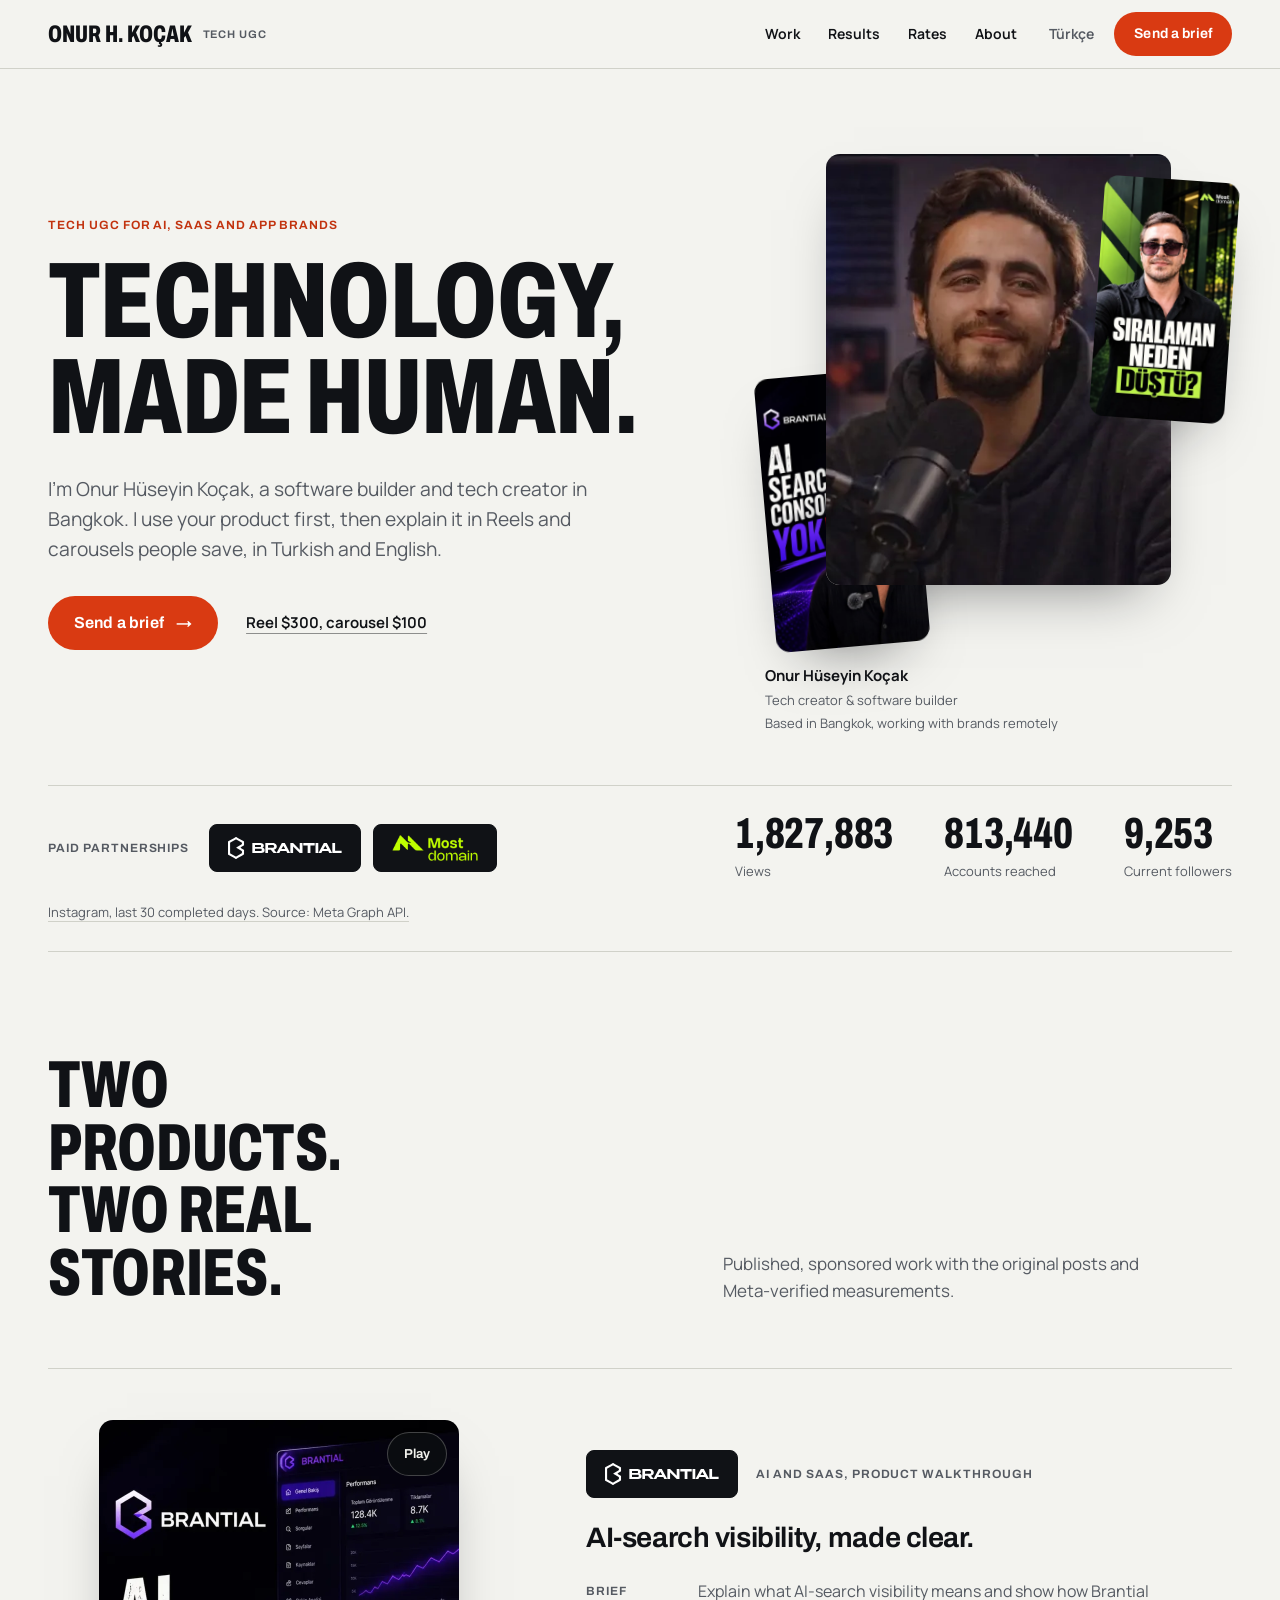
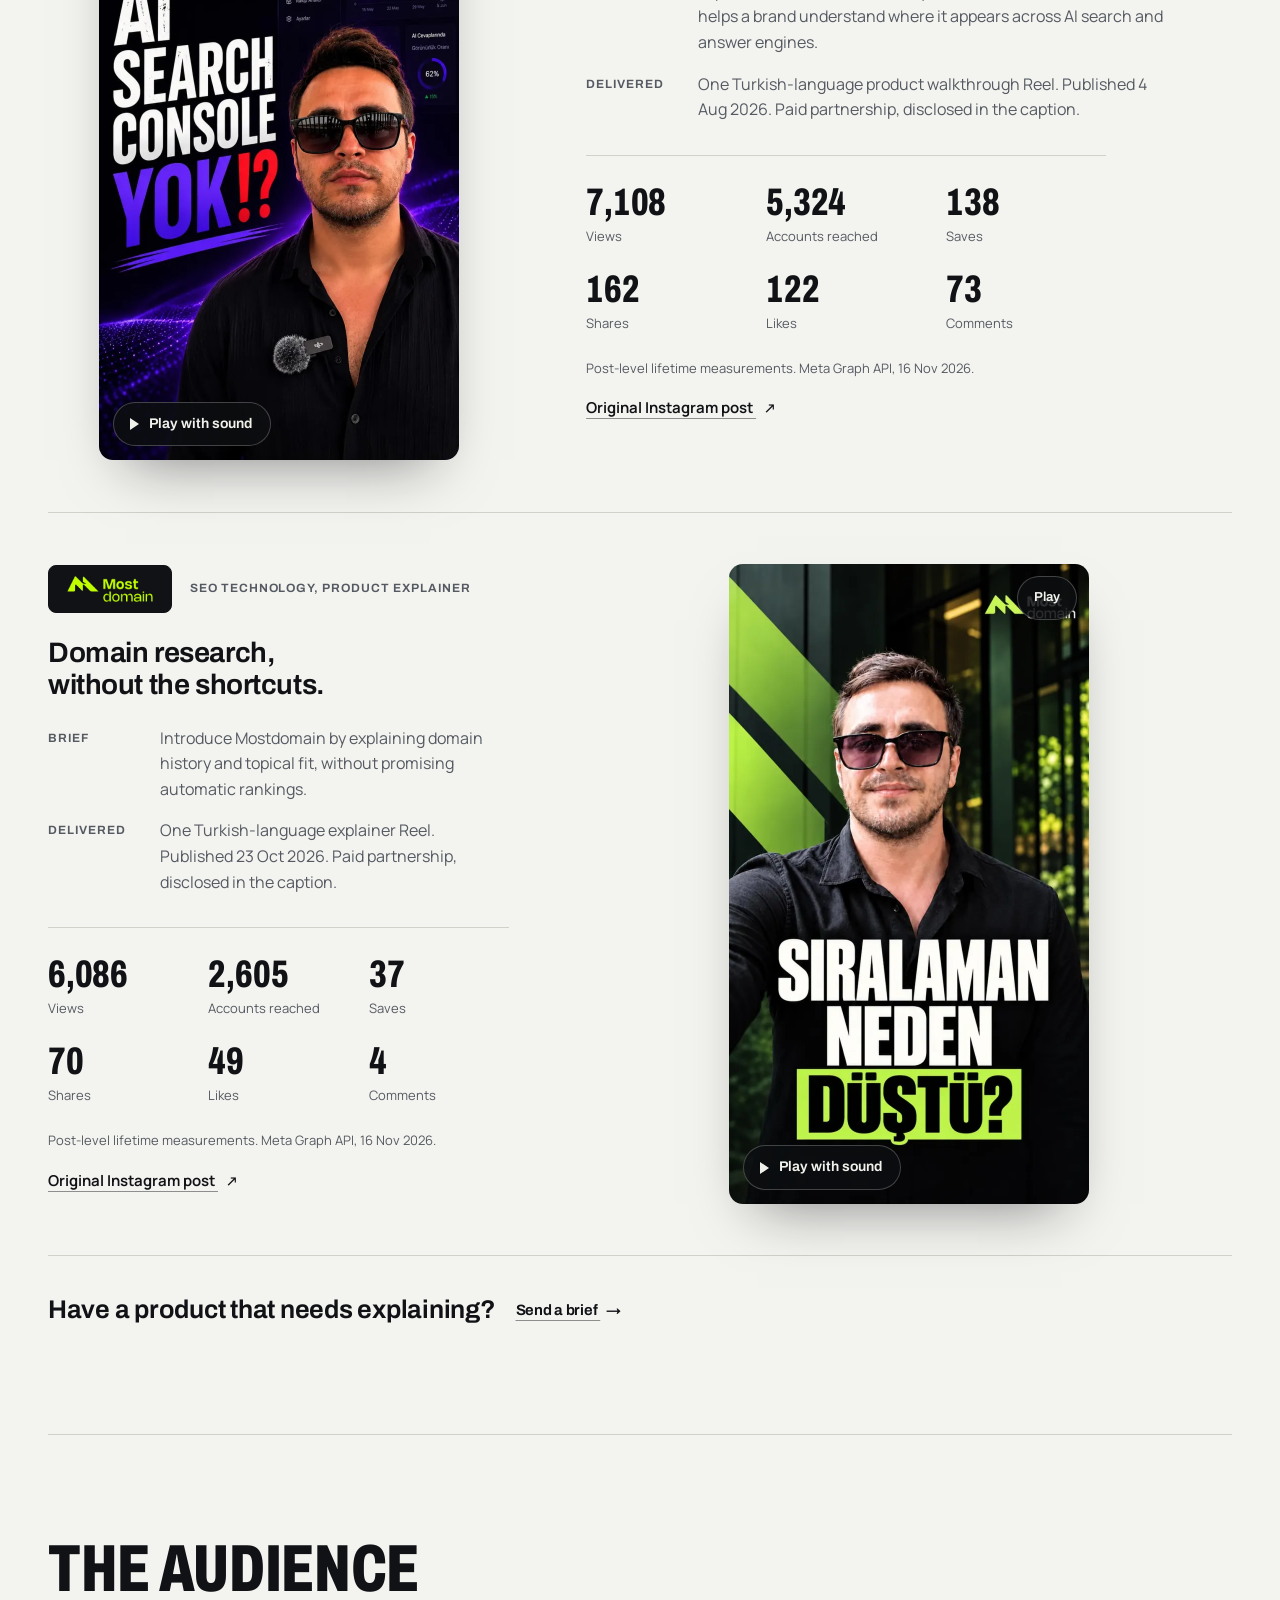
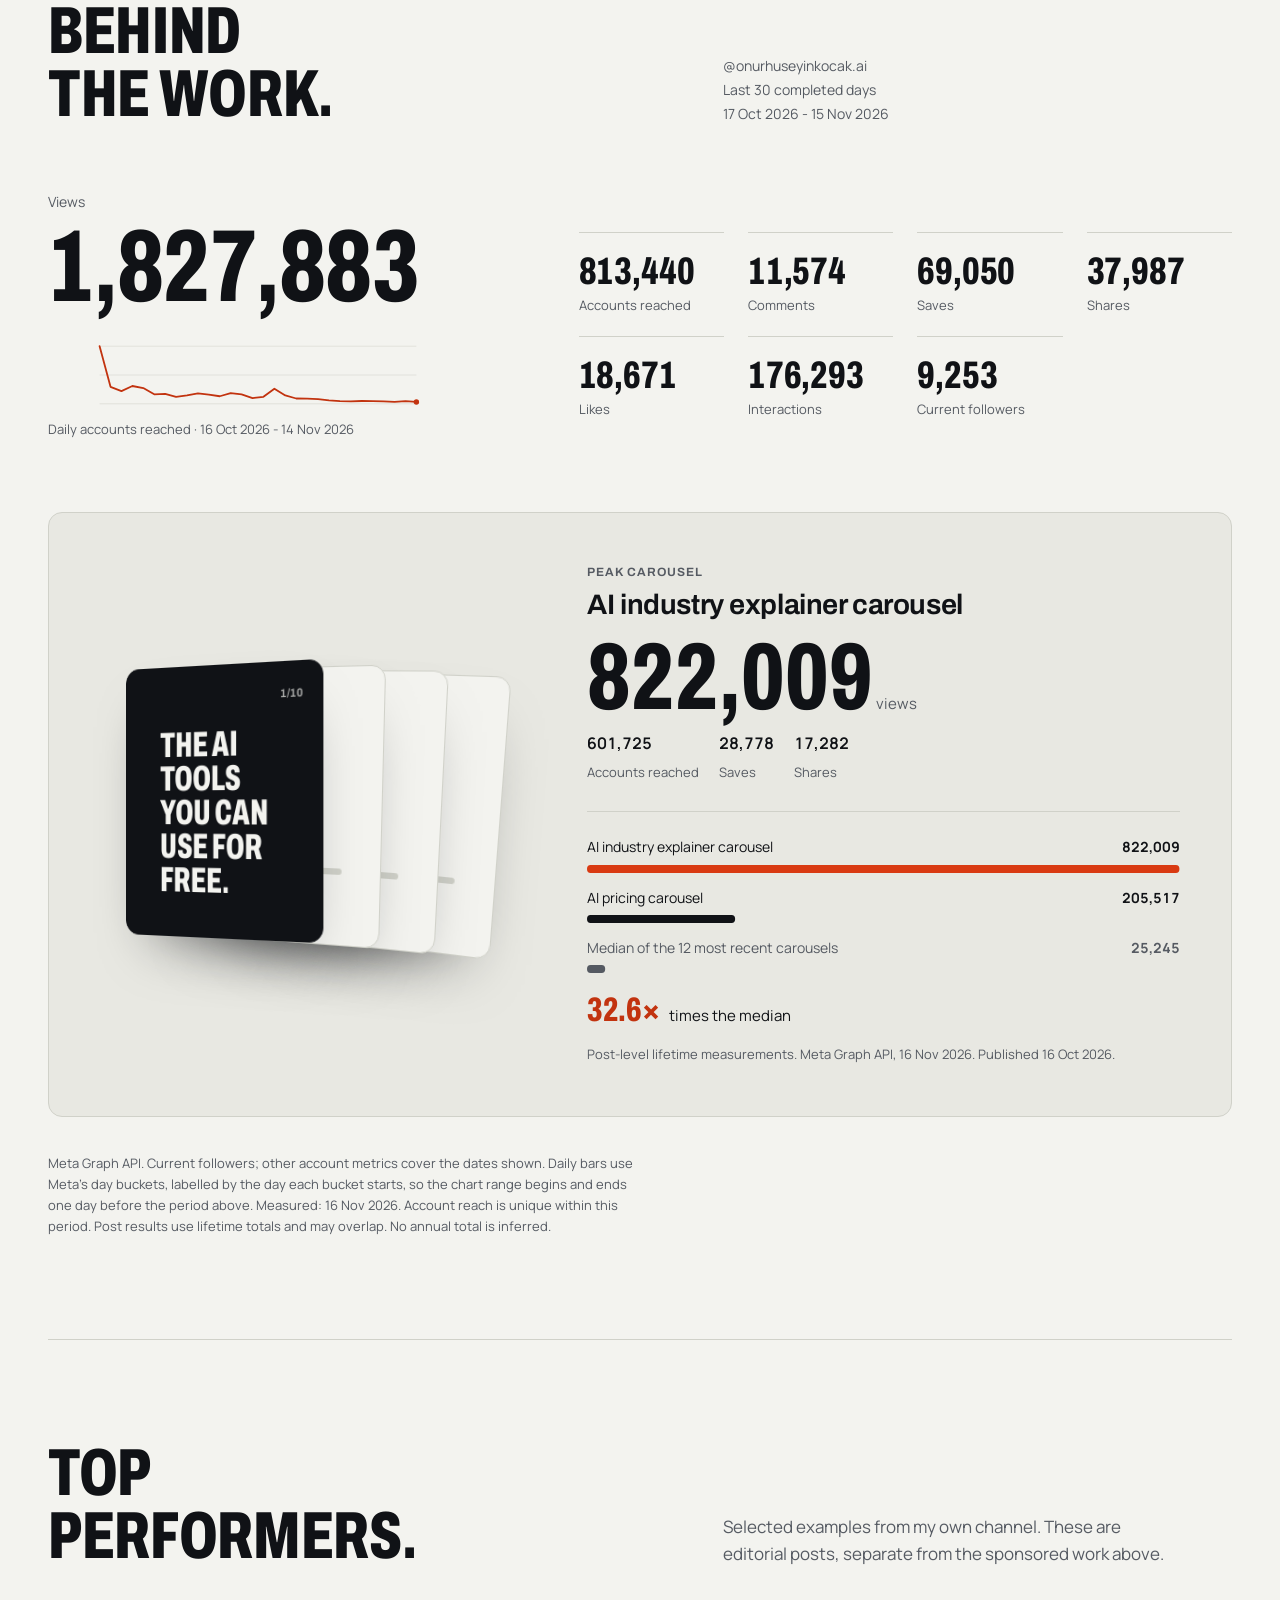
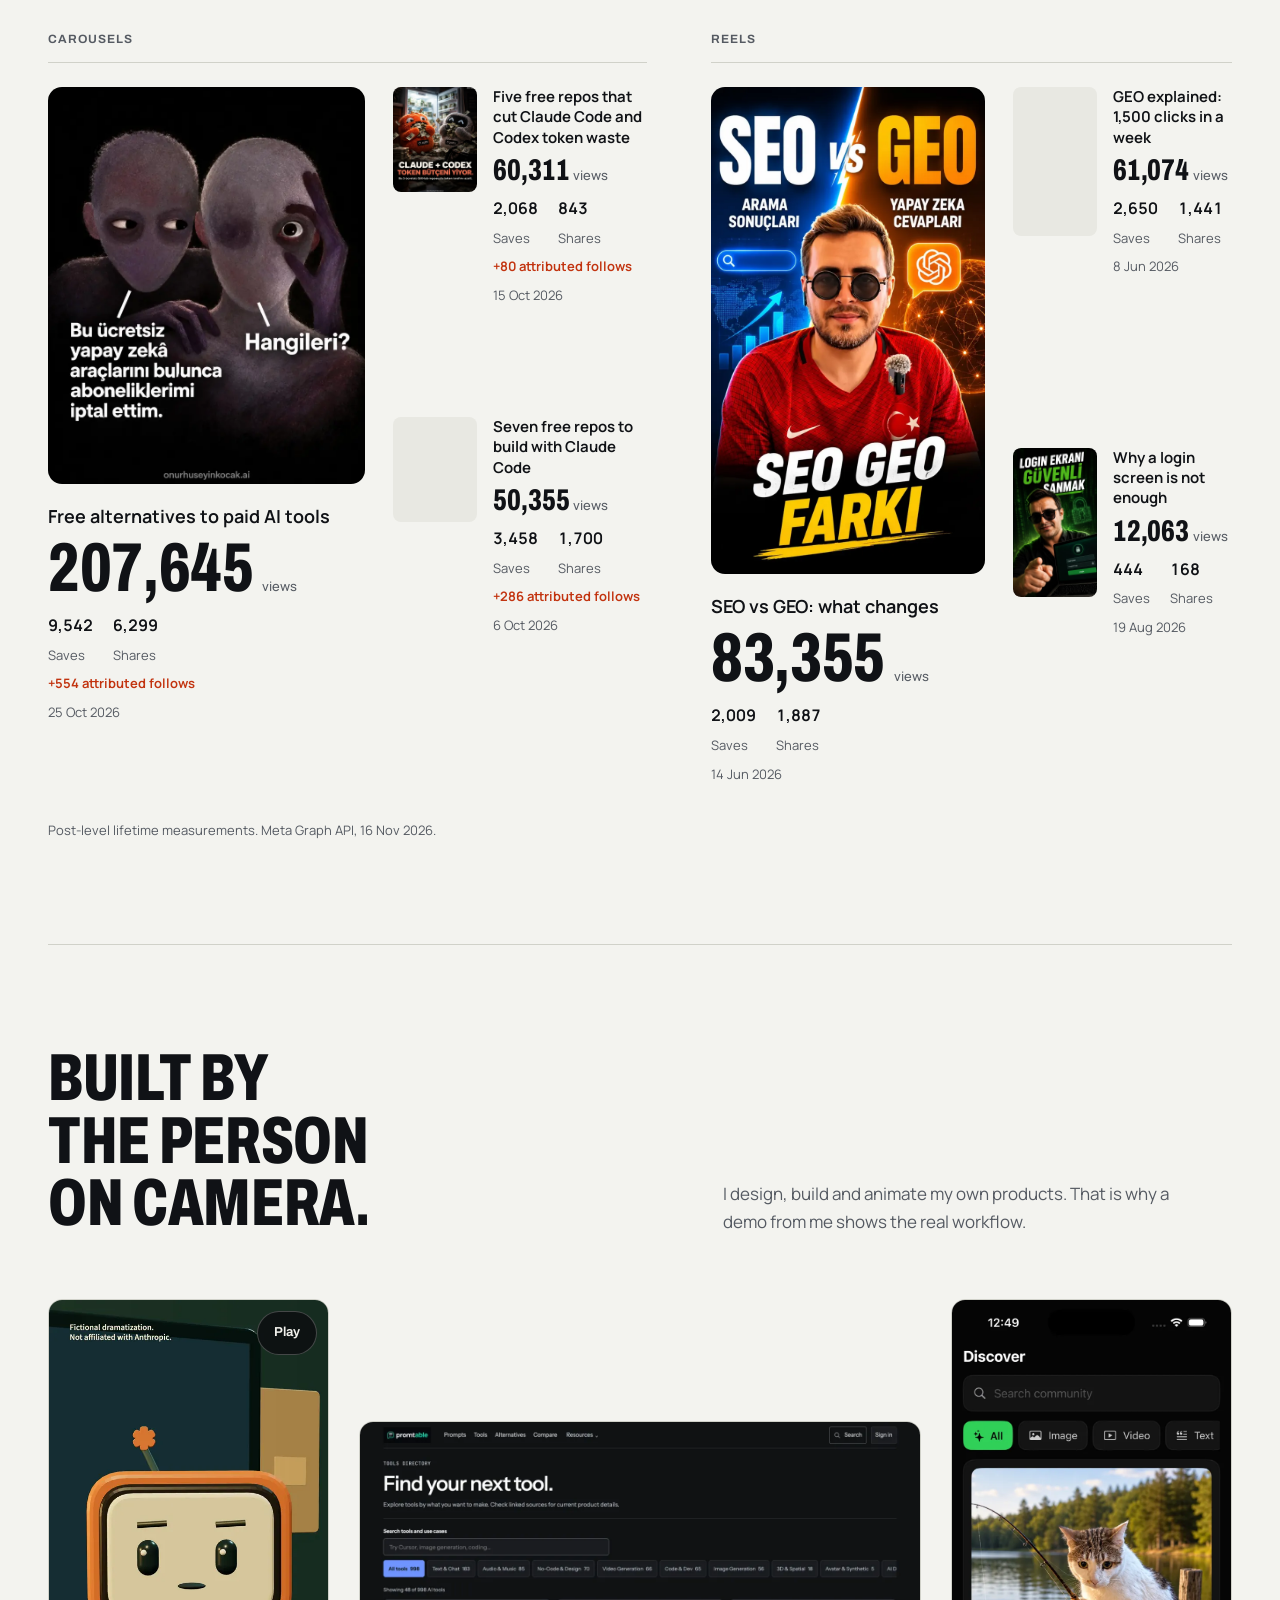
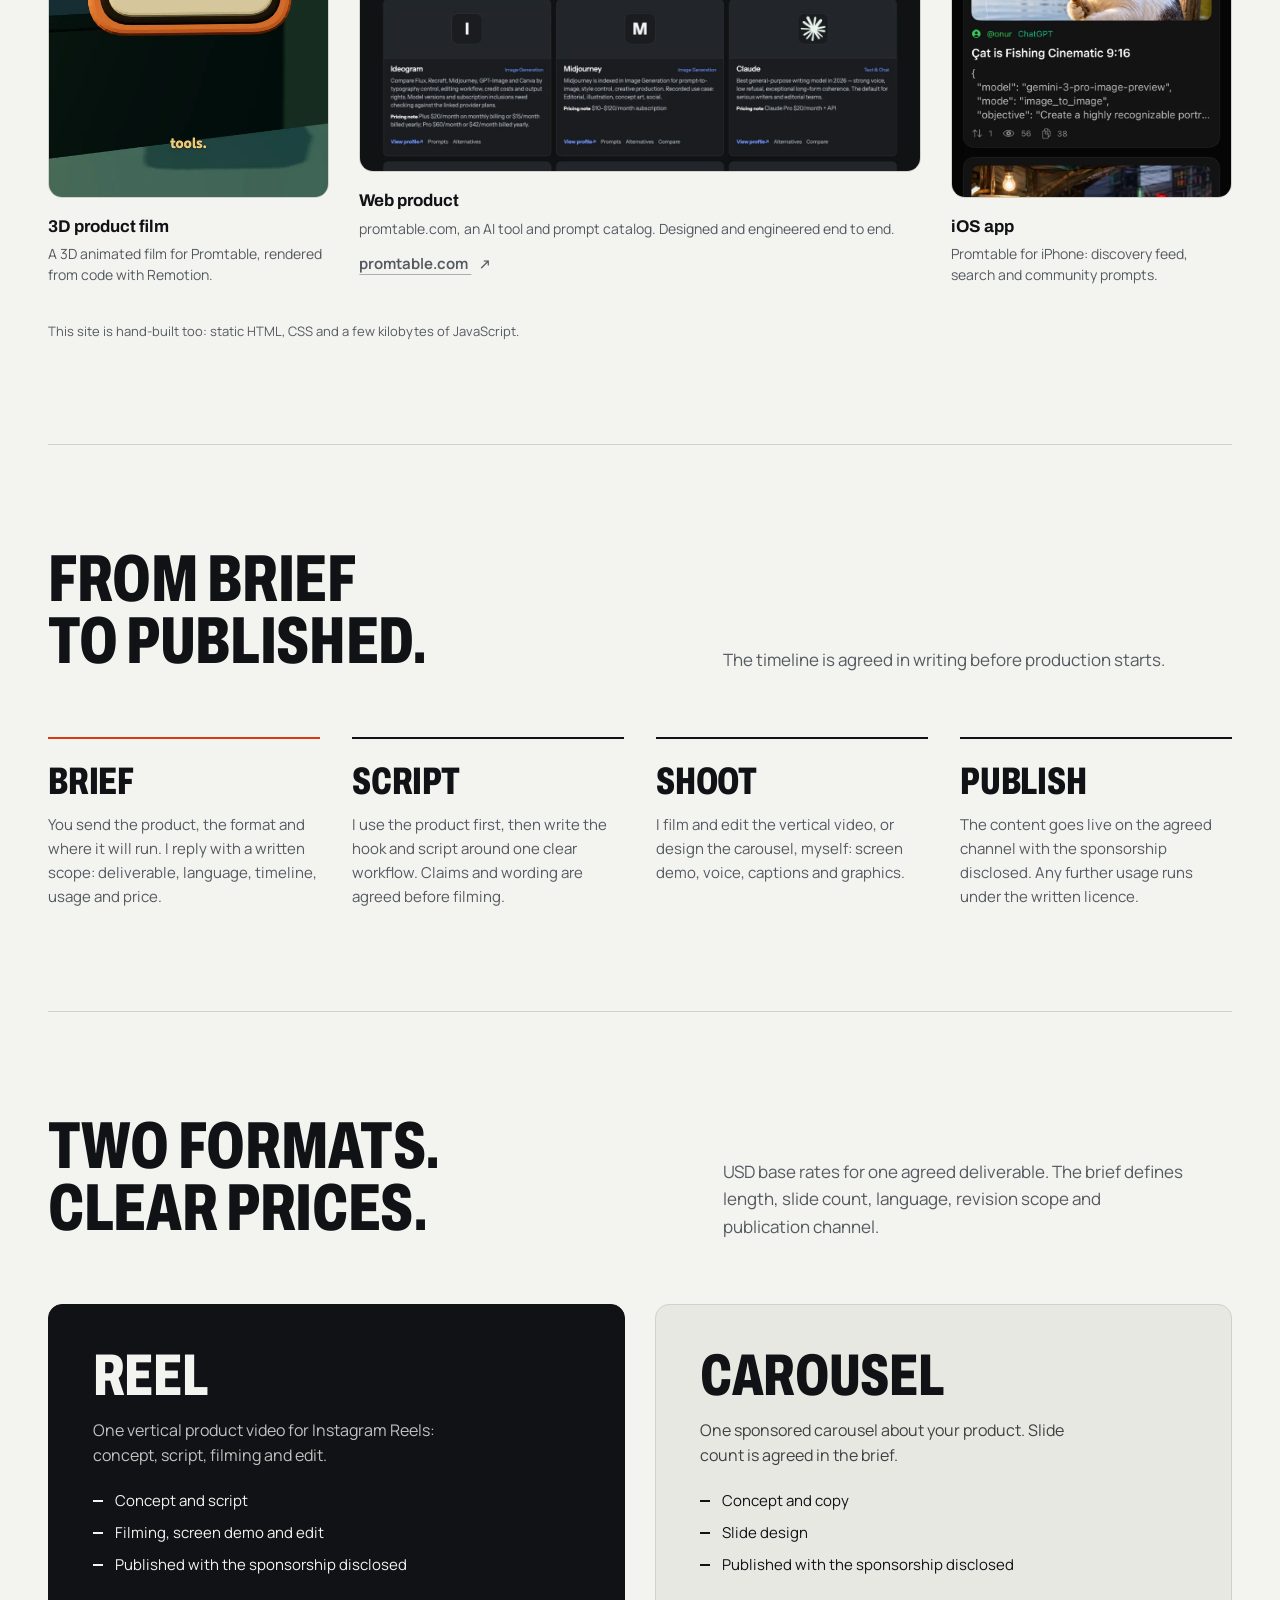
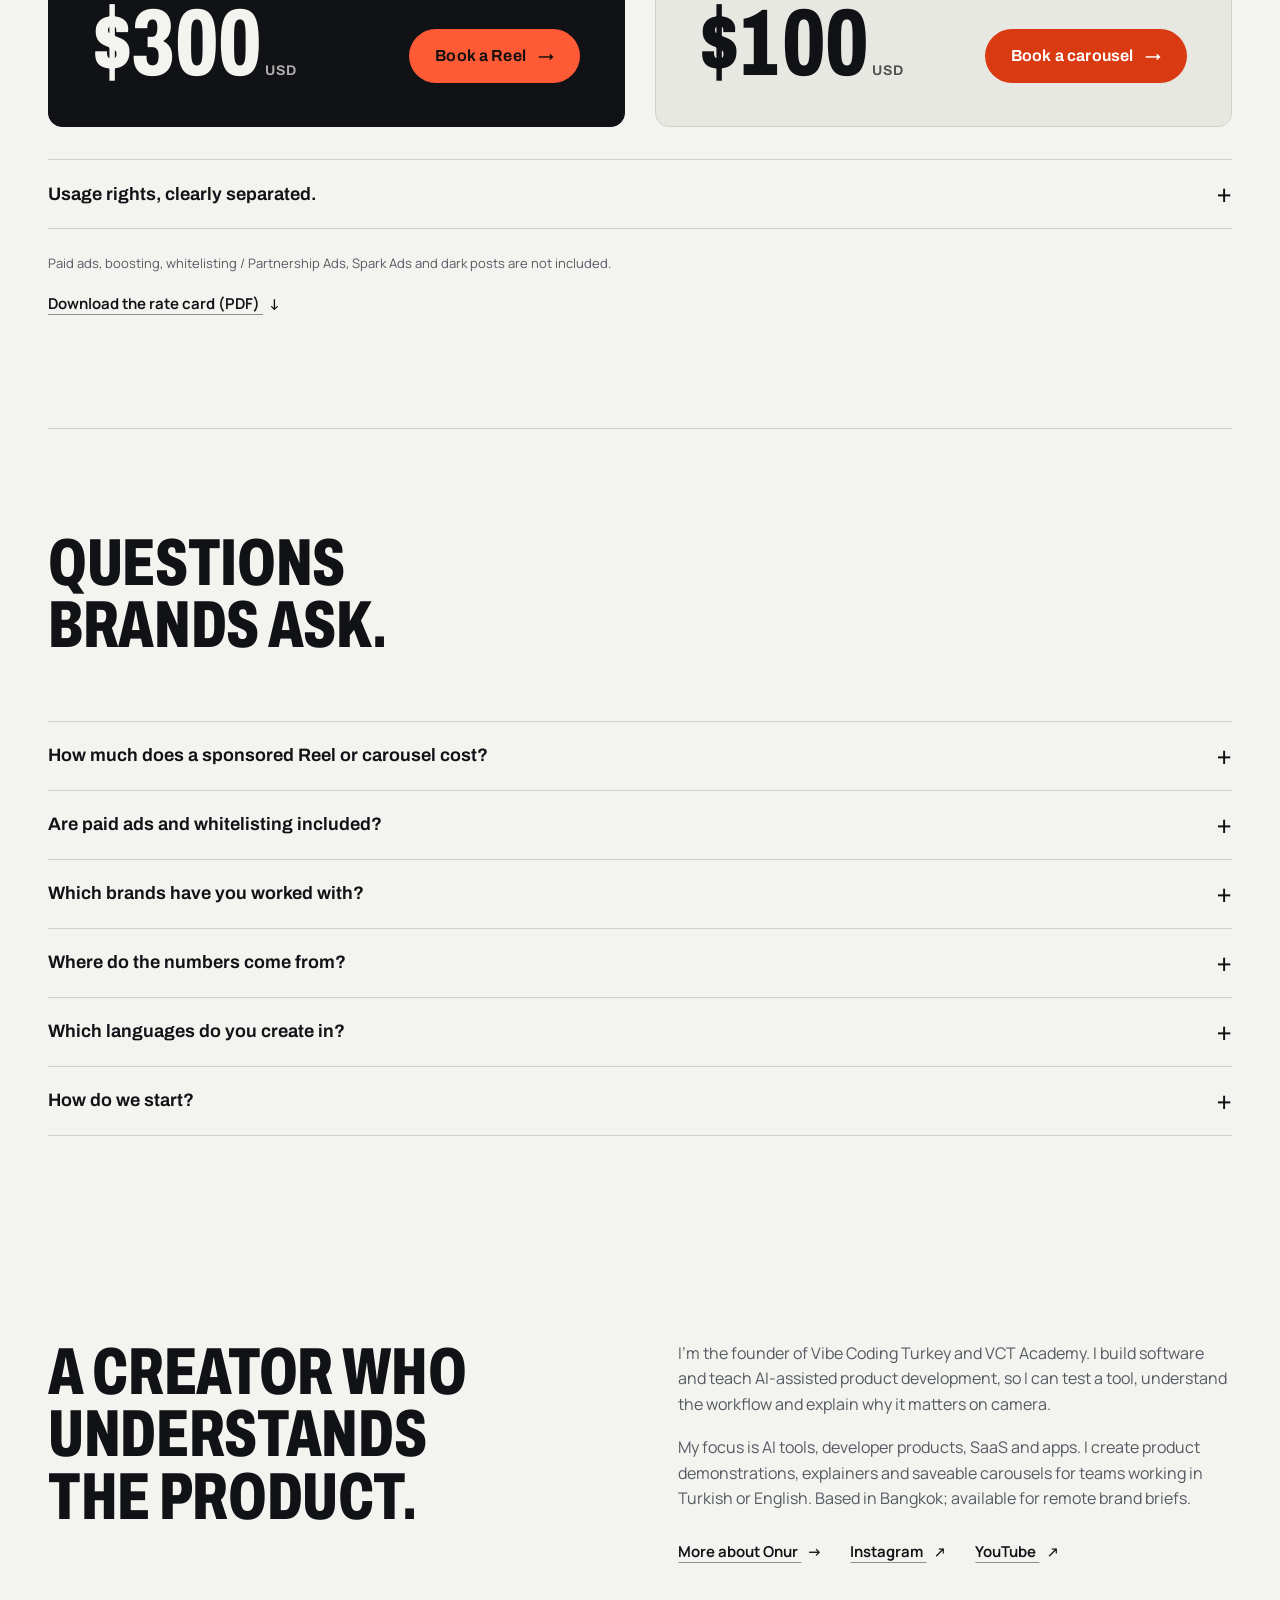
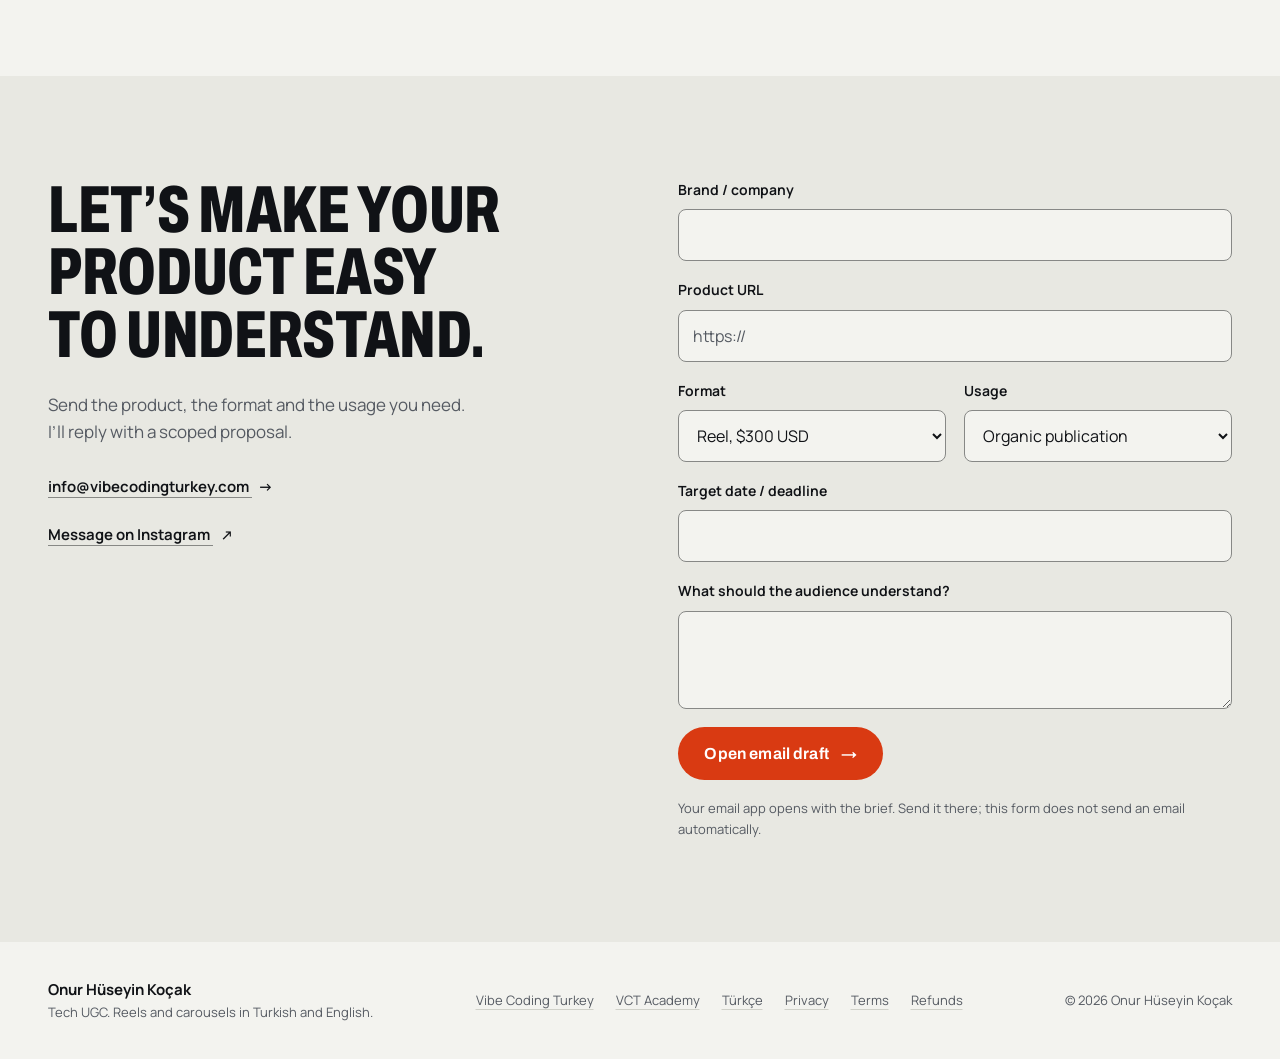
==== index.html @ 35184ce2 "fix: explain one-day offset between account period and daily reach chart Daily series dates come fro" ====
<!doctype html><html lang="en"><head><meta charset="utf-8"><meta name="viewport" content="width=device-width,initial-scale=1"><title>Onur Hüseyin Koçak | Tech UGC Creator for AI, SaaS and Apps</title><meta name="description" content="Tech UGC creator for AI, SaaS and app brands. Real Brantial and Mostdomain work, dated Instagram results, Reels $300 and carousels $100 USD."><meta name="robots" content="index,follow,max-image-preview:large"><meta name="color-scheme" content="light dark"><meta name="theme-color" content="#f3f3ef" media="(prefers-color-scheme: light)"><meta name="theme-color" content="#0c0e11" media="(prefers-color-scheme: dark)"><link rel="canonical" href="https://ugc-onur.vibecodingturkey.com/"><link rel="alternate" hreflang="en" href="https://ugc-onur.vibecodingturkey.com/"><link rel="alternate" hreflang="tr" href="https://ugc-onur.vibecodingturkey.com/tr/"><link rel="alternate" hreflang="x-default" href="https://ugc-onur.vibecodingturkey.com/"><meta property="og:type" content="website"><meta property="og:site_name" content="Onur Hüseyin Koçak"><meta property="og:locale" content="en_US"><meta property="og:title" content="Onur Hüseyin Koçak | Tech UGC Creator for AI, SaaS and Apps"><meta property="og:description" content="Tech UGC creator for AI, SaaS and app brands. Real Brantial and Mostdomain work, dated Instagram results, Reels $300 and carousels $100 USD."><meta property="og:url" content="https://ugc-onur.vibecodingturkey.com/"><meta property="og:image" content="https://ugc-onur.vibecodingturkey.com/assets/img/og-onur.jpg"><meta property="og:image:width" content="1200"><meta property="og:image:height" content="630"><meta property="og:image:alt" content="Onur Hüseyin Koçak, tech creator and software developer, at a recording microphone"><meta name="twitter:card" content="summary_large_image"><meta name="twitter:image" content="https://ugc-onur.vibecodingturkey.com/assets/img/og-onur.jpg"><link rel="icon" href="/assets/favicon.svg"><link rel="preload" href="/assets/fonts/archivo-variable.woff2" as="font" type="font/woff2" crossorigin><link rel="preload" href="/assets/fonts/manrope-variable.woff2" as="font" type="font/woff2" crossorigin><link rel="stylesheet" href="/creator.css"><script type="application/ld+json">{"@context":"https://schema.org","@graph":[{"@type":"Person","@id":"https://vibecodingturkey.com/onur-huseyin-kocak#person","name":"Onur Hüseyin Koçak","alternateName":["Onur Koçak","Onur Huseyin Kocak","onurhuseyinkocak.ai"],"url":"https://ugc-onur.vibecodingturkey.com/onur-huseyin-kocak/","jobTitle":["Tech UGC Creator","Software Developer"],"description":"Onur Hüseyin Koçak, a software builder and tech creator in Bangkok. I use your product first, then explain it in Reels and carousels people save, in Turkish and English.","image":{"@type":"ImageObject","@id":"https://ugc-onur.vibecodingturkey.com/#portrait","contentUrl":"https://ugc-onur.vibecodingturkey.com/assets/img/onur-900.webp","caption":"Onur Hüseyin Koçak, tech creator and software developer, at a recording microphone.","representativeOfPage":true,"license":"https://ugc-onur.vibecodingturkey.com/usage-rights/","acquireLicensePage":"https://ugc-onur.vibecodingturkey.com/#brief","creditText":"Onur Hüseyin Koçak"},"knowsLanguage":["tr","en"],"knowsAbout":["Tech UGC","AI tools","SaaS","Mobile apps","Instagram Reels","Instagram carousels","Vibe coding"],"homeLocation":{"@type":"Place","name":"Bangkok, Thailand"},"sameAs":["https://www.instagram.com/onurhuseyinkocak.ai/","https://www.youtube.com/@onurhuseyinkocak","https://github.com/onurhuseyinkocak","https://www.linkedin.com/in/onurhuseyinkocak","https://www.tiktok.com/@honored.ai"],"worksFor":{"@type":"Organization","name":"Vibe Coding Turkey","url":"https://vibecodingturkey.com"}},{"@type":"WebPage","@id":"https://ugc-onur.vibecodingturkey.com/#page","url":"https://ugc-onur.vibecodingturkey.com/","name":"Onur Hüseyin Koçak | Tech UGC Creator for AI, SaaS and Apps","inLanguage":"en","about":{"@id":"https://vibecodingturkey.com/onur-huseyin-kocak#person"},"primaryImageOfPage":{"@id":"https://ugc-onur.vibecodingturkey.com/#portrait"},"dateModified":"2026-11-16T06:29:40.803Z"},{"@type":"Service","@id":"https://ugc-onur.vibecodingturkey.com/#format-0","name":"Reel","description":"One vertical product video for Instagram Reels: concept, script, filming and edit.","provider":{"@id":"https://vibecodingturkey.com/onur-huseyin-kocak#person"},"offers":{"@type":"Offer","price":"300","priceCurrency":"USD","url":"https://ugc-onur.vibecodingturkey.com/#rates","description":"USD base rates for one agreed deliverable. The brief defines length, slide count, language, revision scope and publication channel. Paid ads, boosting, whitelisting / Partnership Ads, Spark Ads and dark posts are not included."}},{"@type":"Service","@id":"https://ugc-onur.vibecodingturkey.com/#format-1","name":"Carousel","description":"One sponsored carousel about your product. Slide count is agreed in the brief.","provider":{"@id":"https://vibecodingturkey.com/onur-huseyin-kocak#person"},"offers":{"@type":"Offer","price":"100","priceCurrency":"USD","url":"https://ugc-onur.vibecodingturkey.com/#rates","description":"USD base rates for one agreed deliverable. The brief defines length, slide count, language, revision scope and publication channel. Paid ads, boosting, whitelisting / Partnership Ads, Spark Ads and dark posts are not included."}},{"@type":"VideoObject","name":"Brantial: AI-search visibility, made clear.","description":"Explain what AI-search visibility means and show how Brantial helps a brand understand where it appears across AI search and answer engines.","thumbnailUrl":"https://ugc-onur.vibecodingturkey.com/assets/creator/18211971262345987.jpg","contentUrl":"https://ugc-onur.vibecodingturkey.com/assets/creator/18211971262345987.mp4","uploadDate":"2026-08-04T07:01:16.000Z","creator":{"@id":"https://vibecodingturkey.com/onur-huseyin-kocak#person"},"url":"https://www.instagram.com/reel/Dbm-NzGBpAW/","about":{"@type":"Organization","name":"Brantial","url":"https://brantial.ai/","sameAs":["https://www.instagram.com/brantialai/"]}},{"@type":"VideoObject","name":"Mostdomain: Domain research, without the shortcuts.","description":"Introduce Mostdomain by explaining domain history and topical fit, without promising automatic rankings.","thumbnailUrl":"https://ugc-onur.vibecodingturkey.com/assets/creator/17961609438230427.jpg","contentUrl":"https://ugc-onur.vibecodingturkey.com/assets/creator/17961609438230427.mp4","uploadDate":"2026-10-23T10:49:41.000Z","creator":{"@id":"https://vibecodingturkey.com/onur-huseyin-kocak#person"},"url":"https://www.instagram.com/reel/De1X_KdB12-/","about":{"@type":"Organization","name":"Mostdomain","url":"https://www.mostdomain.com/","sameAs":["https://www.instagram.com/mostdomain/"]}},{"@type":"FAQPage","@id":"https://ugc-onur.vibecodingturkey.com/#faq","mainEntity":[{"@type":"Question","name":"How much does a sponsored Reel or carousel cost?","acceptedAnswer":{"@type":"Answer","text":"One Reel is $300 USD and one sponsored carousel is $100 USD. Length, slide count, language, revisions and publication channel are fixed in the written brief."}},{"@type":"Question","name":"Are paid ads and whitelisting included?","acceptedAnswer":{"@type":"Answer","text":"No. Paid ads, boosting, whitelisting / Partnership Ads, Spark Ads and dark posts are not included. They are licensed separately in writing."}},{"@type":"Question","name":"Which brands have you worked with?","acceptedAnswer":{"@type":"Answer","text":"My published paid partnerships are Brantial (AI-search visibility) and Mostdomain (domain research). Both are disclosed in the caption and shown above with their Instagram measurements."}},{"@type":"Question","name":"Where do the numbers come from?","acceptedAnswer":{"@type":"Answer","text":"From the Meta Graph API for the Instagram account @onurhuseyinkocak.ai. Account figures cover the last 30 completed days; post figures are lifetime totals. Every figure carries its measurement date."}},{"@type":"Question","name":"Which languages do you create in?","acceptedAnswer":{"@type":"Answer","text":"Turkish and English. The sponsored Reels published so far are in Turkish."}},{"@type":"Question","name":"How do we start?","acceptedAnswer":{"@type":"Answer","text":"Send the product URL, the format, the usage you need and your target date through the brief form, by email or on Instagram. I reply with a written scope and price before anything is produced."}}]}]}</script><script defer src="/creator.js"></script></head><body><a class="skip" href="#main">Skip to content</a>
<header class="header"><div class="wrap header-in"><a class="wordmark" href="/">Onur H. Koçak<span>Tech UGC</span></a><nav aria-label="Main navigation"><a href="#work">Work</a><a href="#results">Results</a><a href="#rates">Rates</a><a href="#about">About</a></nav><div class="header-actions"><a class="language" href="/tr/" lang="tr" hreflang="tr">Türkçe</a><a class="button small" href="#brief">Send a brief</a></div></div></header>
<main id="main"><section class="hero wrap"><div class="hero-copy"><p class="eyebrow">Tech UGC for AI, SaaS and app brands</p><h1>Technology,<br>made human.</h1><p class="intro">I’m Onur Hüseyin Koçak, a software builder and tech creator in Bangkok. I use your product first, then explain it in Reels and carousels people save, in Turkish and English.</p><div class="hero-actions"><a class="button" href="#brief">Send a brief <span class="arr" aria-hidden="true">→</span></a><a class="text-link" href="#rates">Reel $300, carousel $100</a></div></div>
<figure class="stack" data-tilt><div class="stack-scene"><img class="stack-cover stack-a" src="/assets/creator/18211971262345987-720.webp" alt="Brantial Reel" width="720" height="1280" decoding="async" fetchpriority="low"><img class="stack-portrait" src="/assets/img/onur-900.webp" srcset="/assets/img/onur-900.webp 900w, /assets/img/onur-1170.webp 1170w" sizes="(max-width: 760px) 92vw, 520px" alt="Onur Hüseyin Koçak, Tech creator &amp; software builder" width="900" height="520" fetchpriority="high"><img class="stack-cover stack-b" src="/assets/creator/17961609438230427-720.webp" alt="Mostdomain Reel" width="720" height="1280" decoding="async" fetchpriority="low"></div><figcaption><strong>Onur Hüseyin Koçak</strong><span>Tech creator & software builder</span><span>Based in Bangkok, working with brands remotely</span></figcaption></figure></section>
<section class="proof wrap" aria-label="Paid partnerships"><div class="proof-brands"><p class="label">Paid partnerships</p><a class="plate" href="#case-18211971262345987"><img src="/assets/brands/brantial.svg" alt="Brantial" width="394" height="76" loading="lazy"></a><a class="plate" href="#case-17961609438230427"><img src="/assets/brands/mostdomain.png" alt="Mostdomain" width="512" height="155" loading="lazy"></a></div><dl class="proof-stats"><div><dt>Views</dt><dd data-account="views">1,827,883</dd></div><div><dt>Accounts reached</dt><dd data-account="reach">813,440</dd></div><div><dt>Current followers</dt><dd data-account="followers">9,253</dd></div></dl><p class="proof-note"><a href="#results">Instagram, last 30 completed days. Source: Meta Graph API.</a></p></section>
<section id="work" class="work wrap" aria-labelledby="work-title"><div class="section-top"><h2 id="work-title">Two products.<br>Two real stories.</h2><p class="section-description">Published, sponsored work with the original posts and Meta-verified measurements.</p></div><article class="case" id="case-18211971262345987" aria-labelledby="case-title-18211971262345987"><div class="case-media"><video controls playsinline preload="none" poster="/assets/creator/18211971262345987-720.webp" data-preview="/assets/creator/18211971262345987-preview.mp4" aria-label="Brantial, campaign video" width="540" height="960"><source src="/assets/creator/18211971262345987.mp4" type="video/mp4"><a href="https://www.instagram.com/reel/Dbm-NzGBpAW/">Original Instagram post</a></video><button class="sound" type="button" aria-label="Brantial: Play with sound" hidden>Play with sound</button></div><div class="case-body"><div class="case-head"><span class="plate"><img src="/assets/brands/brantial.svg" alt="Brantial" width="394" height="76" loading="lazy"></span><p class="case-tags">AI and SaaS, product walkthrough</p></div><h3 id="case-title-18211971262345987">AI-search visibility, made clear.</h3><dl class="case-story"><div><dt>Brief</dt><dd>Explain what AI-search visibility means and show how Brantial helps a brand understand where it appears across AI search and answer engines.</dd></div><div><dt>Delivered</dt><dd>One Turkish-language product walkthrough Reel. Published <time datetime="2026-08-04T07:01:16+0000">4 Aug 2026</time>. Paid partnership, disclosed in the caption.</dd></div></dl><dl class="case-metrics"><div><dt>Views</dt><dd><span data-post-id="18211971262345987" data-post-metric="views">7,108</span></dd></div><div><dt>Accounts reached</dt><dd><span data-post-id="18211971262345987" data-post-metric="reach">5,324</span></dd></div><div><dt>Saves</dt><dd><span data-post-id="18211971262345987" data-post-metric="saved">138</span></dd></div><div><dt>Shares</dt><dd><span data-post-id="18211971262345987" data-post-metric="shares">162</span></dd></div><div><dt>Likes</dt><dd><span data-post-id="18211971262345987" data-post-metric="likes">122</span></dd></div><div><dt>Comments</dt><dd><span data-post-id="18211971262345987" data-post-metric="comments">73</span></dd></div></dl><p class="source">Post-level lifetime measurements. Meta Graph API, <time data-post-measured datetime="2026-11-16T06:29:40.803Z">16 Nov 2026</time>.</p><a class="text-link" href="https://www.instagram.com/reel/Dbm-NzGBpAW/" target="_blank" rel="noopener noreferrer">Original Instagram post <span class="arr out" aria-hidden="true">→</span></a></div></article><article class="case" id="case-17961609438230427" aria-labelledby="case-title-17961609438230427"><div class="case-media"><video controls playsinline preload="none" poster="/assets/creator/17961609438230427-720.webp" data-preview="/assets/creator/17961609438230427-preview.mp4" aria-label="Mostdomain, campaign video" width="540" height="960"><source src="/assets/creator/17961609438230427.mp4" type="video/mp4"><a href="https://www.instagram.com/reel/De1X_KdB12-/">Original Instagram post</a></video><button class="sound" type="button" aria-label="Mostdomain: Play with sound" hidden>Play with sound</button></div><div class="case-body"><div class="case-head"><span class="plate"><img src="/assets/brands/mostdomain.png" alt="Mostdomain" width="512" height="155" loading="lazy"></span><p class="case-tags">SEO technology, product explainer</p></div><h3 id="case-title-17961609438230427">Domain research, without the shortcuts.</h3><dl class="case-story"><div><dt>Brief</dt><dd>Introduce Mostdomain by explaining domain history and topical fit, without promising automatic rankings.</dd></div><div><dt>Delivered</dt><dd>One Turkish-language explainer Reel. Published <time datetime="2026-10-23T10:49:41+0000">23 Oct 2026</time>. Paid partnership, disclosed in the caption.</dd></div></dl><dl class="case-metrics"><div><dt>Views</dt><dd><span data-post-id="17961609438230427" data-post-metric="views">6,086</span></dd></div><div><dt>Accounts reached</dt><dd><span data-post-id="17961609438230427" data-post-metric="reach">2,605</span></dd></div><div><dt>Saves</dt><dd><span data-post-id="17961609438230427" data-post-metric="saved">37</span></dd></div><div><dt>Shares</dt><dd><span data-post-id="17961609438230427" data-post-metric="shares">70</span></dd></div><div><dt>Likes</dt><dd><span data-post-id="17961609438230427" data-post-metric="likes">49</span></dd></div><div><dt>Comments</dt><dd><span data-post-id="17961609438230427" data-post-metric="comments">4</span></dd></div></dl><p class="source">Post-level lifetime measurements. Meta Graph API, <time data-post-measured datetime="2026-11-16T06:29:40.803Z">16 Nov 2026</time>.</p><a class="text-link" href="https://www.instagram.com/reel/De1X_KdB12-/" target="_blank" rel="noopener noreferrer">Original Instagram post <span class="arr out" aria-hidden="true">→</span></a></div></article><p class="nudge">Have a product that needs explaining? <a class="text-link" href="#brief">Send a brief <span class="arr" aria-hidden="true">→</span></a></p></section>
<section id="results" class="results wrap" aria-labelledby="results-title"><div class="section-top"><h2 id="results-title">The audience behind the work.</h2><p class="period">@onurhuseyinkocak.ai<br>Last 30 completed days<br><time data-period="startDate" datetime="2026-10-17">17 Oct 2026</time> - <time data-period="endDate" datetime="2026-11-15">15 Nov 2026</time></p></div><div class="metric-layout"><div class="lead-metric"><span>Views</span><strong data-account="views">1,827,883</strong><div class="reach-chart"><svg viewBox="0 0 360 80" role="img" aria-label="Daily accounts reached"><title>Daily accounts reached</title><path d="M4 72H356M4 40H356M4 8H356" class="chart-grid"/><polyline points="4,8 16.137931034482758,53.13334653622212 28.275862068965516,57.85571355012477 40.41379310344828,52.22507228581614 52.55172413793103,54.45963480809601 64.6896551724138,61.43760446785757 76.82758620689656,60.900701073394856 88.96551724137932,64.40223392878362 101.10344827586206,62.6766902998376 113.24137931034483,60.35923476056561 125.37931034482759,61.8170871786747 137.51724137931035,63.61715847427417 149.6551724137931,60.22817760526003 161.79310344827587,61.640654335168534 173.93103448275863,65.63675684239712 186.0689655172414,64.22529409434784 198.20689655172413,55.27715768210084 210.3448275862069,62.7030538281776 222.48275862068965,66.11484928902443 234.6206896551724,66.35110706222521 246.75862068965517,66.80106151225888 258.8965517241379,68.16765556303719 271.0344827586207,69.1322058066305 283.1724137931035,69.40623440408761 295.3103448275862,68.8789638372876 307.44827586206895,69.1225729789678 319.58620689655174,69.34894442904107 331.7241379310345,69.83743018972551 343.86206896551727,69.00266962411375 356,69.95505208539629"/><circle cx="356" cy="69.95505208539629" r="3"/></svg><span data-reach-caption data-label="Daily accounts reached">Daily accounts reached · 16 Oct 2026 - 14 Nov 2026</span></div></div><dl class="metrics"><div><dt>Accounts reached</dt><dd data-account="reach">813,440</dd></div><div><dt>Comments</dt><dd data-account="comments">11,574</dd></div><div><dt>Saves</dt><dd data-account="saves">69,050</dd></div><div><dt>Shares</dt><dd data-account="shares">37,987</dd></div><div><dt>Likes</dt><dd data-account="likes">18,671</dd></div><div><dt>Interactions</dt><dd data-account="total_interactions">176,293</dd></div><div><dt>Current followers</dt><dd data-account="followers">9,253</dd></div></dl></div><div class="peak" role="group" aria-labelledby="peak-title"><div class="deck" aria-hidden="true"><div class="slide d3"><b>03</b><i></i><i></i><i></i></div><div class="slide d2"><b>02</b><i></i><i></i><i></i></div><div class="slide d1"><b>01</b><i></i><i></i><i></i></div><div class="slide slide-front"><span>The AI tools you can use for free.</span><small>1/10</small></div></div><div class="peak-body"><p class="label">Peak carousel</p><h3 id="peak-title">AI industry explainer carousel</h3><p class="peak-views"><b>822,009</b> views</p><dl class="rank-metrics"><div><dt>Accounts reached</dt><dd>601,725</dd></div><div><dt>Saves</dt><dd>28,778</dd></div><div><dt>Shares</dt><dd>17,282</dd></div></dl><ul class="bars"><li class="bar-peak"><span>AI industry explainer carousel</span><b>822,009</b><svg viewBox="0 0 100 6" preserveAspectRatio="none" aria-hidden="true" focusable="false"><rect width="100.00" height="6" rx="0.6" ry="3"/></svg></li><li class="bar-other"><span>AI pricing carousel</span><b>205,517</b><svg viewBox="0 0 100 6" preserveAspectRatio="none" aria-hidden="true" focusable="false"><rect width="25.00" height="6" rx="0.6" ry="3"/></svg></li><li class="bar-median"><span>Median of the 12 most recent carousels</span><b>25,245</b><svg viewBox="0 0 100 6" preserveAspectRatio="none" aria-hidden="true" focusable="false"><rect width="3.07" height="6" rx="0.6" ry="3"/></svg></li></ul><p class="peak-times"><strong>32.6×</strong> times the median</p><p class="source">Post-level lifetime measurements. Meta Graph API, <time datetime="2026-11-16T06:29:40.803Z">16 Nov 2026</time>. Published <time datetime="2026-10-16T16:36:56+0000">16 Oct 2026</time>.</p></div></div><p class="source">Meta Graph API. Current followers; other account metrics cover the dates shown. Daily bars use Meta’s day buckets, labelled by the day each bucket starts, so the chart range begins and ends one day before the period above. Measured: <time data-measured datetime="2026-11-16T06:29:40.803Z">16 Nov 2026</time>. Account reach is unique within this period. Post results use lifetime totals and may overlap. No annual total is inferred.</p></section>
<section id="top" class="top wrap" aria-labelledby="top-title"><div class="section-top"><h2 id="top-title">Top performers.</h2><p class="section-description">Selected examples from my own channel. These are editorial posts, separate from the sponsored work above.</p></div><div class="shelves"><div class="shelf shelf-carousel"><h3>Carousels</h3><ol><li><a class="cover" href="https://www.instagram.com/p/De6u9QLlG5Z/" target="_blank" rel="noopener noreferrer"><img src="/assets/creator/18107535647276122-720.webp" alt="Free alternatives to paid AI tools, Instagram carousel cover" width="720" height="900" loading="lazy" decoding="async"></a><div class="rank"><p class="rank-title">Free alternatives to paid AI tools</p><p class="rank-views"><span data-post-id="18107535647276122" data-post-metric="views">207,645</span> <small>views</small></p><dl class="rank-metrics"><div><dt>Saves</dt><dd><span data-post-id="18107535647276122" data-post-metric="saved">9,542</span></dd></div><div><dt>Shares</dt><dd><span data-post-id="18107535647276122" data-post-metric="shares">6,299</span></dd></div></dl><p class="follows">+<span data-post-id="18107535647276122" data-post-metric="follows">554</span> attributed follows</p><p class="rank-date"><time datetime="2026-10-25T12:42:47+0000">25 Oct 2026</time></p></div></li><li><a class="cover" href="https://www.instagram.com/p/DehcRpWkhTu/" target="_blank" rel="noopener noreferrer"><img src="/assets/creator/17995140194843320-720.webp" alt="Five free repos that cut Claude Code and Codex token waste, Instagram carousel cover" width="720" height="900" loading="lazy" decoding="async"></a><div class="rank"><p class="rank-title">Five free repos that cut Claude Code and Codex token waste</p><p class="rank-views"><span data-post-id="17995140194843320" data-post-metric="views">60,311</span> <small>views</small></p><dl class="rank-metrics"><div><dt>Saves</dt><dd><span data-post-id="17995140194843320" data-post-metric="saved">2,068</span></dd></div><div><dt>Shares</dt><dd><span data-post-id="17995140194843320" data-post-metric="shares">843</span></dd></div></dl><p class="follows">+<span data-post-id="17995140194843320" data-post-metric="follows">80</span> attributed follows</p><p class="rank-date"><time datetime="2026-10-15T16:58:32+0000">15 Oct 2026</time></p></div></li><li><a class="cover" href="https://www.instagram.com/p/DeJj6ERlCot/" target="_blank" rel="noopener noreferrer"><img src="/assets/creator/18135992308643364-720.webp" alt="Seven free repos to build with Claude Code, Instagram carousel cover" width="720" height="900" loading="lazy" decoding="async"></a><div class="rank"><p class="rank-title">Seven free repos to build with Claude Code</p><p class="rank-views"><span data-post-id="18135992308643364" data-post-metric="views">50,355</span> <small>views</small></p><dl class="rank-metrics"><div><dt>Saves</dt><dd><span data-post-id="18135992308643364" data-post-metric="saved">3,458</span></dd></div><div><dt>Shares</dt><dd><span data-post-id="18135992308643364" data-post-metric="shares">1,700</span></dd></div></dl><p class="follows">+<span data-post-id="18135992308643364" data-post-metric="follows">286</span> attributed follows</p><p class="rank-date"><time datetime="2026-10-06T10:23:27+0000">6 Oct 2026</time></p></div></li></ol></div><div class="shelf shelf-reel"><h3>Reels</h3><ol><li><a class="cover" href="https://www.instagram.com/reel/DZku2Dxuh6L/" target="_blank" rel="noopener noreferrer"><img src="/assets/creator/18128790184621531-720.webp" alt="SEO vs GEO: what changes, Instagram Reel cover" width="720" height="1280" loading="lazy" decoding="async"></a><div class="rank"><p class="rank-title">SEO vs GEO: what changes</p><p class="rank-views"><span data-post-id="18128790184621531" data-post-metric="views">83,355</span> <small>views</small></p><dl class="rank-metrics"><div><dt>Saves</dt><dd><span data-post-id="18128790184621531" data-post-metric="saved">2,009</span></dd></div><div><dt>Shares</dt><dd><span data-post-id="18128790184621531" data-post-metric="shares">1,887</span></dd></div></dl><p class="rank-date"><time datetime="2026-06-14T17:03:40+0000">14 Jun 2026</time></p></div></li><li><a class="cover" href="https://www.instagram.com/reel/DZUrR_Iuzrd/" target="_blank" rel="noopener noreferrer"><img src="/assets/creator/18127658746529604-720.webp" alt="GEO explained: 1,500 clicks in a week, Instagram Reel cover" width="720" height="1280" loading="lazy" decoding="async"></a><div class="rank"><p class="rank-title">GEO explained: 1,500 clicks in a week</p><p class="rank-views"><span data-post-id="18127658746529604" data-post-metric="views">61,074</span> <small>views</small></p><dl class="rank-metrics"><div><dt>Saves</dt><dd><span data-post-id="18127658746529604" data-post-metric="saved">2,650</span></dd></div><div><dt>Shares</dt><dd><span data-post-id="18127658746529604" data-post-metric="shares">1,441</span></dd></div></dl><p class="rank-date"><time datetime="2026-06-08T11:32:58+0000">8 Jun 2026</time></p></div></li><li><a class="cover" href="https://www.instagram.com/reel/DcN2LgOB331/" target="_blank" rel="noopener noreferrer"><img src="/assets/creator/17951586627240097-720.webp" alt="Why a login screen is not enough, Instagram Reel cover" width="720" height="1280" loading="lazy" decoding="async"></a><div class="rank"><p class="rank-title">Why a login screen is not enough</p><p class="rank-views"><span data-post-id="17951586627240097" data-post-metric="views">12,063</span> <small>views</small></p><dl class="rank-metrics"><div><dt>Saves</dt><dd><span data-post-id="17951586627240097" data-post-metric="saved">444</span></dd></div><div><dt>Shares</dt><dd><span data-post-id="17951586627240097" data-post-metric="shares">168</span></dd></div></dl><p class="rank-date"><time datetime="2026-08-19T09:25:47+0000">19 Aug 2026</time></p></div></li></ol></div></div><p class="source">Post-level lifetime measurements. Meta Graph API, <time data-post-measured datetime="2026-11-16T06:29:40.803Z">16 Nov 2026</time>.</p></section>
<section id="craft" class="craft wrap" aria-labelledby="craft-title"><div class="section-top"><h2 id="craft-title">Built by the person on camera.</h2><p class="section-description">I design, build and animate my own products. That is why a demo from me shows the real workflow.</p></div><div class="craft-grid"><figure class="craft-film"><video controls muted loop playsinline preload="none" data-autoplay poster="/assets/craft/promtable-3d.webp" aria-label="A 3D animated film for Promtable, rendered from code with Remotion." width="540" height="960"><source src="/assets/craft/promtable-3d.mp4" type="video/mp4"></video><figcaption><strong>3D product film</strong><span>A 3D animated film for Promtable, rendered from code with Remotion.</span></figcaption></figure><figure class="craft-web"><img src="/assets/craft/promtable-web.webp" alt="promtable.com, an AI tool and prompt catalog. Designed and engineered end to end." width="1280" height="800" loading="lazy" decoding="async"><figcaption><strong>Web product</strong><span>promtable.com, an AI tool and prompt catalog. Designed and engineered end to end.</span><a class="text-link" href="https://promtable.com" target="_blank" rel="noopener noreferrer">promtable.com <span class="arr out" aria-hidden="true">→</span></a></figcaption></figure><figure class="craft-app"><img src="/assets/craft/promtable-ios.webp" alt="Promtable for iPhone: discovery feed, search and community prompts." width="720" height="1566" loading="lazy" decoding="async"><figcaption><strong>iOS app</strong><span>Promtable for iPhone: discovery feed, search and community prompts.</span></figcaption></figure></div><p class="source">This site is hand-built too: static HTML, CSS and a few kilobytes of JavaScript.</p></section>
<section id="process" class="process wrap" aria-labelledby="process-title"><div class="section-top"><h2 id="process-title">From brief to published.</h2><p class="section-description">The timeline is agreed in writing before production starts.</p></div><ol class="steps"><li><h3>Brief</h3><p>You send the product, the format and where it will run. I reply with a written scope: deliverable, language, timeline, usage and price.</p></li><li><h3>Script</h3><p>I use the product first, then write the hook and script around one clear workflow. Claims and wording are agreed before filming.</p></li><li><h3>Shoot</h3><p>I film and edit the vertical video, or design the carousel, myself: screen demo, voice, captions and graphics.</p></li><li><h3>Publish</h3><p>The content goes live on the agreed channel with the sponsorship disclosed. Any further usage runs under the written licence.</p></li></ol></section>
<section id="rates" class="rates wrap" aria-labelledby="rates-title"><div class="section-top"><h2 id="rates-title">Two formats.<br>Clear prices.</h2><p class="section-description">USD base rates for one agreed deliverable. The brief defines length, slide count, language, revision scope and publication channel.</p></div><div class="rate-list"><article class="rate"><div class="rate-what"><h3>Reel</h3><p>One vertical product video for Instagram Reels: concept, script, filming and edit.</p><ul><li>Concept and script</li><li>Filming, screen demo and edit</li><li>Published with the sponsorship disclosed</li></ul></div><p class="rate-price"><span>$300</span> <small>USD</small></p><a class="button" href="#brief" data-format="0">Book a Reel <span class="arr" aria-hidden="true">→</span></a></article><article class="rate"><div class="rate-what"><h3>Carousel</h3><p>One sponsored carousel about your product. Slide count is agreed in the brief.</p><ul><li>Concept and copy</li><li>Slide design</li><li>Published with the sponsorship disclosed</li></ul></div><p class="rate-price"><span>$100</span> <small>USD</small></p><a class="button" href="#brief" data-format="1">Book a carousel <span class="arr" aria-hidden="true">→</span></a></article></div><details class="rights"><summary>Usage rights, clearly separated. <span aria-hidden="true">+</span></summary><ul><li>Paid ads, boosting, whitelisting / Partnership Ads, Spark Ads and dark posts are not included.</li><li>Brand-account reposts, website use, raw files, extra edits, exclusivity and extended usage require a separate written quote.</li><li>Ownership is retained. A licence names the asset, platforms, countries, term and permitted edits; no perpetual, transferable or unlimited buyout is included.</li><li>AI training, voice cloning, synthetic likeness and sublicensing are excluded unless separately agreed in writing.</li><li>Scope, timing and payment are agreed before production. Usage starts only under the written agreement and agreed payment terms.</li><li>Sponsored content is disclosed. Views, sales, rankings and conversions are not guaranteed.</li></ul></details><p class="source">Paid ads, boosting, whitelisting / Partnership Ads, Spark Ads and dark posts are not included.</p><a class="text-link" href="/Onur_Huseyin_Kocak_UGC_Rate_Card_2026.pdf" download>Download the rate card (PDF) <span class="arr" aria-hidden="true">↓</span></a></section>
<section id="faq" class="questions wrap" aria-labelledby="faq-title"><div class="section-top"><h2 id="faq-title">Questions brands ask.</h2></div><div class="faq"><details><summary>How much does a sponsored Reel or carousel cost? <span aria-hidden="true">+</span></summary><p>One Reel is $300 USD and one sponsored carousel is $100 USD. Length, slide count, language, revisions and publication channel are fixed in the written brief.</p></details><details><summary>Are paid ads and whitelisting included? <span aria-hidden="true">+</span></summary><p>No. Paid ads, boosting, whitelisting / Partnership Ads, Spark Ads and dark posts are not included. They are licensed separately in writing.</p></details><details><summary>Which brands have you worked with? <span aria-hidden="true">+</span></summary><p>My published paid partnerships are Brantial (AI-search visibility) and Mostdomain (domain research). Both are disclosed in the caption and shown above with their Instagram measurements.</p></details><details><summary>Where do the numbers come from? <span aria-hidden="true">+</span></summary><p>From the Meta Graph API for the Instagram account @onurhuseyinkocak.ai. Account figures cover the last 30 completed days; post figures are lifetime totals. Every figure carries its measurement date.</p></details><details><summary>Which languages do you create in? <span aria-hidden="true">+</span></summary><p>Turkish and English. The sponsored Reels published so far are in Turkish.</p></details><details><summary>How do we start? <span aria-hidden="true">+</span></summary><p>Send the product URL, the format, the usage you need and your target date through the brief form, by email or on Instagram. I reply with a written scope and price before anything is produced.</p></details></div></section>
<section id="about" class="about wrap" aria-labelledby="about-title"><div class="about-grid"><h2 id="about-title">A creator who understands the product.</h2><div><p>I’m the founder of Vibe Coding Turkey and VCT Academy. I build software and teach AI-assisted product development, so I can test a tool, understand the workflow and explain why it matters on camera.</p><p>My focus is AI tools, developer products, SaaS and apps. I create product demonstrations, explainers and saveable carousels for teams working in Turkish or English. Based in Bangkok; available for remote brand briefs.</p><div class="about-links"><a class="text-link" href="/onur-huseyin-kocak/">More about Onur <span class="arr" aria-hidden="true">→</span></a><a class="text-link" href="https://www.instagram.com/onurhuseyinkocak.ai/" target="_blank" rel="noopener noreferrer">Instagram <span class="arr out" aria-hidden="true">→</span></a><a class="text-link" href="https://www.youtube.com/@onurhuseyinkocak" target="_blank" rel="noopener noreferrer">YouTube <span class="arr out" aria-hidden="true">→</span></a></div></div></div></section>
<section id="brief" class="contact" aria-labelledby="brief-title"><div class="wrap contact-grid"><div><h2 id="brief-title">Let’s make your product easy to understand.</h2><p>Send the product, the format and the usage you need. I’ll reply with a scoped proposal.</p><div class="contact-links"><a class="text-link" href="mailto:info@vibecodingturkey.com?subject=Tech%20UGC%20collaboration">info@vibecodingturkey.com <span class="arr" aria-hidden="true">→</span></a><a class="text-link" href="https://ig.me/m/onurhuseyinkocak.ai" target="_blank" rel="noopener noreferrer">Message on Instagram <span class="arr out" aria-hidden="true">→</span></a></div></div><form id="brief-form"><label>Brand / company<input name="brand" autocomplete="organization" required maxlength="120"></label><label>Product URL<input name="product" type="url" inputmode="url" autocomplete="url" required maxlength="2000" placeholder="https://"></label><div class="form-row"><label>Format<select name="format"><option>Reel, $300 USD</option><option>Carousel, $100 USD</option></select></label><label>Usage<select name="usage"><option>Organic publication</option><option>Paid advertising (separate licence)</option><option>Not sure yet</option></select></label></div><label>Target date / deadline<input name="deadline" autocomplete="off" maxlength="160"></label><label>What should the audience understand?<textarea name="notes" rows="3" autocomplete="off" maxlength="1600"></textarea></label><button class="button" type="submit">Open email draft <span class="arr" aria-hidden="true">→</span></button><p id="form-status" class="form-note" role="status">Your email app opens with the brief. Send it there; this form does not send an email automatically.</p><a id="draft-link" class="text-link" hidden>Email me <span class="arr" aria-hidden="true">→</span></a></form></div></section></main>
<footer class="wrap footer"><div><strong>Onur Hüseyin Koçak</strong><p>Tech UGC. Reels and carousels in Turkish and English.</p></div><div class="footer-links"><a href="https://vibecodingturkey.com">Vibe Coding Turkey</a><a href="https://academy.vibecodingturkey.com/kaynaklar">VCT Academy</a><a href="/tr/" lang="tr" hreflang="tr">Türkçe</a><a href="https://vibecodingturkey.com/en/privacy">Privacy</a><a href="https://vibecodingturkey.com/en/terms">Terms</a><a href="https://vibecodingturkey.com/en/refund-policy">Refunds</a></div><span>© 2026 Onur Hüseyin Koçak</span></footer><div class="dock" data-dock><span>Reel $300, carousel $100</span><a class="button small" href="#brief">Send a brief</a></div></body></html>
---- creator.css ----
@font-face{font-family:Archivo;src:url('/assets/fonts/archivo-variable.woff2') format('woff2');font-style:normal;font-weight:100 900;font-stretch:62% 125%;font-display:swap}
@font-face{font-family:Manrope;src:url('/assets/fonts/manrope-variable.woff2') format('woff2');font-style:normal;font-weight:200 800;font-display:swap}
:root{color-scheme:light dark;--bg:#f3f3ef;--surface:#e8e8e2;--ink:#101216;--muted:#555a62;--line:#d0d1c9;--accent:#d93a12;--accent-hover:#b92f0c;--accent-text:#c2330f;--on-accent:#fff;--plate:#101216;--plate-line:#101216;--shadow:0 28px 56px -28px rgb(16 18 22/.5);--r:14px;--r-s:8px;--gutter:clamp(16px,4vw,48px);--section:clamp(64px,8vw,112px);--ease-out:cubic-bezier(.23,1,.32,1);--display:Archivo,'Arial Narrow','Helvetica Neue',Arial,sans-serif;--body:Manrope,'Helvetica Neue',Arial,sans-serif}
@media(prefers-color-scheme:dark){:root{--bg:#0c0e11;--surface:#15181d;--ink:#f1f1ec;--muted:#a3a8b0;--line:#272b32;--accent:#ff5a36;--accent-hover:#ff7352;--accent-text:#ff7a5c;--on-accent:#14100e;--plate:#1a1e24;--plate-line:#2c3139;--shadow:0 28px 56px -28px rgb(0 0 0/.8)}.rate:first-child,.dock{--accent:#d93a12;--accent-hover:#b92f0c;--accent-text:#c2330f;--on-accent:#fff}}
@media(prefers-color-scheme:light){.rate:first-child,.dock{--accent:#ff5a36;--accent-hover:#ff7352;--accent-text:#ff7a5c;--on-accent:#14100e}}

*,*::before,*::after{box-sizing:border-box}
html{scroll-padding-top:88px;-webkit-text-size-adjust:100%}
body{margin:0;background:var(--bg);color:var(--ink);font-family:var(--body);font-size:16px;line-height:1.6;-webkit-font-smoothing:antialiased;text-rendering:optimizeLegibility}
h1,h2,h3,p,figure,dl,dd,ol,ul{margin:0}ol,ul{padding:0;list-style:none}[hidden]{display:none!important}
img,video,svg{display:block;max-width:100%}img,video{height:auto}
a{color:inherit;text-decoration:none}button,input,textarea,select{font:inherit;color:inherit}
button,a,input,select,textarea,summary{-webkit-tap-highlight-color:transparent;touch-action:manipulation}h1,h2,h3{overflow-wrap:break-word}
:focus-visible{outline:2px solid var(--accent-text);outline-offset:3px;border-radius:2px}
::selection{background:var(--accent);color:var(--on-accent)}
.wrap{width:min(100% - var(--gutter)*2,1240px);margin-inline:auto}
.skip{position:absolute;left:16px;top:-100px;z-index:30;padding:12px 16px;background:var(--ink);color:var(--bg);border-radius:var(--r-s)}.skip:focus{top:12px}

h1,h2,.rate h3,.steps h3,.lead-metric>strong,.rate-price span,.rank-views,.case-metrics dd,.metrics dd,.proof-stats dd{font-family:var(--display);font-stretch:68%;font-weight:800;line-height:.94;letter-spacing:-.005em;font-variant-numeric:tabular-nums lining-nums}
h1,h2,.rate h3,.steps h3{text-transform:uppercase;text-wrap:balance}
h1{font-size:clamp(56px,8.4vw,120px);line-height:.9}
html[lang=tr] h1{font-size:clamp(44px,6.6vw,96px)}
h2{font-size:clamp(36px,5.2vw,72px);max-width:14ch}
h3{font-family:var(--display);font-stretch:100%;font-weight:650;font-size:clamp(22px,2.2vw,30px);line-height:1.15;letter-spacing:-.015em;text-wrap:balance}
.eyebrow,.label,.case-story dt,.shelf>h3,.case-tags{font-family:var(--display);font-stretch:100%;font-size:12px;font-weight:650;letter-spacing:.08em;text-transform:uppercase;line-height:1.4;color:var(--muted)}
.eyebrow{color:var(--accent-text);margin-bottom:20px}
.source{font-size:13px;line-height:1.6;color:var(--muted);max-width:74ch}
.arr{display:inline-block;transition:transform .2s var(--ease-out)}.text-link .arr{margin-left:6px}.arr.out{transform:rotate(-45deg)}

.button{display:inline-flex;align-items:center;justify-content:center;gap:12px;min-height:52px;padding:14px 26px;background:var(--accent);color:var(--on-accent);border:0;border-radius:999px;font-family:var(--display);font-size:16px;font-weight:650;letter-spacing:.01em;white-space:nowrap;cursor:pointer;transition:background-color .2s ease,transform .16s var(--ease-out)}
.button:active{transform:scale(.97)}.button.small{min-height:44px;padding:10px 20px;font-size:14px}
.text-link{display:inline-block;padding-block:10px;font-weight:650;font-size:15px;text-decoration:underline;text-decoration-thickness:1px;text-underline-offset:5px;text-decoration-color:color-mix(in srgb,currentColor 45%,transparent);transition:color .2s ease,text-decoration-color .2s ease}
@media(hover:hover) and (pointer:fine){.button:hover{background:var(--accent-hover)}.button:hover .arr,.text-link:hover .arr:not(.out){transform:translateX(4px)}.text-link:hover{color:var(--accent-text);text-decoration-color:currentColor}.text-link:hover .arr.out{transform:rotate(-45deg) translateX(3px)}}

.header{position:sticky;top:0;z-index:20;background:var(--bg);border-bottom:1px solid var(--line)}
.header-in{display:flex;align-items:center;gap:32px;min-height:68px}
.wordmark{display:inline-flex;align-items:center;min-height:44px;flex:none;font-family:var(--display);font-stretch:68%;font-weight:800;font-size:24px;line-height:1;text-transform:uppercase;letter-spacing:.005em}
.wordmark span{margin-left:10px;font-stretch:100%;font-size:11px;font-weight:650;letter-spacing:.08em;color:var(--muted);vertical-align:middle}
.header nav{display:flex;gap:28px;margin-left:auto;font-size:14px;font-weight:650}
.header nav a,.language{display:inline-flex;align-items:center;min-height:44px;transition:color .2s ease}
.header-actions{display:flex;align-items:center;gap:20px}.language{font-size:14px;font-weight:650;color:var(--muted)}
@media(hover:hover) and (pointer:fine){.header nav a:hover,.language:hover{color:var(--accent-text)}}

.hero{display:grid;grid-template-columns:minmax(0,7fr) minmax(0,5fr);gap:clamp(32px,5vw,72px);align-items:center;padding-block:clamp(40px,5vw,72px) clamp(32px,4vw,56px)}
.intro{max-width:46ch;margin-top:28px;font-size:clamp(17px,1.5vw,20px);line-height:1.55;color:var(--muted)}
.hero-actions{display:flex;flex-wrap:wrap;align-items:center;gap:12px 28px;margin-top:32px}
.stack-scene{position:relative;aspect-ratio:10/11;perspective:1400px}
.stack-scene>img{position:absolute;object-fit:cover;border-radius:var(--r);background:var(--surface);box-shadow:var(--shadow);transition:transform .5s var(--ease-out)}
.stack-portrait{left:13%;top:4%;width:74%;height:84%;object-position:46% 50%;transform:rotateX(var(--rx,0deg)) rotateY(var(--ry,0deg))}
.stack-a{left:0;bottom:0;width:33%;aspect-ratio:9/16;transform:translate3d(var(--ax,0),var(--ay,0),0) rotate(-5deg)}
.stack-b{right:0;top:9%;width:29%;aspect-ratio:9/16;transform:translate3d(var(--bx,0),var(--by,0),0) rotate(4deg)}
.stack figcaption{display:flex;flex-wrap:wrap;gap:2px 14px;margin-top:18px;font-size:13px;color:var(--muted)}.stack figcaption strong{flex-basis:100%;font-size:15px;color:var(--ink)}

.proof{display:grid;grid-template-columns:auto 1fr;gap:20px 48px;align-items:center;padding-block:28px;border-block:1px solid var(--line)}
.proof-brands{display:flex;flex-wrap:wrap;align-items:center;gap:12px}.proof-brands .label{margin-right:8px}
.plate{display:inline-flex;align-items:center;justify-content:center;height:48px;padding:0 18px;background:var(--plate);border:1px solid var(--plate-line);border-radius:var(--r-s);transition:transform .2s var(--ease-out)}
.plate img{width:auto;height:22px}.plate img[src$=".svg"]{filter:invert(1)}.plate img[src$=".png"]{height:26px}
@media(hover:hover) and (pointer:fine){a.plate:hover{transform:translateY(-2px)}}
.proof-stats{display:flex;justify-content:flex-end;align-items:start;gap:clamp(24px,4vw,56px)}
.proof-stats>div{display:flex;flex-direction:column-reverse;gap:6px}.proof-stats dt{font-size:13px;color:var(--muted)}.proof-stats dd{font-size:clamp(30px,3.4vw,44px)}
.proof-note{grid-column:1/-1;font-size:13px;color:var(--muted)}.proof-note a{text-decoration:underline;text-decoration-color:var(--line);text-underline-offset:4px}

.work,.results,.top,.craft,.process,.rates,.about,.questions{padding-block:var(--section)}
.results,.craft,.rates{border-block:1px solid var(--line)}
.section-top{display:grid;grid-template-columns:minmax(0,1.2fr) minmax(0,1fr);gap:24px 64px;align-items:end;margin-bottom:clamp(36px,5vw,64px)}
.section-description{max-width:46ch;font-size:17px;line-height:1.6;color:var(--muted)}

.case{display:grid;grid-template-columns:minmax(0,5fr) minmax(0,7fr);gap:clamp(28px,6vw,88px);align-items:center;padding-block:clamp(32px,4vw,56px);border-top:1px solid var(--line)}
.case:nth-of-type(even) .case-media{order:2}
.case-media{position:relative;justify-self:center;width:min(100%,360px);border-radius:var(--r);overflow:hidden;background:var(--surface);box-shadow:var(--shadow)}
.case-media video{width:100%;aspect-ratio:9/16;object-fit:cover;background:#0c0e11;cursor:pointer}.case-media video:focus-visible,.craft-film video:focus-visible{outline-offset:-4px}
.sound{position:absolute;left:14px;bottom:14px;display:inline-flex;align-items:center;gap:10px;min-height:44px;padding:10px 18px 10px 16px;background:rgb(12 14 17/.86);color:#f1f1ec;border:1px solid rgb(241 241 236/.24);border-radius:999px;font-family:var(--display);font-size:14px;font-weight:650;cursor:pointer;transition:transform .16s var(--ease-out),background-color .2s ease}
.pause{position:absolute;top:12px;right:12px;min-height:44px;padding:8px 16px;background:rgb(12 14 17/.86);color:#f1f1ec;border:1px solid rgb(241 241 236/.24);border-radius:999px;font-family:var(--display);font-size:13px;font-weight:650;cursor:pointer}.craft-film{position:relative}
.sound::before{content:"";border-left:9px solid currentColor;border-block:6px solid transparent}.sound:active{transform:scale(.97)}.sound[hidden]{display:none}
@media(hover:hover) and (pointer:fine){.sound:hover{background:var(--accent);color:var(--on-accent)}}
.case-head{display:flex;flex-wrap:wrap;align-items:center;gap:12px 18px;margin-bottom:24px}
.case-story{display:grid;gap:16px;margin-top:24px;max-width:58ch}.case-story>div{display:grid;grid-template-columns:96px 1fr;gap:16px}.case-story dt{padding-top:4px}.case-story dd{color:var(--muted)}
.case-metrics{display:grid;grid-template-columns:repeat(3,minmax(0,1fr));gap:24px 20px;margin-top:32px;padding-top:28px;border-top:1px solid var(--line);max-width:520px}
.case-metrics>div,.metrics>div,.rank-metrics>div{display:flex;flex-direction:column-reverse;gap:6px}
.case-metrics dt,.metrics dt,.rank-metrics dt{font-size:13px;color:var(--muted)}.case-metrics dd{font-size:clamp(30px,3vw,40px)}
.case-body>.source{margin-top:24px}.case-body>.text-link{margin-top:8px}
.nudge{display:flex;flex-wrap:wrap;align-items:center;gap:4px 20px;padding-top:32px;border-top:1px solid var(--line);font-family:var(--display);font-size:clamp(20px,2vw,26px);font-weight:650;letter-spacing:-.01em}

.period{font-size:14px;line-height:1.7;color:var(--muted)}
.metric-layout{display:grid;grid-template-columns:minmax(0,5fr) minmax(0,7fr);gap:clamp(32px,5vw,72px);align-items:end}
.lead-metric>span{font-size:14px;color:var(--muted)}.lead-metric>strong{display:block;margin-top:8px;font-size:clamp(60px,8vw,112px);line-height:.86}
.reach-chart{max-width:420px;margin-top:28px;color:var(--accent-text)}.reach-chart svg{width:100%;height:72px;overflow:visible}.reach-chart polyline{fill:none;stroke:currentColor;stroke-width:2;stroke-linecap:round;stroke-linejoin:round}.reach-chart circle{fill:currentColor}.chart-grid{fill:none;stroke:var(--line);stroke-width:.6}.reach-chart>span{display:block;margin-top:8px;font-size:13px;color:var(--muted)}
.metrics{display:grid;grid-template-columns:repeat(4,minmax(0,1fr));gap:0 24px}.metrics>div{padding-block:20px;border-top:1px solid var(--line)}.metrics dd{font-size:clamp(28px,3vw,42px)}
.results>.source{margin-top:36px}
.peak{display:grid;grid-template-columns:minmax(0,5fr) minmax(0,7fr);gap:clamp(32px,5vw,72px);align-items:center;margin-top:clamp(40px,6vw,72px);padding:clamp(24px,4vw,56px);border:1px solid var(--line);border-radius:var(--r);background:var(--surface)}
.deck{position:relative;aspect-ratio:6/5;perspective:1100px}
.slide{position:absolute;left:6%;top:9%;width:50%;aspect-ratio:4/5;display:grid;align-content:end;gap:8px;padding:9%;border-radius:var(--r);border:1px solid var(--line);background:var(--bg);box-shadow:var(--shadow);transform-origin:left center;transform:translateX(var(--x,0)) rotateY(-22deg) rotate(var(--r2,0deg));transition:transform .5s var(--ease-out)}
.slide.d1{--x:26%;--r2:1.5deg}.slide.d2{--x:52%;--r2:3deg}.slide.d3{--x:78%;--r2:4.5deg}
.slide b{align-self:start;font-family:var(--display);font-stretch:68%;font-weight:800;font-size:clamp(22px,3vw,40px);line-height:1;color:var(--accent-text)}.slide i{display:block;height:6px;border-radius:3px;background:var(--line)}.slide i:nth-of-type(2){width:82%}.slide i:nth-of-type(3){width:56%}
.slide-front{background:var(--ink);color:var(--bg);border-color:var(--ink)}.slide-front span{font-family:var(--display);font-stretch:68%;font-weight:800;font-size:clamp(17px,2.7vw,36px);line-height:.96;text-transform:uppercase;overflow-wrap:anywhere}.slide-front small{position:absolute;top:8%;right:9%;font-family:var(--display);font-size:11px;font-weight:650;letter-spacing:.06em;opacity:.7}
@media(hover:hover) and (pointer:fine){.deck:hover .slide.d1{--x:31%}.deck:hover .slide.d2{--x:62%}.deck:hover .slide.d3{--x:93%}}
.peak-body h3{margin-top:8px}.peak-views{margin-top:16px;font-size:15px;color:var(--muted)}.peak-views b{font-family:var(--display);font-stretch:68%;font-weight:800;font-size:clamp(56px,7.4vw,104px);line-height:.86;color:var(--ink);font-variant-numeric:tabular-nums}
.bars{display:grid;gap:14px;margin-top:28px;padding-top:24px;border-top:1px solid var(--line)}.bars li{display:grid;grid-template-columns:1fr auto;gap:6px 16px;font-size:14px}.bars b{font-variant-numeric:tabular-nums}.bars svg{grid-column:1/-1;width:100%;height:8px}
.bar-peak rect{fill:var(--accent)}.bar-other rect{fill:var(--ink)}.bar-median rect{fill:var(--muted)}.bar-median{color:var(--muted)}
.peak-times{margin-top:20px;font-size:15px}.peak-times strong{margin-right:6px;font-family:var(--display);font-stretch:68%;font-weight:800;font-size:34px;line-height:1;color:var(--accent-text)}.peak-body>.source{margin-top:16px}

.shelves{display:grid;grid-template-columns:minmax(0,1.15fr) minmax(0,1fr);gap:clamp(32px,5vw,72px)}
.shelf>h3{padding-bottom:14px;margin-bottom:24px;border-bottom:1px solid var(--line)}
.shelf ol{display:grid;grid-template-columns:minmax(0,1.25fr) minmax(0,1fr);gap:24px 28px;align-items:start}
.shelf li{display:grid;grid-template-columns:84px minmax(0,1fr);gap:16px;align-items:start}.shelf li:first-child{grid-row:span 2;grid-template-columns:1fr;gap:20px}
.cover{display:block;overflow:hidden;border-radius:var(--r-s);background:var(--surface)}.shelf li:first-child .cover{border-radius:var(--r)}
.cover img{width:100%;object-fit:cover;transition:transform .5s var(--ease-out)}.shelf-carousel .cover img{aspect-ratio:4/5}.shelf-reel .cover img{aspect-ratio:9/16}
@media(hover:hover) and (pointer:fine){.cover:hover img{transform:scale(1.03)}}
.rank-title{font-weight:650;font-size:15px;line-height:1.35}.rank-views{margin-top:8px;font-size:30px}.rank-views small{font-family:var(--body);font-stretch:100%;font-size:13px;font-weight:500;letter-spacing:0;color:var(--muted)}
.shelf li:first-child .rank-title{font-size:18px}.shelf li:first-child .rank-views{font-size:clamp(48px,5.4vw,76px)}
.rank-metrics{display:flex;gap:20px;margin-top:12px}.rank-metrics dd{font-weight:650;font-variant-numeric:tabular-nums}
.follows,.rank-date{margin-top:8px;font-size:13px;color:var(--muted)}.follows{color:var(--accent-text);font-weight:650}
.top>.source,.craft>.source{margin-top:36px}

.craft-grid{display:grid;grid-template-columns:minmax(0,3fr) minmax(0,6fr) minmax(0,3fr);gap:clamp(16px,2.4vw,32px);align-items:end}
.craft-grid figure>img,.craft-grid figure>video{width:100%;border-radius:var(--r);border:1px solid var(--line);background:var(--surface);object-fit:cover}
.craft-film video,.craft-app img{aspect-ratio:9/16;object-position:top}.craft-web img{aspect-ratio:16/10}
.craft-grid figcaption{display:grid;gap:4px;margin-top:16px;font-size:14px;line-height:1.5;color:var(--muted)}.craft-grid figcaption strong{font-family:var(--display);font-size:17px;color:var(--ink)}

.steps{display:grid;grid-template-columns:repeat(4,minmax(0,1fr));gap:32px}
.steps li{padding-top:24px;border-top:2px solid var(--ink)}.steps li:first-child{border-color:var(--accent)}
.steps h3{font-size:clamp(28px,3vw,40px)}.steps p{margin-top:14px;font-size:15px;color:var(--muted)}

.rate-list{display:grid;grid-template-columns:repeat(2,minmax(0,1fr));gap:clamp(16px,2.4vw,32px)}
.rate{display:grid;grid-template-columns:1fr auto;gap:28px 24px;align-items:end;padding:clamp(24px,3.4vw,44px);border:1px solid var(--line);border-radius:var(--r);background:var(--surface)}
.rate:first-child{background:var(--ink);color:var(--bg);border-color:var(--ink)}
.rate-what{grid-column:1/-1}.rate h3{font-size:clamp(40px,4.6vw,64px)}.rate-what>p{margin-top:14px;max-width:38ch;opacity:.78}
.rate ul{display:grid;gap:8px;margin-top:20px;font-size:15px}.rate li{display:flex;gap:12px;align-items:baseline}.rate li::before{content:"";flex:none;width:10px;height:2px;background:currentColor;transform:translateY(-4px)}
.rate-price span{font-size:clamp(64px,7.4vw,104px);line-height:.82}.rate-price small{font-family:var(--display);font-size:14px;font-weight:650;letter-spacing:.08em;opacity:.7}
.rights{margin-top:32px;border-block:1px solid var(--line)}.faq{border-top:1px solid var(--line)}.faq details{border-bottom:1px solid var(--line)}.faq p{max-width:74ch;padding-bottom:28px;color:var(--muted)}.document .faq{margin-top:24px}
.rights summary,.faq summary{display:flex;justify-content:space-between;align-items:center;gap:24px;min-height:68px;cursor:pointer;font-family:var(--display);font-weight:650;font-size:18px;list-style:none}.rights summary::-webkit-details-marker,.faq summary::-webkit-details-marker{display:none}
.rights summary span,.faq summary span{flex:none;font-size:26px;font-weight:400;transition:transform .2s var(--ease-out)}.rights[open] summary span,.faq [open] summary span{transform:rotate(45deg)}
.rights ul{display:grid;gap:12px;max-width:74ch;padding:0 0 28px 18px;list-style:disc;font-size:15px;color:var(--muted)}
.rates>.source{margin-top:24px}.rates>.text-link{margin-top:8px}

.about-grid{display:grid;grid-template-columns:minmax(0,1fr) minmax(0,1fr);gap:clamp(28px,6vw,88px)}
.about-grid p{max-width:58ch;margin-bottom:18px;color:var(--muted)}.about-links,.contact-links{display:flex;flex-wrap:wrap;gap:4px 28px}

.contact{padding-block:var(--section);background:var(--surface)}
.contact-grid{display:grid;grid-template-columns:minmax(0,1fr) minmax(0,1fr);gap:clamp(32px,6vw,88px);align-items:start}
.contact h2{max-width:16ch}.contact-grid>div>p{max-width:42ch;margin-top:24px;font-size:17px;color:var(--muted)}.contact-links{margin-top:20px;flex-direction:column;align-items:flex-start}
.contact form{display:grid;gap:18px}.contact label{display:grid;gap:8px;font-size:14px;font-weight:650}
.contact input,.contact select,.contact textarea{width:100%;min-width:0;min-height:52px;padding:12px 14px;background:var(--bg);border:1px solid color-mix(in srgb,var(--ink) 45%,var(--surface));border-radius:var(--r-s);font-size:16px;font-weight:400;line-height:1.5;transition:border-color .2s ease}
.contact textarea{resize:vertical}.contact input:focus-visible,.contact select:focus-visible,.contact textarea:focus-visible{outline-offset:0;border-color:var(--accent-text)}
.contact input:user-invalid{border-color:var(--accent-text)}.contact ::placeholder{color:var(--muted);opacity:1}
.form-row{display:grid;grid-template-columns:1fr 1fr;gap:18px}.contact form .button{justify-self:start}.form-note{font-size:13px;color:var(--muted)}

.footer{display:flex;flex-wrap:wrap;justify-content:space-between;align-items:center;gap:20px 32px;padding-block:36px;font-size:13px;color:var(--muted)}
.footer strong{font-size:15px;color:var(--ink)}.footer-links{display:flex;flex-wrap:wrap;gap:4px 22px}.footer a{display:inline-flex;align-items:center;min-height:44px;text-decoration:underline;text-decoration-color:var(--line);text-underline-offset:4px}

.dock{display:none}
.document{max-width:860px;padding-block:clamp(40px,6vw,72px)}.document>h1{font-size:clamp(40px,6vw,76px)}.document>h2{max-width:none;margin-top:48px;font-size:clamp(28px,3.4vw,40px)}
.hero-role{margin-top:16px;font-family:var(--display);font-size:19px;font-weight:650}
.document>p:not(.eyebrow,.hero-role){max-width:68ch;margin-top:20px;color:var(--muted)}.document>ul{display:grid;gap:12px;max-width:68ch;margin-top:20px;padding-left:20px;list-style:disc;color:var(--muted)}
.document a:not(.button){color:var(--ink);text-decoration:underline;text-decoration-color:var(--accent-text);text-underline-offset:4px}
.crumbs{display:flex;flex-wrap:wrap;gap:8px;margin-bottom:28px;font-size:13px;color:var(--muted)}.crumbs a{display:inline-flex;align-items:center;min-height:44px}.crumbs{align-items:center}
.proof-cards{display:grid;grid-template-columns:repeat(auto-fit,minmax(min(100%,320px),1fr));gap:24px;margin-top:24px}.proof-card{padding:clamp(20px,3vw,32px);border:1px solid var(--line);border-radius:var(--r);background:var(--surface)}.proof-card h3{margin-top:20px}.proof-card>p{margin-top:12px;font-size:15px;color:var(--muted)}.proof-card .case-metrics{grid-template-columns:repeat(2,minmax(0,1fr));margin-top:20px;padding-top:20px}
.doc-app{max-width:260px}.bio-photo{max-width:600px;margin-block:32px}.bio-photo img{border-radius:var(--r)}.bio-photo figcaption{margin-top:10px;font-size:13px;color:var(--muted)}

html.motion [data-reveal]{opacity:0;transform:translateY(16px);transition:opacity .6s var(--ease-out),transform .6s var(--ease-out);transition-delay:var(--d,0ms)}
html.motion [data-reveal].in{opacity:1;transform:none}

@media(max-width:1000px){.header nav{gap:20px}.section-top{grid-template-columns:1fr;align-items:start}.shelves{grid-template-columns:1fr}.steps{grid-template-columns:repeat(2,minmax(0,1fr));gap:36px 28px}.metric-layout{grid-template-columns:1fr;align-items:start}.rate{grid-template-columns:1fr}.proof{grid-template-columns:1fr}.proof-stats{justify-content:flex-start}}
@media(max-width:760px){html{scroll-padding-top:72px;scroll-padding-bottom:88px}.header-in{min-height:60px;gap:16px}.header nav{display:none}.header-actions{margin-left:auto;gap:14px}.wordmark{font-size:21px}.wordmark span{display:none}
.hero{grid-template-columns:1fr;padding-top:32px}.hero-actions .button{flex:1 1 100%}
.stack-scene{aspect-ratio:4/3}.stack-portrait{left:0;top:0;width:100%;height:88%}.stack-a{left:5%;width:21%;z-index:1}.proof-brands .label{flex-basis:100%}.stack-b{right:5%;top:auto;bottom:3%;width:19%}
.proof-stats{display:grid;grid-template-columns:repeat(3,minmax(0,1fr));gap:16px}.proof-stats dd{font-size:clamp(20px,6.2vw,34px)}
.case{grid-template-columns:1fr}.case:nth-of-type(even) .case-media{order:0}.case-media{width:min(100%,300px);justify-self:start}.case-story>div{grid-template-columns:1fr;gap:4px}
.peak{grid-template-columns:1fr}.deck{max-width:340px}.slide{width:54%;padding:7%}.metrics{grid-template-columns:repeat(2,minmax(0,1fr))}.metrics>div:last-child{grid-column:1/-1}
.shelf ol{grid-template-columns:1fr}.shelf li,.shelf li:first-child{grid-row:auto;grid-template-columns:104px minmax(0,1fr);gap:16px}.shelf li:first-child{grid-template-columns:136px minmax(0,1fr)}.shelf li:first-child .rank-views{font-size:44px}
.craft-grid{grid-template-columns:repeat(2,minmax(0,1fr));align-items:start}.craft-web{grid-column:1/-1;order:-1}
.rate-list,.about-grid,.contact-grid,.form-row{grid-template-columns:1fr}
.footer{flex-direction:column;align-items:flex-start;padding-bottom:104px}
.dock{position:fixed;z-index:25;left:12px;right:12px;bottom:calc(12px + env(safe-area-inset-bottom));display:flex;align-items:center;justify-content:space-between;gap:12px;padding:8px 8px 8px 20px;background:var(--ink);color:var(--bg);border-radius:999px;box-shadow:var(--shadow);font-family:var(--display);font-size:14px;font-weight:650;transform:translateY(160%);visibility:hidden;transition:transform .35s var(--ease-out),visibility 0s .35s}
.dock.on{transform:none;visibility:visible;transition:transform .35s var(--ease-out)}}
@media(max-width:480px){.steps{grid-template-columns:1fr}.header-actions .button{display:none}.case-metrics{gap:20px 12px}}
@media(prefers-reduced-motion:no-preference){html{scroll-behavior:smooth}}
@media(prefers-reduced-motion:reduce){*,*::before,*::after{transition-duration:.01ms!important;animation-duration:.01ms!important}.button:active,.sound:active{transform:none}.cover:hover img,a.plate:hover{transform:none}}
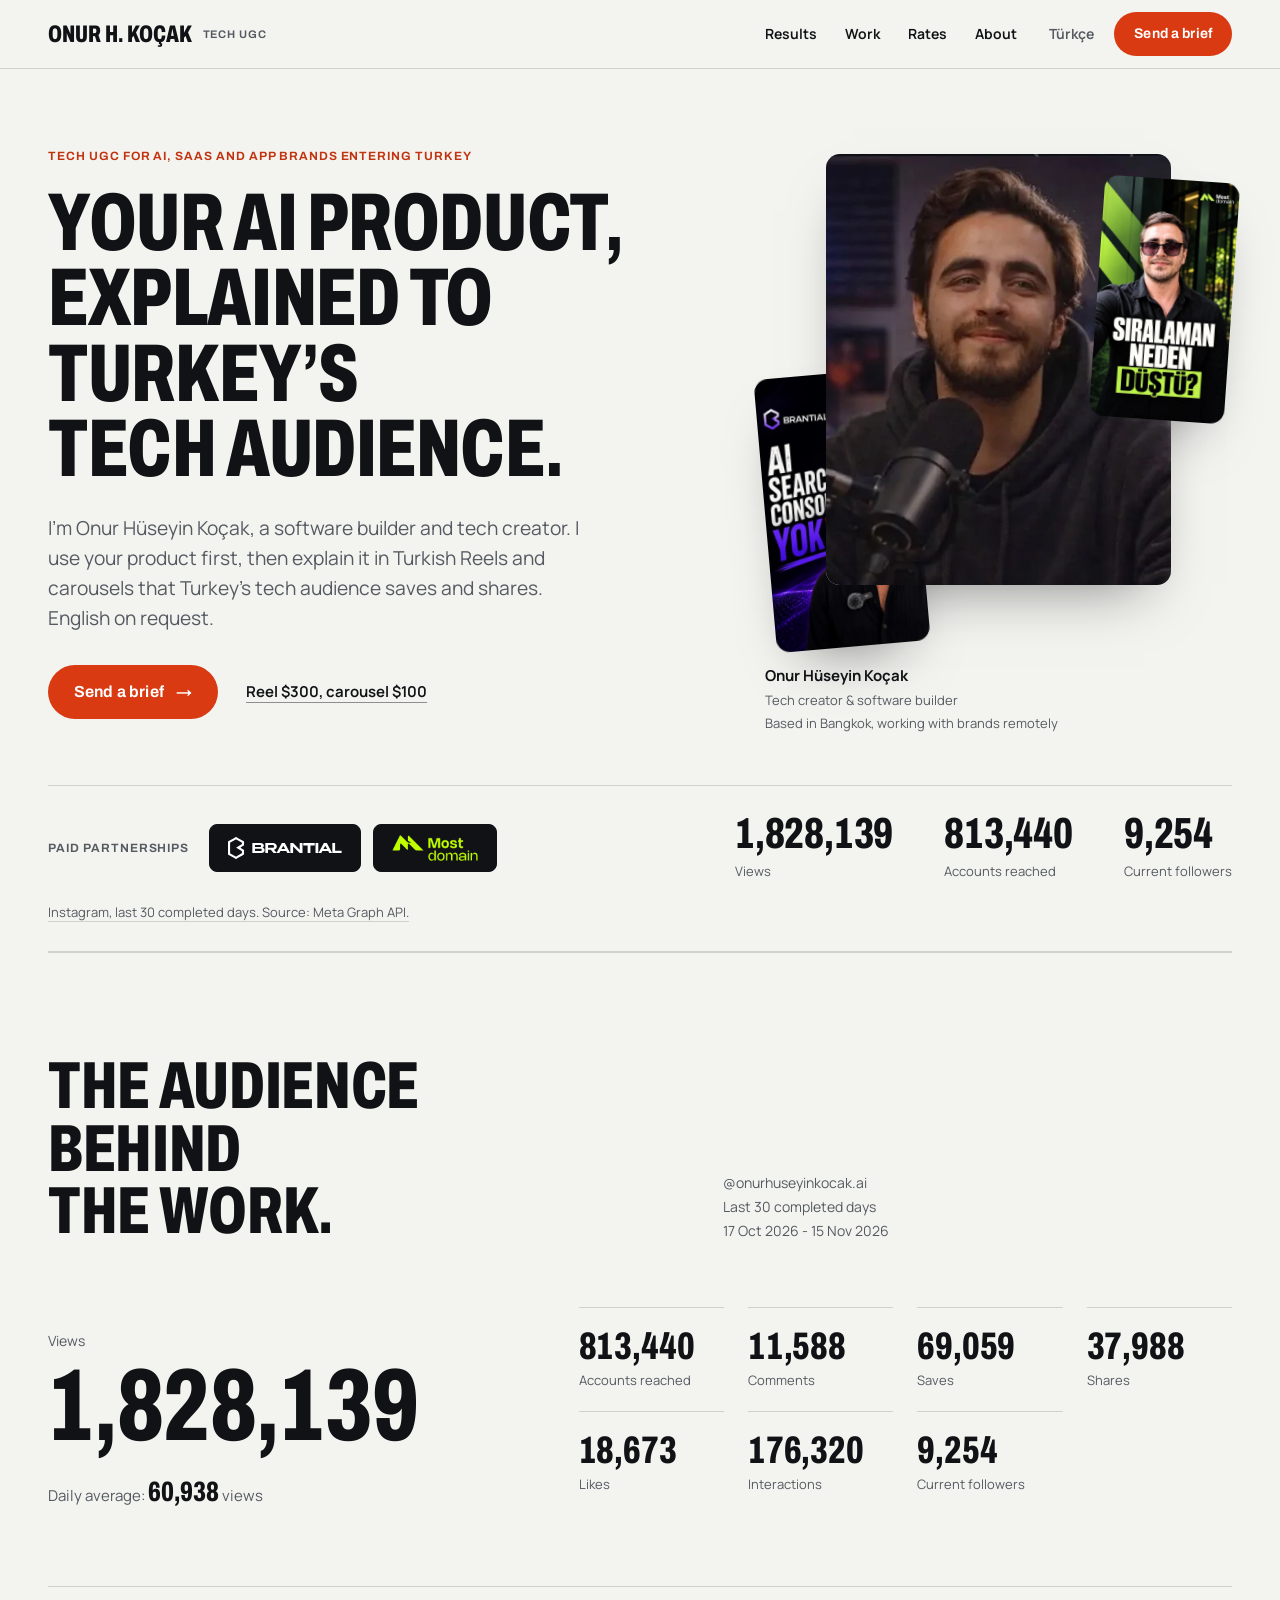
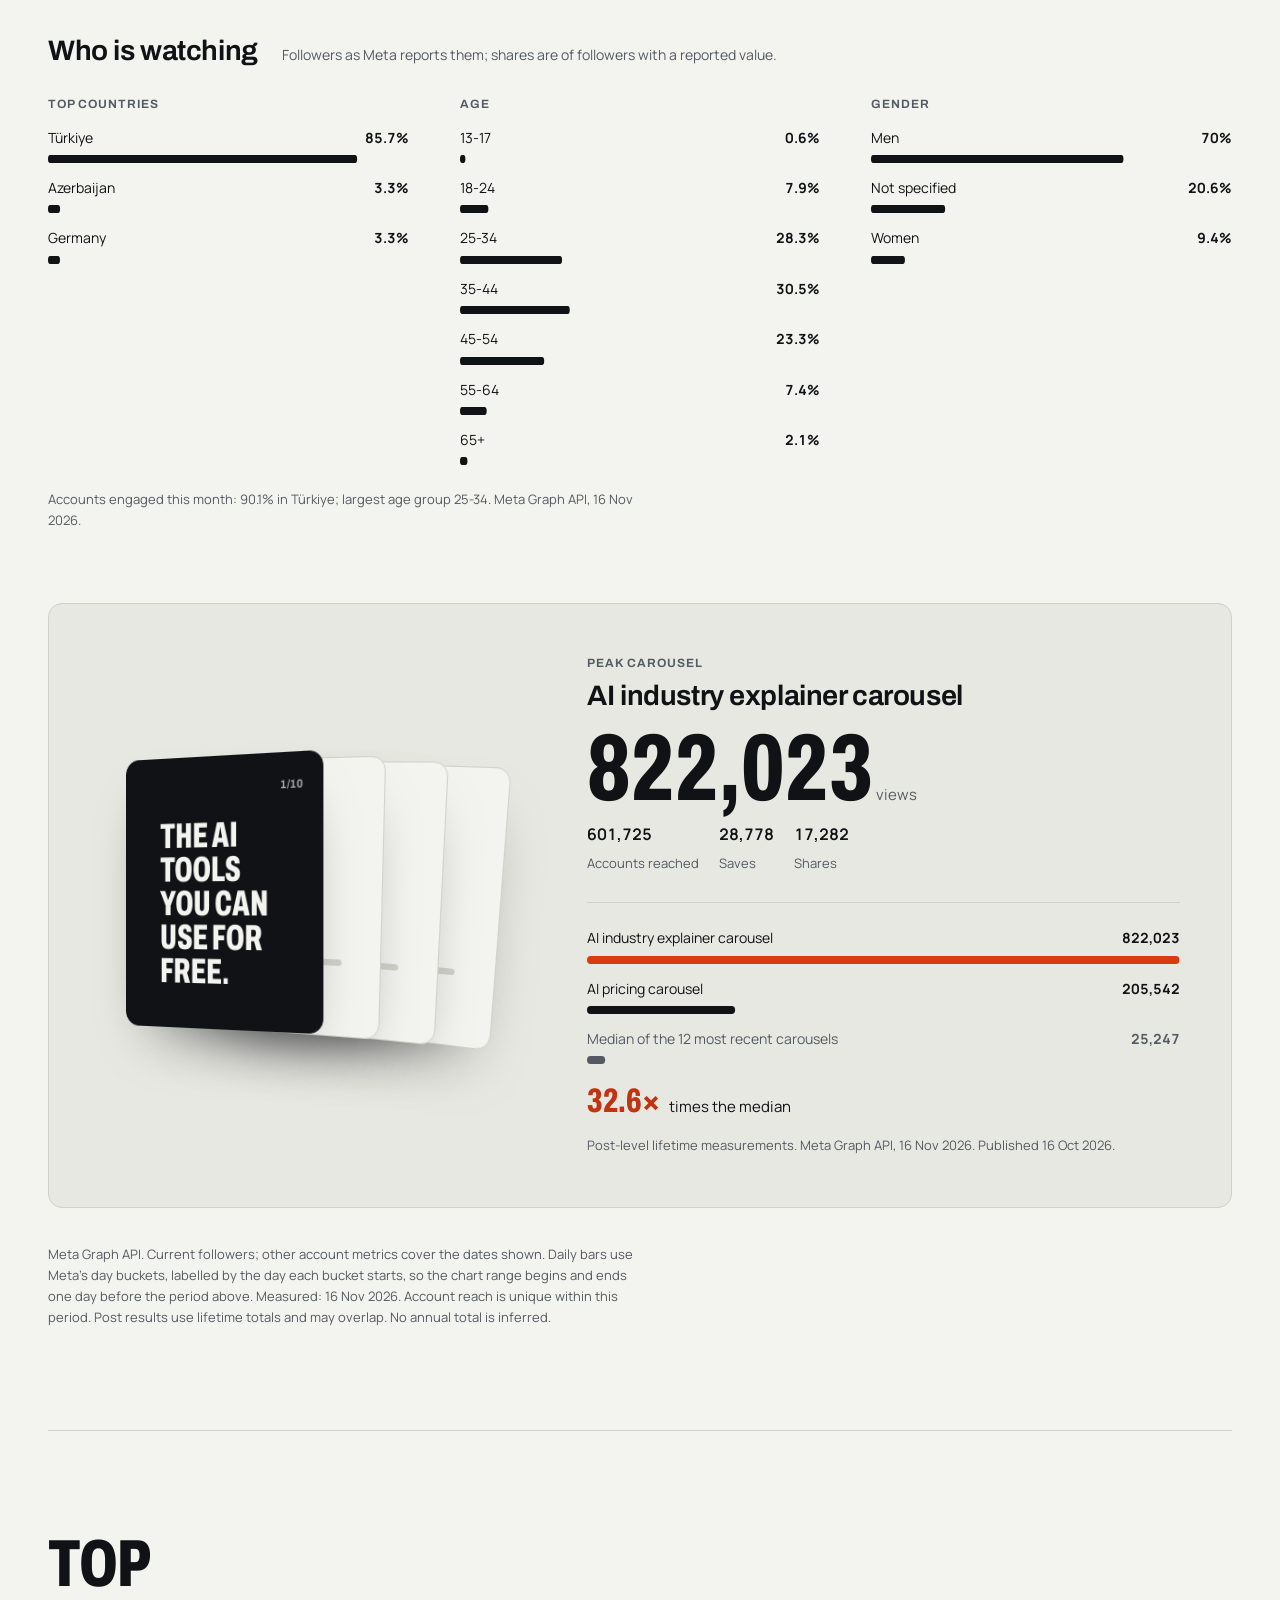
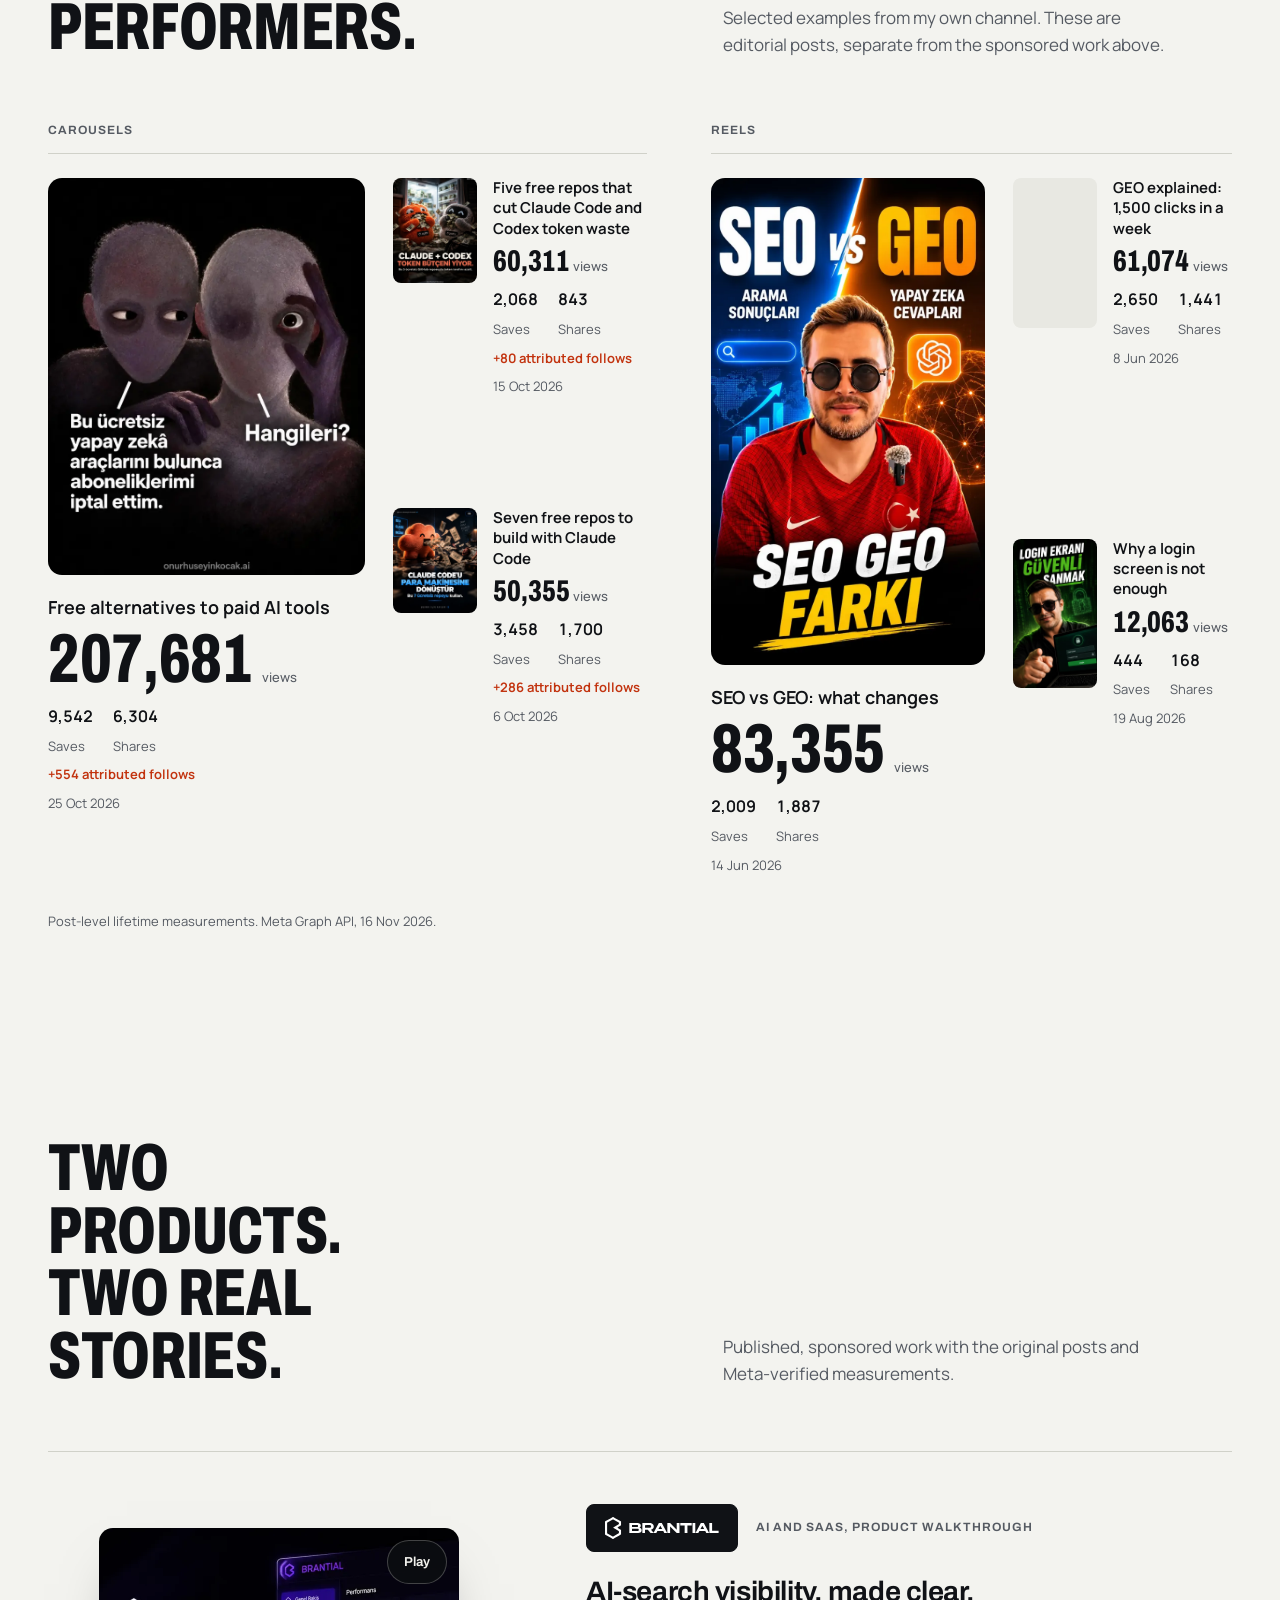
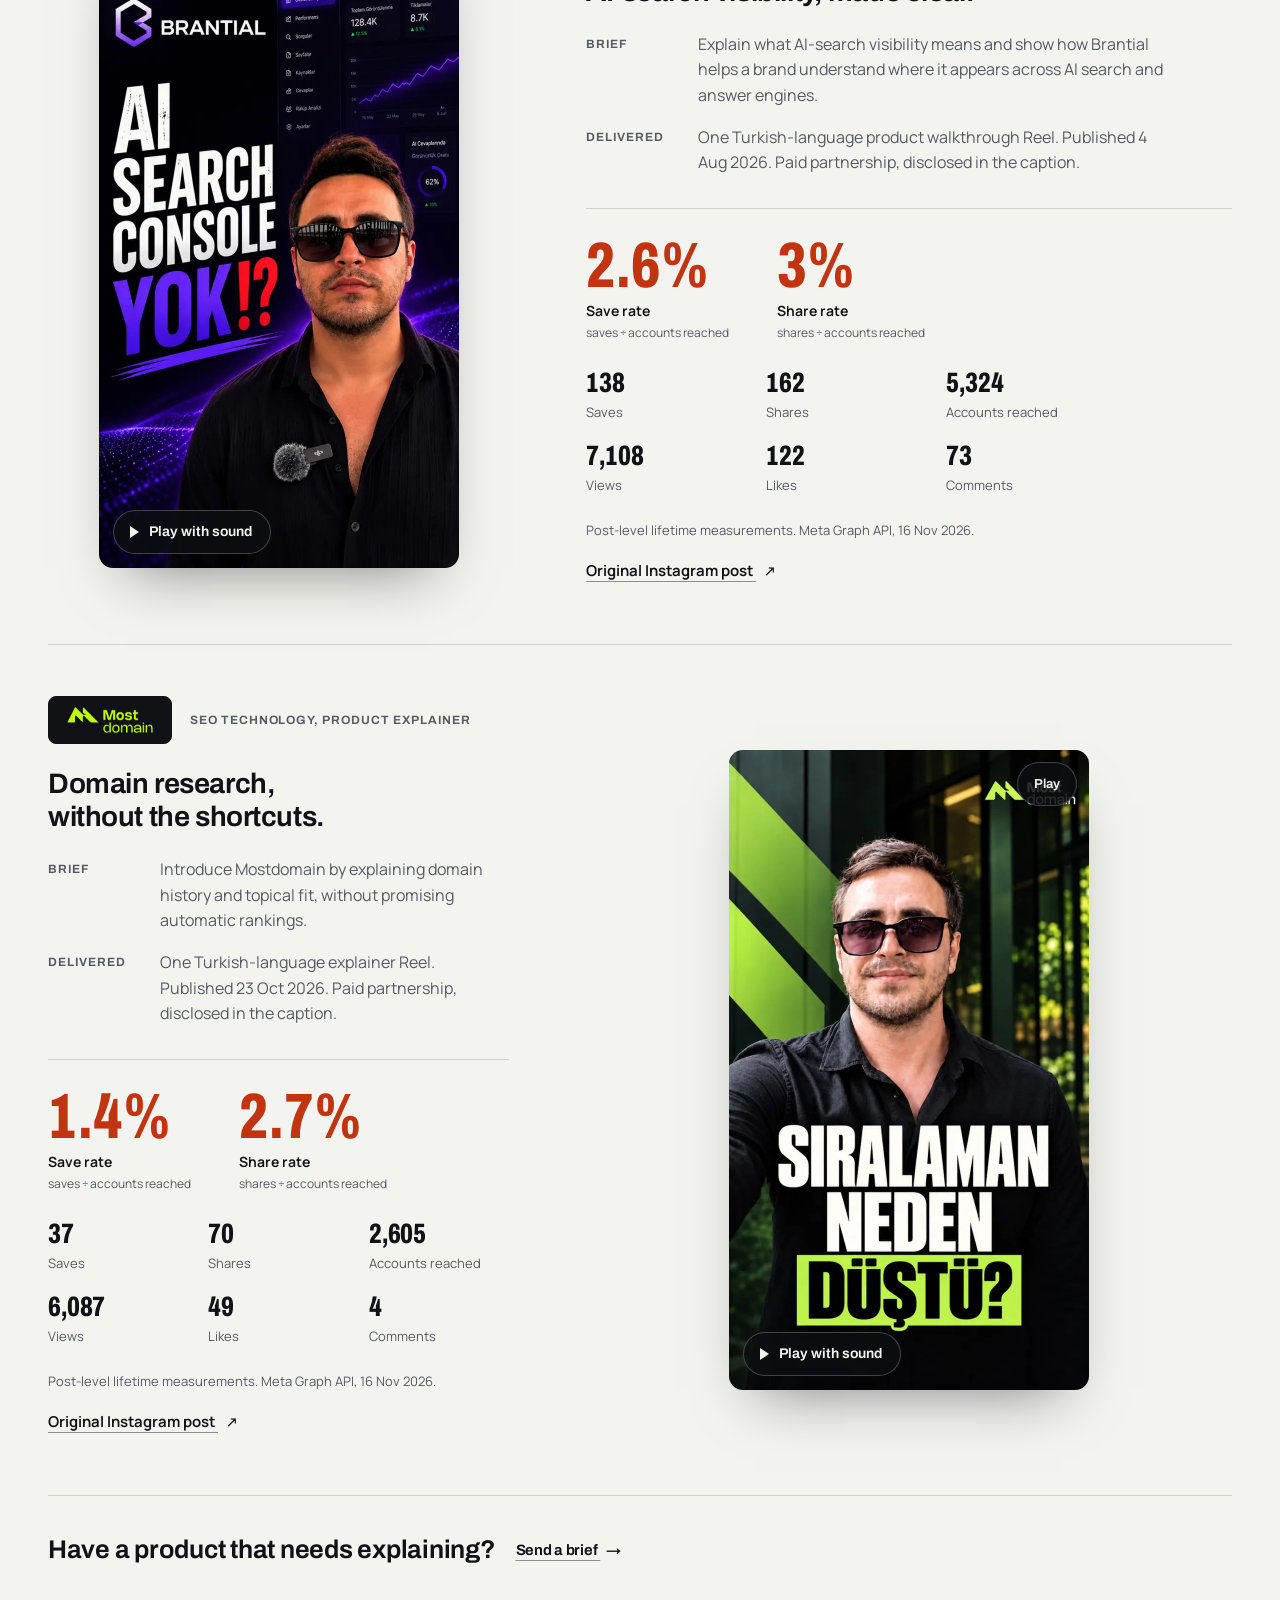
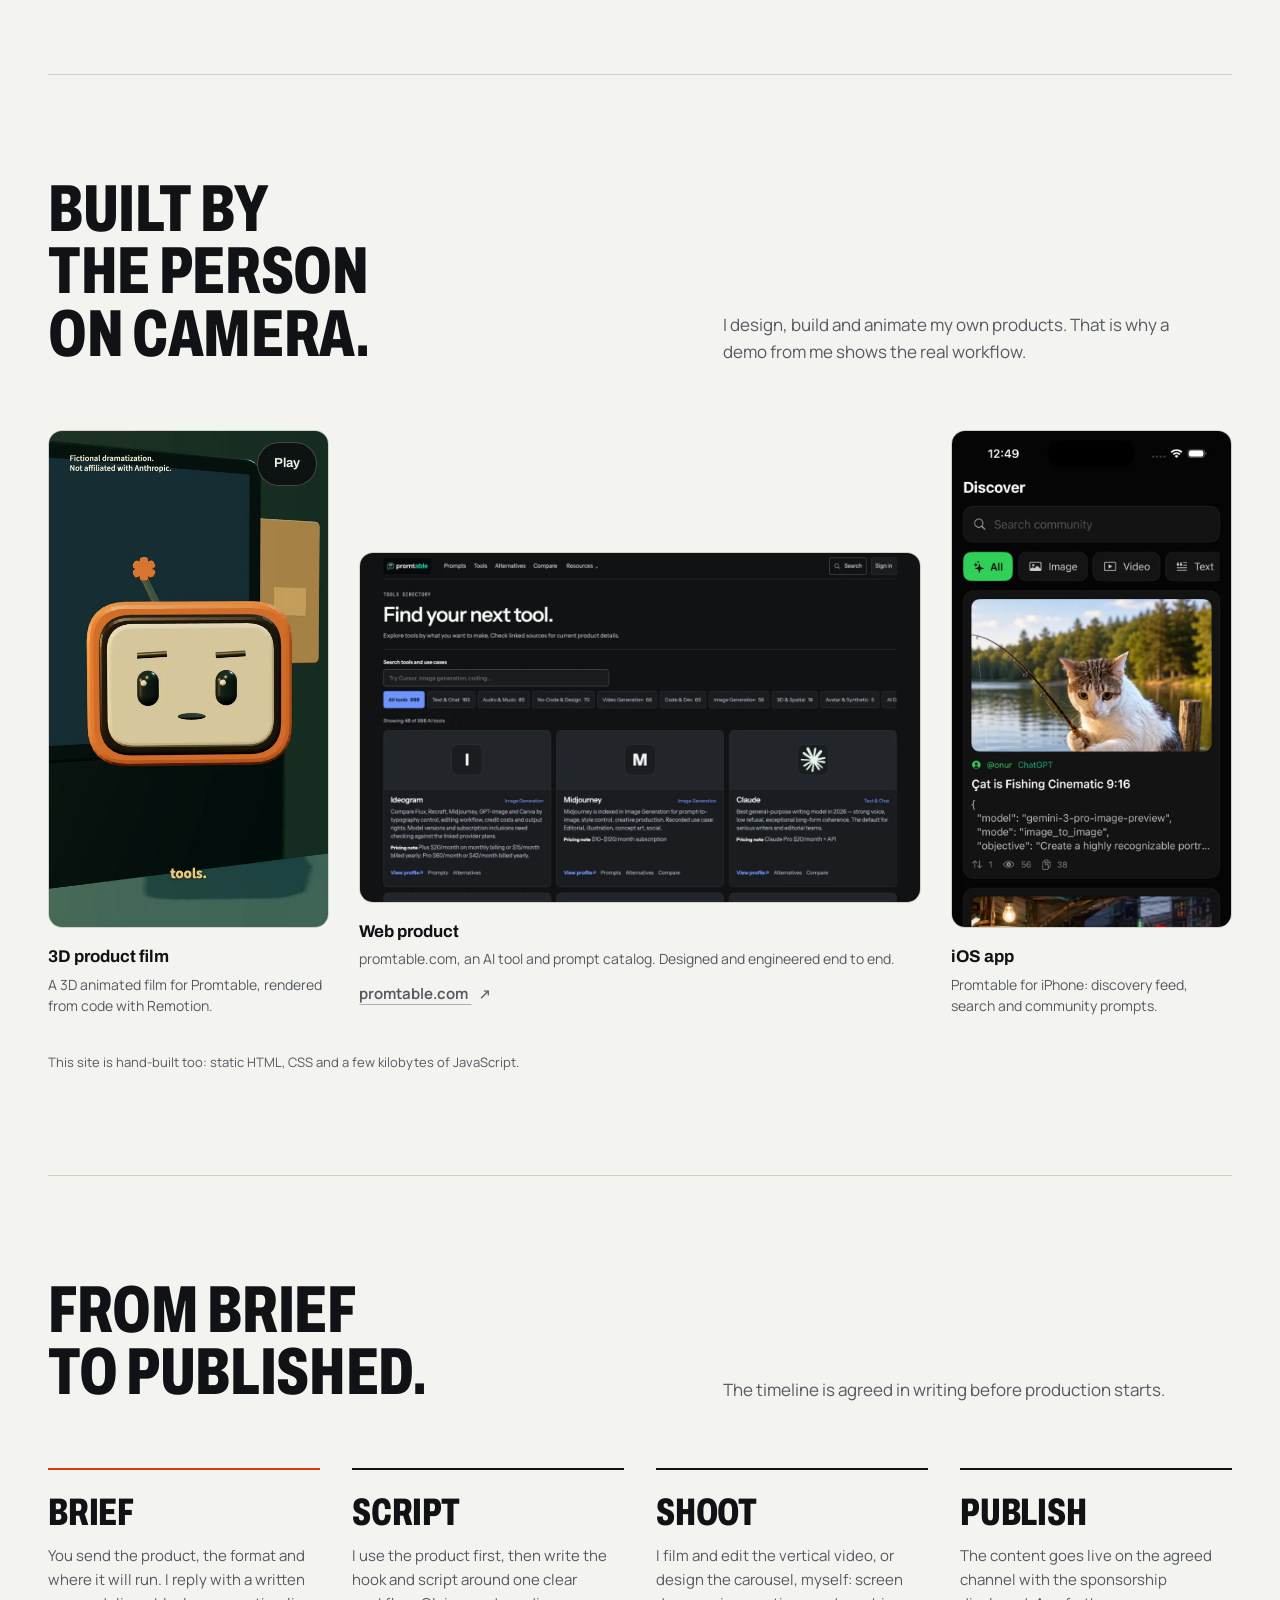
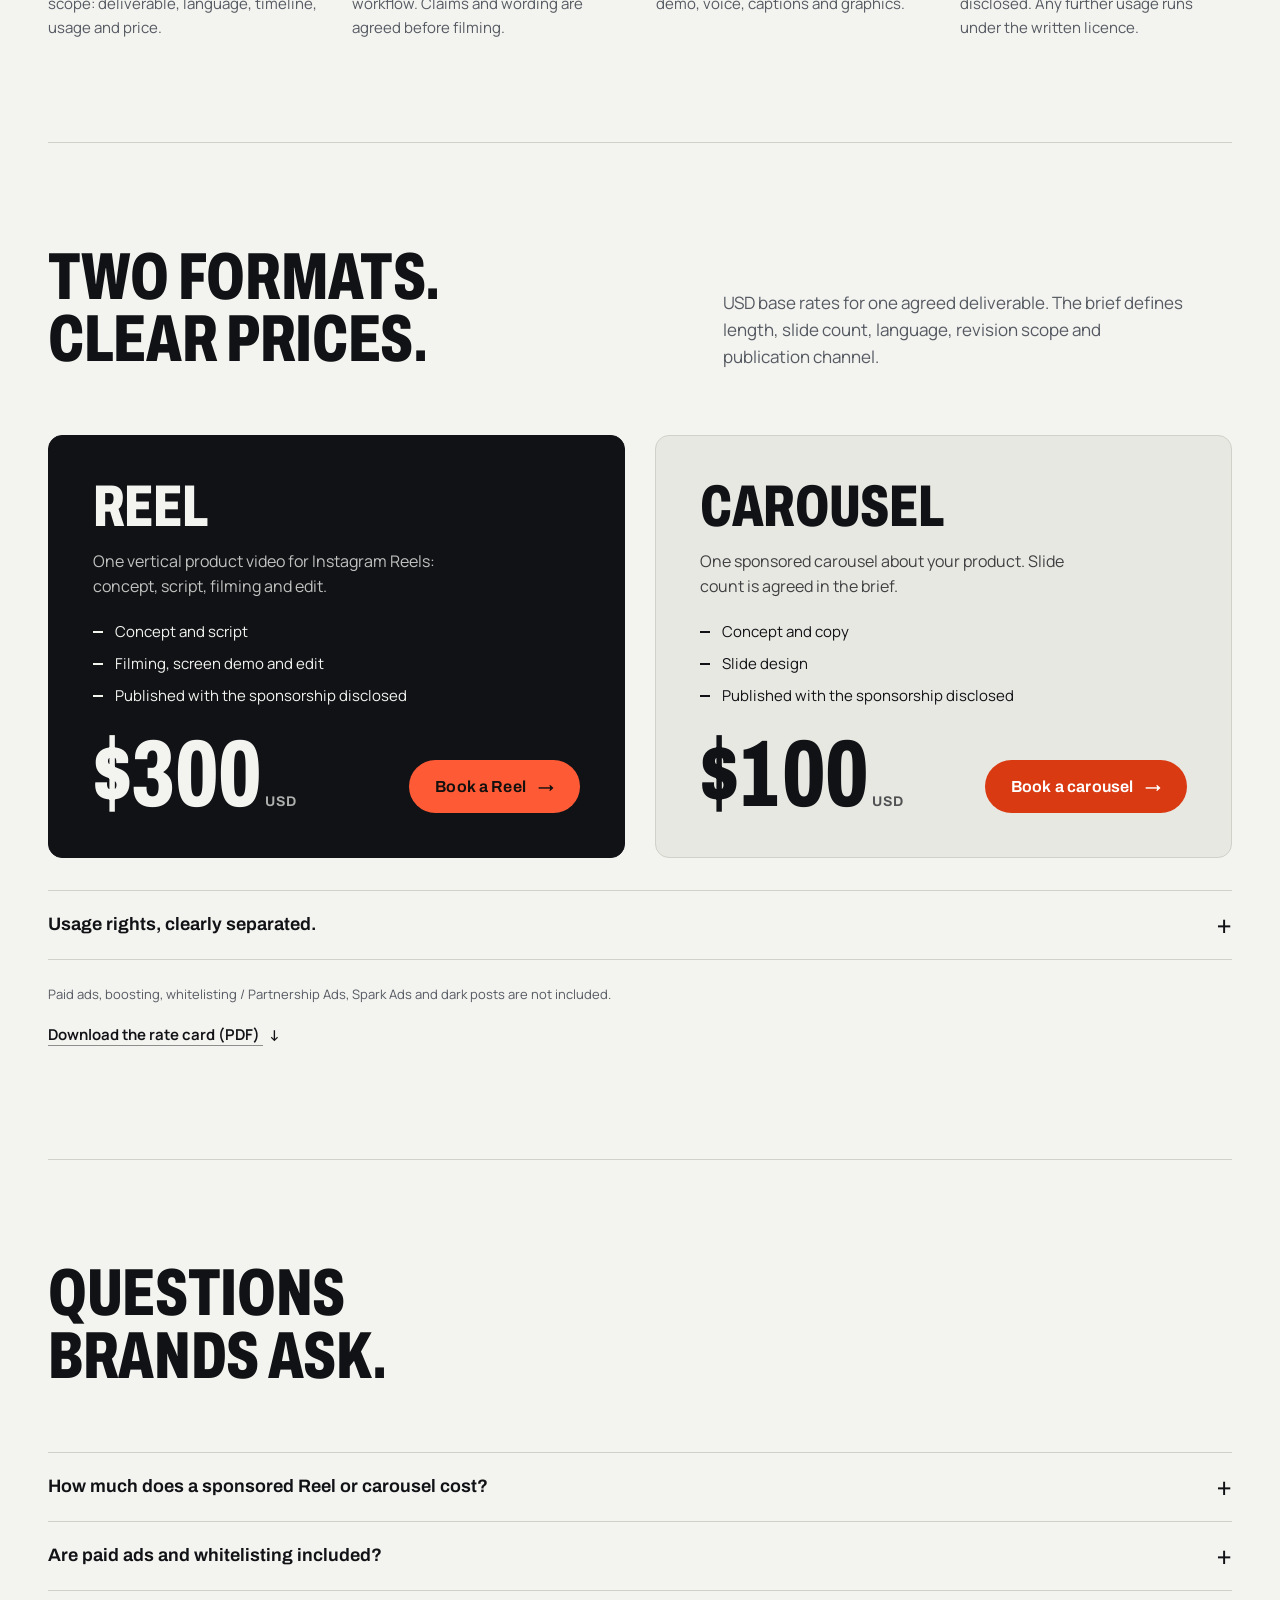
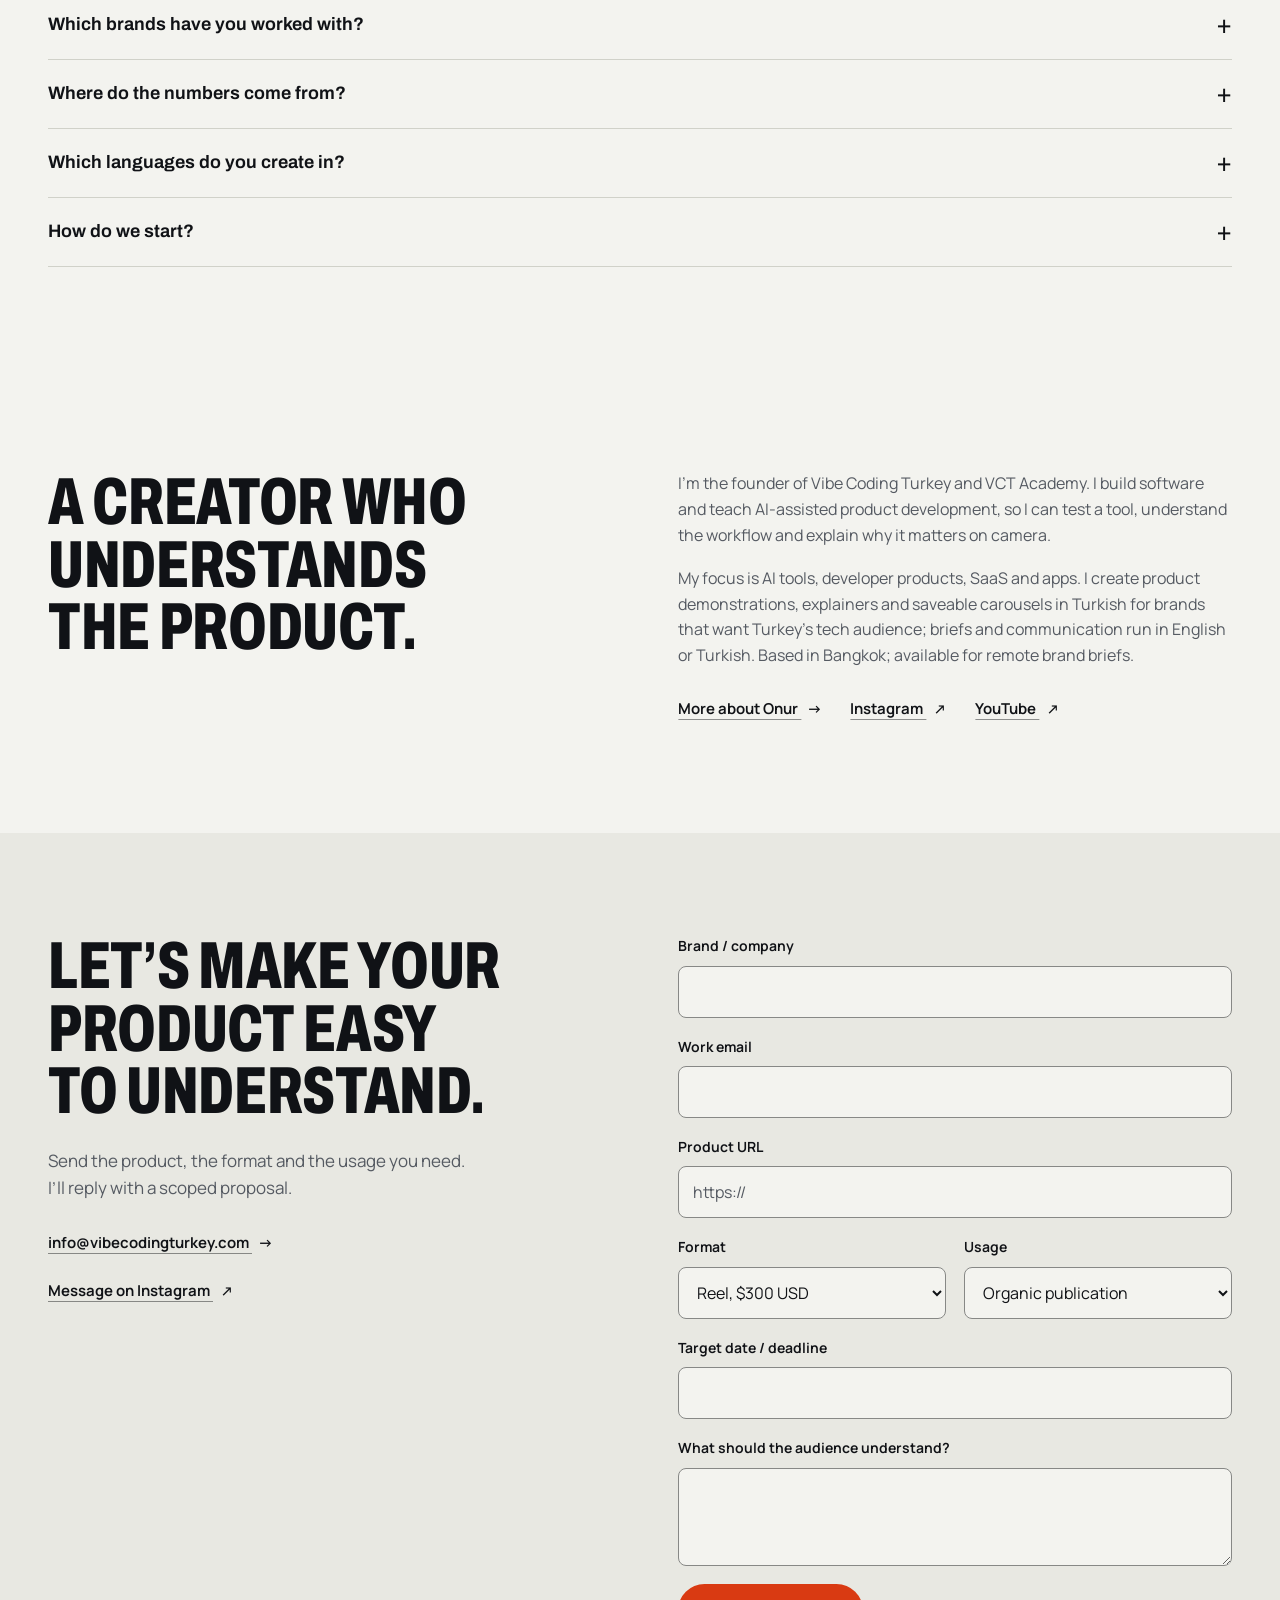
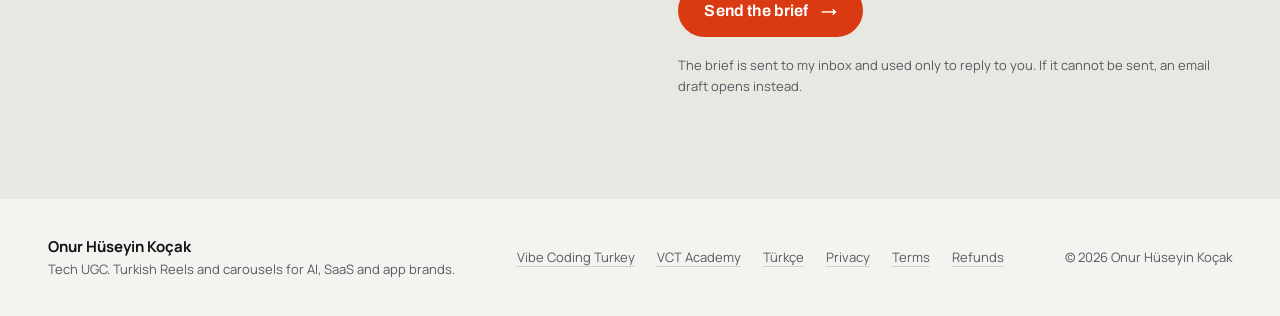
==== commit 60105892: "feat: sell to the Turkish market, show the audience, and send briefs to the lead endpoint - Hero and" ====
--- a/index.html
+++ b/index.html
@@ -1,15 +1,15 @@
-<!doctype html><html lang="en"><head><meta charset="utf-8"><meta name="viewport" content="width=device-width,initial-scale=1"><title>Onur Hüseyin Koçak | Tech UGC Creator for AI, SaaS and Apps</title><meta name="description" content="Tech UGC creator for AI, SaaS and app brands. Real Brantial and Mostdomain work, dated Instagram results, Reels $300 and carousels $100 USD."><meta name="robots" content="index,follow,max-image-preview:large"><meta name="color-scheme" content="light dark"><meta name="theme-color" content="#f3f3ef" media="(prefers-color-scheme: light)"><meta name="theme-color" content="#0c0e11" media="(prefers-color-scheme: dark)"><link rel="canonical" href="https://ugc-onur.vibecodingturkey.com/"><link rel="alternate" hreflang="en" href="https://ugc-onur.vibecodingturkey.com/"><link rel="alternate" hreflang="tr" href="https://ugc-onur.vibecodingturkey.com/tr/"><link rel="alternate" hreflang="x-default" href="https://ugc-onur.vibecodingturkey.com/"><meta property="og:type" content="website"><meta property="og:site_name" content="Onur Hüseyin Koçak"><meta property="og:locale" content="en_US"><meta property="og:title" content="Onur Hüseyin Koçak | Tech UGC Creator for AI, SaaS and Apps"><meta property="og:description" content="Tech UGC creator for AI, SaaS and app brands. Real Brantial and Mostdomain work, dated Instagram results, Reels $300 and carousels $100 USD."><meta property="og:url" content="https://ugc-onur.vibecodingturkey.com/"><meta property="og:image" content="https://ugc-onur.vibecodingturkey.com/assets/img/og-onur.jpg"><meta property="og:image:width" content="1200"><meta property="og:image:height" content="630"><meta property="og:image:alt" content="Onur Hüseyin Koçak, tech creator and software developer, at a recording microphone"><meta name="twitter:card" content="summary_large_image"><meta name="twitter:image" content="https://ugc-onur.vibecodingturkey.com/assets/img/og-onur.jpg"><link rel="icon" href="/assets/favicon.svg"><link rel="preload" href="/assets/fonts/archivo-variable.woff2" as="font" type="font/woff2" crossorigin><link rel="preload" href="/assets/fonts/manrope-variable.woff2" as="font" type="font/woff2" crossorigin><link rel="stylesheet" href="/creator.css"><script type="application/ld+json">{"@context":"https://schema.org","@graph":[{"@type":"Person","@id":"https://vibecodingturkey.com/onur-huseyin-kocak#person","name":"Onur Hüseyin Koçak","alternateName":["Onur Koçak","Onur Huseyin Kocak","onurhuseyinkocak.ai"],"url":"https://ugc-onur.vibecodingturkey.com/onur-huseyin-kocak/","jobTitle":["Tech UGC Creator","Software Developer"],"description":"Onur Hüseyin Koçak, a software builder and tech creator in Bangkok. I use your product first, then explain it in Reels and carousels people save, in Turkish and English.","image":{"@type":"ImageObject","@id":"https://ugc-onur.vibecodingturkey.com/#portrait","contentUrl":"https://ugc-onur.vibecodingturkey.com/assets/img/onur-900.webp","caption":"Onur Hüseyin Koçak, tech creator and software developer, at a recording microphone.","representativeOfPage":true,"license":"https://ugc-onur.vibecodingturkey.com/usage-rights/","acquireLicensePage":"https://ugc-onur.vibecodingturkey.com/#brief","creditText":"Onur Hüseyin Koçak"},"knowsLanguage":["tr","en"],"knowsAbout":["Tech UGC","AI tools","SaaS","Mobile apps","Instagram Reels","Instagram carousels","Vibe coding"],"homeLocation":{"@type":"Place","name":"Bangkok, Thailand"},"sameAs":["https://www.instagram.com/onurhuseyinkocak.ai/","https://www.youtube.com/@onurhuseyinkocak","https://github.com/onurhuseyinkocak","https://www.linkedin.com/in/onurhuseyinkocak","https://www.tiktok.com/@honored.ai"],"worksFor":{"@type":"Organization","name":"Vibe Coding Turkey","url":"https://vibecodingturkey.com"}},{"@type":"WebPage","@id":"https://ugc-onur.vibecodingturkey.com/#page","url":"https://ugc-onur.vibecodingturkey.com/","name":"Onur Hüseyin Koçak | Tech UGC Creator for AI, SaaS and Apps","inLanguage":"en","about":{"@id":"https://vibecodingturkey.com/onur-huseyin-kocak#person"},"primaryImageOfPage":{"@id":"https://ugc-onur.vibecodingturkey.com/#portrait"},"dateModified":"2026-11-16T06:29:40.803Z"},{"@type":"Service","@id":"https://ugc-onur.vibecodingturkey.com/#format-0","name":"Reel","description":"One vertical product video for Instagram Reels: concept, script, filming and edit.","provider":{"@id":"https://vibecodingturkey.com/onur-huseyin-kocak#person"},"offers":{"@type":"Offer","price":"300","priceCurrency":"USD","url":"https://ugc-onur.vibecodingturkey.com/#rates","description":"USD base rates for one agreed deliverable. The brief defines length, slide count, language, revision scope and publication channel. Paid ads, boosting, whitelisting / Partnership Ads, Spark Ads and dark posts are not included."}},{"@type":"Service","@id":"https://ugc-onur.vibecodingturkey.com/#format-1","name":"Carousel","description":"One sponsored carousel about your product. Slide count is agreed in the brief.","provider":{"@id":"https://vibecodingturkey.com/onur-huseyin-kocak#person"},"offers":{"@type":"Offer","price":"100","priceCurrency":"USD","url":"https://ugc-onur.vibecodingturkey.com/#rates","description":"USD base rates for one agreed deliverable. The brief defines length, slide count, language, revision scope and publication channel. Paid ads, boosting, whitelisting / Partnership Ads, Spark Ads and dark posts are not included."}},{"@type":"VideoObject","name":"Brantial: AI-search visibility, made clear.","description":"Explain what AI-search visibility means and show how Brantial helps a brand understand where it appears across AI search and answer engines.","thumbnailUrl":"https://ugc-onur.vibecodingturkey.com/assets/creator/18211971262345987.jpg","contentUrl":"https://ugc-onur.vibecodingturkey.com/assets/creator/18211971262345987.mp4","uploadDate":"2026-08-04T07:01:16.000Z","creator":{"@id":"https://vibecodingturkey.com/onur-huseyin-kocak#person"},"url":"https://www.instagram.com/reel/Dbm-NzGBpAW/","about":{"@type":"Organization","name":"Brantial","url":"https://brantial.ai/","sameAs":["https://www.instagram.com/brantialai/"]}},{"@type":"VideoObject","name":"Mostdomain: Domain research, without the shortcuts.","description":"Introduce Mostdomain by explaining domain history and topical fit, without promising automatic rankings.","thumbnailUrl":"https://ugc-onur.vibecodingturkey.com/assets/creator/17961609438230427.jpg","contentUrl":"https://ugc-onur.vibecodingturkey.com/assets/creator/17961609438230427.mp4","uploadDate":"2026-10-23T10:49:41.000Z","creator":{"@id":"https://vibecodingturkey.com/onur-huseyin-kocak#person"},"url":"https://www.instagram.com/reel/De1X_KdB12-/","about":{"@type":"Organization","name":"Mostdomain","url":"https://www.mostdomain.com/","sameAs":["https://www.instagram.com/mostdomain/"]}},{"@type":"FAQPage","@id":"https://ugc-onur.vibecodingturkey.com/#faq","mainEntity":[{"@type":"Question","name":"How much does a sponsored Reel or carousel cost?","acceptedAnswer":{"@type":"Answer","text":"One Reel is $300 USD and one sponsored carousel is $100 USD. Length, slide count, language, revisions and publication channel are fixed in the written brief."}},{"@type":"Question","name":"Are paid ads and whitelisting included?","acceptedAnswer":{"@type":"Answer","text":"No. Paid ads, boosting, whitelisting / Partnership Ads, Spark Ads and dark posts are not included. They are licensed separately in writing."}},{"@type":"Question","name":"Which brands have you worked with?","acceptedAnswer":{"@type":"Answer","text":"My published paid partnerships are Brantial (AI-search visibility) and Mostdomain (domain research). Both are disclosed in the caption and shown above with their Instagram measurements."}},{"@type":"Question","name":"Where do the numbers come from?","acceptedAnswer":{"@type":"Answer","text":"From the Meta Graph API for the Instagram account @onurhuseyinkocak.ai. Account figures cover the last 30 completed days; post figures are lifetime totals. Every figure carries its measurement date."}},{"@type":"Question","name":"Which languages do you create in?","acceptedAnswer":{"@type":"Answer","text":"Turkish and English. The sponsored Reels published so far are in Turkish."}},{"@type":"Question","name":"How do we start?","acceptedAnswer":{"@type":"Answer","text":"Send the product URL, the format, the usage you need and your target date through the brief form, by email or on Instagram. I reply with a written scope and price before anything is produced."}}]}]}</script><script defer src="/creator.js"></script></head><body><a class="skip" href="#main">Skip to content</a>
-<header class="header"><div class="wrap header-in"><a class="wordmark" href="/">Onur H. Koçak<span>Tech UGC</span></a><nav aria-label="Main navigation"><a href="#work">Work</a><a href="#results">Results</a><a href="#rates">Rates</a><a href="#about">About</a></nav><div class="header-actions"><a class="language" href="/tr/" lang="tr" hreflang="tr">Türkçe</a><a class="button small" href="#brief">Send a brief</a></div></div></header>
-<main id="main"><section class="hero wrap"><div class="hero-copy"><p class="eyebrow">Tech UGC for AI, SaaS and app brands</p><h1>Technology,<br>made human.</h1><p class="intro">I’m Onur Hüseyin Koçak, a software builder and tech creator in Bangkok. I use your product first, then explain it in Reels and carousels people save, in Turkish and English.</p><div class="hero-actions"><a class="button" href="#brief">Send a brief <span class="arr" aria-hidden="true">→</span></a><a class="text-link" href="#rates">Reel $300, carousel $100</a></div></div>
+<!doctype html><html lang="en"><head><meta charset="utf-8"><meta name="viewport" content="width=device-width,initial-scale=1"><title>Onur Hüseyin Koçak | Tech UGC for AI and SaaS Brands Entering Turkey</title><meta name="description" content="Turkish-language tech UGC for AI, SaaS and app brands: reach Turkey’s tech audience. Brantial and Mostdomain work, dated Instagram data, Reels $300, carousels $100."><meta name="robots" content="index,follow,max-image-preview:large"><meta name="color-scheme" content="light dark"><meta name="theme-color" content="#f3f3ef" media="(prefers-color-scheme: light)"><meta name="theme-color" content="#0c0e11" media="(prefers-color-scheme: dark)"><link rel="canonical" href="https://ugc-onur.vibecodingturkey.com/"><link rel="alternate" hreflang="en" href="https://ugc-onur.vibecodingturkey.com/"><link rel="alternate" hreflang="tr" href="https://ugc-onur.vibecodingturkey.com/tr/"><link rel="alternate" hreflang="x-default" href="https://ugc-onur.vibecodingturkey.com/"><meta property="og:type" content="website"><meta property="og:site_name" content="Onur Hüseyin Koçak"><meta property="og:locale" content="en_US"><meta property="og:title" content="Onur Hüseyin Koçak | Tech UGC for AI and SaaS Brands Entering Turkey"><meta property="og:description" content="Turkish-language tech UGC for AI, SaaS and app brands: reach Turkey’s tech audience. Brantial and Mostdomain work, dated Instagram data, Reels $300, carousels $100."><meta property="og:url" content="https://ugc-onur.vibecodingturkey.com/"><meta property="og:image" content="https://ugc-onur.vibecodingturkey.com/assets/img/og-onur.jpg"><meta property="og:image:width" content="1200"><meta property="og:image:height" content="630"><meta property="og:image:alt" content="Onur Hüseyin Koçak, tech creator and software developer, at a recording microphone"><meta name="twitter:card" content="summary_large_image"><meta name="twitter:image" content="https://ugc-onur.vibecodingturkey.com/assets/img/og-onur.jpg"><link rel="icon" href="/assets/favicon.svg"><link rel="preload" href="/assets/fonts/archivo-variable.woff2" as="font" type="font/woff2" crossorigin><link rel="preload" href="/assets/fonts/manrope-variable.woff2" as="font" type="font/woff2" crossorigin><link rel="stylesheet" href="/creator.css"><script type="application/ld+json">{"@context":"https://schema.org","@graph":[{"@type":"Person","@id":"https://vibecodingturkey.com/onur-huseyin-kocak#person","name":"Onur Hüseyin Koçak","alternateName":["Onur Koçak","Onur Huseyin Kocak","onurhuseyinkocak.ai"],"url":"https://ugc-onur.vibecodingturkey.com/onur-huseyin-kocak/","jobTitle":["Tech UGC Creator","Software Developer"],"description":"Onur Hüseyin Koçak, a software builder and tech creator. I use your product first, then explain it in Turkish Reels and carousels that Turkey’s tech audience saves and shares. English on request.","image":{"@type":"ImageObject","@id":"https://ugc-onur.vibecodingturkey.com/#portrait","contentUrl":"https://ugc-onur.vibecodingturkey.com/assets/img/onur-900.webp","caption":"Onur Hüseyin Koçak, tech creator and software developer, at a recording microphone.","representativeOfPage":true,"license":"https://ugc-onur.vibecodingturkey.com/usage-rights/","acquireLicensePage":"https://ugc-onur.vibecodingturkey.com/#brief","creditText":"Onur Hüseyin Koçak"},"knowsLanguage":["tr","en"],"knowsAbout":["Tech UGC","AI tools","SaaS","Mobile apps","Instagram Reels","Instagram carousels","Vibe coding"],"homeLocation":{"@type":"Place","name":"Bangkok, Thailand"},"sameAs":["https://www.instagram.com/onurhuseyinkocak.ai/","https://www.youtube.com/@onurhuseyinkocak","https://github.com/onurhuseyinkocak","https://www.linkedin.com/in/onurhuseyinkocak","https://www.tiktok.com/@honored.ai"],"worksFor":{"@type":"Organization","name":"Vibe Coding Turkey","url":"https://vibecodingturkey.com"}},{"@type":"WebPage","@id":"https://ugc-onur.vibecodingturkey.com/#page","url":"https://ugc-onur.vibecodingturkey.com/","name":"Onur Hüseyin Koçak | Tech UGC for AI and SaaS Brands Entering Turkey","inLanguage":"en","about":{"@id":"https://vibecodingturkey.com/onur-huseyin-kocak#person"},"primaryImageOfPage":{"@id":"https://ugc-onur.vibecodingturkey.com/#portrait"},"dateModified":"2026-11-16T06:55:10.315Z"},{"@type":"Service","@id":"https://ugc-onur.vibecodingturkey.com/#format-0","name":"Reel","description":"One vertical product video for Instagram Reels: concept, script, filming and edit.","provider":{"@id":"https://vibecodingturkey.com/onur-huseyin-kocak#person"},"offers":{"@type":"Offer","price":"300","priceCurrency":"USD","url":"https://ugc-onur.vibecodingturkey.com/#rates","description":"USD base rates for one agreed deliverable. The brief defines length, slide count, language, revision scope and publication channel. Paid ads, boosting, whitelisting / Partnership Ads, Spark Ads and dark posts are not included."}},{"@type":"Service","@id":"https://ugc-onur.vibecodingturkey.com/#format-1","name":"Carousel","description":"One sponsored carousel about your product. Slide count is agreed in the brief.","provider":{"@id":"https://vibecodingturkey.com/onur-huseyin-kocak#person"},"offers":{"@type":"Offer","price":"100","priceCurrency":"USD","url":"https://ugc-onur.vibecodingturkey.com/#rates","description":"USD base rates for one agreed deliverable. The brief defines length, slide count, language, revision scope and publication channel. Paid ads, boosting, whitelisting / Partnership Ads, Spark Ads and dark posts are not included."}},{"@type":"VideoObject","name":"Brantial: AI-search visibility, made clear.","description":"Explain what AI-search visibility means and show how Brantial helps a brand understand where it appears across AI search and answer engines.","thumbnailUrl":"https://ugc-onur.vibecodingturkey.com/assets/creator/18211971262345987.jpg","contentUrl":"https://ugc-onur.vibecodingturkey.com/assets/creator/18211971262345987.mp4","uploadDate":"2026-08-04T07:01:16.000Z","creator":{"@id":"https://vibecodingturkey.com/onur-huseyin-kocak#person"},"url":"https://www.instagram.com/reel/Dbm-NzGBpAW/","about":{"@type":"Organization","name":"Brantial","url":"https://brantial.ai/","sameAs":["https://www.instagram.com/brantialai/"]}},{"@type":"VideoObject","name":"Mostdomain: Domain research, without the shortcuts.","description":"Introduce Mostdomain by explaining domain history and topical fit, without promising automatic rankings.","thumbnailUrl":"https://ugc-onur.vibecodingturkey.com/assets/creator/17961609438230427.jpg","contentUrl":"https://ugc-onur.vibecodingturkey.com/assets/creator/17961609438230427.mp4","uploadDate":"2026-10-23T10:49:41.000Z","creator":{"@id":"https://vibecodingturkey.com/onur-huseyin-kocak#person"},"url":"https://www.instagram.com/reel/De1X_KdB12-/","about":{"@type":"Organization","name":"Mostdomain","url":"https://www.mostdomain.com/","sameAs":["https://www.instagram.com/mostdomain/"]}},{"@type":"FAQPage","@id":"https://ugc-onur.vibecodingturkey.com/#faq","mainEntity":[{"@type":"Question","name":"How much does a sponsored Reel or carousel cost?","acceptedAnswer":{"@type":"Answer","text":"One Reel is $300 USD and one sponsored carousel is $100 USD. Length, slide count, language, revisions and publication channel are fixed in the written brief."}},{"@type":"Question","name":"Are paid ads and whitelisting included?","acceptedAnswer":{"@type":"Answer","text":"No. Paid ads, boosting, whitelisting / Partnership Ads, Spark Ads and dark posts are not included. They are licensed separately in writing."}},{"@type":"Question","name":"Which brands have you worked with?","acceptedAnswer":{"@type":"Answer","text":"My published paid partnerships are Brantial (AI-search visibility) and Mostdomain (domain research). Both are disclosed in the caption and shown above with their Instagram measurements."}},{"@type":"Question","name":"Where do the numbers come from?","acceptedAnswer":{"@type":"Answer","text":"From the Meta Graph API for the Instagram account @onurhuseyinkocak.ai. Account figures cover the last 30 completed days; post figures are lifetime totals. Every figure carries its measurement date."}},{"@type":"Question","name":"Which languages do you create in?","acceptedAnswer":{"@type":"Answer","text":"Turkish is the main language: the account and both published sponsored Reels are in Turkish, for an audience that is mostly in Turkey. English content is available on request; no English example is published yet."}},{"@type":"Question","name":"How do we start?","acceptedAnswer":{"@type":"Answer","text":"Send the product URL, the format, the usage you need and your target date through the brief form, by email or on Instagram. I reply with a written scope and price before anything is produced."}}]}]}</script><script defer src="/creator.js"></script></head><body><a class="skip" href="#main">Skip to content</a>
+<header class="header"><div class="wrap header-in"><a class="wordmark" href="/">Onur H. Koçak<span>Tech UGC</span></a><nav aria-label="Main navigation"><a href="#results">Results</a><a href="#work">Work</a><a href="#rates">Rates</a><a href="#about">About</a></nav><div class="header-actions"><a class="language" href="/tr/" lang="tr" hreflang="tr">Türkçe</a><a class="button small" href="#brief">Send a brief</a></div></div></header>
+<main id="main"><section class="hero wrap"><div class="hero-copy"><p class="eyebrow">Tech UGC for AI, SaaS and app brands entering Turkey</p><h1>Your AI product,<br>explained to Turkey’s<br>tech audience.</h1><p class="intro">I’m Onur Hüseyin Koçak, a software builder and tech creator. I use your product first, then explain it in Turkish Reels and carousels that Turkey’s tech audience saves and shares. English on request.</p><div class="hero-actions"><a class="button" href="#brief">Send a brief <span class="arr" aria-hidden="true">→</span></a><a class="text-link" href="#rates">Reel $300, carousel $100</a></div></div>
 <figure class="stack" data-tilt><div class="stack-scene"><img class="stack-cover stack-a" src="/assets/creator/18211971262345987-720.webp" alt="Brantial Reel" width="720" height="1280" decoding="async" fetchpriority="low"><img class="stack-portrait" src="/assets/img/onur-900.webp" srcset="/assets/img/onur-900.webp 900w, /assets/img/onur-1170.webp 1170w" sizes="(max-width: 760px) 92vw, 520px" alt="Onur Hüseyin Koçak, Tech creator &amp; software builder" width="900" height="520" fetchpriority="high"><img class="stack-cover stack-b" src="/assets/creator/17961609438230427-720.webp" alt="Mostdomain Reel" width="720" height="1280" decoding="async" fetchpriority="low"></div><figcaption><strong>Onur Hüseyin Koçak</strong><span>Tech creator & software builder</span><span>Based in Bangkok, working with brands remotely</span></figcaption></figure></section>
-<section class="proof wrap" aria-label="Paid partnerships"><div class="proof-brands"><p class="label">Paid partnerships</p><a class="plate" href="#case-18211971262345987"><img src="/assets/brands/brantial.svg" alt="Brantial" width="394" height="76" loading="lazy"></a><a class="plate" href="#case-17961609438230427"><img src="/assets/brands/mostdomain.png" alt="Mostdomain" width="512" height="155" loading="lazy"></a></div><dl class="proof-stats"><div><dt>Views</dt><dd data-account="views">1,827,883</dd></div><div><dt>Accounts reached</dt><dd data-account="reach">813,440</dd></div><div><dt>Current followers</dt><dd data-account="followers">9,253</dd></div></dl><p class="proof-note"><a href="#results">Instagram, last 30 completed days. Source: Meta Graph API.</a></p></section>
-<section id="work" class="work wrap" aria-labelledby="work-title"><div class="section-top"><h2 id="work-title">Two products.<br>Two real stories.</h2><p class="section-description">Published, sponsored work with the original posts and Meta-verified measurements.</p></div><article class="case" id="case-18211971262345987" aria-labelledby="case-title-18211971262345987"><div class="case-media"><video controls playsinline preload="none" poster="/assets/creator/18211971262345987-720.webp" data-preview="/assets/creator/18211971262345987-preview.mp4" aria-label="Brantial, campaign video" width="540" height="960"><source src="/assets/creator/18211971262345987.mp4" type="video/mp4"><a href="https://www.instagram.com/reel/Dbm-NzGBpAW/">Original Instagram post</a></video><button class="sound" type="button" aria-label="Brantial: Play with sound" hidden>Play with sound</button></div><div class="case-body"><div class="case-head"><span class="plate"><img src="/assets/brands/brantial.svg" alt="Brantial" width="394" height="76" loading="lazy"></span><p class="case-tags">AI and SaaS, product walkthrough</p></div><h3 id="case-title-18211971262345987">AI-search visibility, made clear.</h3><dl class="case-story"><div><dt>Brief</dt><dd>Explain what AI-search visibility means and show how Brantial helps a brand understand where it appears across AI search and answer engines.</dd></div><div><dt>Delivered</dt><dd>One Turkish-language product walkthrough Reel. Published <time datetime="2026-08-04T07:01:16+0000">4 Aug 2026</time>. Paid partnership, disclosed in the caption.</dd></div></dl><dl class="case-metrics"><div><dt>Views</dt><dd><span data-post-id="18211971262345987" data-post-metric="views">7,108</span></dd></div><div><dt>Accounts reached</dt><dd><span data-post-id="18211971262345987" data-post-metric="reach">5,324</span></dd></div><div><dt>Saves</dt><dd><span data-post-id="18211971262345987" data-post-metric="saved">138</span></dd></div><div><dt>Shares</dt><dd><span data-post-id="18211971262345987" data-post-metric="shares">162</span></dd></div><div><dt>Likes</dt><dd><span data-post-id="18211971262345987" data-post-metric="likes">122</span></dd></div><div><dt>Comments</dt><dd><span data-post-id="18211971262345987" data-post-metric="comments">73</span></dd></div></dl><p class="source">Post-level lifetime measurements. Meta Graph API, <time data-post-measured datetime="2026-11-16T06:29:40.803Z">16 Nov 2026</time>.</p><a class="text-link" href="https://www.instagram.com/reel/Dbm-NzGBpAW/" target="_blank" rel="noopener noreferrer">Original Instagram post <span class="arr out" aria-hidden="true">→</span></a></div></article><article class="case" id="case-17961609438230427" aria-labelledby="case-title-17961609438230427"><div class="case-media"><video controls playsinline preload="none" poster="/assets/creator/17961609438230427-720.webp" data-preview="/assets/creator/17961609438230427-preview.mp4" aria-label="Mostdomain, campaign video" width="540" height="960"><source src="/assets/creator/17961609438230427.mp4" type="video/mp4"><a href="https://www.instagram.com/reel/De1X_KdB12-/">Original Instagram post</a></video><button class="sound" type="button" aria-label="Mostdomain: Play with sound" hidden>Play with sound</button></div><div class="case-body"><div class="case-head"><span class="plate"><img src="/assets/brands/mostdomain.png" alt="Mostdomain" width="512" height="155" loading="lazy"></span><p class="case-tags">SEO technology, product explainer</p></div><h3 id="case-title-17961609438230427">Domain research, without the shortcuts.</h3><dl class="case-story"><div><dt>Brief</dt><dd>Introduce Mostdomain by explaining domain history and topical fit, without promising automatic rankings.</dd></div><div><dt>Delivered</dt><dd>One Turkish-language explainer Reel. Published <time datetime="2026-10-23T10:49:41+0000">23 Oct 2026</time>. Paid partnership, disclosed in the caption.</dd></div></dl><dl class="case-metrics"><div><dt>Views</dt><dd><span data-post-id="17961609438230427" data-post-metric="views">6,086</span></dd></div><div><dt>Accounts reached</dt><dd><span data-post-id="17961609438230427" data-post-metric="reach">2,605</span></dd></div><div><dt>Saves</dt><dd><span data-post-id="17961609438230427" data-post-metric="saved">37</span></dd></div><div><dt>Shares</dt><dd><span data-post-id="17961609438230427" data-post-metric="shares">70</span></dd></div><div><dt>Likes</dt><dd><span data-post-id="17961609438230427" data-post-metric="likes">49</span></dd></div><div><dt>Comments</dt><dd><span data-post-id="17961609438230427" data-post-metric="comments">4</span></dd></div></dl><p class="source">Post-level lifetime measurements. Meta Graph API, <time data-post-measured datetime="2026-11-16T06:29:40.803Z">16 Nov 2026</time>.</p><a class="text-link" href="https://www.instagram.com/reel/De1X_KdB12-/" target="_blank" rel="noopener noreferrer">Original Instagram post <span class="arr out" aria-hidden="true">→</span></a></div></article><p class="nudge">Have a product that needs explaining? <a class="text-link" href="#brief">Send a brief <span class="arr" aria-hidden="true">→</span></a></p></section>
-<section id="results" class="results wrap" aria-labelledby="results-title"><div class="section-top"><h2 id="results-title">The audience behind the work.</h2><p class="period">@onurhuseyinkocak.ai<br>Last 30 completed days<br><time data-period="startDate" datetime="2026-10-17">17 Oct 2026</time> - <time data-period="endDate" datetime="2026-11-15">15 Nov 2026</time></p></div><div class="metric-layout"><div class="lead-metric"><span>Views</span><strong data-account="views">1,827,883</strong><div class="reach-chart"><svg viewBox="0 0 360 80" role="img" aria-label="Daily accounts reached"><title>Daily accounts reached</title><path d="M4 72H356M4 40H356M4 8H356" class="chart-grid"/><polyline points="4,8 16.137931034482758,53.13334653622212 28.275862068965516,57.85571355012477 40.41379310344828,52.22507228581614 52.55172413793103,54.45963480809601 64.6896551724138,61.43760446785757 76.82758620689656,60.900701073394856 88.96551724137932,64.40223392878362 101.10344827586206,62.6766902998376 113.24137931034483,60.35923476056561 125.37931034482759,61.8170871786747 137.51724137931035,63.61715847427417 149.6551724137931,60.22817760526003 161.79310344827587,61.640654335168534 173.93103448275863,65.63675684239712 186.0689655172414,64.22529409434784 198.20689655172413,55.27715768210084 210.3448275862069,62.7030538281776 222.48275862068965,66.11484928902443 234.6206896551724,66.35110706222521 246.75862068965517,66.80106151225888 258.8965517241379,68.16765556303719 271.0344827586207,69.1322058066305 283.1724137931035,69.40623440408761 295.3103448275862,68.8789638372876 307.44827586206895,69.1225729789678 319.58620689655174,69.34894442904107 331.7241379310345,69.83743018972551 343.86206896551727,69.00266962411375 356,69.95505208539629"/><circle cx="356" cy="69.95505208539629" r="3"/></svg><span data-reach-caption data-label="Daily accounts reached">Daily accounts reached · 16 Oct 2026 - 14 Nov 2026</span></div></div><dl class="metrics"><div><dt>Accounts reached</dt><dd data-account="reach">813,440</dd></div><div><dt>Comments</dt><dd data-account="comments">11,574</dd></div><div><dt>Saves</dt><dd data-account="saves">69,050</dd></div><div><dt>Shares</dt><dd data-account="shares">37,987</dd></div><div><dt>Likes</dt><dd data-account="likes">18,671</dd></div><div><dt>Interactions</dt><dd data-account="total_interactions">176,293</dd></div><div><dt>Current followers</dt><dd data-account="followers">9,253</dd></div></dl></div><div class="peak" role="group" aria-labelledby="peak-title"><div class="deck" aria-hidden="true"><div class="slide d3"><b>03</b><i></i><i></i><i></i></div><div class="slide d2"><b>02</b><i></i><i></i><i></i></div><div class="slide d1"><b>01</b><i></i><i></i><i></i></div><div class="slide slide-front"><span>The AI tools you can use for free.</span><small>1/10</small></div></div><div class="peak-body"><p class="label">Peak carousel</p><h3 id="peak-title">AI industry explainer carousel</h3><p class="peak-views"><b>822,009</b> views</p><dl class="rank-metrics"><div><dt>Accounts reached</dt><dd>601,725</dd></div><div><dt>Saves</dt><dd>28,778</dd></div><div><dt>Shares</dt><dd>17,282</dd></div></dl><ul class="bars"><li class="bar-peak"><span>AI industry explainer carousel</span><b>822,009</b><svg viewBox="0 0 100 6" preserveAspectRatio="none" aria-hidden="true" focusable="false"><rect width="100.00" height="6" rx="0.6" ry="3"/></svg></li><li class="bar-other"><span>AI pricing carousel</span><b>205,517</b><svg viewBox="0 0 100 6" preserveAspectRatio="none" aria-hidden="true" focusable="false"><rect width="25.00" height="6" rx="0.6" ry="3"/></svg></li><li class="bar-median"><span>Median of the 12 most recent carousels</span><b>25,245</b><svg viewBox="0 0 100 6" preserveAspectRatio="none" aria-hidden="true" focusable="false"><rect width="3.07" height="6" rx="0.6" ry="3"/></svg></li></ul><p class="peak-times"><strong>32.6×</strong> times the median</p><p class="source">Post-level lifetime measurements. Meta Graph API, <time datetime="2026-11-16T06:29:40.803Z">16 Nov 2026</time>. Published <time datetime="2026-10-16T16:36:56+0000">16 Oct 2026</time>.</p></div></div><p class="source">Meta Graph API. Current followers; other account metrics cover the dates shown. Daily bars use Meta’s day buckets, labelled by the day each bucket starts, so the chart range begins and ends one day before the period above. Measured: <time data-measured datetime="2026-11-16T06:29:40.803Z">16 Nov 2026</time>. Account reach is unique within this period. Post results use lifetime totals and may overlap. No annual total is inferred.</p></section>
-<section id="top" class="top wrap" aria-labelledby="top-title"><div class="section-top"><h2 id="top-title">Top performers.</h2><p class="section-description">Selected examples from my own channel. These are editorial posts, separate from the sponsored work above.</p></div><div class="shelves"><div class="shelf shelf-carousel"><h3>Carousels</h3><ol><li><a class="cover" href="https://www.instagram.com/p/De6u9QLlG5Z/" target="_blank" rel="noopener noreferrer"><img src="/assets/creator/18107535647276122-720.webp" alt="Free alternatives to paid AI tools, Instagram carousel cover" width="720" height="900" loading="lazy" decoding="async"></a><div class="rank"><p class="rank-title">Free alternatives to paid AI tools</p><p class="rank-views"><span data-post-id="18107535647276122" data-post-metric="views">207,645</span> <small>views</small></p><dl class="rank-metrics"><div><dt>Saves</dt><dd><span data-post-id="18107535647276122" data-post-metric="saved">9,542</span></dd></div><div><dt>Shares</dt><dd><span data-post-id="18107535647276122" data-post-metric="shares">6,299</span></dd></div></dl><p class="follows">+<span data-post-id="18107535647276122" data-post-metric="follows">554</span> attributed follows</p><p class="rank-date"><time datetime="2026-10-25T12:42:47+0000">25 Oct 2026</time></p></div></li><li><a class="cover" href="https://www.instagram.com/p/DehcRpWkhTu/" target="_blank" rel="noopener noreferrer"><img src="/assets/creator/17995140194843320-720.webp" alt="Five free repos that cut Claude Code and Codex token waste, Instagram carousel cover" width="720" height="900" loading="lazy" decoding="async"></a><div class="rank"><p class="rank-title">Five free repos that cut Claude Code and Codex token waste</p><p class="rank-views"><span data-post-id="17995140194843320" data-post-metric="views">60,311</span> <small>views</small></p><dl class="rank-metrics"><div><dt>Saves</dt><dd><span data-post-id="17995140194843320" data-post-metric="saved">2,068</span></dd></div><div><dt>Shares</dt><dd><span data-post-id="17995140194843320" data-post-metric="shares">843</span></dd></div></dl><p class="follows">+<span data-post-id="17995140194843320" data-post-metric="follows">80</span> attributed follows</p><p class="rank-date"><time datetime="2026-10-15T16:58:32+0000">15 Oct 2026</time></p></div></li><li><a class="cover" href="https://www.instagram.com/p/DeJj6ERlCot/" target="_blank" rel="noopener noreferrer"><img src="/assets/creator/18135992308643364-720.webp" alt="Seven free repos to build with Claude Code, Instagram carousel cover" width="720" height="900" loading="lazy" decoding="async"></a><div class="rank"><p class="rank-title">Seven free repos to build with Claude Code</p><p class="rank-views"><span data-post-id="18135992308643364" data-post-metric="views">50,355</span> <small>views</small></p><dl class="rank-metrics"><div><dt>Saves</dt><dd><span data-post-id="18135992308643364" data-post-metric="saved">3,458</span></dd></div><div><dt>Shares</dt><dd><span data-post-id="18135992308643364" data-post-metric="shares">1,700</span></dd></div></dl><p class="follows">+<span data-post-id="18135992308643364" data-post-metric="follows">286</span> attributed follows</p><p class="rank-date"><time datetime="2026-10-06T10:23:27+0000">6 Oct 2026</time></p></div></li></ol></div><div class="shelf shelf-reel"><h3>Reels</h3><ol><li><a class="cover" href="https://www.instagram.com/reel/DZku2Dxuh6L/" target="_blank" rel="noopener noreferrer"><img src="/assets/creator/18128790184621531-720.webp" alt="SEO vs GEO: what changes, Instagram Reel cover" width="720" height="1280" loading="lazy" decoding="async"></a><div class="rank"><p class="rank-title">SEO vs GEO: what changes</p><p class="rank-views"><span data-post-id="18128790184621531" data-post-metric="views">83,355</span> <small>views</small></p><dl class="rank-metrics"><div><dt>Saves</dt><dd><span data-post-id="18128790184621531" data-post-metric="saved">2,009</span></dd></div><div><dt>Shares</dt><dd><span data-post-id="18128790184621531" data-post-metric="shares">1,887</span></dd></div></dl><p class="rank-date"><time datetime="2026-06-14T17:03:40+0000">14 Jun 2026</time></p></div></li><li><a class="cover" href="https://www.instagram.com/reel/DZUrR_Iuzrd/" target="_blank" rel="noopener noreferrer"><img src="/assets/creator/18127658746529604-720.webp" alt="GEO explained: 1,500 clicks in a week, Instagram Reel cover" width="720" height="1280" loading="lazy" decoding="async"></a><div class="rank"><p class="rank-title">GEO explained: 1,500 clicks in a week</p><p class="rank-views"><span data-post-id="18127658746529604" data-post-metric="views">61,074</span> <small>views</small></p><dl class="rank-metrics"><div><dt>Saves</dt><dd><span data-post-id="18127658746529604" data-post-metric="saved">2,650</span></dd></div><div><dt>Shares</dt><dd><span data-post-id="18127658746529604" data-post-metric="shares">1,441</span></dd></div></dl><p class="rank-date"><time datetime="2026-06-08T11:32:58+0000">8 Jun 2026</time></p></div></li><li><a class="cover" href="https://www.instagram.com/reel/DcN2LgOB331/" target="_blank" rel="noopener noreferrer"><img src="/assets/creator/17951586627240097-720.webp" alt="Why a login screen is not enough, Instagram Reel cover" width="720" height="1280" loading="lazy" decoding="async"></a><div class="rank"><p class="rank-title">Why a login screen is not enough</p><p class="rank-views"><span data-post-id="17951586627240097" data-post-metric="views">12,063</span> <small>views</small></p><dl class="rank-metrics"><div><dt>Saves</dt><dd><span data-post-id="17951586627240097" data-post-metric="saved">444</span></dd></div><div><dt>Shares</dt><dd><span data-post-id="17951586627240097" data-post-metric="shares">168</span></dd></div></dl><p class="rank-date"><time datetime="2026-08-19T09:25:47+0000">19 Aug 2026</time></p></div></li></ol></div></div><p class="source">Post-level lifetime measurements. Meta Graph API, <time data-post-measured datetime="2026-11-16T06:29:40.803Z">16 Nov 2026</time>.</p></section>
+<section class="proof wrap" aria-label="Paid partnerships"><div class="proof-brands"><p class="label">Paid partnerships</p><a class="plate" href="#case-18211971262345987"><img src="/assets/brands/brantial.svg" alt="Brantial" width="394" height="76" loading="lazy"></a><a class="plate" href="#case-17961609438230427"><img src="/assets/brands/mostdomain.png" alt="Mostdomain" width="512" height="155" loading="lazy"></a></div><dl class="proof-stats"><div><dt>Views</dt><dd data-account="views">1,828,139</dd></div><div><dt>Accounts reached</dt><dd data-account="reach">813,440</dd></div><div><dt>Current followers</dt><dd data-account="followers">9,254</dd></div></dl><p class="proof-note"><a href="#results">Instagram, last 30 completed days. Source: Meta Graph API.</a></p></section>
+<section id="results" class="results wrap" aria-labelledby="results-title"><div class="section-top"><h2 id="results-title">The audience behind the work.</h2><p class="period">@onurhuseyinkocak.ai<br>Last 30 completed days<br><time data-period="startDate" datetime="2026-10-17">17 Oct 2026</time> - <time data-period="endDate" datetime="2026-11-15">15 Nov 2026</time></p></div><div class="metric-layout"><div class="lead-metric"><span>Views</span><strong data-account="views">1,828,139</strong><p class="lead-note">Daily average: <b>60,938</b> views</p></div><dl class="metrics"><div><dt>Accounts reached</dt><dd data-account="reach">813,440</dd></div><div><dt>Comments</dt><dd data-account="comments">11,588</dd></div><div><dt>Saves</dt><dd data-account="saves">69,059</dd></div><div><dt>Shares</dt><dd data-account="shares">37,988</dd></div><div><dt>Likes</dt><dd data-account="likes">18,673</dd></div><div><dt>Interactions</dt><dd data-account="total_interactions">176,320</dd></div><div><dt>Current followers</dt><dd data-account="followers">9,254</dd></div></dl></div><div class="audience" role="group" aria-labelledby="audience-title"><div class="audience-head"><h3 id="audience-title">Who is watching</h3><p>Followers as Meta reports them; shares are of followers with a reported value.</p></div><div class="audience-grid"><div><p class="label">Top countries</p><ul class="bars"><li class="bar-other"><span>Türkiye</span><b>85.7%</b><svg viewBox="0 0 100 6" preserveAspectRatio="none" aria-hidden="true" focusable="false"><rect width="85.75" height="6" rx="0.6" ry="3"/></svg></li><li class="bar-other"><span>Azerbaijan</span><b>3.3%</b><svg viewBox="0 0 100 6" preserveAspectRatio="none" aria-hidden="true" focusable="false"><rect width="3.35" height="6" rx="0.6" ry="3"/></svg></li><li class="bar-other"><span>Germany</span><b>3.3%</b><svg viewBox="0 0 100 6" preserveAspectRatio="none" aria-hidden="true" focusable="false"><rect width="3.33" height="6" rx="0.6" ry="3"/></svg></li></ul></div><div><p class="label">Age</p><ul class="bars"><li class="bar-other"><span>13-17</span><b>0.6%</b><svg viewBox="0 0 100 6" preserveAspectRatio="none" aria-hidden="true" focusable="false"><rect width="1.50" height="6" rx="0.6" ry="3"/></svg></li><li class="bar-other"><span>18-24</span><b>7.9%</b><svg viewBox="0 0 100 6" preserveAspectRatio="none" aria-hidden="true" focusable="false"><rect width="7.87" height="6" rx="0.6" ry="3"/></svg></li><li class="bar-other"><span>25-34</span><b>28.3%</b><svg viewBox="0 0 100 6" preserveAspectRatio="none" aria-hidden="true" focusable="false"><rect width="28.31" height="6" rx="0.6" ry="3"/></svg></li><li class="bar-other"><span>35-44</span><b>30.5%</b><svg viewBox="0 0 100 6" preserveAspectRatio="none" aria-hidden="true" focusable="false"><rect width="30.45" height="6" rx="0.6" ry="3"/></svg></li><li class="bar-other"><span>45-54</span><b>23.3%</b><svg viewBox="0 0 100 6" preserveAspectRatio="none" aria-hidden="true" focusable="false"><rect width="23.35" height="6" rx="0.6" ry="3"/></svg></li><li class="bar-other"><span>55-64</span><b>7.4%</b><svg viewBox="0 0 100 6" preserveAspectRatio="none" aria-hidden="true" focusable="false"><rect width="7.40" height="6" rx="0.6" ry="3"/></svg></li><li class="bar-other"><span>65+</span><b>2.1%</b><svg viewBox="0 0 100 6" preserveAspectRatio="none" aria-hidden="true" focusable="false"><rect width="2.07" height="6" rx="0.6" ry="3"/></svg></li></ul></div><div><p class="label">Gender</p><ul class="bars"><li class="bar-other"><span>Men</span><b>70%</b><svg viewBox="0 0 100 6" preserveAspectRatio="none" aria-hidden="true" focusable="false"><rect width="70.03" height="6" rx="0.6" ry="3"/></svg></li><li class="bar-other"><span>Not specified</span><b>20.6%</b><svg viewBox="0 0 100 6" preserveAspectRatio="none" aria-hidden="true" focusable="false"><rect width="20.57" height="6" rx="0.6" ry="3"/></svg></li><li class="bar-other"><span>Women</span><b>9.4%</b><svg viewBox="0 0 100 6" preserveAspectRatio="none" aria-hidden="true" focusable="false"><rect width="9.41" height="6" rx="0.6" ry="3"/></svg></li></ul></div></div><p class="source">Accounts engaged this month: 90.1% in Türkiye; largest age group 25-34. Meta Graph API, <time datetime="2026-11-16T06:55:10.315Z">16 Nov 2026</time>.</p></div><div class="peak" role="group" aria-labelledby="peak-title"><div class="deck" aria-hidden="true"><div class="slide d3"><b>03</b><i></i><i></i><i></i></div><div class="slide d2"><b>02</b><i></i><i></i><i></i></div><div class="slide d1"><b>01</b><i></i><i></i><i></i></div><div class="slide slide-front"><span>The AI tools you can use for free.</span><small>1/10</small></div></div><div class="peak-body"><p class="label">Peak carousel</p><h3 id="peak-title">AI industry explainer carousel</h3><p class="peak-views"><b>822,023</b> views</p><dl class="rank-metrics"><div><dt>Accounts reached</dt><dd>601,725</dd></div><div><dt>Saves</dt><dd>28,778</dd></div><div><dt>Shares</dt><dd>17,282</dd></div></dl><ul class="bars"><li class="bar-peak"><span>AI industry explainer carousel</span><b>822,023</b><svg viewBox="0 0 100 6" preserveAspectRatio="none" aria-hidden="true" focusable="false"><rect width="100.00" height="6" rx="0.6" ry="3"/></svg></li><li class="bar-other"><span>AI pricing carousel</span><b>205,542</b><svg viewBox="0 0 100 6" preserveAspectRatio="none" aria-hidden="true" focusable="false"><rect width="25.00" height="6" rx="0.6" ry="3"/></svg></li><li class="bar-median"><span>Median of the 12 most recent carousels</span><b>25,247</b><svg viewBox="0 0 100 6" preserveAspectRatio="none" aria-hidden="true" focusable="false"><rect width="3.07" height="6" rx="0.6" ry="3"/></svg></li></ul><p class="peak-times"><strong>32.6×</strong> times the median</p><p class="source">Post-level lifetime measurements. Meta Graph API, <time datetime="2026-11-16T06:55:10.315Z">16 Nov 2026</time>. Published <time datetime="2026-10-16T16:36:56+0000">16 Oct 2026</time>.</p></div></div><p class="source">Meta Graph API. Current followers; other account metrics cover the dates shown. Daily bars use Meta’s day buckets, labelled by the day each bucket starts, so the chart range begins and ends one day before the period above. Measured: <time data-measured datetime="2026-11-16T06:55:10.315Z">16 Nov 2026</time>. Account reach is unique within this period. Post results use lifetime totals and may overlap. No annual total is inferred.</p></section>
+<section id="top" class="top wrap" aria-labelledby="top-title"><div class="section-top"><h2 id="top-title">Top performers.</h2><p class="section-description">Selected examples from my own channel. These are editorial posts, separate from the sponsored work above.</p></div><div class="shelves"><div class="shelf shelf-carousel"><h3>Carousels</h3><ol><li><a class="cover" href="https://www.instagram.com/p/De6u9QLlG5Z/" target="_blank" rel="noopener noreferrer"><img src="/assets/creator/18107535647276122-720.webp" alt="Free alternatives to paid AI tools, Instagram carousel cover" width="720" height="900" loading="lazy" decoding="async"></a><div class="rank"><p class="rank-title">Free alternatives to paid AI tools</p><p class="rank-views"><span data-post-id="18107535647276122" data-post-metric="views">207,681</span> <small>views</small></p><dl class="rank-metrics"><div><dt>Saves</dt><dd><span data-post-id="18107535647276122" data-post-metric="saved">9,542</span></dd></div><div><dt>Shares</dt><dd><span data-post-id="18107535647276122" data-post-metric="shares">6,304</span></dd></div></dl><p class="follows">+<span data-post-id="18107535647276122" data-post-metric="follows">554</span> attributed follows</p><p class="rank-date"><time datetime="2026-10-25T12:42:47+0000">25 Oct 2026</time></p></div></li><li><a class="cover" href="https://www.instagram.com/p/DehcRpWkhTu/" target="_blank" rel="noopener noreferrer"><img src="/assets/creator/17995140194843320-720.webp" alt="Five free repos that cut Claude Code and Codex token waste, Instagram carousel cover" width="720" height="900" loading="lazy" decoding="async"></a><div class="rank"><p class="rank-title">Five free repos that cut Claude Code and Codex token waste</p><p class="rank-views"><span data-post-id="17995140194843320" data-post-metric="views">60,311</span> <small>views</small></p><dl class="rank-metrics"><div><dt>Saves</dt><dd><span data-post-id="17995140194843320" data-post-metric="saved">2,068</span></dd></div><div><dt>Shares</dt><dd><span data-post-id="17995140194843320" data-post-metric="shares">843</span></dd></div></dl><p class="follows">+<span data-post-id="17995140194843320" data-post-metric="follows">80</span> attributed follows</p><p class="rank-date"><time datetime="2026-10-15T16:58:32+0000">15 Oct 2026</time></p></div></li><li><a class="cover" href="https://www.instagram.com/p/DeJj6ERlCot/" target="_blank" rel="noopener noreferrer"><img src="/assets/creator/18135992308643364-720.webp" alt="Seven free repos to build with Claude Code, Instagram carousel cover" width="720" height="900" loading="lazy" decoding="async"></a><div class="rank"><p class="rank-title">Seven free repos to build with Claude Code</p><p class="rank-views"><span data-post-id="18135992308643364" data-post-metric="views">50,355</span> <small>views</small></p><dl class="rank-metrics"><div><dt>Saves</dt><dd><span data-post-id="18135992308643364" data-post-metric="saved">3,458</span></dd></div><div><dt>Shares</dt><dd><span data-post-id="18135992308643364" data-post-metric="shares">1,700</span></dd></div></dl><p class="follows">+<span data-post-id="18135992308643364" data-post-metric="follows">286</span> attributed follows</p><p class="rank-date"><time datetime="2026-10-06T10:23:27+0000">6 Oct 2026</time></p></div></li></ol></div><div class="shelf shelf-reel"><h3>Reels</h3><ol><li><a class="cover" href="https://www.instagram.com/reel/DZku2Dxuh6L/" target="_blank" rel="noopener noreferrer"><img src="/assets/creator/18128790184621531-720.webp" alt="SEO vs GEO: what changes, Instagram Reel cover" width="720" height="1280" loading="lazy" decoding="async"></a><div class="rank"><p class="rank-title">SEO vs GEO: what changes</p><p class="rank-views"><span data-post-id="18128790184621531" data-post-metric="views">83,355</span> <small>views</small></p><dl class="rank-metrics"><div><dt>Saves</dt><dd><span data-post-id="18128790184621531" data-post-metric="saved">2,009</span></dd></div><div><dt>Shares</dt><dd><span data-post-id="18128790184621531" data-post-metric="shares">1,887</span></dd></div></dl><p class="rank-date"><time datetime="2026-06-14T17:03:40+0000">14 Jun 2026</time></p></div></li><li><a class="cover" href="https://www.instagram.com/reel/DZUrR_Iuzrd/" target="_blank" rel="noopener noreferrer"><img src="/assets/creator/18127658746529604-720.webp" alt="GEO explained: 1,500 clicks in a week, Instagram Reel cover" width="720" height="1280" loading="lazy" decoding="async"></a><div class="rank"><p class="rank-title">GEO explained: 1,500 clicks in a week</p><p class="rank-views"><span data-post-id="18127658746529604" data-post-metric="views">61,074</span> <small>views</small></p><dl class="rank-metrics"><div><dt>Saves</dt><dd><span data-post-id="18127658746529604" data-post-metric="saved">2,650</span></dd></div><div><dt>Shares</dt><dd><span data-post-id="18127658746529604" data-post-metric="shares">1,441</span></dd></div></dl><p class="rank-date"><time datetime="2026-06-08T11:32:58+0000">8 Jun 2026</time></p></div></li><li><a class="cover" href="https://www.instagram.com/reel/DcN2LgOB331/" target="_blank" rel="noopener noreferrer"><img src="/assets/creator/17951586627240097-720.webp" alt="Why a login screen is not enough, Instagram Reel cover" width="720" height="1280" loading="lazy" decoding="async"></a><div class="rank"><p class="rank-title">Why a login screen is not enough</p><p class="rank-views"><span data-post-id="17951586627240097" data-post-metric="views">12,063</span> <small>views</small></p><dl class="rank-metrics"><div><dt>Saves</dt><dd><span data-post-id="17951586627240097" data-post-metric="saved">444</span></dd></div><div><dt>Shares</dt><dd><span data-post-id="17951586627240097" data-post-metric="shares">168</span></dd></div></dl><p class="rank-date"><time datetime="2026-08-19T09:25:47+0000">19 Aug 2026</time></p></div></li></ol></div></div><p class="source">Post-level lifetime measurements. Meta Graph API, <time data-post-measured datetime="2026-11-16T06:55:10.315Z">16 Nov 2026</time>.</p></section>
+<section id="work" class="work wrap" aria-labelledby="work-title"><div class="section-top"><h2 id="work-title">Two products.<br>Two real stories.</h2><p class="section-description">Published, sponsored work with the original posts and Meta-verified measurements.</p></div><article class="case" id="case-18211971262345987" aria-labelledby="case-title-18211971262345987"><div class="case-media"><video controls playsinline preload="none" poster="/assets/creator/18211971262345987-720.webp" data-preview="/assets/creator/18211971262345987-preview.mp4" aria-label="Brantial, campaign video" width="540" height="960"><source src="/assets/creator/18211971262345987.mp4" type="video/mp4"><a href="https://www.instagram.com/reel/Dbm-NzGBpAW/">Original Instagram post</a></video><button class="sound" type="button" aria-label="Brantial: Play with sound" hidden>Play with sound</button></div><div class="case-body"><div class="case-head"><span class="plate"><img src="/assets/brands/brantial.svg" alt="Brantial" width="394" height="76" loading="lazy"></span><p class="case-tags">AI and SaaS, product walkthrough</p></div><h3 id="case-title-18211971262345987">AI-search visibility, made clear.</h3><dl class="case-story"><div><dt>Brief</dt><dd>Explain what AI-search visibility means and show how Brantial helps a brand understand where it appears across AI search and answer engines.</dd></div><div><dt>Delivered</dt><dd>One Turkish-language product walkthrough Reel. Published <time datetime="2026-08-04T07:01:16+0000">4 Aug 2026</time>. Paid partnership, disclosed in the caption.</dd></div></dl><dl class="case-rates"><div><dt>Save rate <small>saves ÷ accounts reached</small></dt><dd>2.6%</dd></div><div><dt>Share rate <small>shares ÷ accounts reached</small></dt><dd>3%</dd></div></dl><dl class="case-metrics"><div><dt>Saves</dt><dd><span data-post-id="18211971262345987" data-post-metric="saved">138</span></dd></div><div><dt>Shares</dt><dd><span data-post-id="18211971262345987" data-post-metric="shares">162</span></dd></div><div><dt>Accounts reached</dt><dd><span data-post-id="18211971262345987" data-post-metric="reach">5,324</span></dd></div><div><dt>Views</dt><dd><span data-post-id="18211971262345987" data-post-metric="views">7,108</span></dd></div><div><dt>Likes</dt><dd><span data-post-id="18211971262345987" data-post-metric="likes">122</span></dd></div><div><dt>Comments</dt><dd><span data-post-id="18211971262345987" data-post-metric="comments">73</span></dd></div></dl><p class="source">Post-level lifetime measurements. Meta Graph API, <time data-post-measured datetime="2026-11-16T06:55:10.315Z">16 Nov 2026</time>.</p><a class="text-link" href="https://www.instagram.com/reel/Dbm-NzGBpAW/" target="_blank" rel="noopener noreferrer">Original Instagram post <span class="arr out" aria-hidden="true">→</span></a></div></article><article class="case" id="case-17961609438230427" aria-labelledby="case-title-17961609438230427"><div class="case-media"><video controls playsinline preload="none" poster="/assets/creator/17961609438230427-720.webp" data-preview="/assets/creator/17961609438230427-preview.mp4" aria-label="Mostdomain, campaign video" width="540" height="960"><source src="/assets/creator/17961609438230427.mp4" type="video/mp4"><a href="https://www.instagram.com/reel/De1X_KdB12-/">Original Instagram post</a></video><button class="sound" type="button" aria-label="Mostdomain: Play with sound" hidden>Play with sound</button></div><div class="case-body"><div class="case-head"><span class="plate"><img src="/assets/brands/mostdomain.png" alt="Mostdomain" width="512" height="155" loading="lazy"></span><p class="case-tags">SEO technology, product explainer</p></div><h3 id="case-title-17961609438230427">Domain research, without the shortcuts.</h3><dl class="case-story"><div><dt>Brief</dt><dd>Introduce Mostdomain by explaining domain history and topical fit, without promising automatic rankings.</dd></div><div><dt>Delivered</dt><dd>One Turkish-language explainer Reel. Published <time datetime="2026-10-23T10:49:41+0000">23 Oct 2026</time>. Paid partnership, disclosed in the caption.</dd></div></dl><dl class="case-rates"><div><dt>Save rate <small>saves ÷ accounts reached</small></dt><dd>1.4%</dd></div><div><dt>Share rate <small>shares ÷ accounts reached</small></dt><dd>2.7%</dd></div></dl><dl class="case-metrics"><div><dt>Saves</dt><dd><span data-post-id="17961609438230427" data-post-metric="saved">37</span></dd></div><div><dt>Shares</dt><dd><span data-post-id="17961609438230427" data-post-metric="shares">70</span></dd></div><div><dt>Accounts reached</dt><dd><span data-post-id="17961609438230427" data-post-metric="reach">2,605</span></dd></div><div><dt>Views</dt><dd><span data-post-id="17961609438230427" data-post-metric="views">6,087</span></dd></div><div><dt>Likes</dt><dd><span data-post-id="17961609438230427" data-post-metric="likes">49</span></dd></div><div><dt>Comments</dt><dd><span data-post-id="17961609438230427" data-post-metric="comments">4</span></dd></div></dl><p class="source">Post-level lifetime measurements. Meta Graph API, <time data-post-measured datetime="2026-11-16T06:55:10.315Z">16 Nov 2026</time>.</p><a class="text-link" href="https://www.instagram.com/reel/De1X_KdB12-/" target="_blank" rel="noopener noreferrer">Original Instagram post <span class="arr out" aria-hidden="true">→</span></a></div></article><p class="nudge">Have a product that needs explaining? <a class="text-link" href="#brief">Send a brief <span class="arr" aria-hidden="true">→</span></a></p></section>
 <section id="craft" class="craft wrap" aria-labelledby="craft-title"><div class="section-top"><h2 id="craft-title">Built by the person on camera.</h2><p class="section-description">I design, build and animate my own products. That is why a demo from me shows the real workflow.</p></div><div class="craft-grid"><figure class="craft-film"><video controls muted loop playsinline preload="none" data-autoplay poster="/assets/craft/promtable-3d.webp" aria-label="A 3D animated film for Promtable, rendered from code with Remotion." width="540" height="960"><source src="/assets/craft/promtable-3d.mp4" type="video/mp4"></video><figcaption><strong>3D product film</strong><span>A 3D animated film for Promtable, rendered from code with Remotion.</span></figcaption></figure><figure class="craft-web"><img src="/assets/craft/promtable-web.webp" alt="promtable.com, an AI tool and prompt catalog. Designed and engineered end to end." width="1280" height="800" loading="lazy" decoding="async"><figcaption><strong>Web product</strong><span>promtable.com, an AI tool and prompt catalog. Designed and engineered end to end.</span><a class="text-link" href="https://promtable.com" target="_blank" rel="noopener noreferrer">promtable.com <span class="arr out" aria-hidden="true">→</span></a></figcaption></figure><figure class="craft-app"><img src="/assets/craft/promtable-ios.webp" alt="Promtable for iPhone: discovery feed, search and community prompts." width="720" height="1566" loading="lazy" decoding="async"><figcaption><strong>iOS app</strong><span>Promtable for iPhone: discovery feed, search and community prompts.</span></figcaption></figure></div><p class="source">This site is hand-built too: static HTML, CSS and a few kilobytes of JavaScript.</p></section>
 <section id="process" class="process wrap" aria-labelledby="process-title"><div class="section-top"><h2 id="process-title">From brief to published.</h2><p class="section-description">The timeline is agreed in writing before production starts.</p></div><ol class="steps"><li><h3>Brief</h3><p>You send the product, the format and where it will run. I reply with a written scope: deliverable, language, timeline, usage and price.</p></li><li><h3>Script</h3><p>I use the product first, then write the hook and script around one clear workflow. Claims and wording are agreed before filming.</p></li><li><h3>Shoot</h3><p>I film and edit the vertical video, or design the carousel, myself: screen demo, voice, captions and graphics.</p></li><li><h3>Publish</h3><p>The content goes live on the agreed channel with the sponsorship disclosed. Any further usage runs under the written licence.</p></li></ol></section>
 <section id="rates" class="rates wrap" aria-labelledby="rates-title"><div class="section-top"><h2 id="rates-title">Two formats.<br>Clear prices.</h2><p class="section-description">USD base rates for one agreed deliverable. The brief defines length, slide count, language, revision scope and publication channel.</p></div><div class="rate-list"><article class="rate"><div class="rate-what"><h3>Reel</h3><p>One vertical product video for Instagram Reels: concept, script, filming and edit.</p><ul><li>Concept and script</li><li>Filming, screen demo and edit</li><li>Published with the sponsorship disclosed</li></ul></div><p class="rate-price"><span>$300</span> <small>USD</small></p><a class="button" href="#brief" data-format="0">Book a Reel <span class="arr" aria-hidden="true">→</span></a></article><article class="rate"><div class="rate-what"><h3>Carousel</h3><p>One sponsored carousel about your product. Slide count is agreed in the brief.</p><ul><li>Concept and copy</li><li>Slide design</li><li>Published with the sponsorship disclosed</li></ul></div><p class="rate-price"><span>$100</span> <small>USD</small></p><a class="button" href="#brief" data-format="1">Book a carousel <span class="arr" aria-hidden="true">→</span></a></article></div><details class="rights"><summary>Usage rights, clearly separated. <span aria-hidden="true">+</span></summary><ul><li>Paid ads, boosting, whitelisting / Partnership Ads, Spark Ads and dark posts are not included.</li><li>Brand-account reposts, website use, raw files, extra edits, exclusivity and extended usage require a separate written quote.</li><li>Ownership is retained. A licence names the asset, platforms, countries, term and permitted edits; no perpetual, transferable or unlimited buyout is included.</li><li>AI training, voice cloning, synthetic likeness and sublicensing are excluded unless separately agreed in writing.</li><li>Scope, timing and payment are agreed before production. Usage starts only under the written agreement and agreed payment terms.</li><li>Sponsored content is disclosed. Views, sales, rankings and conversions are not guaranteed.</li></ul></details><p class="source">Paid ads, boosting, whitelisting / Partnership Ads, Spark Ads and dark posts are not included.</p><a class="text-link" href="/Onur_Huseyin_Kocak_UGC_Rate_Card_2026.pdf" download>Download the rate card (PDF) <span class="arr" aria-hidden="true">↓</span></a></section>
-<section id="faq" class="questions wrap" aria-labelledby="faq-title"><div class="section-top"><h2 id="faq-title">Questions brands ask.</h2></div><div class="faq"><details><summary>How much does a sponsored Reel or carousel cost? <span aria-hidden="true">+</span></summary><p>One Reel is $300 USD and one sponsored carousel is $100 USD. Length, slide count, language, revisions and publication channel are fixed in the written brief.</p></details><details><summary>Are paid ads and whitelisting included? <span aria-hidden="true">+</span></summary><p>No. Paid ads, boosting, whitelisting / Partnership Ads, Spark Ads and dark posts are not included. They are licensed separately in writing.</p></details><details><summary>Which brands have you worked with? <span aria-hidden="true">+</span></summary><p>My published paid partnerships are Brantial (AI-search visibility) and Mostdomain (domain research). Both are disclosed in the caption and shown above with their Instagram measurements.</p></details><details><summary>Where do the numbers come from? <span aria-hidden="true">+</span></summary><p>From the Meta Graph API for the Instagram account @onurhuseyinkocak.ai. Account figures cover the last 30 completed days; post figures are lifetime totals. Every figure carries its measurement date.</p></details><details><summary>Which languages do you create in? <span aria-hidden="true">+</span></summary><p>Turkish and English. The sponsored Reels published so far are in Turkish.</p></details><details><summary>How do we start? <span aria-hidden="true">+</span></summary><p>Send the product URL, the format, the usage you need and your target date through the brief form, by email or on Instagram. I reply with a written scope and price before anything is produced.</p></details></div></section>
-<section id="about" class="about wrap" aria-labelledby="about-title"><div class="about-grid"><h2 id="about-title">A creator who understands the product.</h2><div><p>I’m the founder of Vibe Coding Turkey and VCT Academy. I build software and teach AI-assisted product development, so I can test a tool, understand the workflow and explain why it matters on camera.</p><p>My focus is AI tools, developer products, SaaS and apps. I create product demonstrations, explainers and saveable carousels for teams working in Turkish or English. Based in Bangkok; available for remote brand briefs.</p><div class="about-links"><a class="text-link" href="/onur-huseyin-kocak/">More about Onur <span class="arr" aria-hidden="true">→</span></a><a class="text-link" href="https://www.instagram.com/onurhuseyinkocak.ai/" target="_blank" rel="noopener noreferrer">Instagram <span class="arr out" aria-hidden="true">→</span></a><a class="text-link" href="https://www.youtube.com/@onurhuseyinkocak" target="_blank" rel="noopener noreferrer">YouTube <span class="arr out" aria-hidden="true">→</span></a></div></div></div></section>
-<section id="brief" class="contact" aria-labelledby="brief-title"><div class="wrap contact-grid"><div><h2 id="brief-title">Let’s make your product easy to understand.</h2><p>Send the product, the format and the usage you need. I’ll reply with a scoped proposal.</p><div class="contact-links"><a class="text-link" href="mailto:info@vibecodingturkey.com?subject=Tech%20UGC%20collaboration">info@vibecodingturkey.com <span class="arr" aria-hidden="true">→</span></a><a class="text-link" href="https://ig.me/m/onurhuseyinkocak.ai" target="_blank" rel="noopener noreferrer">Message on Instagram <span class="arr out" aria-hidden="true">→</span></a></div></div><form id="brief-form"><label>Brand / company<input name="brand" autocomplete="organization" required maxlength="120"></label><label>Product URL<input name="product" type="url" inputmode="url" autocomplete="url" required maxlength="2000" placeholder="https://"></label><div class="form-row"><label>Format<select name="format"><option>Reel, $300 USD</option><option>Carousel, $100 USD</option></select></label><label>Usage<select name="usage"><option>Organic publication</option><option>Paid advertising (separate licence)</option><option>Not sure yet</option></select></label></div><label>Target date / deadline<input name="deadline" autocomplete="off" maxlength="160"></label><label>What should the audience understand?<textarea name="notes" rows="3" autocomplete="off" maxlength="1600"></textarea></label><button class="button" type="submit">Open email draft <span class="arr" aria-hidden="true">→</span></button><p id="form-status" class="form-note" role="status">Your email app opens with the brief. Send it there; this form does not send an email automatically.</p><a id="draft-link" class="text-link" hidden>Email me <span class="arr" aria-hidden="true">→</span></a></form></div></section></main>
-<footer class="wrap footer"><div><strong>Onur Hüseyin Koçak</strong><p>Tech UGC. Reels and carousels in Turkish and English.</p></div><div class="footer-links"><a href="https://vibecodingturkey.com">Vibe Coding Turkey</a><a href="https://academy.vibecodingturkey.com/kaynaklar">VCT Academy</a><a href="/tr/" lang="tr" hreflang="tr">Türkçe</a><a href="https://vibecodingturkey.com/en/privacy">Privacy</a><a href="https://vibecodingturkey.com/en/terms">Terms</a><a href="https://vibecodingturkey.com/en/refund-policy">Refunds</a></div><span>© 2026 Onur Hüseyin Koçak</span></footer><div class="dock" data-dock><span>Reel $300, carousel $100</span><a class="button small" href="#brief">Send a brief</a></div></body></html>+<section id="faq" class="questions wrap" aria-labelledby="faq-title"><div class="section-top"><h2 id="faq-title">Questions brands ask.</h2></div><div class="faq"><details><summary>How much does a sponsored Reel or carousel cost? <span aria-hidden="true">+</span></summary><p>One Reel is $300 USD and one sponsored carousel is $100 USD. Length, slide count, language, revisions and publication channel are fixed in the written brief.</p></details><details><summary>Are paid ads and whitelisting included? <span aria-hidden="true">+</span></summary><p>No. Paid ads, boosting, whitelisting / Partnership Ads, Spark Ads and dark posts are not included. They are licensed separately in writing.</p></details><details><summary>Which brands have you worked with? <span aria-hidden="true">+</span></summary><p>My published paid partnerships are Brantial (AI-search visibility) and Mostdomain (domain research). Both are disclosed in the caption and shown above with their Instagram measurements.</p></details><details><summary>Where do the numbers come from? <span aria-hidden="true">+</span></summary><p>From the Meta Graph API for the Instagram account @onurhuseyinkocak.ai. Account figures cover the last 30 completed days; post figures are lifetime totals. Every figure carries its measurement date.</p></details><details><summary>Which languages do you create in? <span aria-hidden="true">+</span></summary><p>Turkish is the main language: the account and both published sponsored Reels are in Turkish, for an audience that is mostly in Turkey. English content is available on request; no English example is published yet.</p></details><details><summary>How do we start? <span aria-hidden="true">+</span></summary><p>Send the product URL, the format, the usage you need and your target date through the brief form, by email or on Instagram. I reply with a written scope and price before anything is produced.</p></details></div></section>
+<section id="about" class="about wrap" aria-labelledby="about-title"><div class="about-grid"><h2 id="about-title">A creator who understands the product.</h2><div><p>I’m the founder of Vibe Coding Turkey and VCT Academy. I build software and teach AI-assisted product development, so I can test a tool, understand the workflow and explain why it matters on camera.</p><p>My focus is AI tools, developer products, SaaS and apps. I create product demonstrations, explainers and saveable carousels in Turkish for brands that want Turkey’s tech audience; briefs and communication run in English or Turkish. Based in Bangkok; available for remote brand briefs.</p><div class="about-links"><a class="text-link" href="/onur-huseyin-kocak/">More about Onur <span class="arr" aria-hidden="true">→</span></a><a class="text-link" href="https://www.instagram.com/onurhuseyinkocak.ai/" target="_blank" rel="noopener noreferrer">Instagram <span class="arr out" aria-hidden="true">→</span></a><a class="text-link" href="https://www.youtube.com/@onurhuseyinkocak" target="_blank" rel="noopener noreferrer">YouTube <span class="arr out" aria-hidden="true">→</span></a></div></div></div></section>
+<section id="brief" class="contact" aria-labelledby="brief-title"><div class="wrap contact-grid"><div><h2 id="brief-title">Let’s make your product easy to understand.</h2><p>Send the product, the format and the usage you need. I’ll reply with a scoped proposal.</p><div class="contact-links"><a class="text-link" href="mailto:info@vibecodingturkey.com?subject=Tech%20UGC%20collaboration">info@vibecodingturkey.com <span class="arr" aria-hidden="true">→</span></a><a class="text-link" href="https://ig.me/m/onurhuseyinkocak.ai" target="_blank" rel="noopener noreferrer">Message on Instagram <span class="arr out" aria-hidden="true">→</span></a></div></div><form id="brief-form" data-sending="Sending your brief…" data-sent="Brief received. I will reply by email with a scoped proposal." data-fail="The brief could not be sent from this page. An email draft with your answers is ready below."><label>Brand / company<input name="brand" autocomplete="organization" required maxlength="120"></label><label>Work email<input name="email" type="email" inputmode="email" autocomplete="email" required maxlength="200"></label><label class="hp" aria-hidden="true">Website<input name="website" tabindex="-1" autocomplete="off"></label><label>Product URL<input name="product" type="url" inputmode="url" autocomplete="url" required maxlength="2000" placeholder="https://"></label><div class="form-row"><label>Format<select name="format"><option>Reel, $300 USD</option><option>Carousel, $100 USD</option></select></label><label>Usage<select name="usage"><option>Organic publication</option><option>Paid advertising (separate licence)</option><option>Not sure yet</option></select></label></div><label>Target date / deadline<input name="deadline" autocomplete="off" maxlength="160"></label><label>What should the audience understand?<textarea name="notes" rows="3" autocomplete="off" maxlength="1600"></textarea></label><button class="button" type="submit">Send the brief <span class="arr" aria-hidden="true">→</span></button><p id="form-status" class="form-note" role="status">The brief is sent to my inbox and used only to reply to you. If it cannot be sent, an email draft opens instead.</p><a id="draft-link" class="text-link" hidden>Email me <span class="arr" aria-hidden="true">→</span></a></form></div></section></main>
+<footer class="wrap footer"><div><strong>Onur Hüseyin Koçak</strong><p>Tech UGC. Turkish Reels and carousels for AI, SaaS and app brands.</p></div><div class="footer-links"><a href="https://vibecodingturkey.com">Vibe Coding Turkey</a><a href="https://academy.vibecodingturkey.com/kaynaklar">VCT Academy</a><a href="/tr/" lang="tr" hreflang="tr">Türkçe</a><a href="https://vibecodingturkey.com/en/privacy">Privacy</a><a href="https://vibecodingturkey.com/en/terms">Terms</a><a href="https://vibecodingturkey.com/en/refund-policy">Refunds</a></div><span>© 2026 Onur Hüseyin Koçak</span></footer><div class="dock" data-dock><span>Reel $300, carousel $100</span><a class="button small" href="#brief">Send a brief</a></div></body></html>
--- a/creator.css
+++ b/creator.css
@@ -18,8 +18,7 @@
 
 h1,h2,.rate h3,.steps h3,.lead-metric>strong,.rate-price span,.rank-views,.case-metrics dd,.metrics dd,.proof-stats dd{font-family:var(--display);font-stretch:68%;font-weight:800;line-height:.94;letter-spacing:-.005em;font-variant-numeric:tabular-nums lining-nums}
 h1,h2,.rate h3,.steps h3{text-transform:uppercase;text-wrap:balance}
-h1{font-size:clamp(56px,8.4vw,120px);line-height:.9}
-html[lang=tr] h1{font-size:clamp(44px,6.6vw,96px)}
+h1{font-size:clamp(40px,6.4vw,92px);line-height:.92}
 h2{font-size:clamp(36px,5.2vw,72px);max-width:14ch}
 h3{font-family:var(--display);font-stretch:100%;font-weight:650;font-size:clamp(22px,2.2vw,30px);line-height:1.15;letter-spacing:-.015em;text-wrap:balance}
 .eyebrow,.label,.case-story dt,.shelf>h3,.case-tags{font-family:var(--display);font-stretch:100%;font-size:12px;font-weight:650;letter-spacing:.08em;text-transform:uppercase;line-height:1.4;color:var(--muted)}
@@ -75,9 +74,9 @@
 @media(hover:hover) and (pointer:fine){.sound:hover{background:var(--accent);color:var(--on-accent)}}
 .case-head{display:flex;flex-wrap:wrap;align-items:center;gap:12px 18px;margin-bottom:24px}
 .case-story{display:grid;gap:16px;margin-top:24px;max-width:58ch}.case-story>div{display:grid;grid-template-columns:96px 1fr;gap:16px}.case-story dt{padding-top:4px}.case-story dd{color:var(--muted)}
-.case-metrics{display:grid;grid-template-columns:repeat(3,minmax(0,1fr));gap:24px 20px;margin-top:32px;padding-top:28px;border-top:1px solid var(--line);max-width:520px}
+.case-metrics{display:grid;grid-template-columns:repeat(3,minmax(0,1fr));gap:20px;margin-top:28px;max-width:520px}
 .case-metrics>div,.metrics>div,.rank-metrics>div{display:flex;flex-direction:column-reverse;gap:6px}
-.case-metrics dt,.metrics dt,.rank-metrics dt{font-size:13px;color:var(--muted)}.case-metrics dd{font-size:clamp(30px,3vw,40px)}
+.case-metrics dt,.metrics dt,.rank-metrics dt{font-size:13px;color:var(--muted)}.case-metrics dd{font-size:clamp(22px,2.2vw,28px)}
 .case-body>.source{margin-top:24px}.case-body>.text-link{margin-top:8px}
 .nudge{display:flex;flex-wrap:wrap;align-items:center;gap:4px 20px;padding-top:32px;border-top:1px solid var(--line);font-family:var(--display);font-size:clamp(20px,2vw,26px);font-weight:650;letter-spacing:-.01em}
 
@@ -87,6 +86,11 @@
 .reach-chart{max-width:420px;margin-top:28px;color:var(--accent-text)}.reach-chart svg{width:100%;height:72px;overflow:visible}.reach-chart polyline{fill:none;stroke:currentColor;stroke-width:2;stroke-linecap:round;stroke-linejoin:round}.reach-chart circle{fill:currentColor}.chart-grid{fill:none;stroke:var(--line);stroke-width:.6}.reach-chart>span{display:block;margin-top:8px;font-size:13px;color:var(--muted)}
 .metrics{display:grid;grid-template-columns:repeat(4,minmax(0,1fr));gap:0 24px}.metrics>div{padding-block:20px;border-top:1px solid var(--line)}.metrics dd{font-size:clamp(28px,3vw,42px)}
 .results>.source{margin-top:36px}
+.lead-note{margin-top:20px;font-size:15px;color:var(--muted)}.lead-note b{font-family:var(--display);font-stretch:68%;font-weight:800;font-size:28px;color:var(--ink);font-variant-numeric:tabular-nums}
+.audience{margin-top:clamp(40px,6vw,72px);padding-top:clamp(28px,4vw,48px);border-top:1px solid var(--line)}.audience-head{display:flex;flex-wrap:wrap;align-items:baseline;gap:8px 24px}.audience-head p{font-size:14px;color:var(--muted)}
+.audience-grid{display:grid;grid-template-columns:repeat(3,minmax(0,1fr));gap:clamp(24px,4vw,56px);margin-top:28px}.audience .bars{margin-top:14px;padding-top:0;border-top:0}.audience>.source{margin-top:24px}
+.case-rates{display:flex;flex-wrap:wrap;gap:20px 48px;margin-top:32px;padding-top:28px;border-top:1px solid var(--line)}.case-rates>div{display:flex;flex-direction:column-reverse;gap:6px}.case-rates dt{font-size:14px;font-weight:650}.case-rates dt small{display:block;font-size:12px;font-weight:400;color:var(--muted)}.case-rates dd{font-family:var(--display);font-stretch:68%;font-weight:800;font-size:clamp(44px,5vw,64px);line-height:.9;color:var(--accent-text);font-variant-numeric:tabular-nums}
+.hp{position:absolute;left:-9999px;width:1px;height:1px;overflow:hidden}
 .peak{display:grid;grid-template-columns:minmax(0,5fr) minmax(0,7fr);gap:clamp(32px,5vw,72px);align-items:center;margin-top:clamp(40px,6vw,72px);padding:clamp(24px,4vw,56px);border:1px solid var(--line);border-radius:var(--r);background:var(--surface)}
 .deck{position:relative;aspect-ratio:6/5;perspective:1100px}
 .slide{position:absolute;left:6%;top:9%;width:50%;aspect-ratio:4/5;display:grid;align-content:end;gap:8px;padding:9%;border-radius:var(--r);border:1px solid var(--line);background:var(--bg);box-shadow:var(--shadow);transform-origin:left center;transform:translateX(var(--x,0)) rotateY(-22deg) rotate(var(--r2,0deg));transition:transform .5s var(--ease-out)}
@@ -166,7 +170,7 @@
 .stack-scene{aspect-ratio:4/3}.stack-portrait{left:0;top:0;width:100%;height:88%}.stack-a{left:5%;width:21%;z-index:1}.proof-brands .label{flex-basis:100%}.stack-b{right:5%;top:auto;bottom:3%;width:19%}
 .proof-stats{display:grid;grid-template-columns:repeat(3,minmax(0,1fr));gap:16px}.proof-stats dd{font-size:clamp(20px,6.2vw,34px)}
 .case{grid-template-columns:1fr}.case:nth-of-type(even) .case-media{order:0}.case-media{width:min(100%,300px);justify-self:start}.case-story>div{grid-template-columns:1fr;gap:4px}
-.peak{grid-template-columns:1fr}.deck{max-width:340px}.slide{width:54%;padding:7%}.metrics{grid-template-columns:repeat(2,minmax(0,1fr))}.metrics>div:last-child{grid-column:1/-1}
+.audience-grid{grid-template-columns:1fr}.peak{grid-template-columns:1fr}.deck{max-width:340px}.slide{width:54%;padding:7%}.metrics{grid-template-columns:repeat(2,minmax(0,1fr))}.metrics>div:last-child{grid-column:1/-1}
 .shelf ol{grid-template-columns:1fr}.shelf li,.shelf li:first-child{grid-row:auto;grid-template-columns:104px minmax(0,1fr);gap:16px}.shelf li:first-child{grid-template-columns:136px minmax(0,1fr)}.shelf li:first-child .rank-views{font-size:44px}
 .craft-grid{grid-template-columns:repeat(2,minmax(0,1fr));align-items:start}.craft-web{grid-column:1/-1;order:-1}
 .rate-list,.about-grid,.contact-grid,.form-row{grid-template-columns:1fr}
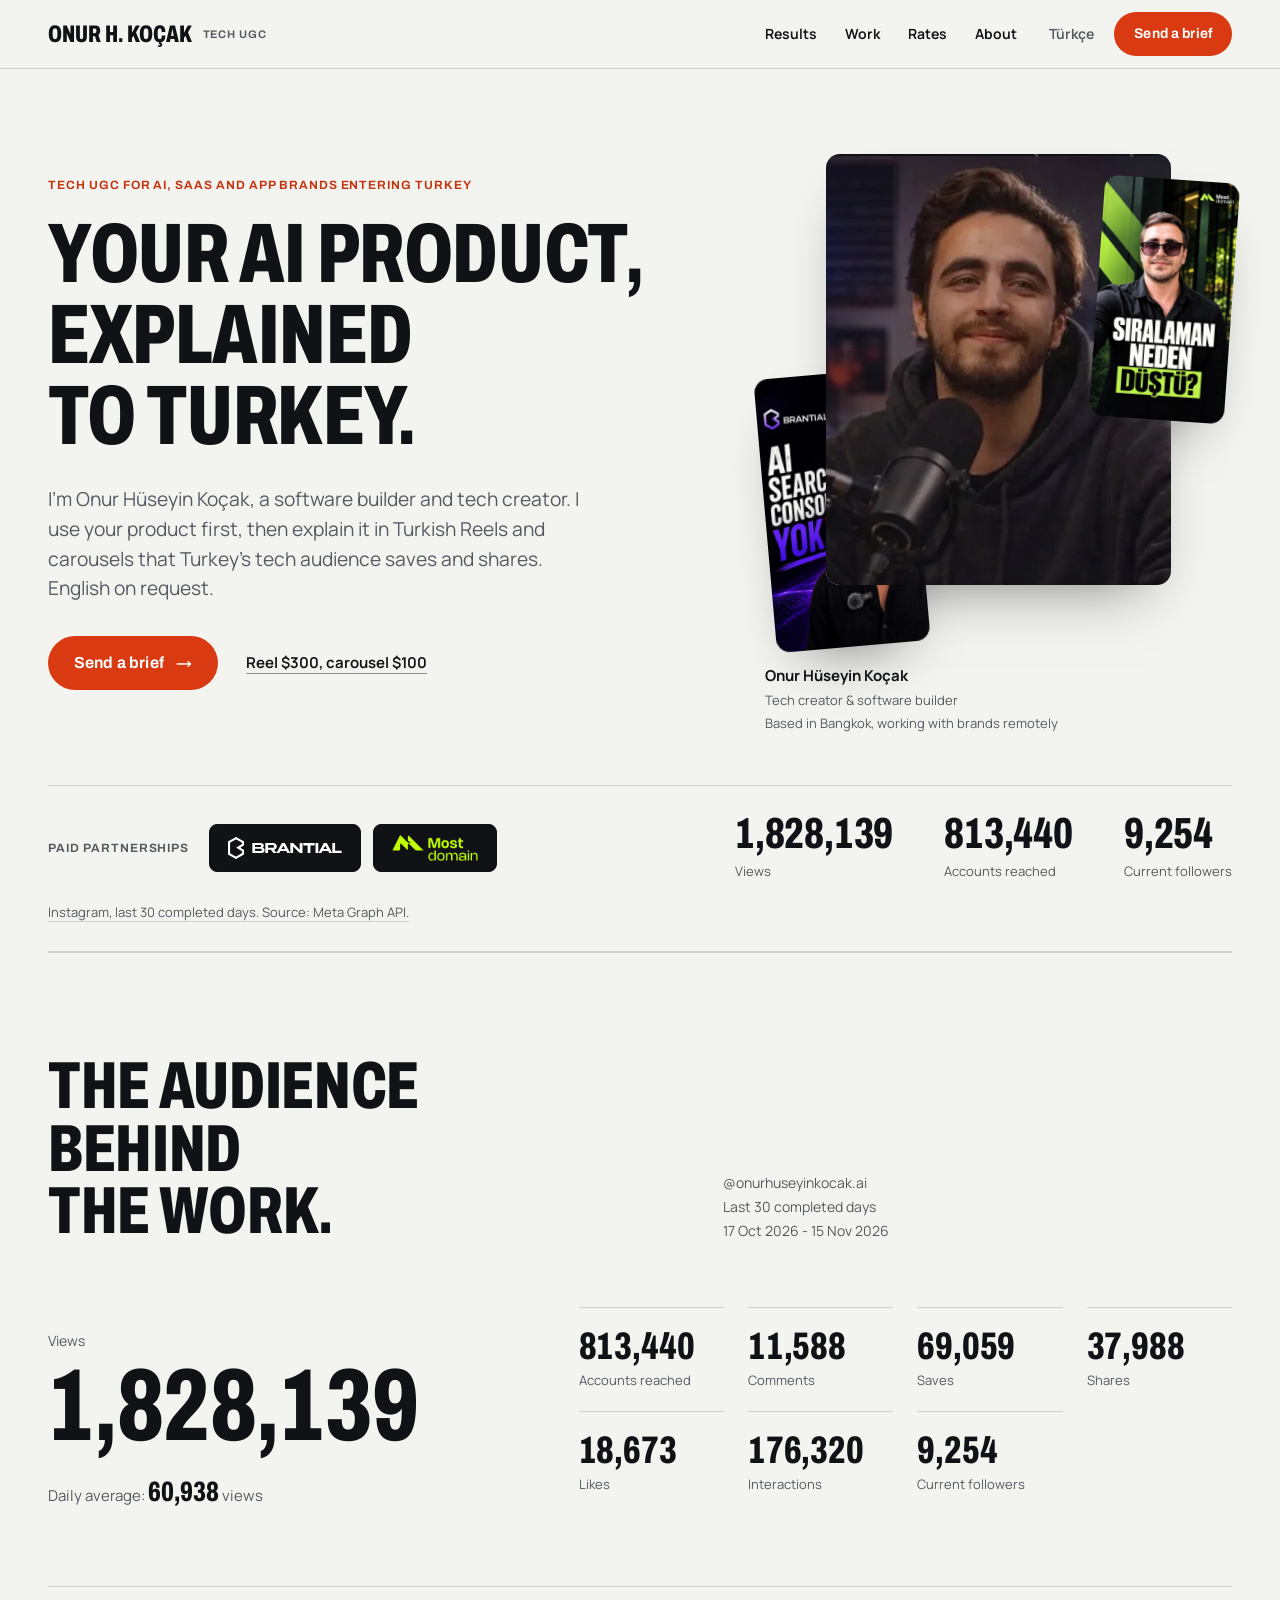
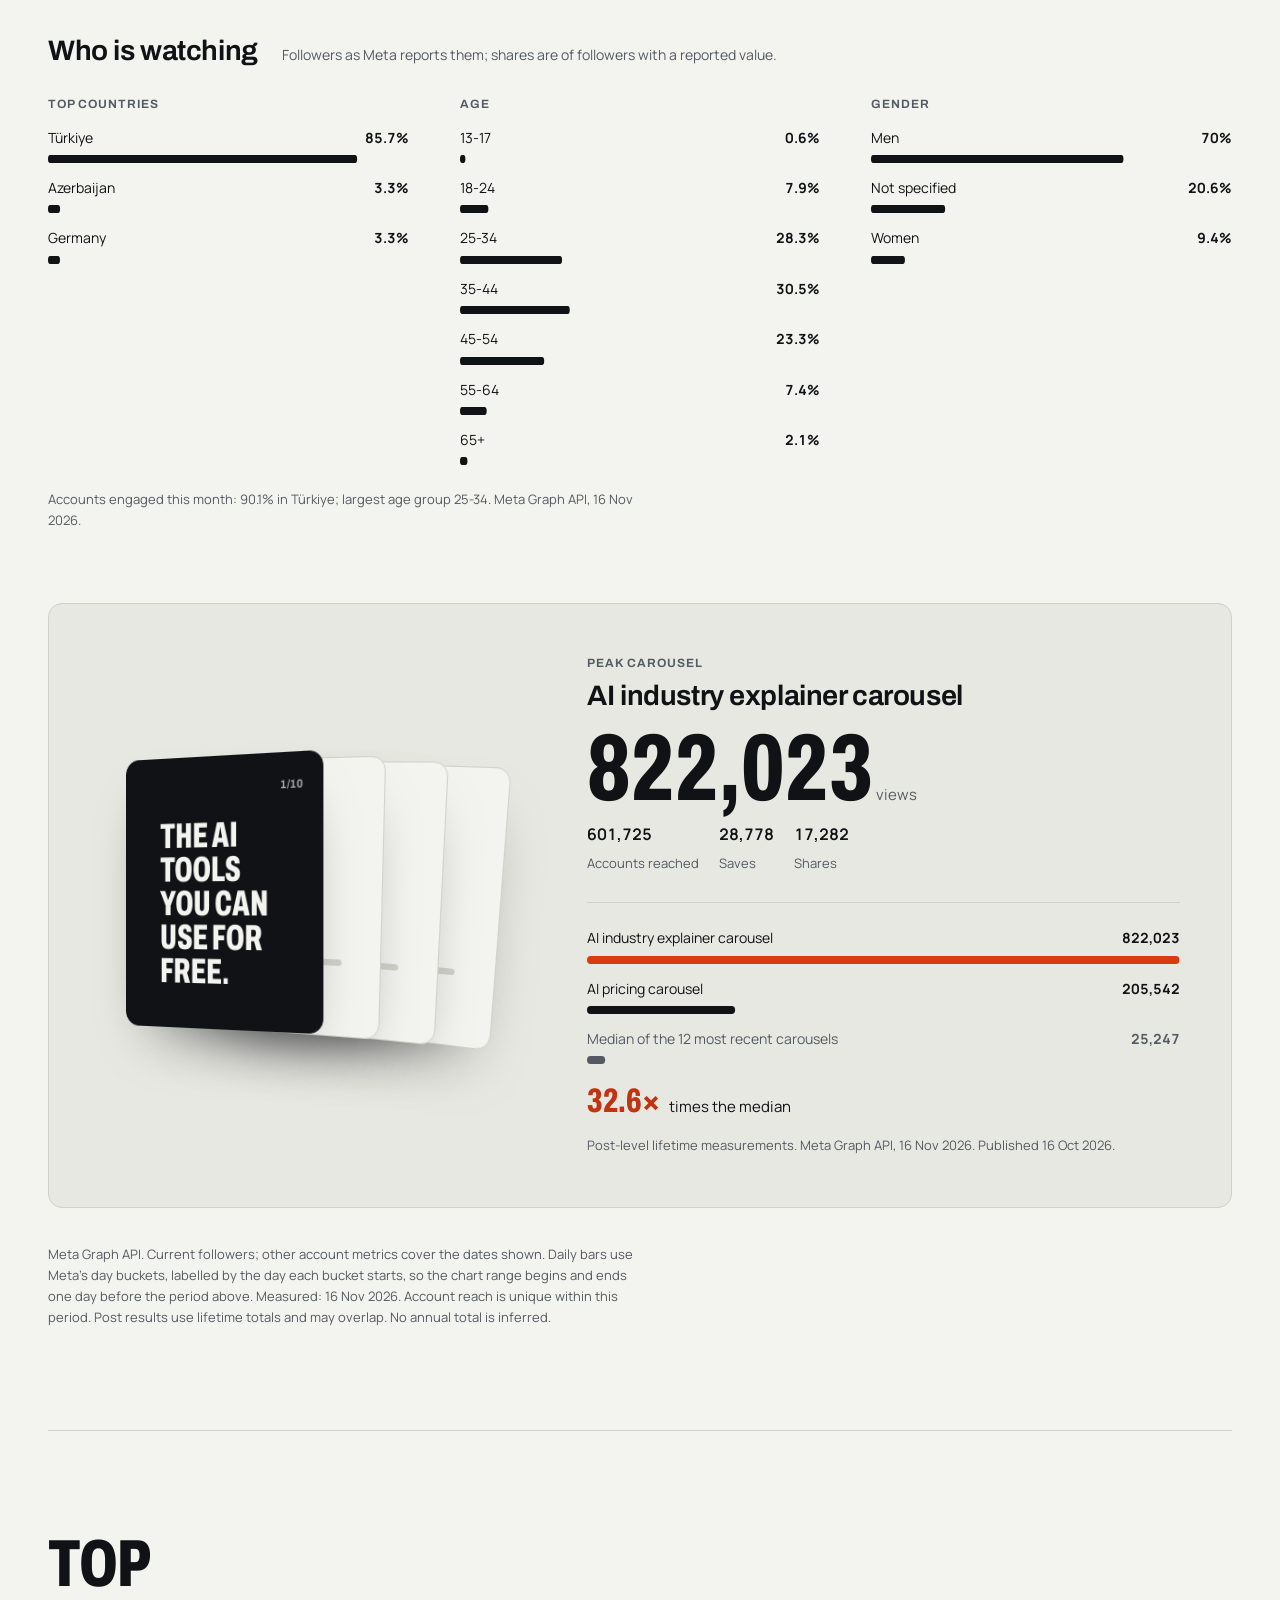
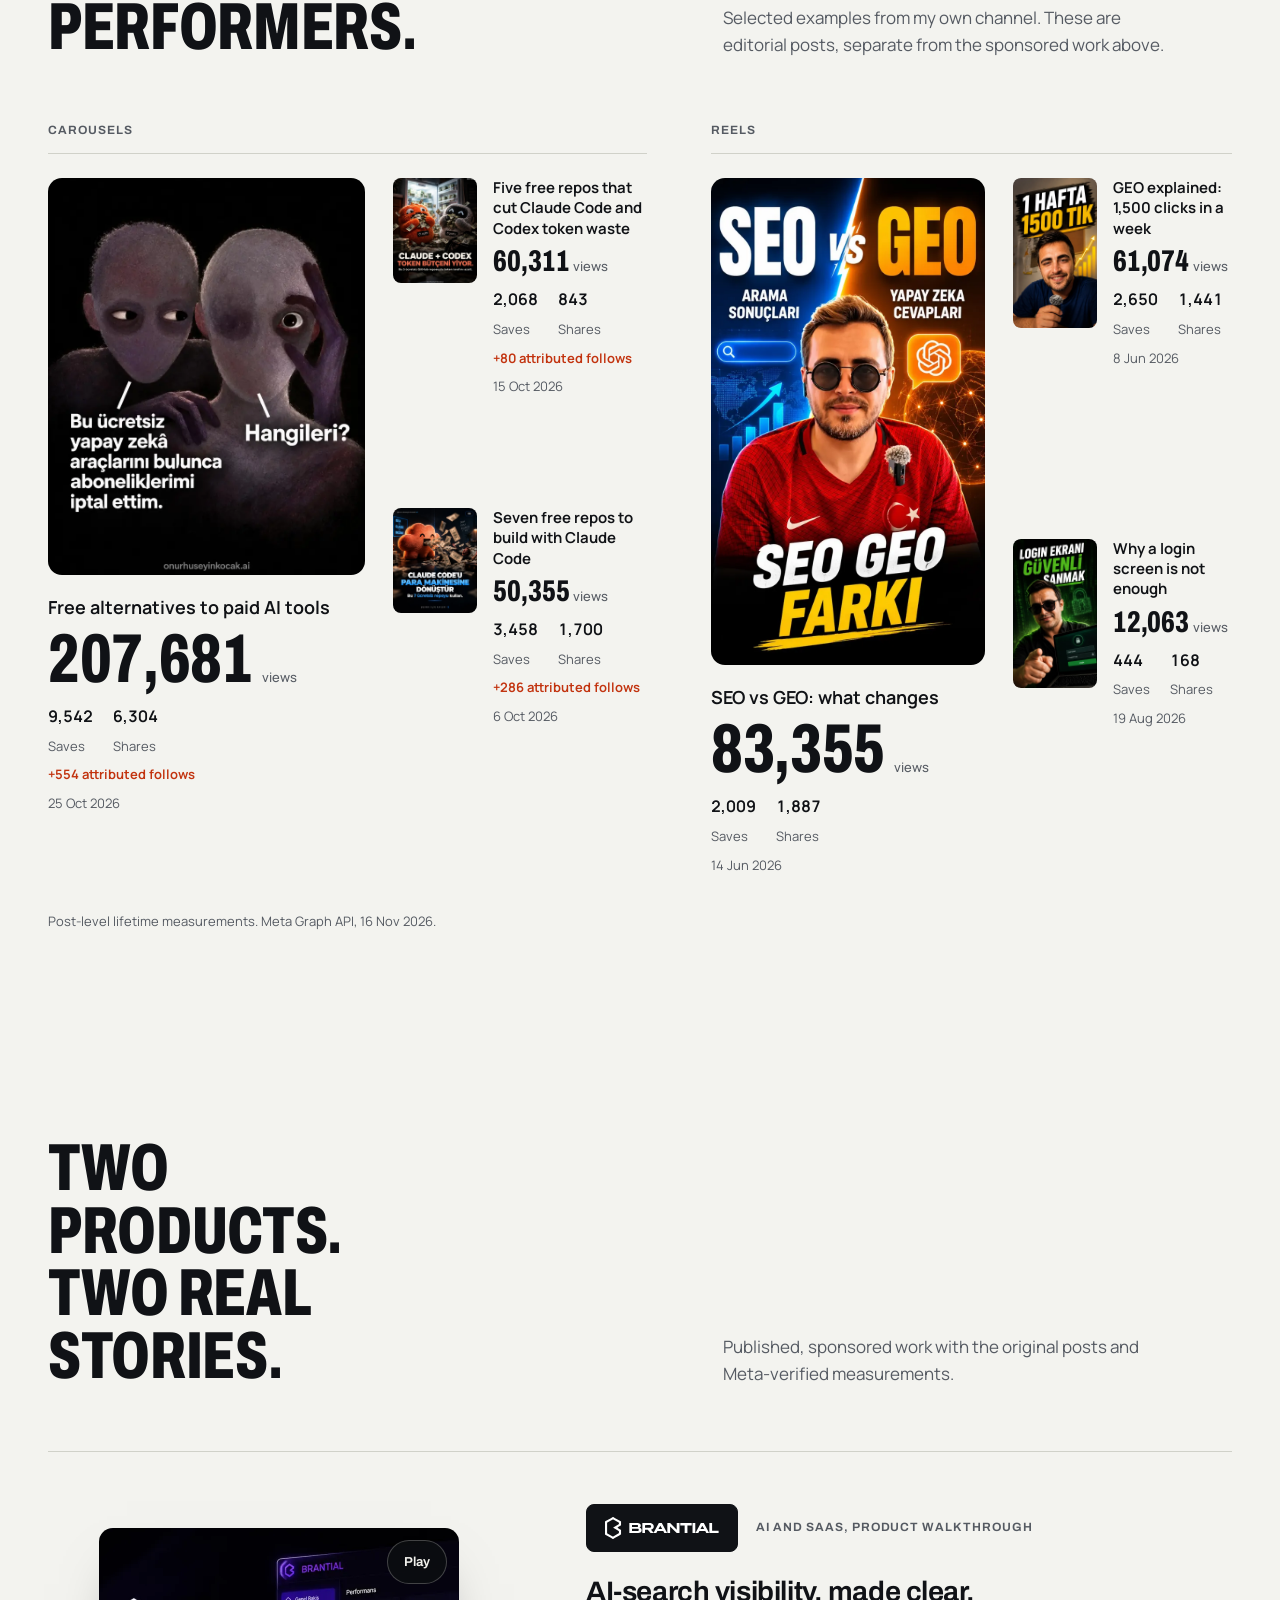
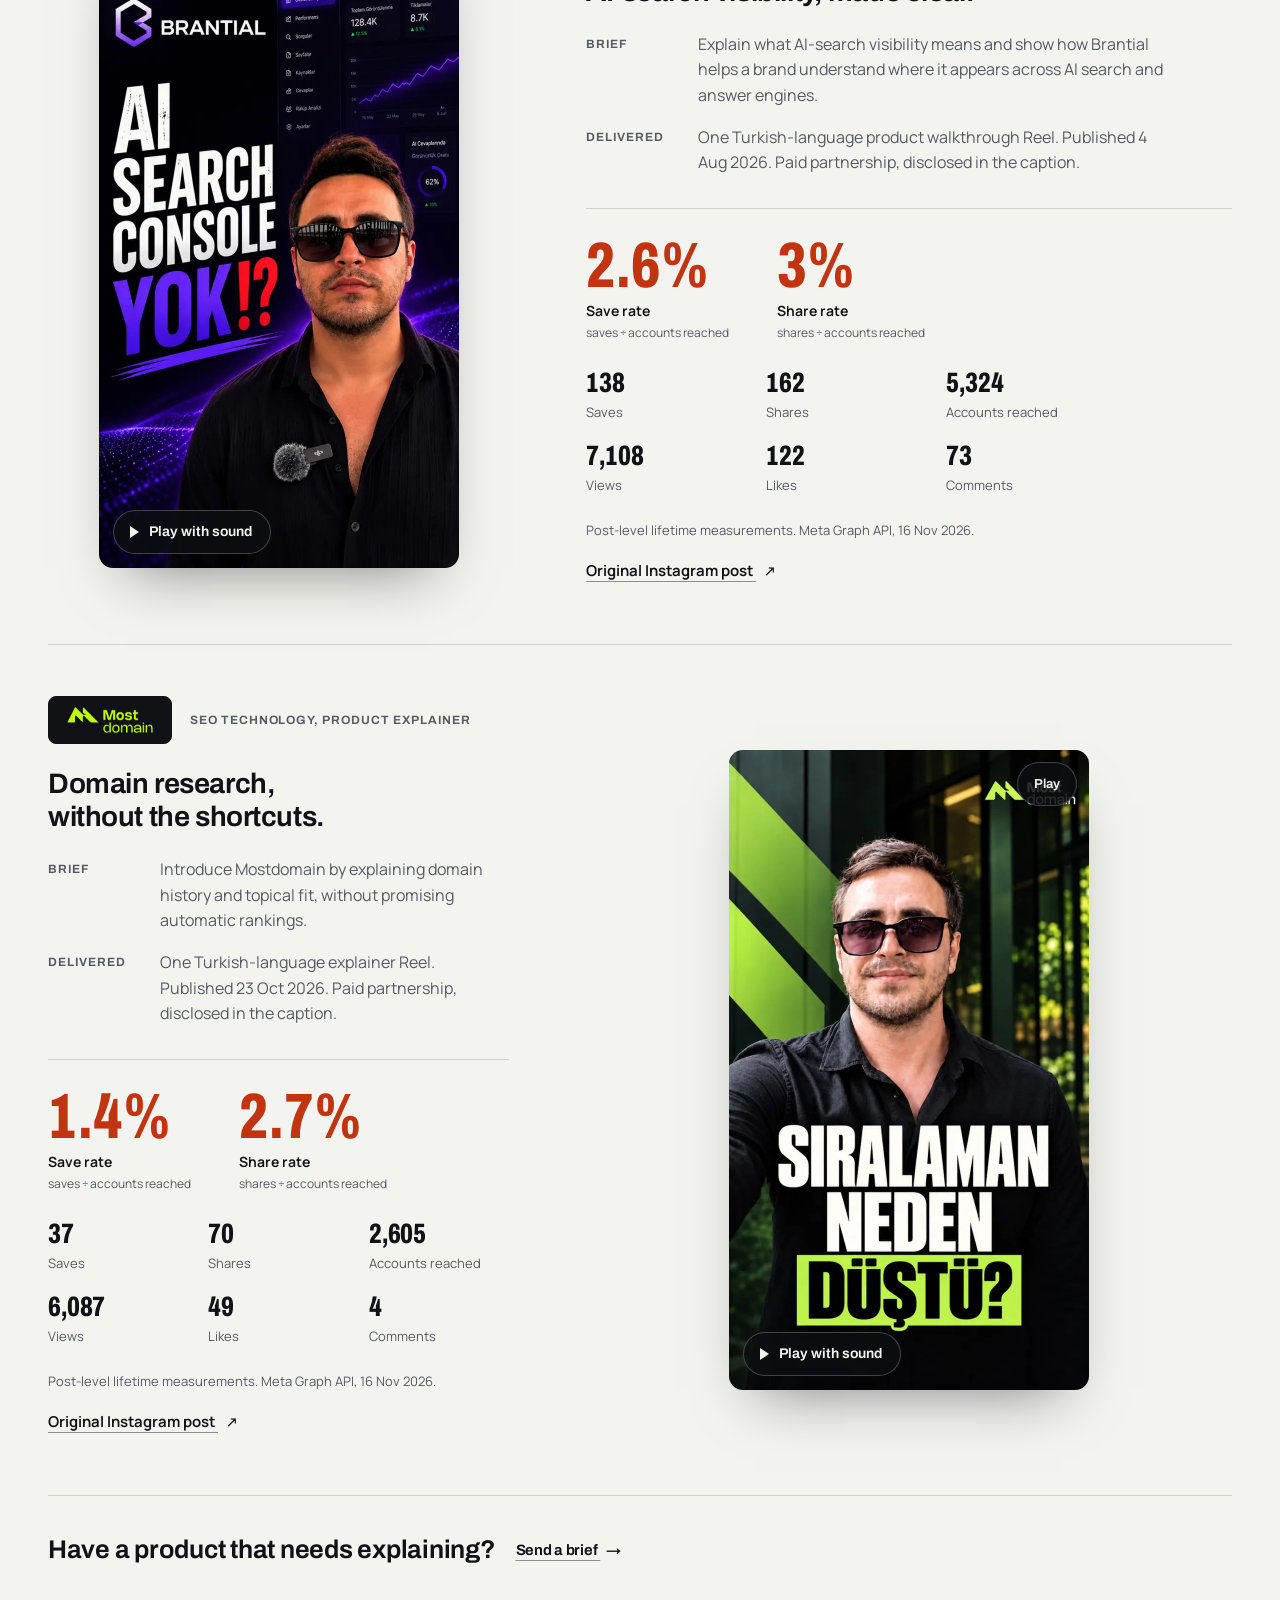
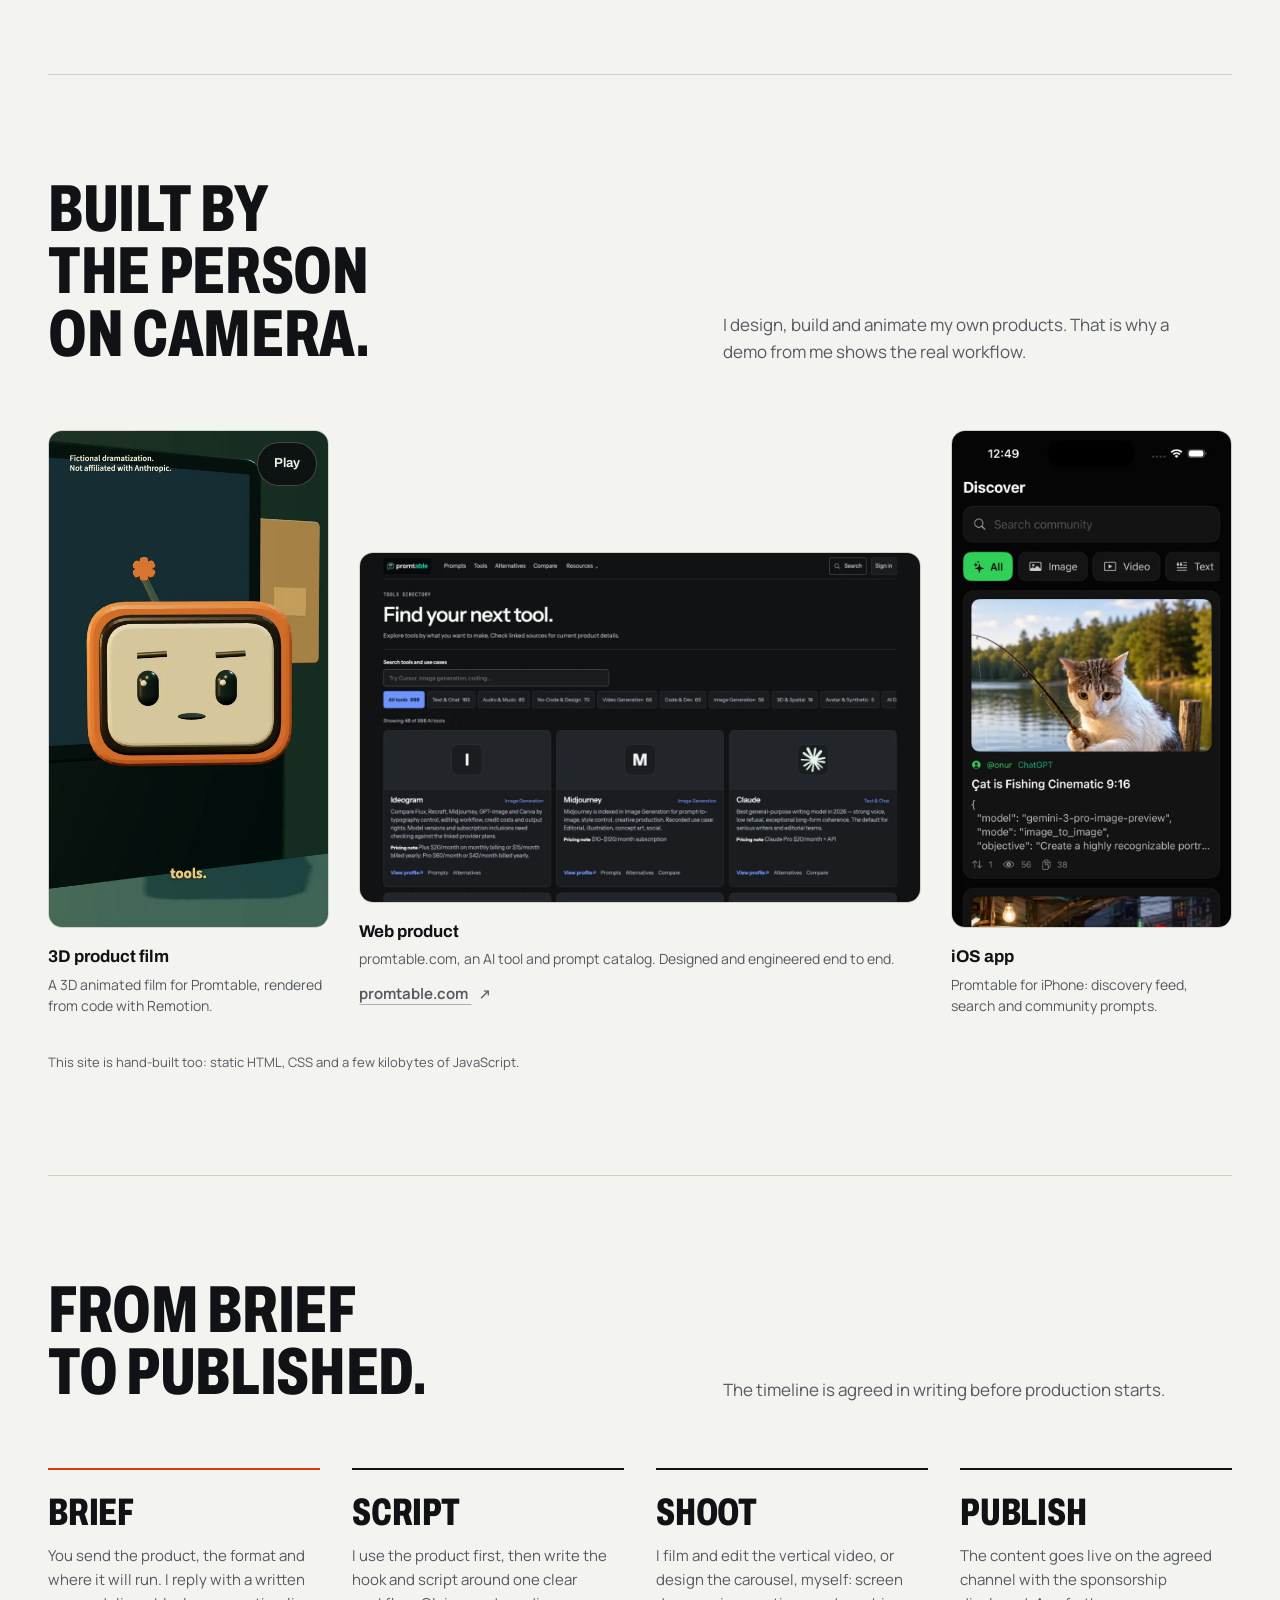
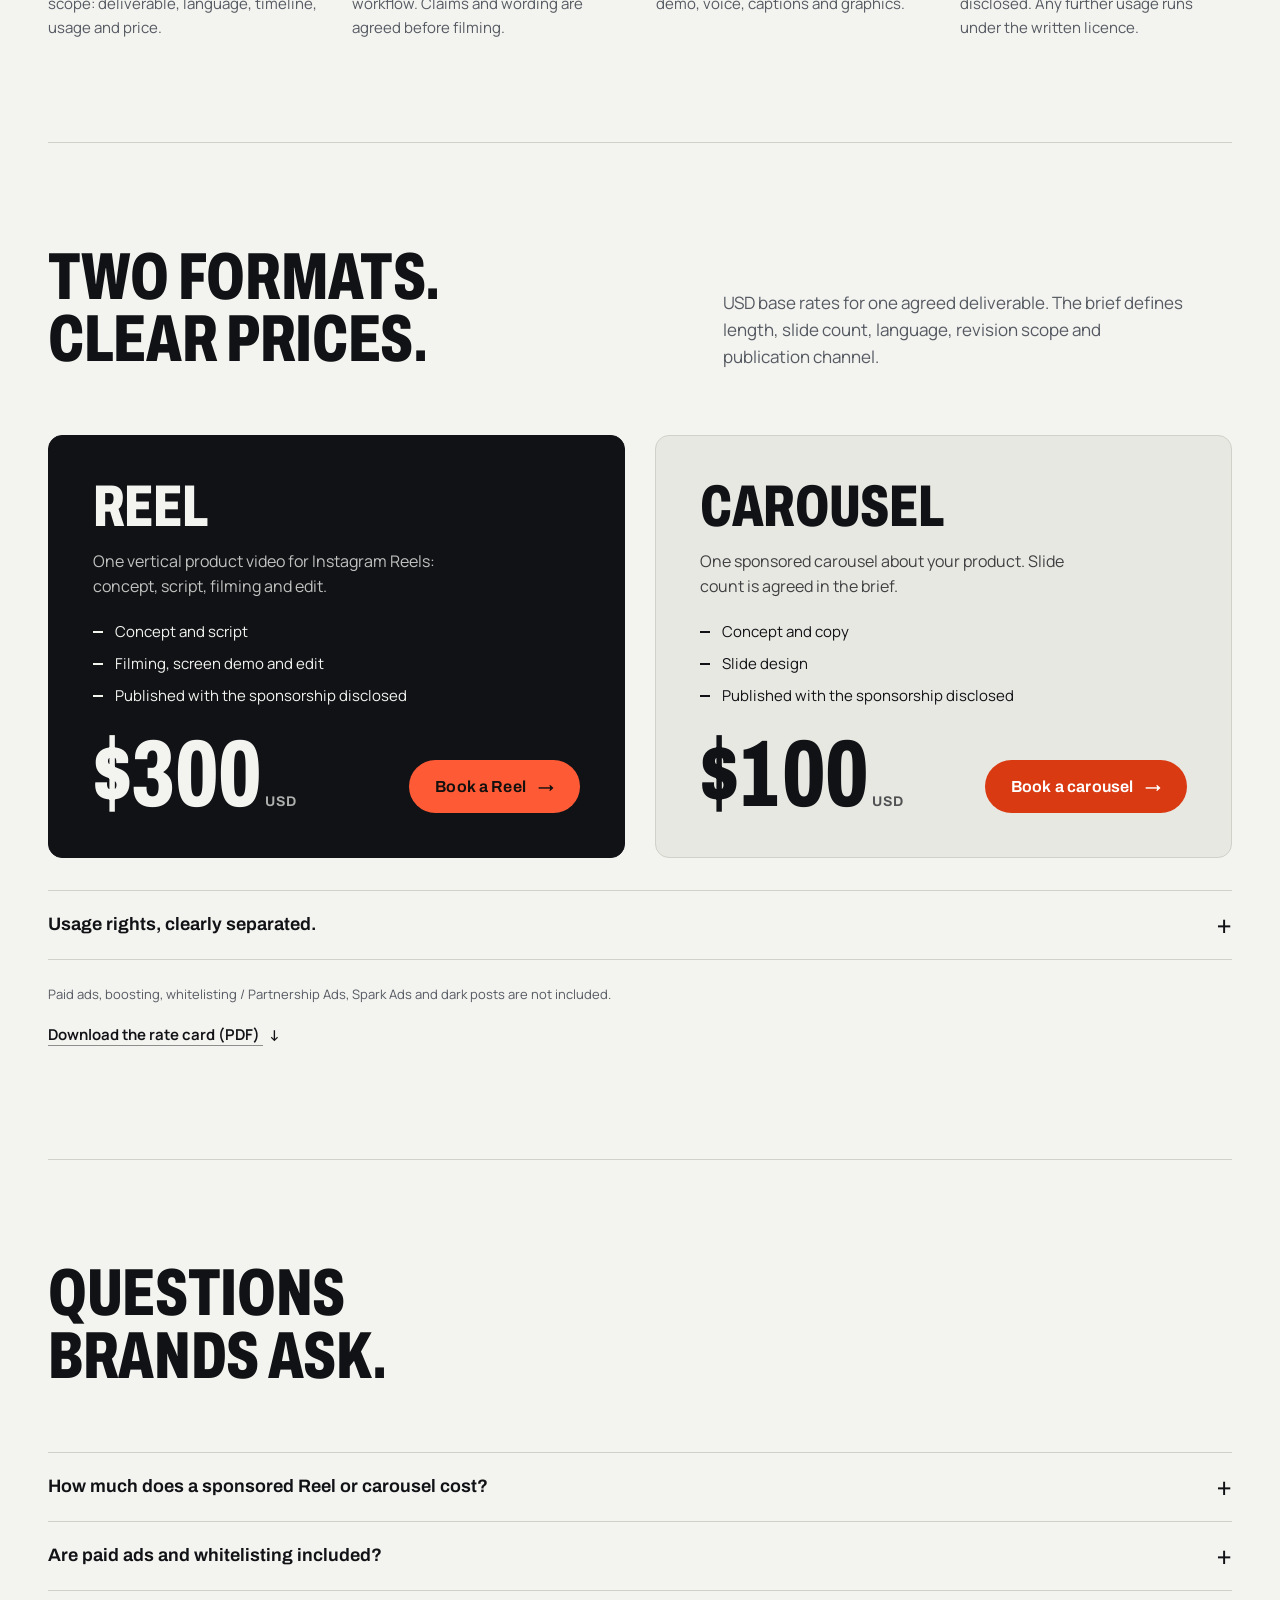
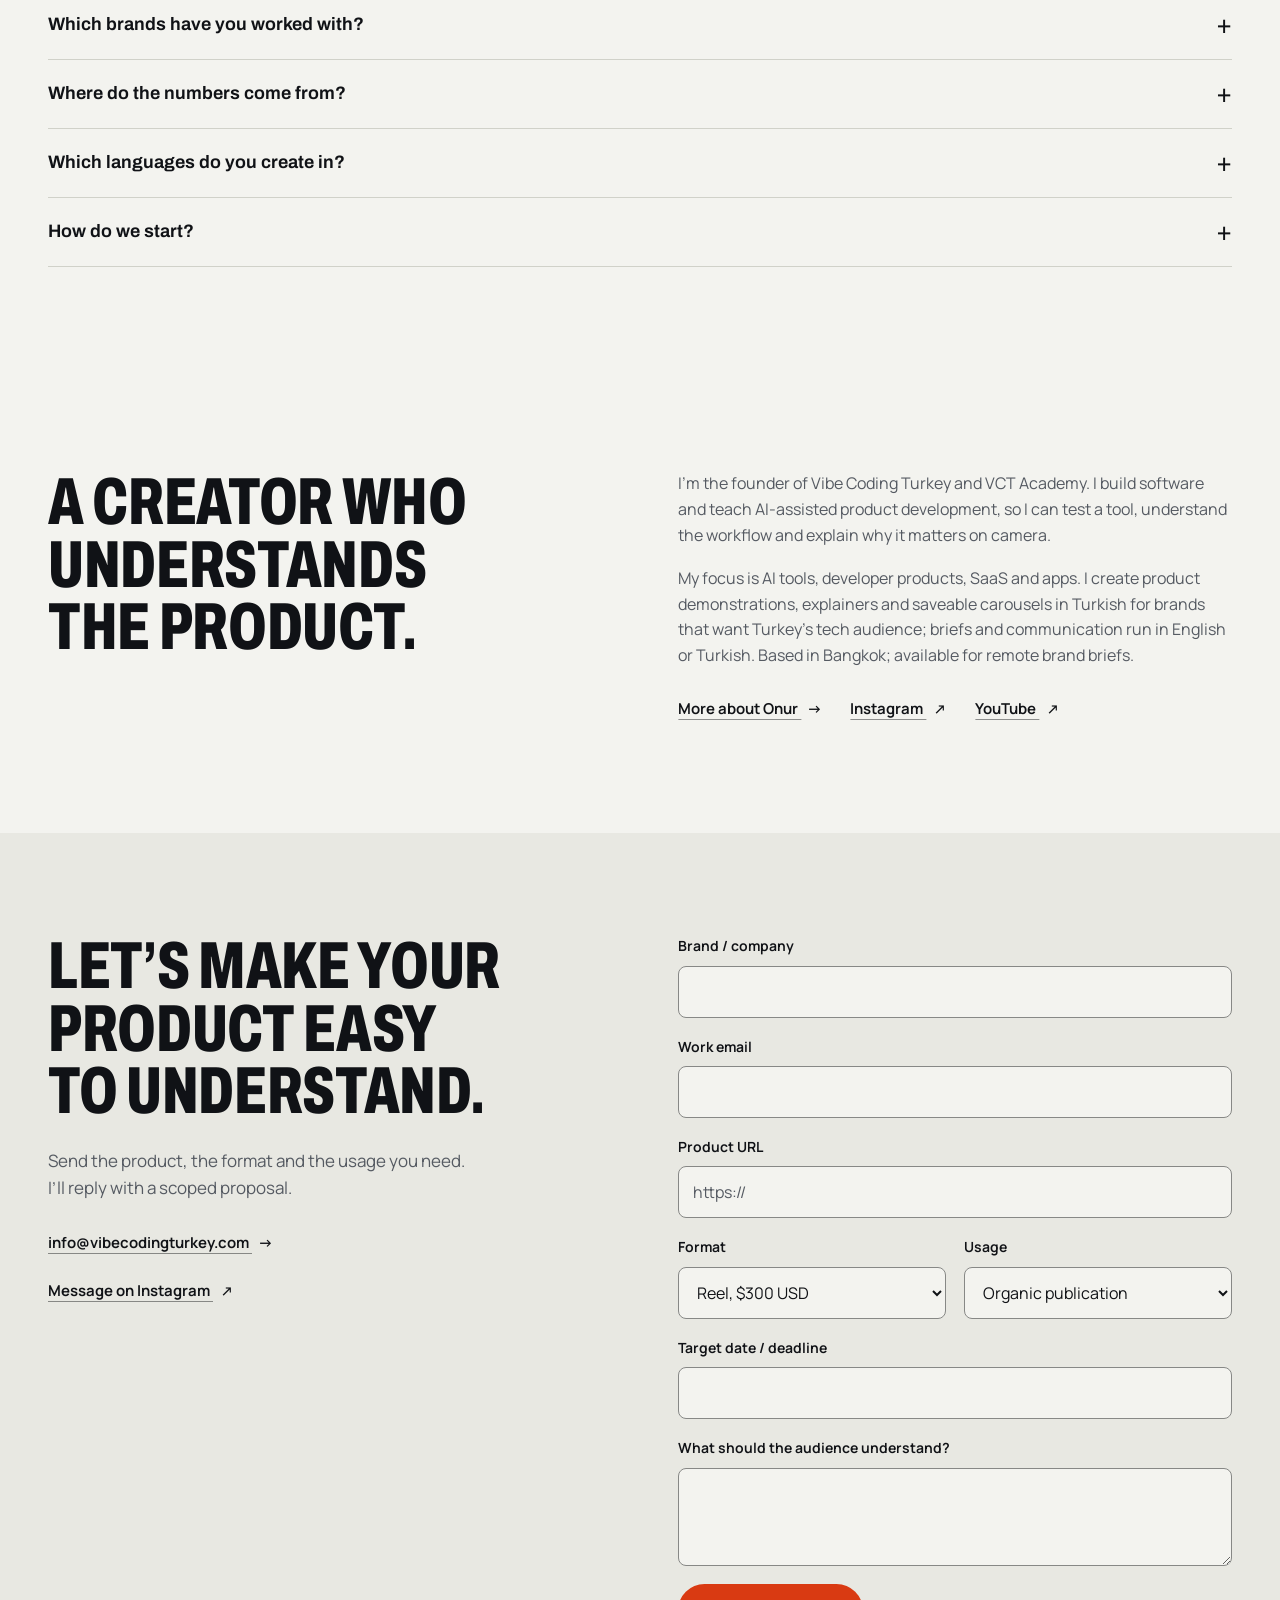
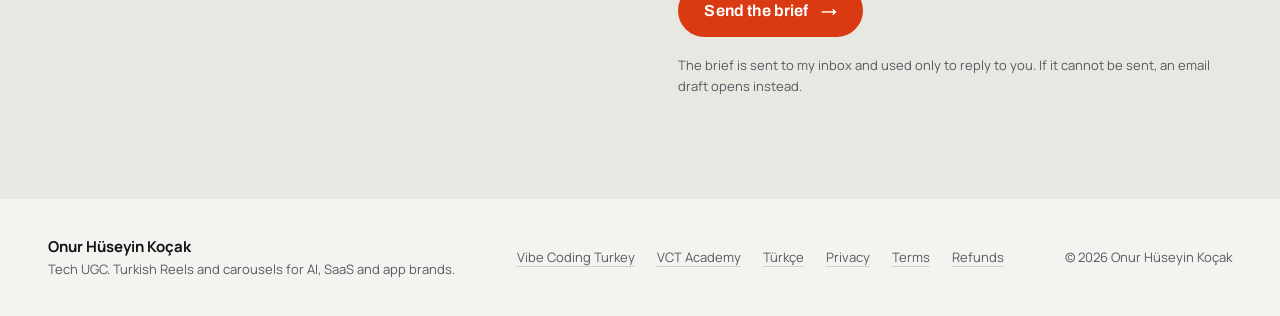
==== commit ed1a67a3: "fix: shorter hero headline and reliable focus after choosing a format Co-Authored-By: Claude Fable 5" ====
--- a/index.html
+++ b/index.html
@@ -1,6 +1,6 @@
 <!doctype html><html lang="en"><head><meta charset="utf-8"><meta name="viewport" content="width=device-width,initial-scale=1"><title>Onur Hüseyin Koçak | Tech UGC for AI and SaaS Brands Entering Turkey</title><meta name="description" content="Turkish-language tech UGC for AI, SaaS and app brands: reach Turkey’s tech audience. Brantial and Mostdomain work, dated Instagram data, Reels $300, carousels $100."><meta name="robots" content="index,follow,max-image-preview:large"><meta name="color-scheme" content="light dark"><meta name="theme-color" content="#f3f3ef" media="(prefers-color-scheme: light)"><meta name="theme-color" content="#0c0e11" media="(prefers-color-scheme: dark)"><link rel="canonical" href="https://ugc-onur.vibecodingturkey.com/"><link rel="alternate" hreflang="en" href="https://ugc-onur.vibecodingturkey.com/"><link rel="alternate" hreflang="tr" href="https://ugc-onur.vibecodingturkey.com/tr/"><link rel="alternate" hreflang="x-default" href="https://ugc-onur.vibecodingturkey.com/"><meta property="og:type" content="website"><meta property="og:site_name" content="Onur Hüseyin Koçak"><meta property="og:locale" content="en_US"><meta property="og:title" content="Onur Hüseyin Koçak | Tech UGC for AI and SaaS Brands Entering Turkey"><meta property="og:description" content="Turkish-language tech UGC for AI, SaaS and app brands: reach Turkey’s tech audience. Brantial and Mostdomain work, dated Instagram data, Reels $300, carousels $100."><meta property="og:url" content="https://ugc-onur.vibecodingturkey.com/"><meta property="og:image" content="https://ugc-onur.vibecodingturkey.com/assets/img/og-onur.jpg"><meta property="og:image:width" content="1200"><meta property="og:image:height" content="630"><meta property="og:image:alt" content="Onur Hüseyin Koçak, tech creator and software developer, at a recording microphone"><meta name="twitter:card" content="summary_large_image"><meta name="twitter:image" content="https://ugc-onur.vibecodingturkey.com/assets/img/og-onur.jpg"><link rel="icon" href="/assets/favicon.svg"><link rel="preload" href="/assets/fonts/archivo-variable.woff2" as="font" type="font/woff2" crossorigin><link rel="preload" href="/assets/fonts/manrope-variable.woff2" as="font" type="font/woff2" crossorigin><link rel="stylesheet" href="/creator.css"><script type="application/ld+json">{"@context":"https://schema.org","@graph":[{"@type":"Person","@id":"https://vibecodingturkey.com/onur-huseyin-kocak#person","name":"Onur Hüseyin Koçak","alternateName":["Onur Koçak","Onur Huseyin Kocak","onurhuseyinkocak.ai"],"url":"https://ugc-onur.vibecodingturkey.com/onur-huseyin-kocak/","jobTitle":["Tech UGC Creator","Software Developer"],"description":"Onur Hüseyin Koçak, a software builder and tech creator. I use your product first, then explain it in Turkish Reels and carousels that Turkey’s tech audience saves and shares. English on request.","image":{"@type":"ImageObject","@id":"https://ugc-onur.vibecodingturkey.com/#portrait","contentUrl":"https://ugc-onur.vibecodingturkey.com/assets/img/onur-900.webp","caption":"Onur Hüseyin Koçak, tech creator and software developer, at a recording microphone.","representativeOfPage":true,"license":"https://ugc-onur.vibecodingturkey.com/usage-rights/","acquireLicensePage":"https://ugc-onur.vibecodingturkey.com/#brief","creditText":"Onur Hüseyin Koçak"},"knowsLanguage":["tr","en"],"knowsAbout":["Tech UGC","AI tools","SaaS","Mobile apps","Instagram Reels","Instagram carousels","Vibe coding"],"homeLocation":{"@type":"Place","name":"Bangkok, Thailand"},"sameAs":["https://www.instagram.com/onurhuseyinkocak.ai/","https://www.youtube.com/@onurhuseyinkocak","https://github.com/onurhuseyinkocak","https://www.linkedin.com/in/onurhuseyinkocak","https://www.tiktok.com/@honored.ai"],"worksFor":{"@type":"Organization","name":"Vibe Coding Turkey","url":"https://vibecodingturkey.com"}},{"@type":"WebPage","@id":"https://ugc-onur.vibecodingturkey.com/#page","url":"https://ugc-onur.vibecodingturkey.com/","name":"Onur Hüseyin Koçak | Tech UGC for AI and SaaS Brands Entering Turkey","inLanguage":"en","about":{"@id":"https://vibecodingturkey.com/onur-huseyin-kocak#person"},"primaryImageOfPage":{"@id":"https://ugc-onur.vibecodingturkey.com/#portrait"},"dateModified":"2026-11-16T06:55:10.315Z"},{"@type":"Service","@id":"https://ugc-onur.vibecodingturkey.com/#format-0","name":"Reel","description":"One vertical product video for Instagram Reels: concept, script, filming and edit.","provider":{"@id":"https://vibecodingturkey.com/onur-huseyin-kocak#person"},"offers":{"@type":"Offer","price":"300","priceCurrency":"USD","url":"https://ugc-onur.vibecodingturkey.com/#rates","description":"USD base rates for one agreed deliverable. The brief defines length, slide count, language, revision scope and publication channel. Paid ads, boosting, whitelisting / Partnership Ads, Spark Ads and dark posts are not included."}},{"@type":"Service","@id":"https://ugc-onur.vibecodingturkey.com/#format-1","name":"Carousel","description":"One sponsored carousel about your product. Slide count is agreed in the brief.","provider":{"@id":"https://vibecodingturkey.com/onur-huseyin-kocak#person"},"offers":{"@type":"Offer","price":"100","priceCurrency":"USD","url":"https://ugc-onur.vibecodingturkey.com/#rates","description":"USD base rates for one agreed deliverable. The brief defines length, slide count, language, revision scope and publication channel. Paid ads, boosting, whitelisting / Partnership Ads, Spark Ads and dark posts are not included."}},{"@type":"VideoObject","name":"Brantial: AI-search visibility, made clear.","description":"Explain what AI-search visibility means and show how Brantial helps a brand understand where it appears across AI search and answer engines.","thumbnailUrl":"https://ugc-onur.vibecodingturkey.com/assets/creator/18211971262345987.jpg","contentUrl":"https://ugc-onur.vibecodingturkey.com/assets/creator/18211971262345987.mp4","uploadDate":"2026-08-04T07:01:16.000Z","creator":{"@id":"https://vibecodingturkey.com/onur-huseyin-kocak#person"},"url":"https://www.instagram.com/reel/Dbm-NzGBpAW/","about":{"@type":"Organization","name":"Brantial","url":"https://brantial.ai/","sameAs":["https://www.instagram.com/brantialai/"]}},{"@type":"VideoObject","name":"Mostdomain: Domain research, without the shortcuts.","description":"Introduce Mostdomain by explaining domain history and topical fit, without promising automatic rankings.","thumbnailUrl":"https://ugc-onur.vibecodingturkey.com/assets/creator/17961609438230427.jpg","contentUrl":"https://ugc-onur.vibecodingturkey.com/assets/creator/17961609438230427.mp4","uploadDate":"2026-10-23T10:49:41.000Z","creator":{"@id":"https://vibecodingturkey.com/onur-huseyin-kocak#person"},"url":"https://www.instagram.com/reel/De1X_KdB12-/","about":{"@type":"Organization","name":"Mostdomain","url":"https://www.mostdomain.com/","sameAs":["https://www.instagram.com/mostdomain/"]}},{"@type":"FAQPage","@id":"https://ugc-onur.vibecodingturkey.com/#faq","mainEntity":[{"@type":"Question","name":"How much does a sponsored Reel or carousel cost?","acceptedAnswer":{"@type":"Answer","text":"One Reel is $300 USD and one sponsored carousel is $100 USD. Length, slide count, language, revisions and publication channel are fixed in the written brief."}},{"@type":"Question","name":"Are paid ads and whitelisting included?","acceptedAnswer":{"@type":"Answer","text":"No. Paid ads, boosting, whitelisting / Partnership Ads, Spark Ads and dark posts are not included. They are licensed separately in writing."}},{"@type":"Question","name":"Which brands have you worked with?","acceptedAnswer":{"@type":"Answer","text":"My published paid partnerships are Brantial (AI-search visibility) and Mostdomain (domain research). Both are disclosed in the caption and shown above with their Instagram measurements."}},{"@type":"Question","name":"Where do the numbers come from?","acceptedAnswer":{"@type":"Answer","text":"From the Meta Graph API for the Instagram account @onurhuseyinkocak.ai. Account figures cover the last 30 completed days; post figures are lifetime totals. Every figure carries its measurement date."}},{"@type":"Question","name":"Which languages do you create in?","acceptedAnswer":{"@type":"Answer","text":"Turkish is the main language: the account and both published sponsored Reels are in Turkish, for an audience that is mostly in Turkey. English content is available on request; no English example is published yet."}},{"@type":"Question","name":"How do we start?","acceptedAnswer":{"@type":"Answer","text":"Send the product URL, the format, the usage you need and your target date through the brief form, by email or on Instagram. I reply with a written scope and price before anything is produced."}}]}]}</script><script defer src="/creator.js"></script></head><body><a class="skip" href="#main">Skip to content</a>
 <header class="header"><div class="wrap header-in"><a class="wordmark" href="/">Onur H. Koçak<span>Tech UGC</span></a><nav aria-label="Main navigation"><a href="#results">Results</a><a href="#work">Work</a><a href="#rates">Rates</a><a href="#about">About</a></nav><div class="header-actions"><a class="language" href="/tr/" lang="tr" hreflang="tr">Türkçe</a><a class="button small" href="#brief">Send a brief</a></div></div></header>
-<main id="main"><section class="hero wrap"><div class="hero-copy"><p class="eyebrow">Tech UGC for AI, SaaS and app brands entering Turkey</p><h1>Your AI product,<br>explained to Turkey’s<br>tech audience.</h1><p class="intro">I’m Onur Hüseyin Koçak, a software builder and tech creator. I use your product first, then explain it in Turkish Reels and carousels that Turkey’s tech audience saves and shares. English on request.</p><div class="hero-actions"><a class="button" href="#brief">Send a brief <span class="arr" aria-hidden="true">→</span></a><a class="text-link" href="#rates">Reel $300, carousel $100</a></div></div>
+<main id="main"><section class="hero wrap"><div class="hero-copy"><p class="eyebrow">Tech UGC for AI, SaaS and app brands entering Turkey</p><h1>Your AI product,<br>explained<br>to Turkey.</h1><p class="intro">I’m Onur Hüseyin Koçak, a software builder and tech creator. I use your product first, then explain it in Turkish Reels and carousels that Turkey’s tech audience saves and shares. English on request.</p><div class="hero-actions"><a class="button" href="#brief">Send a brief <span class="arr" aria-hidden="true">→</span></a><a class="text-link" href="#rates">Reel $300, carousel $100</a></div></div>
 <figure class="stack" data-tilt><div class="stack-scene"><img class="stack-cover stack-a" src="/assets/creator/18211971262345987-720.webp" alt="Brantial Reel" width="720" height="1280" decoding="async" fetchpriority="low"><img class="stack-portrait" src="/assets/img/onur-900.webp" srcset="/assets/img/onur-900.webp 900w, /assets/img/onur-1170.webp 1170w" sizes="(max-width: 760px) 92vw, 520px" alt="Onur Hüseyin Koçak, Tech creator &amp; software builder" width="900" height="520" fetchpriority="high"><img class="stack-cover stack-b" src="/assets/creator/17961609438230427-720.webp" alt="Mostdomain Reel" width="720" height="1280" decoding="async" fetchpriority="low"></div><figcaption><strong>Onur Hüseyin Koçak</strong><span>Tech creator & software builder</span><span>Based in Bangkok, working with brands remotely</span></figcaption></figure></section>
 <section class="proof wrap" aria-label="Paid partnerships"><div class="proof-brands"><p class="label">Paid partnerships</p><a class="plate" href="#case-18211971262345987"><img src="/assets/brands/brantial.svg" alt="Brantial" width="394" height="76" loading="lazy"></a><a class="plate" href="#case-17961609438230427"><img src="/assets/brands/mostdomain.png" alt="Mostdomain" width="512" height="155" loading="lazy"></a></div><dl class="proof-stats"><div><dt>Views</dt><dd data-account="views">1,828,139</dd></div><div><dt>Accounts reached</dt><dd data-account="reach">813,440</dd></div><div><dt>Current followers</dt><dd data-account="followers">9,254</dd></div></dl><p class="proof-note"><a href="#results">Instagram, last 30 completed days. Source: Meta Graph API.</a></p></section>
 <section id="results" class="results wrap" aria-labelledby="results-title"><div class="section-top"><h2 id="results-title">The audience behind the work.</h2><p class="period">@onurhuseyinkocak.ai<br>Last 30 completed days<br><time data-period="startDate" datetime="2026-10-17">17 Oct 2026</time> - <time data-period="endDate" datetime="2026-11-15">15 Nov 2026</time></p></div><div class="metric-layout"><div class="lead-metric"><span>Views</span><strong data-account="views">1,828,139</strong><p class="lead-note">Daily average: <b>60,938</b> views</p></div><dl class="metrics"><div><dt>Accounts reached</dt><dd data-account="reach">813,440</dd></div><div><dt>Comments</dt><dd data-account="comments">11,588</dd></div><div><dt>Saves</dt><dd data-account="saves">69,059</dd></div><div><dt>Shares</dt><dd data-account="shares">37,988</dd></div><div><dt>Likes</dt><dd data-account="likes">18,673</dd></div><div><dt>Interactions</dt><dd data-account="total_interactions">176,320</dd></div><div><dt>Current followers</dt><dd data-account="followers">9,254</dd></div></dl></div><div class="audience" role="group" aria-labelledby="audience-title"><div class="audience-head"><h3 id="audience-title">Who is watching</h3><p>Followers as Meta reports them; shares are of followers with a reported value.</p></div><div class="audience-grid"><div><p class="label">Top countries</p><ul class="bars"><li class="bar-other"><span>Türkiye</span><b>85.7%</b><svg viewBox="0 0 100 6" preserveAspectRatio="none" aria-hidden="true" focusable="false"><rect width="85.75" height="6" rx="0.6" ry="3"/></svg></li><li class="bar-other"><span>Azerbaijan</span><b>3.3%</b><svg viewBox="0 0 100 6" preserveAspectRatio="none" aria-hidden="true" focusable="false"><rect width="3.35" height="6" rx="0.6" ry="3"/></svg></li><li class="bar-other"><span>Germany</span><b>3.3%</b><svg viewBox="0 0 100 6" preserveAspectRatio="none" aria-hidden="true" focusable="false"><rect width="3.33" height="6" rx="0.6" ry="3"/></svg></li></ul></div><div><p class="label">Age</p><ul class="bars"><li class="bar-other"><span>13-17</span><b>0.6%</b><svg viewBox="0 0 100 6" preserveAspectRatio="none" aria-hidden="true" focusable="false"><rect width="1.50" height="6" rx="0.6" ry="3"/></svg></li><li class="bar-other"><span>18-24</span><b>7.9%</b><svg viewBox="0 0 100 6" preserveAspectRatio="none" aria-hidden="true" focusable="false"><rect width="7.87" height="6" rx="0.6" ry="3"/></svg></li><li class="bar-other"><span>25-34</span><b>28.3%</b><svg viewBox="0 0 100 6" preserveAspectRatio="none" aria-hidden="true" focusable="false"><rect width="28.31" height="6" rx="0.6" ry="3"/></svg></li><li class="bar-other"><span>35-44</span><b>30.5%</b><svg viewBox="0 0 100 6" preserveAspectRatio="none" aria-hidden="true" focusable="false"><rect width="30.45" height="6" rx="0.6" ry="3"/></svg></li><li class="bar-other"><span>45-54</span><b>23.3%</b><svg viewBox="0 0 100 6" preserveAspectRatio="none" aria-hidden="true" focusable="false"><rect width="23.35" height="6" rx="0.6" ry="3"/></svg></li><li class="bar-other"><span>55-64</span><b>7.4%</b><svg viewBox="0 0 100 6" preserveAspectRatio="none" aria-hidden="true" focusable="false"><rect width="7.40" height="6" rx="0.6" ry="3"/></svg></li><li class="bar-other"><span>65+</span><b>2.1%</b><svg viewBox="0 0 100 6" preserveAspectRatio="none" aria-hidden="true" focusable="false"><rect width="2.07" height="6" rx="0.6" ry="3"/></svg></li></ul></div><div><p class="label">Gender</p><ul class="bars"><li class="bar-other"><span>Men</span><b>70%</b><svg viewBox="0 0 100 6" preserveAspectRatio="none" aria-hidden="true" focusable="false"><rect width="70.03" height="6" rx="0.6" ry="3"/></svg></li><li class="bar-other"><span>Not specified</span><b>20.6%</b><svg viewBox="0 0 100 6" preserveAspectRatio="none" aria-hidden="true" focusable="false"><rect width="20.57" height="6" rx="0.6" ry="3"/></svg></li><li class="bar-other"><span>Women</span><b>9.4%</b><svg viewBox="0 0 100 6" preserveAspectRatio="none" aria-hidden="true" focusable="false"><rect width="9.41" height="6" rx="0.6" ry="3"/></svg></li></ul></div></div><p class="source">Accounts engaged this month: 90.1% in Türkiye; largest age group 25-34. Meta Graph API, <time datetime="2026-11-16T06:55:10.315Z">16 Nov 2026</time>.</p></div><div class="peak" role="group" aria-labelledby="peak-title"><div class="deck" aria-hidden="true"><div class="slide d3"><b>03</b><i></i><i></i><i></i></div><div class="slide d2"><b>02</b><i></i><i></i><i></i></div><div class="slide d1"><b>01</b><i></i><i></i><i></i></div><div class="slide slide-front"><span>The AI tools you can use for free.</span><small>1/10</small></div></div><div class="peak-body"><p class="label">Peak carousel</p><h3 id="peak-title">AI industry explainer carousel</h3><p class="peak-views"><b>822,023</b> views</p><dl class="rank-metrics"><div><dt>Accounts reached</dt><dd>601,725</dd></div><div><dt>Saves</dt><dd>28,778</dd></div><div><dt>Shares</dt><dd>17,282</dd></div></dl><ul class="bars"><li class="bar-peak"><span>AI industry explainer carousel</span><b>822,023</b><svg viewBox="0 0 100 6" preserveAspectRatio="none" aria-hidden="true" focusable="false"><rect width="100.00" height="6" rx="0.6" ry="3"/></svg></li><li class="bar-other"><span>AI pricing carousel</span><b>205,542</b><svg viewBox="0 0 100 6" preserveAspectRatio="none" aria-hidden="true" focusable="false"><rect width="25.00" height="6" rx="0.6" ry="3"/></svg></li><li class="bar-median"><span>Median of the 12 most recent carousels</span><b>25,247</b><svg viewBox="0 0 100 6" preserveAspectRatio="none" aria-hidden="true" focusable="false"><rect width="3.07" height="6" rx="0.6" ry="3"/></svg></li></ul><p class="peak-times"><strong>32.6×</strong> times the median</p><p class="source">Post-level lifetime measurements. Meta Graph API, <time datetime="2026-11-16T06:55:10.315Z">16 Nov 2026</time>. Published <time datetime="2026-10-16T16:36:56+0000">16 Oct 2026</time>.</p></div></div><p class="source">Meta Graph API. Current followers; other account metrics cover the dates shown. Daily bars use Meta’s day buckets, labelled by the day each bucket starts, so the chart range begins and ends one day before the period above. Measured: <time data-measured datetime="2026-11-16T06:55:10.315Z">16 Nov 2026</time>. Account reach is unique within this period. Post results use lifetime totals and may overlap. No annual total is inferred.</p></section>
--- a/creator.css
+++ b/creator.css
@@ -18,7 +18,7 @@
 
 h1,h2,.rate h3,.steps h3,.lead-metric>strong,.rate-price span,.rank-views,.case-metrics dd,.metrics dd,.proof-stats dd{font-family:var(--display);font-stretch:68%;font-weight:800;line-height:.94;letter-spacing:-.005em;font-variant-numeric:tabular-nums lining-nums}
 h1,h2,.rate h3,.steps h3{text-transform:uppercase;text-wrap:balance}
-h1{font-size:clamp(40px,6.4vw,92px);line-height:.92}
+h1{font-size:clamp(46px,6.6vw,96px);line-height:.96}
 h2{font-size:clamp(36px,5.2vw,72px);max-width:14ch}
 h3{font-family:var(--display);font-stretch:100%;font-weight:650;font-size:clamp(22px,2.2vw,30px);line-height:1.15;letter-spacing:-.015em;text-wrap:balance}
 .eyebrow,.label,.case-story dt,.shelf>h3,.case-tags{font-family:var(--display);font-stretch:100%;font-size:12px;font-weight:650;letter-spacing:.08em;text-transform:uppercase;line-height:1.4;color:var(--muted)}
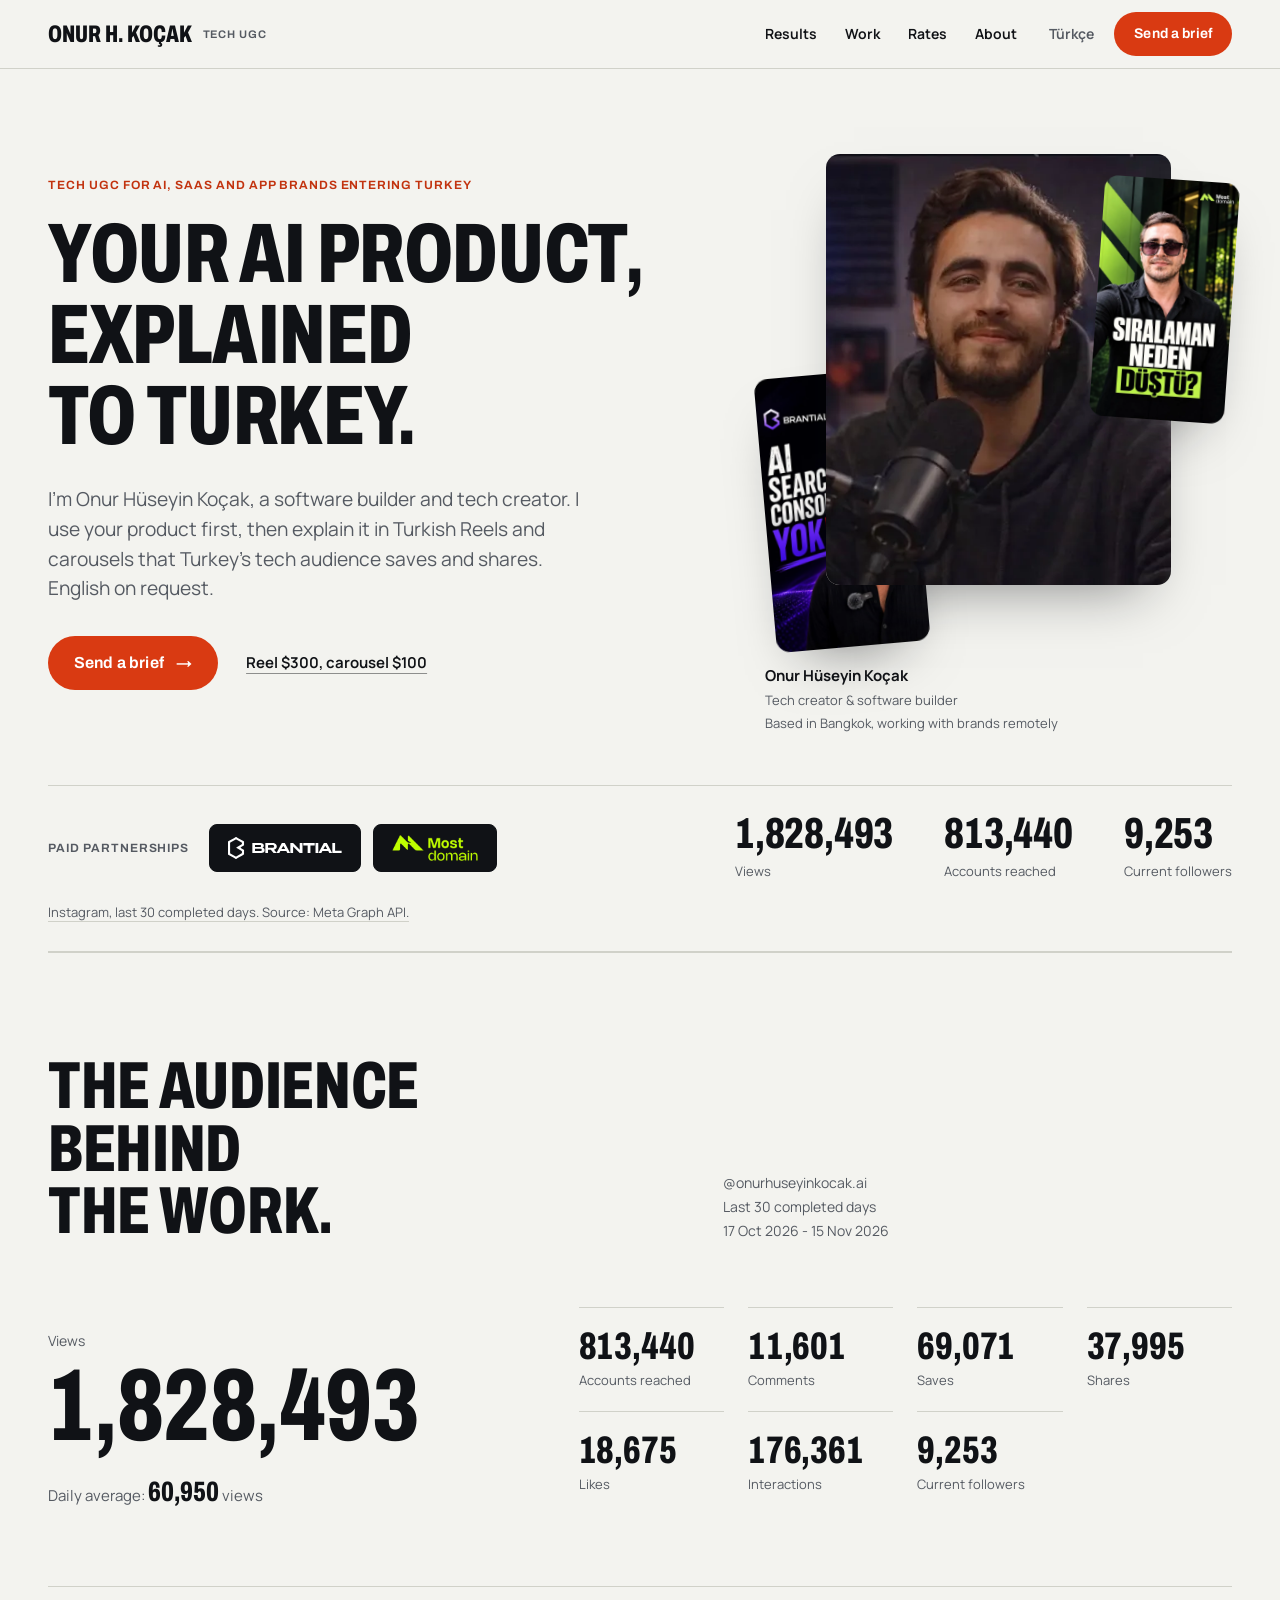
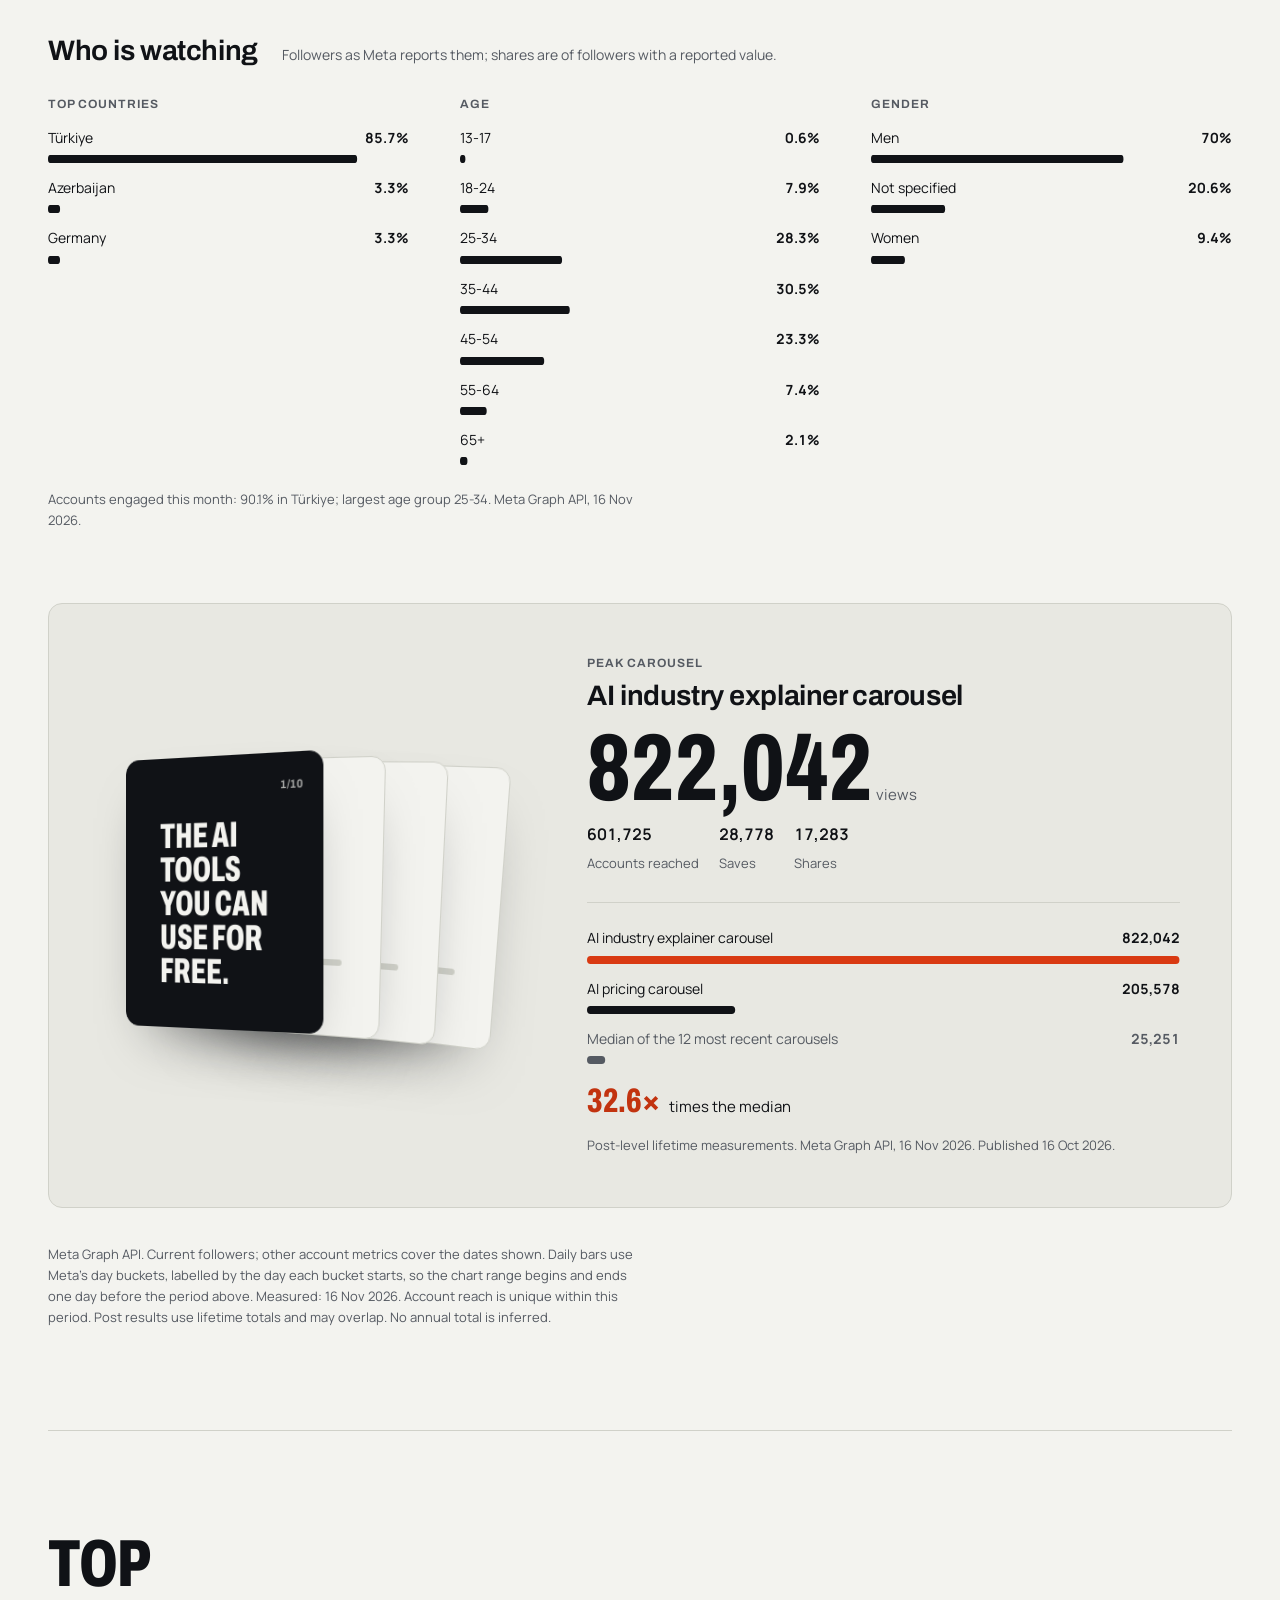
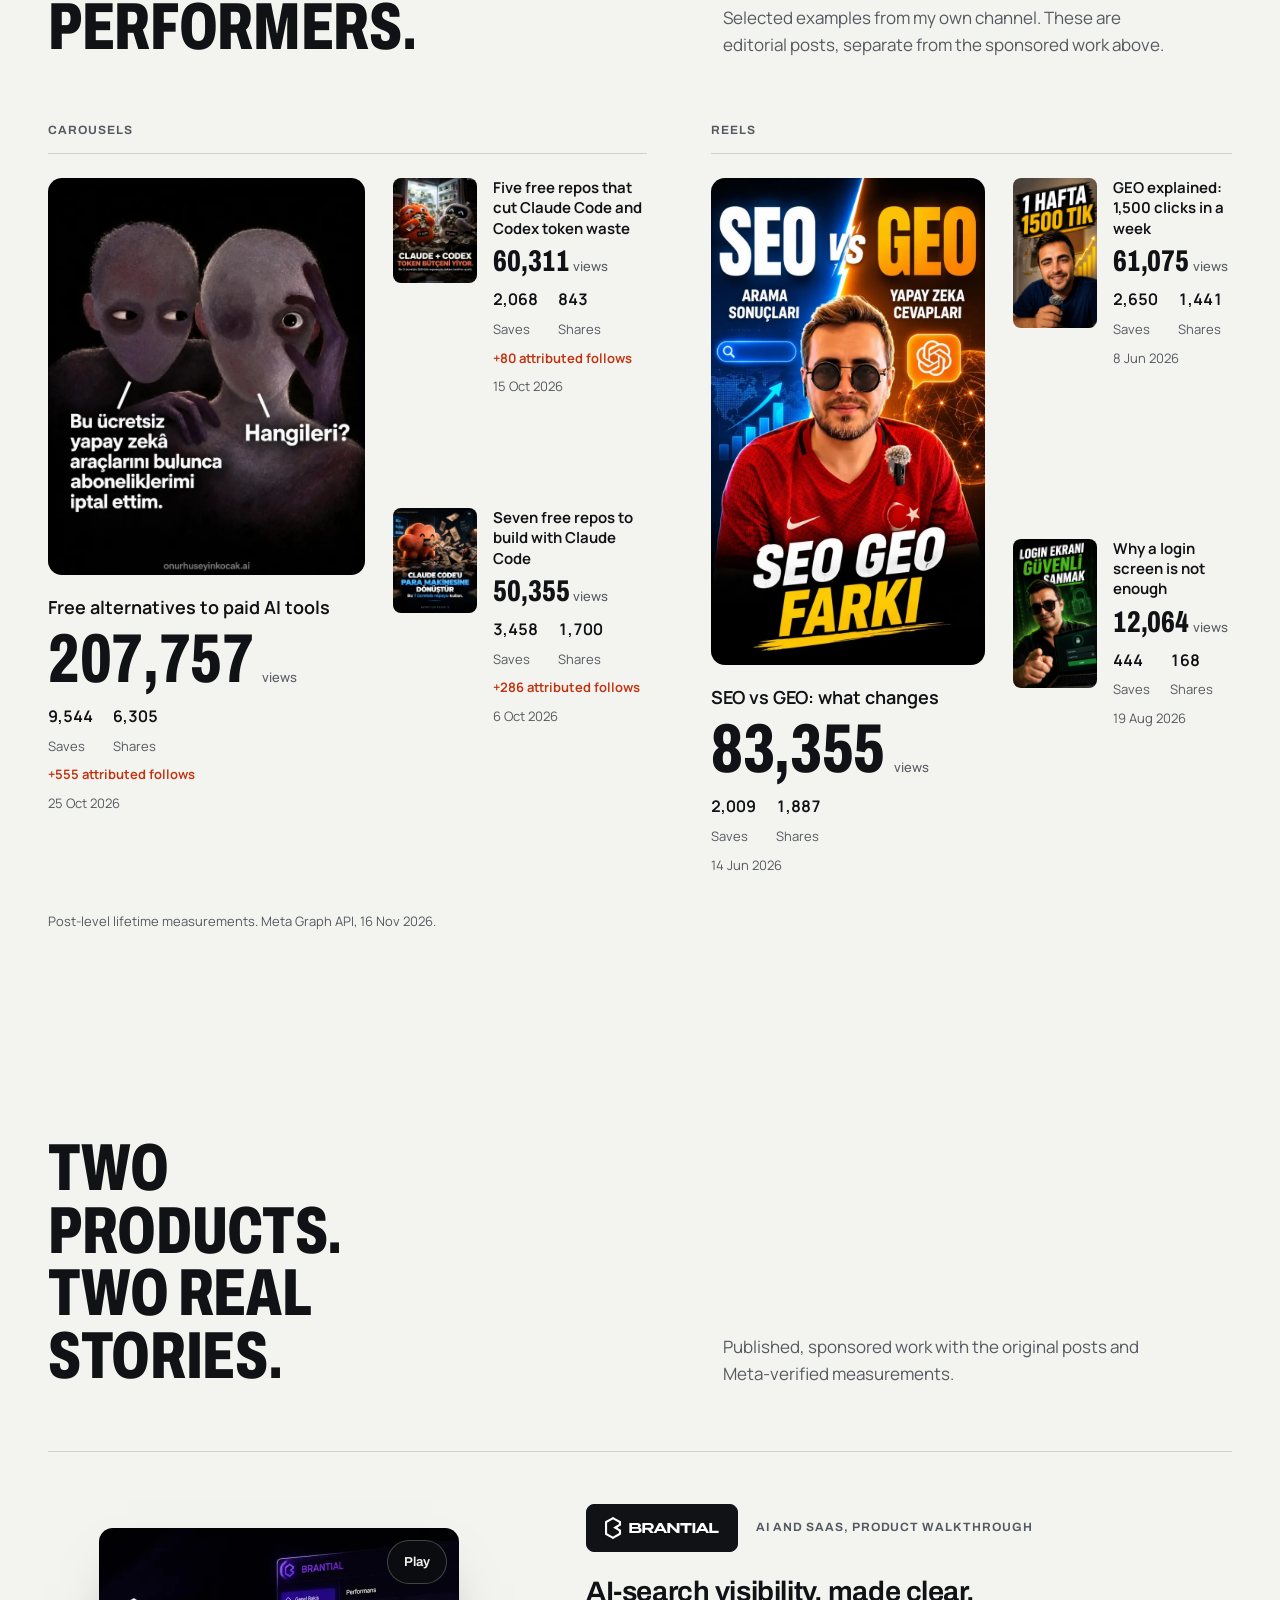
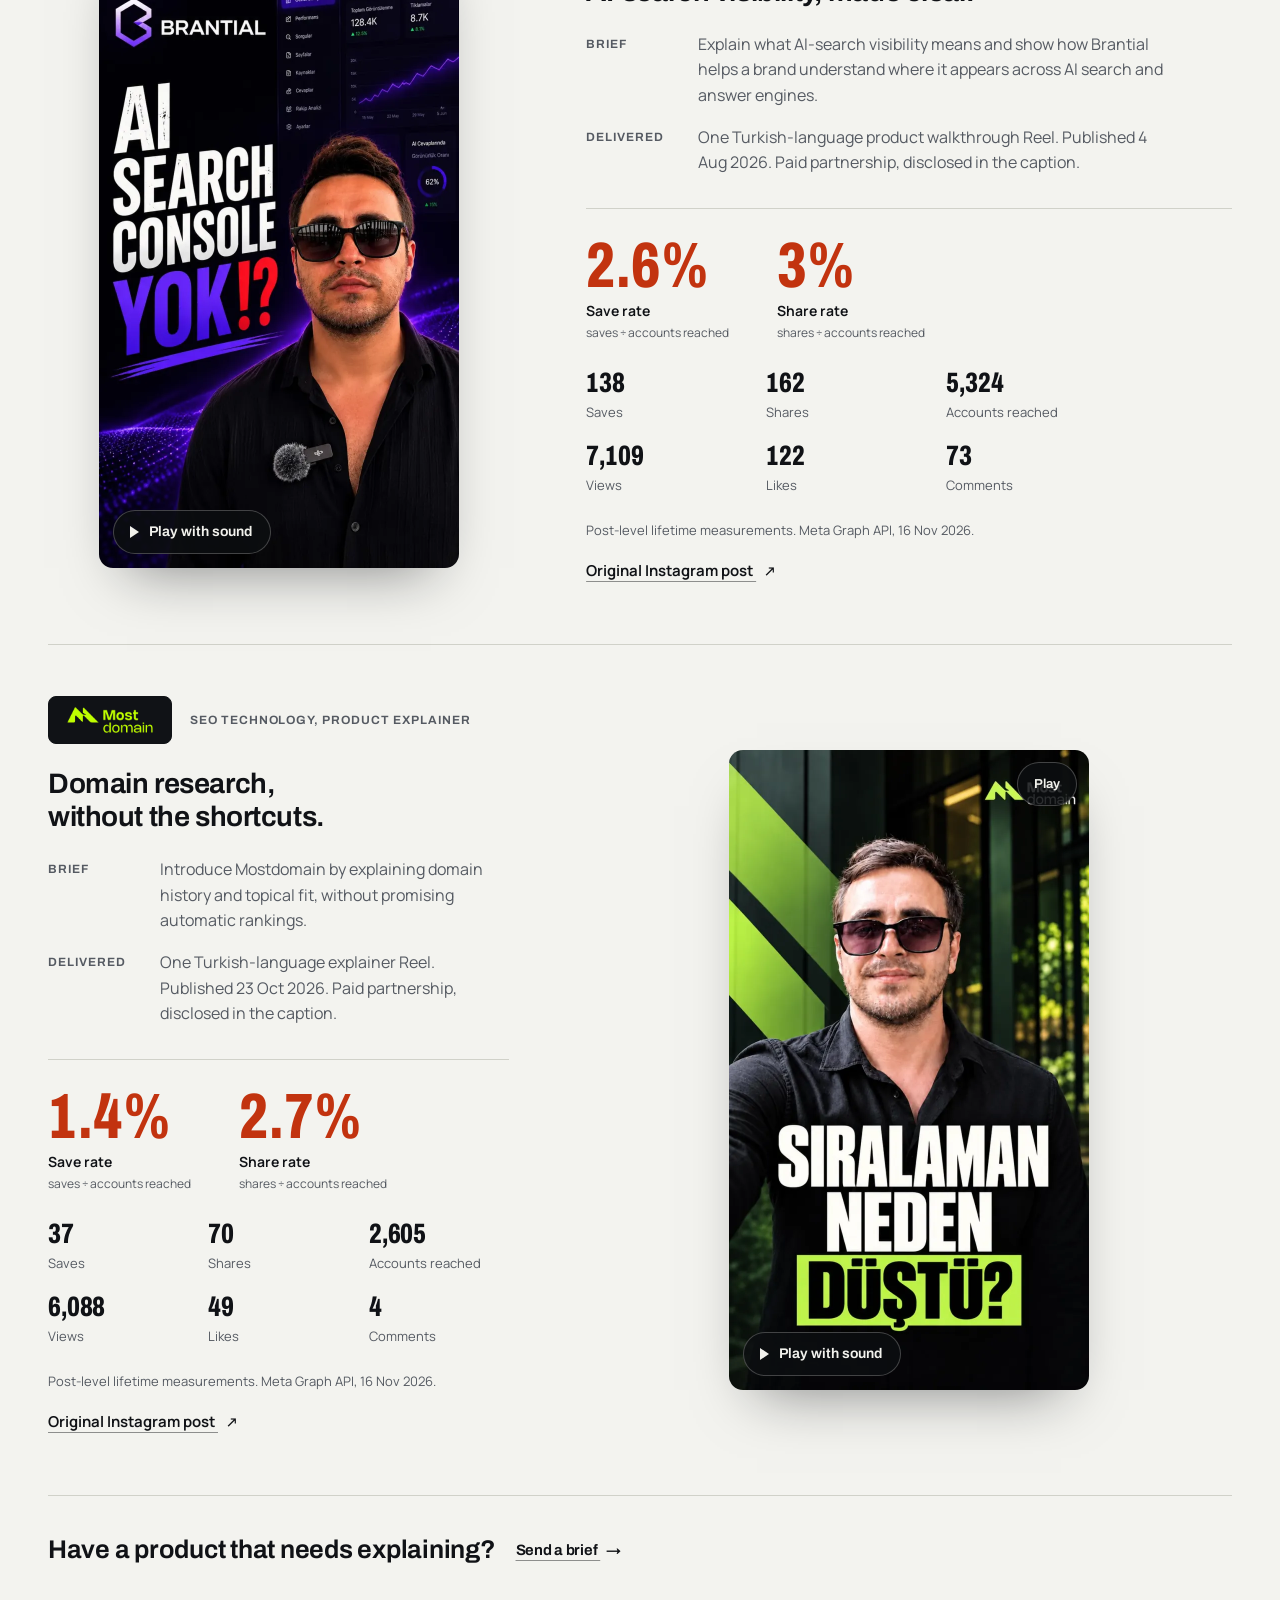
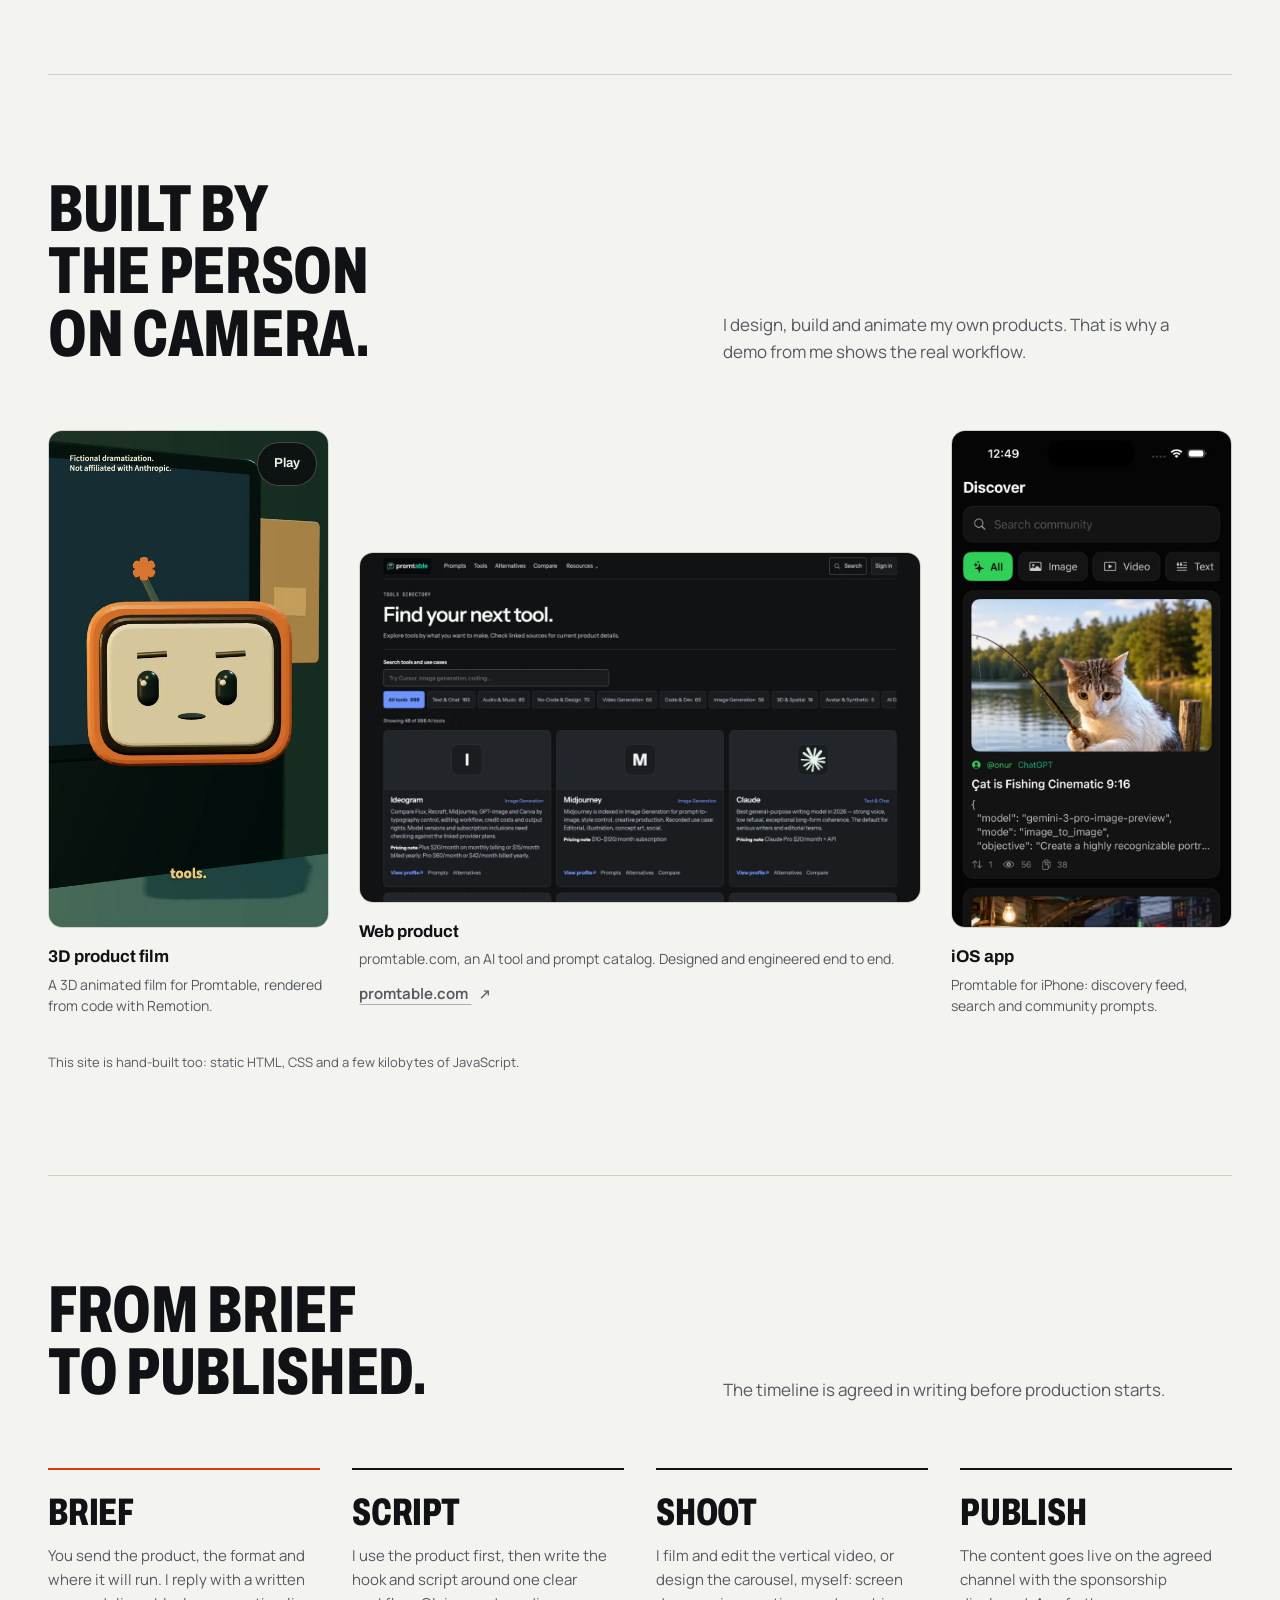
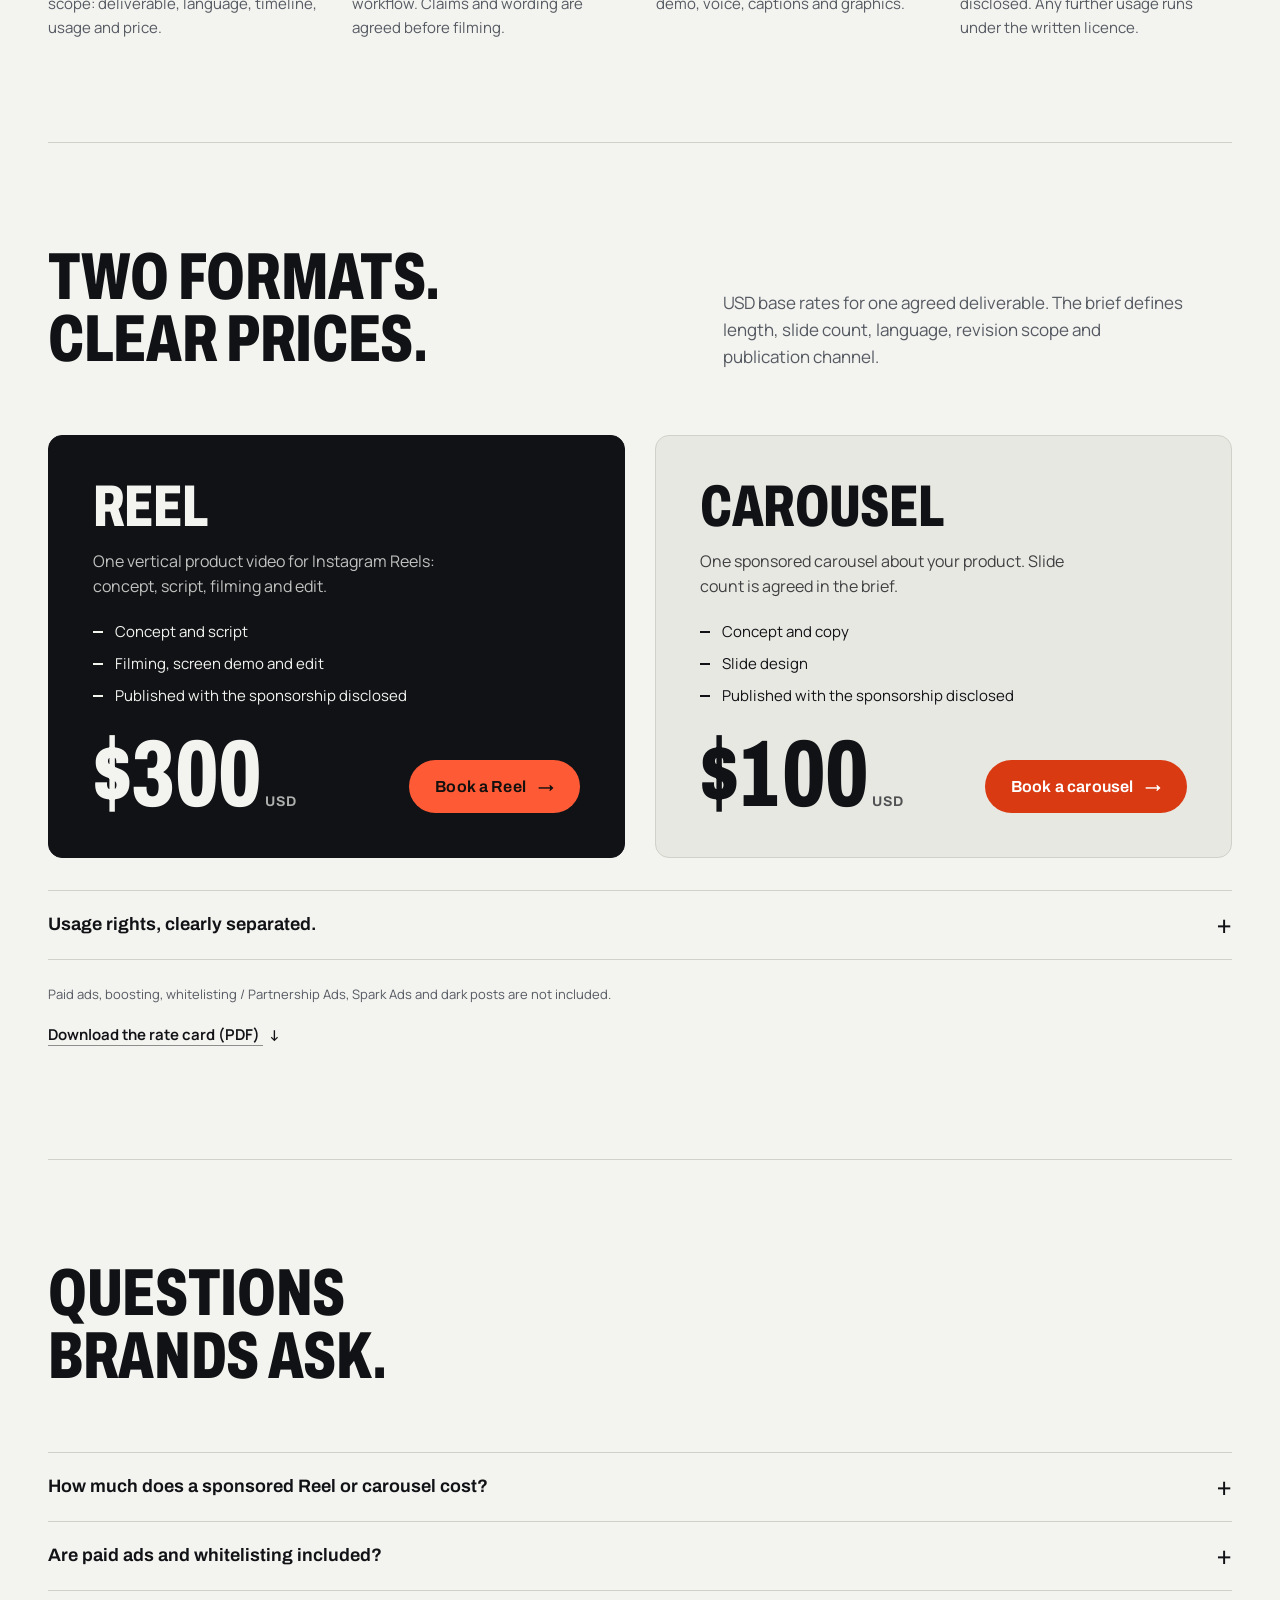
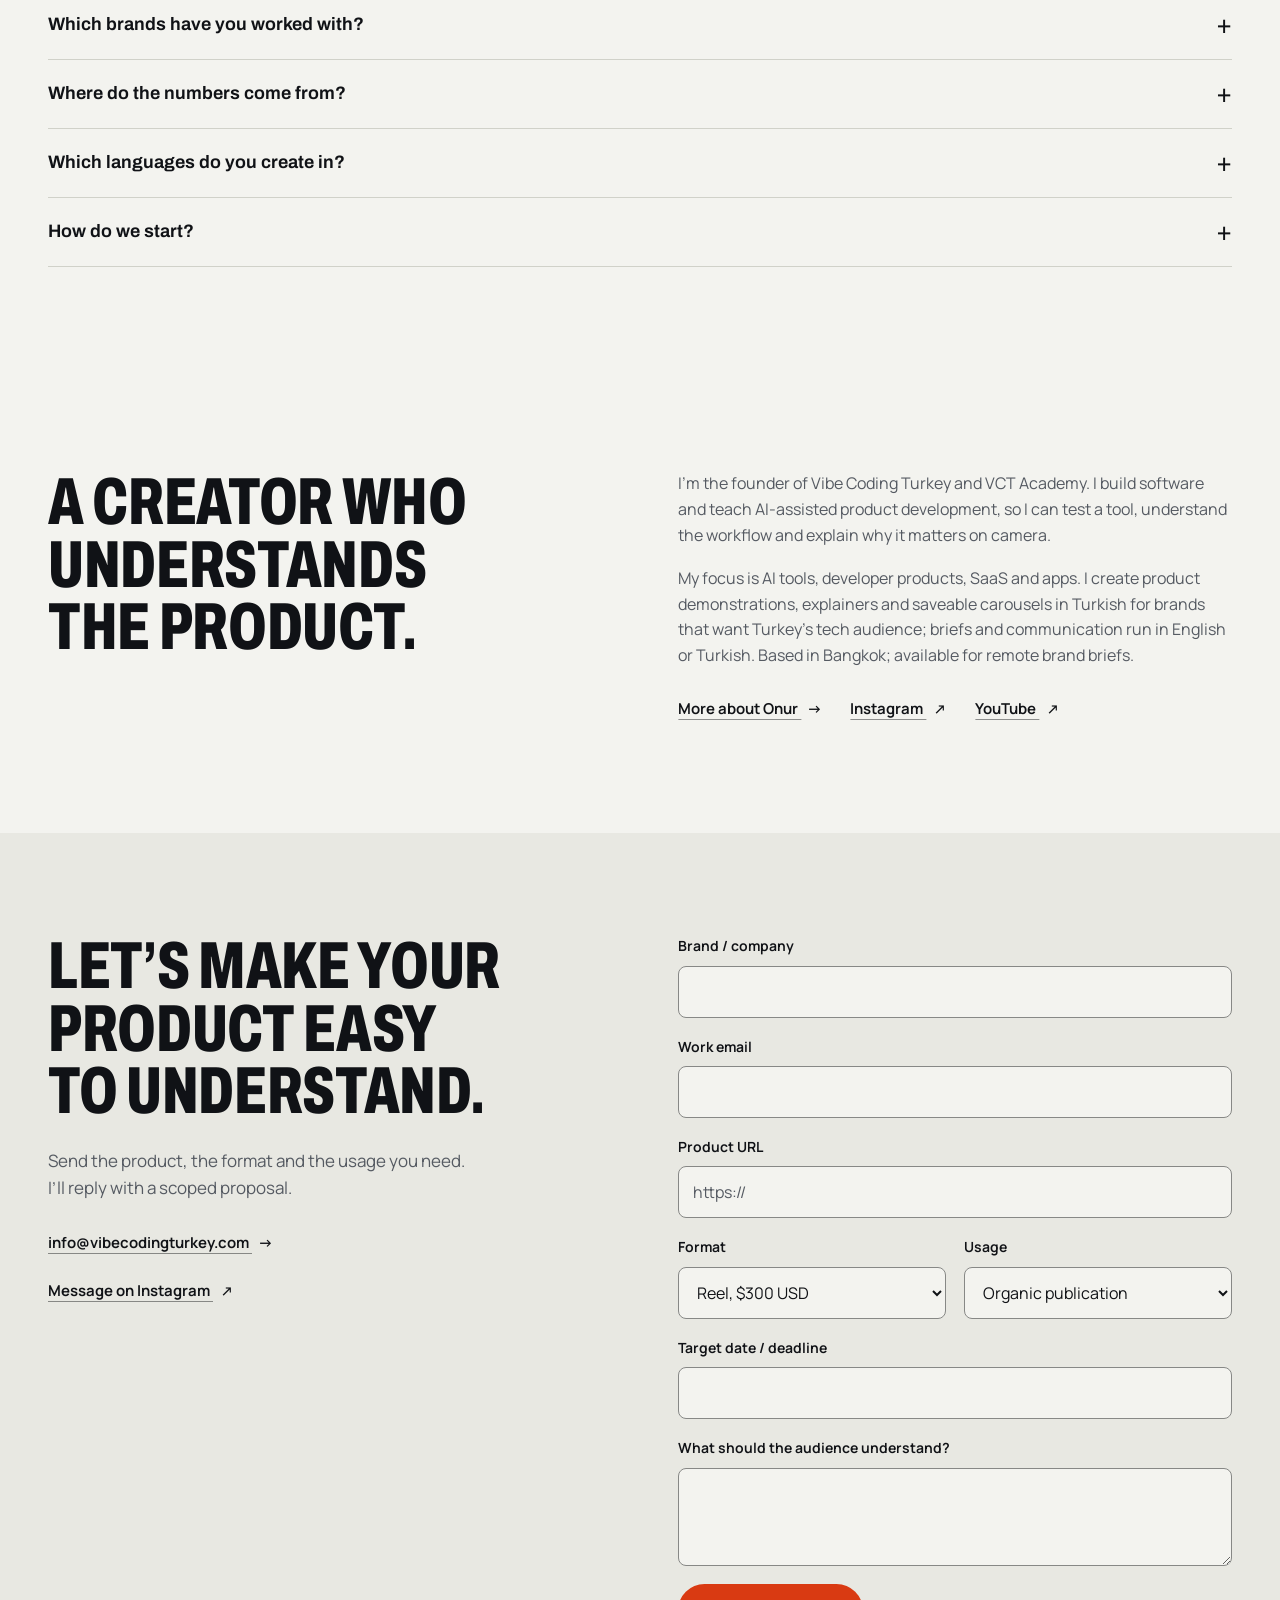
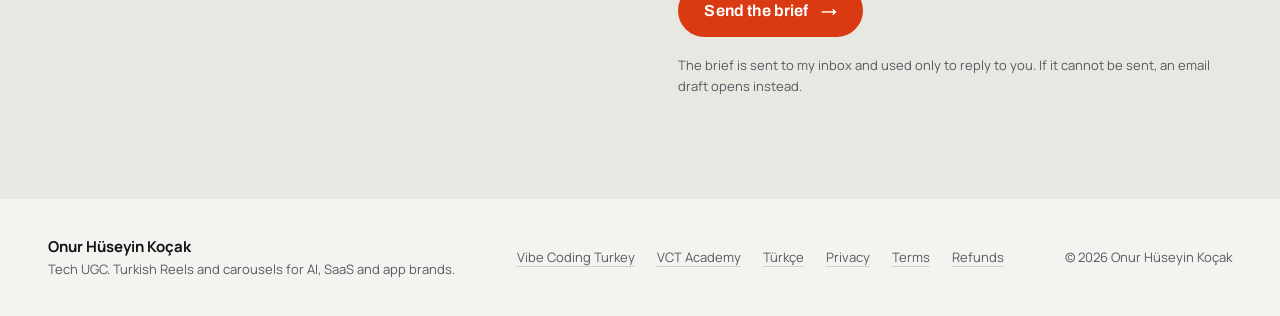
==== commit 75a8e8ec: "chore: refresh verified creator measurements" ====
--- a/index.html
+++ b/index.html
@@ -1,11 +1,11 @@
-<!doctype html><html lang="en"><head><meta charset="utf-8"><meta name="viewport" content="width=device-width,initial-scale=1"><title>Onur Hüseyin Koçak | Tech UGC for AI and SaaS Brands Entering Turkey</title><meta name="description" content="Turkish-language tech UGC for AI, SaaS and app brands: reach Turkey’s tech audience. Brantial and Mostdomain work, dated Instagram data, Reels $300, carousels $100."><meta name="robots" content="index,follow,max-image-preview:large"><meta name="color-scheme" content="light dark"><meta name="theme-color" content="#f3f3ef" media="(prefers-color-scheme: light)"><meta name="theme-color" content="#0c0e11" media="(prefers-color-scheme: dark)"><link rel="canonical" href="https://ugc-onur.vibecodingturkey.com/"><link rel="alternate" hreflang="en" href="https://ugc-onur.vibecodingturkey.com/"><link rel="alternate" hreflang="tr" href="https://ugc-onur.vibecodingturkey.com/tr/"><link rel="alternate" hreflang="x-default" href="https://ugc-onur.vibecodingturkey.com/"><meta property="og:type" content="website"><meta property="og:site_name" content="Onur Hüseyin Koçak"><meta property="og:locale" content="en_US"><meta property="og:title" content="Onur Hüseyin Koçak | Tech UGC for AI and SaaS Brands Entering Turkey"><meta property="og:description" content="Turkish-language tech UGC for AI, SaaS and app brands: reach Turkey’s tech audience. Brantial and Mostdomain work, dated Instagram data, Reels $300, carousels $100."><meta property="og:url" content="https://ugc-onur.vibecodingturkey.com/"><meta property="og:image" content="https://ugc-onur.vibecodingturkey.com/assets/img/og-onur.jpg"><meta property="og:image:width" content="1200"><meta property="og:image:height" content="630"><meta property="og:image:alt" content="Onur Hüseyin Koçak, tech creator and software developer, at a recording microphone"><meta name="twitter:card" content="summary_large_image"><meta name="twitter:image" content="https://ugc-onur.vibecodingturkey.com/assets/img/og-onur.jpg"><link rel="icon" href="/assets/favicon.svg"><link rel="preload" href="/assets/fonts/archivo-variable.woff2" as="font" type="font/woff2" crossorigin><link rel="preload" href="/assets/fonts/manrope-variable.woff2" as="font" type="font/woff2" crossorigin><link rel="stylesheet" href="/creator.css"><script type="application/ld+json">{"@context":"https://schema.org","@graph":[{"@type":"Person","@id":"https://vibecodingturkey.com/onur-huseyin-kocak#person","name":"Onur Hüseyin Koçak","alternateName":["Onur Koçak","Onur Huseyin Kocak","onurhuseyinkocak.ai"],"url":"https://ugc-onur.vibecodingturkey.com/onur-huseyin-kocak/","jobTitle":["Tech UGC Creator","Software Developer"],"description":"Onur Hüseyin Koçak, a software builder and tech creator. I use your product first, then explain it in Turkish Reels and carousels that Turkey’s tech audience saves and shares. English on request.","image":{"@type":"ImageObject","@id":"https://ugc-onur.vibecodingturkey.com/#portrait","contentUrl":"https://ugc-onur.vibecodingturkey.com/assets/img/onur-900.webp","caption":"Onur Hüseyin Koçak, tech creator and software developer, at a recording microphone.","representativeOfPage":true,"license":"https://ugc-onur.vibecodingturkey.com/usage-rights/","acquireLicensePage":"https://ugc-onur.vibecodingturkey.com/#brief","creditText":"Onur Hüseyin Koçak"},"knowsLanguage":["tr","en"],"knowsAbout":["Tech UGC","AI tools","SaaS","Mobile apps","Instagram Reels","Instagram carousels","Vibe coding"],"homeLocation":{"@type":"Place","name":"Bangkok, Thailand"},"sameAs":["https://www.instagram.com/onurhuseyinkocak.ai/","https://www.youtube.com/@onurhuseyinkocak","https://github.com/onurhuseyinkocak","https://www.linkedin.com/in/onurhuseyinkocak","https://www.tiktok.com/@honored.ai"],"worksFor":{"@type":"Organization","name":"Vibe Coding Turkey","url":"https://vibecodingturkey.com"}},{"@type":"WebPage","@id":"https://ugc-onur.vibecodingturkey.com/#page","url":"https://ugc-onur.vibecodingturkey.com/","name":"Onur Hüseyin Koçak | Tech UGC for AI and SaaS Brands Entering Turkey","inLanguage":"en","about":{"@id":"https://vibecodingturkey.com/onur-huseyin-kocak#person"},"primaryImageOfPage":{"@id":"https://ugc-onur.vibecodingturkey.com/#portrait"},"dateModified":"2026-11-16T06:55:10.315Z"},{"@type":"Service","@id":"https://ugc-onur.vibecodingturkey.com/#format-0","name":"Reel","description":"One vertical product video for Instagram Reels: concept, script, filming and edit.","provider":{"@id":"https://vibecodingturkey.com/onur-huseyin-kocak#person"},"offers":{"@type":"Offer","price":"300","priceCurrency":"USD","url":"https://ugc-onur.vibecodingturkey.com/#rates","description":"USD base rates for one agreed deliverable. The brief defines length, slide count, language, revision scope and publication channel. Paid ads, boosting, whitelisting / Partnership Ads, Spark Ads and dark posts are not included."}},{"@type":"Service","@id":"https://ugc-onur.vibecodingturkey.com/#format-1","name":"Carousel","description":"One sponsored carousel about your product. Slide count is agreed in the brief.","provider":{"@id":"https://vibecodingturkey.com/onur-huseyin-kocak#person"},"offers":{"@type":"Offer","price":"100","priceCurrency":"USD","url":"https://ugc-onur.vibecodingturkey.com/#rates","description":"USD base rates for one agreed deliverable. The brief defines length, slide count, language, revision scope and publication channel. Paid ads, boosting, whitelisting / Partnership Ads, Spark Ads and dark posts are not included."}},{"@type":"VideoObject","name":"Brantial: AI-search visibility, made clear.","description":"Explain what AI-search visibility means and show how Brantial helps a brand understand where it appears across AI search and answer engines.","thumbnailUrl":"https://ugc-onur.vibecodingturkey.com/assets/creator/18211971262345987.jpg","contentUrl":"https://ugc-onur.vibecodingturkey.com/assets/creator/18211971262345987.mp4","uploadDate":"2026-08-04T07:01:16.000Z","creator":{"@id":"https://vibecodingturkey.com/onur-huseyin-kocak#person"},"url":"https://www.instagram.com/reel/Dbm-NzGBpAW/","about":{"@type":"Organization","name":"Brantial","url":"https://brantial.ai/","sameAs":["https://www.instagram.com/brantialai/"]}},{"@type":"VideoObject","name":"Mostdomain: Domain research, without the shortcuts.","description":"Introduce Mostdomain by explaining domain history and topical fit, without promising automatic rankings.","thumbnailUrl":"https://ugc-onur.vibecodingturkey.com/assets/creator/17961609438230427.jpg","contentUrl":"https://ugc-onur.vibecodingturkey.com/assets/creator/17961609438230427.mp4","uploadDate":"2026-10-23T10:49:41.000Z","creator":{"@id":"https://vibecodingturkey.com/onur-huseyin-kocak#person"},"url":"https://www.instagram.com/reel/De1X_KdB12-/","about":{"@type":"Organization","name":"Mostdomain","url":"https://www.mostdomain.com/","sameAs":["https://www.instagram.com/mostdomain/"]}},{"@type":"FAQPage","@id":"https://ugc-onur.vibecodingturkey.com/#faq","mainEntity":[{"@type":"Question","name":"How much does a sponsored Reel or carousel cost?","acceptedAnswer":{"@type":"Answer","text":"One Reel is $300 USD and one sponsored carousel is $100 USD. Length, slide count, language, revisions and publication channel are fixed in the written brief."}},{"@type":"Question","name":"Are paid ads and whitelisting included?","acceptedAnswer":{"@type":"Answer","text":"No. Paid ads, boosting, whitelisting / Partnership Ads, Spark Ads and dark posts are not included. They are licensed separately in writing."}},{"@type":"Question","name":"Which brands have you worked with?","acceptedAnswer":{"@type":"Answer","text":"My published paid partnerships are Brantial (AI-search visibility) and Mostdomain (domain research). Both are disclosed in the caption and shown above with their Instagram measurements."}},{"@type":"Question","name":"Where do the numbers come from?","acceptedAnswer":{"@type":"Answer","text":"From the Meta Graph API for the Instagram account @onurhuseyinkocak.ai. Account figures cover the last 30 completed days; post figures are lifetime totals. Every figure carries its measurement date."}},{"@type":"Question","name":"Which languages do you create in?","acceptedAnswer":{"@type":"Answer","text":"Turkish is the main language: the account and both published sponsored Reels are in Turkish, for an audience that is mostly in Turkey. English content is available on request; no English example is published yet."}},{"@type":"Question","name":"How do we start?","acceptedAnswer":{"@type":"Answer","text":"Send the product URL, the format, the usage you need and your target date through the brief form, by email or on Instagram. I reply with a written scope and price before anything is produced."}}]}]}</script><script defer src="/creator.js"></script></head><body><a class="skip" href="#main">Skip to content</a>
+<!doctype html><html lang="en"><head><meta charset="utf-8"><meta name="viewport" content="width=device-width,initial-scale=1"><title>Onur Hüseyin Koçak | Tech UGC for AI and SaaS Brands Entering Turkey</title><meta name="description" content="Turkish-language tech UGC for AI, SaaS and app brands: reach Turkey’s tech audience. Brantial and Mostdomain work, dated Instagram data, Reels $300, carousels $100."><meta name="robots" content="index,follow,max-image-preview:large"><meta name="color-scheme" content="light dark"><meta name="theme-color" content="#f3f3ef" media="(prefers-color-scheme: light)"><meta name="theme-color" content="#0c0e11" media="(prefers-color-scheme: dark)"><link rel="canonical" href="https://ugc-onur.vibecodingturkey.com/"><link rel="alternate" hreflang="en" href="https://ugc-onur.vibecodingturkey.com/"><link rel="alternate" hreflang="tr" href="https://ugc-onur.vibecodingturkey.com/tr/"><link rel="alternate" hreflang="x-default" href="https://ugc-onur.vibecodingturkey.com/"><meta property="og:type" content="website"><meta property="og:site_name" content="Onur Hüseyin Koçak"><meta property="og:locale" content="en_US"><meta property="og:title" content="Onur Hüseyin Koçak | Tech UGC for AI and SaaS Brands Entering Turkey"><meta property="og:description" content="Turkish-language tech UGC for AI, SaaS and app brands: reach Turkey’s tech audience. Brantial and Mostdomain work, dated Instagram data, Reels $300, carousels $100."><meta property="og:url" content="https://ugc-onur.vibecodingturkey.com/"><meta property="og:image" content="https://ugc-onur.vibecodingturkey.com/assets/img/og-onur.jpg"><meta property="og:image:width" content="1200"><meta property="og:image:height" content="630"><meta property="og:image:alt" content="Onur Hüseyin Koçak, tech creator and software developer, at a recording microphone"><meta name="twitter:card" content="summary_large_image"><meta name="twitter:image" content="https://ugc-onur.vibecodingturkey.com/assets/img/og-onur.jpg"><link rel="icon" href="/assets/favicon.svg"><link rel="preload" href="/assets/fonts/archivo-variable.woff2" as="font" type="font/woff2" crossorigin><link rel="preload" href="/assets/fonts/manrope-variable.woff2" as="font" type="font/woff2" crossorigin><link rel="stylesheet" href="/creator.css"><script type="application/ld+json">{"@context":"https://schema.org","@graph":[{"@type":"Person","@id":"https://vibecodingturkey.com/onur-huseyin-kocak#person","name":"Onur Hüseyin Koçak","alternateName":["Onur Koçak","Onur Huseyin Kocak","onurhuseyinkocak.ai"],"url":"https://ugc-onur.vibecodingturkey.com/onur-huseyin-kocak/","jobTitle":["Tech UGC Creator","Software Developer"],"description":"Onur Hüseyin Koçak, a software builder and tech creator. I use your product first, then explain it in Turkish Reels and carousels that Turkey’s tech audience saves and shares. English on request.","image":{"@type":"ImageObject","@id":"https://ugc-onur.vibecodingturkey.com/#portrait","contentUrl":"https://ugc-onur.vibecodingturkey.com/assets/img/onur-900.webp","caption":"Onur Hüseyin Koçak, tech creator and software developer, at a recording microphone.","representativeOfPage":true,"license":"https://ugc-onur.vibecodingturkey.com/usage-rights/","acquireLicensePage":"https://ugc-onur.vibecodingturkey.com/#brief","creditText":"Onur Hüseyin Koçak"},"knowsLanguage":["tr","en"],"knowsAbout":["Tech UGC","AI tools","SaaS","Mobile apps","Instagram Reels","Instagram carousels","Vibe coding"],"homeLocation":{"@type":"Place","name":"Bangkok, Thailand"},"sameAs":["https://www.instagram.com/onurhuseyinkocak.ai/","https://www.youtube.com/@onurhuseyinkocak","https://github.com/onurhuseyinkocak","https://www.linkedin.com/in/onurhuseyinkocak","https://www.tiktok.com/@honored.ai"],"worksFor":{"@type":"Organization","name":"Vibe Coding Turkey","url":"https://vibecodingturkey.com"}},{"@type":"WebPage","@id":"https://ugc-onur.vibecodingturkey.com/#page","url":"https://ugc-onur.vibecodingturkey.com/","name":"Onur Hüseyin Koçak | Tech UGC for AI and SaaS Brands Entering Turkey","inLanguage":"en","about":{"@id":"https://vibecodingturkey.com/onur-huseyin-kocak#person"},"primaryImageOfPage":{"@id":"https://ugc-onur.vibecodingturkey.com/#portrait"},"dateModified":"2026-11-16T07:38:47.548Z"},{"@type":"Service","@id":"https://ugc-onur.vibecodingturkey.com/#format-0","name":"Reel","description":"One vertical product video for Instagram Reels: concept, script, filming and edit.","provider":{"@id":"https://vibecodingturkey.com/onur-huseyin-kocak#person"},"offers":{"@type":"Offer","price":"300","priceCurrency":"USD","url":"https://ugc-onur.vibecodingturkey.com/#rates","description":"USD base rates for one agreed deliverable. The brief defines length, slide count, language, revision scope and publication channel. Paid ads, boosting, whitelisting / Partnership Ads, Spark Ads and dark posts are not included."}},{"@type":"Service","@id":"https://ugc-onur.vibecodingturkey.com/#format-1","name":"Carousel","description":"One sponsored carousel about your product. Slide count is agreed in the brief.","provider":{"@id":"https://vibecodingturkey.com/onur-huseyin-kocak#person"},"offers":{"@type":"Offer","price":"100","priceCurrency":"USD","url":"https://ugc-onur.vibecodingturkey.com/#rates","description":"USD base rates for one agreed deliverable. The brief defines length, slide count, language, revision scope and publication channel. Paid ads, boosting, whitelisting / Partnership Ads, Spark Ads and dark posts are not included."}},{"@type":"VideoObject","name":"Brantial: AI-search visibility, made clear.","description":"Explain what AI-search visibility means and show how Brantial helps a brand understand where it appears across AI search and answer engines.","thumbnailUrl":"https://ugc-onur.vibecodingturkey.com/assets/creator/18211971262345987.jpg","contentUrl":"https://ugc-onur.vibecodingturkey.com/assets/creator/18211971262345987.mp4","uploadDate":"2026-08-04T07:01:16.000Z","creator":{"@id":"https://vibecodingturkey.com/onur-huseyin-kocak#person"},"url":"https://www.instagram.com/reel/Dbm-NzGBpAW/","about":{"@type":"Organization","name":"Brantial","url":"https://brantial.ai/","sameAs":["https://www.instagram.com/brantialai/"]}},{"@type":"VideoObject","name":"Mostdomain: Domain research, without the shortcuts.","description":"Introduce Mostdomain by explaining domain history and topical fit, without promising automatic rankings.","thumbnailUrl":"https://ugc-onur.vibecodingturkey.com/assets/creator/17961609438230427.jpg","contentUrl":"https://ugc-onur.vibecodingturkey.com/assets/creator/17961609438230427.mp4","uploadDate":"2026-10-23T10:49:41.000Z","creator":{"@id":"https://vibecodingturkey.com/onur-huseyin-kocak#person"},"url":"https://www.instagram.com/reel/De1X_KdB12-/","about":{"@type":"Organization","name":"Mostdomain","url":"https://www.mostdomain.com/","sameAs":["https://www.instagram.com/mostdomain/"]}},{"@type":"FAQPage","@id":"https://ugc-onur.vibecodingturkey.com/#faq","mainEntity":[{"@type":"Question","name":"How much does a sponsored Reel or carousel cost?","acceptedAnswer":{"@type":"Answer","text":"One Reel is $300 USD and one sponsored carousel is $100 USD. Length, slide count, language, revisions and publication channel are fixed in the written brief."}},{"@type":"Question","name":"Are paid ads and whitelisting included?","acceptedAnswer":{"@type":"Answer","text":"No. Paid ads, boosting, whitelisting / Partnership Ads, Spark Ads and dark posts are not included. They are licensed separately in writing."}},{"@type":"Question","name":"Which brands have you worked with?","acceptedAnswer":{"@type":"Answer","text":"My published paid partnerships are Brantial (AI-search visibility) and Mostdomain (domain research). Both are disclosed in the caption and shown above with their Instagram measurements."}},{"@type":"Question","name":"Where do the numbers come from?","acceptedAnswer":{"@type":"Answer","text":"From the Meta Graph API for the Instagram account @onurhuseyinkocak.ai. Account figures cover the last 30 completed days; post figures are lifetime totals. Every figure carries its measurement date."}},{"@type":"Question","name":"Which languages do you create in?","acceptedAnswer":{"@type":"Answer","text":"Turkish is the main language: the account and both published sponsored Reels are in Turkish, for an audience that is mostly in Turkey. English content is available on request; no English example is published yet."}},{"@type":"Question","name":"How do we start?","acceptedAnswer":{"@type":"Answer","text":"Send the product URL, the format, the usage you need and your target date through the brief form, by email or on Instagram. I reply with a written scope and price before anything is produced."}}]}]}</script><script defer src="/creator.js"></script></head><body><a class="skip" href="#main">Skip to content</a>
 <header class="header"><div class="wrap header-in"><a class="wordmark" href="/">Onur H. Koçak<span>Tech UGC</span></a><nav aria-label="Main navigation"><a href="#results">Results</a><a href="#work">Work</a><a href="#rates">Rates</a><a href="#about">About</a></nav><div class="header-actions"><a class="language" href="/tr/" lang="tr" hreflang="tr">Türkçe</a><a class="button small" href="#brief">Send a brief</a></div></div></header>
 <main id="main"><section class="hero wrap"><div class="hero-copy"><p class="eyebrow">Tech UGC for AI, SaaS and app brands entering Turkey</p><h1>Your AI product,<br>explained<br>to Turkey.</h1><p class="intro">I’m Onur Hüseyin Koçak, a software builder and tech creator. I use your product first, then explain it in Turkish Reels and carousels that Turkey’s tech audience saves and shares. English on request.</p><div class="hero-actions"><a class="button" href="#brief">Send a brief <span class="arr" aria-hidden="true">→</span></a><a class="text-link" href="#rates">Reel $300, carousel $100</a></div></div>
 <figure class="stack" data-tilt><div class="stack-scene"><img class="stack-cover stack-a" src="/assets/creator/18211971262345987-720.webp" alt="Brantial Reel" width="720" height="1280" decoding="async" fetchpriority="low"><img class="stack-portrait" src="/assets/img/onur-900.webp" srcset="/assets/img/onur-900.webp 900w, /assets/img/onur-1170.webp 1170w" sizes="(max-width: 760px) 92vw, 520px" alt="Onur Hüseyin Koçak, Tech creator &amp; software builder" width="900" height="520" fetchpriority="high"><img class="stack-cover stack-b" src="/assets/creator/17961609438230427-720.webp" alt="Mostdomain Reel" width="720" height="1280" decoding="async" fetchpriority="low"></div><figcaption><strong>Onur Hüseyin Koçak</strong><span>Tech creator & software builder</span><span>Based in Bangkok, working with brands remotely</span></figcaption></figure></section>
-<section class="proof wrap" aria-label="Paid partnerships"><div class="proof-brands"><p class="label">Paid partnerships</p><a class="plate" href="#case-18211971262345987"><img src="/assets/brands/brantial.svg" alt="Brantial" width="394" height="76" loading="lazy"></a><a class="plate" href="#case-17961609438230427"><img src="/assets/brands/mostdomain.png" alt="Mostdomain" width="512" height="155" loading="lazy"></a></div><dl class="proof-stats"><div><dt>Views</dt><dd data-account="views">1,828,139</dd></div><div><dt>Accounts reached</dt><dd data-account="reach">813,440</dd></div><div><dt>Current followers</dt><dd data-account="followers">9,254</dd></div></dl><p class="proof-note"><a href="#results">Instagram, last 30 completed days. Source: Meta Graph API.</a></p></section>
-<section id="results" class="results wrap" aria-labelledby="results-title"><div class="section-top"><h2 id="results-title">The audience behind the work.</h2><p class="period">@onurhuseyinkocak.ai<br>Last 30 completed days<br><time data-period="startDate" datetime="2026-10-17">17 Oct 2026</time> - <time data-period="endDate" datetime="2026-11-15">15 Nov 2026</time></p></div><div class="metric-layout"><div class="lead-metric"><span>Views</span><strong data-account="views">1,828,139</strong><p class="lead-note">Daily average: <b>60,938</b> views</p></div><dl class="metrics"><div><dt>Accounts reached</dt><dd data-account="reach">813,440</dd></div><div><dt>Comments</dt><dd data-account="comments">11,588</dd></div><div><dt>Saves</dt><dd data-account="saves">69,059</dd></div><div><dt>Shares</dt><dd data-account="shares">37,988</dd></div><div><dt>Likes</dt><dd data-account="likes">18,673</dd></div><div><dt>Interactions</dt><dd data-account="total_interactions">176,320</dd></div><div><dt>Current followers</dt><dd data-account="followers">9,254</dd></div></dl></div><div class="audience" role="group" aria-labelledby="audience-title"><div class="audience-head"><h3 id="audience-title">Who is watching</h3><p>Followers as Meta reports them; shares are of followers with a reported value.</p></div><div class="audience-grid"><div><p class="label">Top countries</p><ul class="bars"><li class="bar-other"><span>Türkiye</span><b>85.7%</b><svg viewBox="0 0 100 6" preserveAspectRatio="none" aria-hidden="true" focusable="false"><rect width="85.75" height="6" rx="0.6" ry="3"/></svg></li><li class="bar-other"><span>Azerbaijan</span><b>3.3%</b><svg viewBox="0 0 100 6" preserveAspectRatio="none" aria-hidden="true" focusable="false"><rect width="3.35" height="6" rx="0.6" ry="3"/></svg></li><li class="bar-other"><span>Germany</span><b>3.3%</b><svg viewBox="0 0 100 6" preserveAspectRatio="none" aria-hidden="true" focusable="false"><rect width="3.33" height="6" rx="0.6" ry="3"/></svg></li></ul></div><div><p class="label">Age</p><ul class="bars"><li class="bar-other"><span>13-17</span><b>0.6%</b><svg viewBox="0 0 100 6" preserveAspectRatio="none" aria-hidden="true" focusable="false"><rect width="1.50" height="6" rx="0.6" ry="3"/></svg></li><li class="bar-other"><span>18-24</span><b>7.9%</b><svg viewBox="0 0 100 6" preserveAspectRatio="none" aria-hidden="true" focusable="false"><rect width="7.87" height="6" rx="0.6" ry="3"/></svg></li><li class="bar-other"><span>25-34</span><b>28.3%</b><svg viewBox="0 0 100 6" preserveAspectRatio="none" aria-hidden="true" focusable="false"><rect width="28.31" height="6" rx="0.6" ry="3"/></svg></li><li class="bar-other"><span>35-44</span><b>30.5%</b><svg viewBox="0 0 100 6" preserveAspectRatio="none" aria-hidden="true" focusable="false"><rect width="30.45" height="6" rx="0.6" ry="3"/></svg></li><li class="bar-other"><span>45-54</span><b>23.3%</b><svg viewBox="0 0 100 6" preserveAspectRatio="none" aria-hidden="true" focusable="false"><rect width="23.35" height="6" rx="0.6" ry="3"/></svg></li><li class="bar-other"><span>55-64</span><b>7.4%</b><svg viewBox="0 0 100 6" preserveAspectRatio="none" aria-hidden="true" focusable="false"><rect width="7.40" height="6" rx="0.6" ry="3"/></svg></li><li class="bar-other"><span>65+</span><b>2.1%</b><svg viewBox="0 0 100 6" preserveAspectRatio="none" aria-hidden="true" focusable="false"><rect width="2.07" height="6" rx="0.6" ry="3"/></svg></li></ul></div><div><p class="label">Gender</p><ul class="bars"><li class="bar-other"><span>Men</span><b>70%</b><svg viewBox="0 0 100 6" preserveAspectRatio="none" aria-hidden="true" focusable="false"><rect width="70.03" height="6" rx="0.6" ry="3"/></svg></li><li class="bar-other"><span>Not specified</span><b>20.6%</b><svg viewBox="0 0 100 6" preserveAspectRatio="none" aria-hidden="true" focusable="false"><rect width="20.57" height="6" rx="0.6" ry="3"/></svg></li><li class="bar-other"><span>Women</span><b>9.4%</b><svg viewBox="0 0 100 6" preserveAspectRatio="none" aria-hidden="true" focusable="false"><rect width="9.41" height="6" rx="0.6" ry="3"/></svg></li></ul></div></div><p class="source">Accounts engaged this month: 90.1% in Türkiye; largest age group 25-34. Meta Graph API, <time datetime="2026-11-16T06:55:10.315Z">16 Nov 2026</time>.</p></div><div class="peak" role="group" aria-labelledby="peak-title"><div class="deck" aria-hidden="true"><div class="slide d3"><b>03</b><i></i><i></i><i></i></div><div class="slide d2"><b>02</b><i></i><i></i><i></i></div><div class="slide d1"><b>01</b><i></i><i></i><i></i></div><div class="slide slide-front"><span>The AI tools you can use for free.</span><small>1/10</small></div></div><div class="peak-body"><p class="label">Peak carousel</p><h3 id="peak-title">AI industry explainer carousel</h3><p class="peak-views"><b>822,023</b> views</p><dl class="rank-metrics"><div><dt>Accounts reached</dt><dd>601,725</dd></div><div><dt>Saves</dt><dd>28,778</dd></div><div><dt>Shares</dt><dd>17,282</dd></div></dl><ul class="bars"><li class="bar-peak"><span>AI industry explainer carousel</span><b>822,023</b><svg viewBox="0 0 100 6" preserveAspectRatio="none" aria-hidden="true" focusable="false"><rect width="100.00" height="6" rx="0.6" ry="3"/></svg></li><li class="bar-other"><span>AI pricing carousel</span><b>205,542</b><svg viewBox="0 0 100 6" preserveAspectRatio="none" aria-hidden="true" focusable="false"><rect width="25.00" height="6" rx="0.6" ry="3"/></svg></li><li class="bar-median"><span>Median of the 12 most recent carousels</span><b>25,247</b><svg viewBox="0 0 100 6" preserveAspectRatio="none" aria-hidden="true" focusable="false"><rect width="3.07" height="6" rx="0.6" ry="3"/></svg></li></ul><p class="peak-times"><strong>32.6×</strong> times the median</p><p class="source">Post-level lifetime measurements. Meta Graph API, <time datetime="2026-11-16T06:55:10.315Z">16 Nov 2026</time>. Published <time datetime="2026-10-16T16:36:56+0000">16 Oct 2026</time>.</p></div></div><p class="source">Meta Graph API. Current followers; other account metrics cover the dates shown. Daily bars use Meta’s day buckets, labelled by the day each bucket starts, so the chart range begins and ends one day before the period above. Measured: <time data-measured datetime="2026-11-16T06:55:10.315Z">16 Nov 2026</time>. Account reach is unique within this period. Post results use lifetime totals and may overlap. No annual total is inferred.</p></section>
-<section id="top" class="top wrap" aria-labelledby="top-title"><div class="section-top"><h2 id="top-title">Top performers.</h2><p class="section-description">Selected examples from my own channel. These are editorial posts, separate from the sponsored work above.</p></div><div class="shelves"><div class="shelf shelf-carousel"><h3>Carousels</h3><ol><li><a class="cover" href="https://www.instagram.com/p/De6u9QLlG5Z/" target="_blank" rel="noopener noreferrer"><img src="/assets/creator/18107535647276122-720.webp" alt="Free alternatives to paid AI tools, Instagram carousel cover" width="720" height="900" loading="lazy" decoding="async"></a><div class="rank"><p class="rank-title">Free alternatives to paid AI tools</p><p class="rank-views"><span data-post-id="18107535647276122" data-post-metric="views">207,681</span> <small>views</small></p><dl class="rank-metrics"><div><dt>Saves</dt><dd><span data-post-id="18107535647276122" data-post-metric="saved">9,542</span></dd></div><div><dt>Shares</dt><dd><span data-post-id="18107535647276122" data-post-metric="shares">6,304</span></dd></div></dl><p class="follows">+<span data-post-id="18107535647276122" data-post-metric="follows">554</span> attributed follows</p><p class="rank-date"><time datetime="2026-10-25T12:42:47+0000">25 Oct 2026</time></p></div></li><li><a class="cover" href="https://www.instagram.com/p/DehcRpWkhTu/" target="_blank" rel="noopener noreferrer"><img src="/assets/creator/17995140194843320-720.webp" alt="Five free repos that cut Claude Code and Codex token waste, Instagram carousel cover" width="720" height="900" loading="lazy" decoding="async"></a><div class="rank"><p class="rank-title">Five free repos that cut Claude Code and Codex token waste</p><p class="rank-views"><span data-post-id="17995140194843320" data-post-metric="views">60,311</span> <small>views</small></p><dl class="rank-metrics"><div><dt>Saves</dt><dd><span data-post-id="17995140194843320" data-post-metric="saved">2,068</span></dd></div><div><dt>Shares</dt><dd><span data-post-id="17995140194843320" data-post-metric="shares">843</span></dd></div></dl><p class="follows">+<span data-post-id="17995140194843320" data-post-metric="follows">80</span> attributed follows</p><p class="rank-date"><time datetime="2026-10-15T16:58:32+0000">15 Oct 2026</time></p></div></li><li><a class="cover" href="https://www.instagram.com/p/DeJj6ERlCot/" target="_blank" rel="noopener noreferrer"><img src="/assets/creator/18135992308643364-720.webp" alt="Seven free repos to build with Claude Code, Instagram carousel cover" width="720" height="900" loading="lazy" decoding="async"></a><div class="rank"><p class="rank-title">Seven free repos to build with Claude Code</p><p class="rank-views"><span data-post-id="18135992308643364" data-post-metric="views">50,355</span> <small>views</small></p><dl class="rank-metrics"><div><dt>Saves</dt><dd><span data-post-id="18135992308643364" data-post-metric="saved">3,458</span></dd></div><div><dt>Shares</dt><dd><span data-post-id="18135992308643364" data-post-metric="shares">1,700</span></dd></div></dl><p class="follows">+<span data-post-id="18135992308643364" data-post-metric="follows">286</span> attributed follows</p><p class="rank-date"><time datetime="2026-10-06T10:23:27+0000">6 Oct 2026</time></p></div></li></ol></div><div class="shelf shelf-reel"><h3>Reels</h3><ol><li><a class="cover" href="https://www.instagram.com/reel/DZku2Dxuh6L/" target="_blank" rel="noopener noreferrer"><img src="/assets/creator/18128790184621531-720.webp" alt="SEO vs GEO: what changes, Instagram Reel cover" width="720" height="1280" loading="lazy" decoding="async"></a><div class="rank"><p class="rank-title">SEO vs GEO: what changes</p><p class="rank-views"><span data-post-id="18128790184621531" data-post-metric="views">83,355</span> <small>views</small></p><dl class="rank-metrics"><div><dt>Saves</dt><dd><span data-post-id="18128790184621531" data-post-metric="saved">2,009</span></dd></div><div><dt>Shares</dt><dd><span data-post-id="18128790184621531" data-post-metric="shares">1,887</span></dd></div></dl><p class="rank-date"><time datetime="2026-06-14T17:03:40+0000">14 Jun 2026</time></p></div></li><li><a class="cover" href="https://www.instagram.com/reel/DZUrR_Iuzrd/" target="_blank" rel="noopener noreferrer"><img src="/assets/creator/18127658746529604-720.webp" alt="GEO explained: 1,500 clicks in a week, Instagram Reel cover" width="720" height="1280" loading="lazy" decoding="async"></a><div class="rank"><p class="rank-title">GEO explained: 1,500 clicks in a week</p><p class="rank-views"><span data-post-id="18127658746529604" data-post-metric="views">61,074</span> <small>views</small></p><dl class="rank-metrics"><div><dt>Saves</dt><dd><span data-post-id="18127658746529604" data-post-metric="saved">2,650</span></dd></div><div><dt>Shares</dt><dd><span data-post-id="18127658746529604" data-post-metric="shares">1,441</span></dd></div></dl><p class="rank-date"><time datetime="2026-06-08T11:32:58+0000">8 Jun 2026</time></p></div></li><li><a class="cover" href="https://www.instagram.com/reel/DcN2LgOB331/" target="_blank" rel="noopener noreferrer"><img src="/assets/creator/17951586627240097-720.webp" alt="Why a login screen is not enough, Instagram Reel cover" width="720" height="1280" loading="lazy" decoding="async"></a><div class="rank"><p class="rank-title">Why a login screen is not enough</p><p class="rank-views"><span data-post-id="17951586627240097" data-post-metric="views">12,063</span> <small>views</small></p><dl class="rank-metrics"><div><dt>Saves</dt><dd><span data-post-id="17951586627240097" data-post-metric="saved">444</span></dd></div><div><dt>Shares</dt><dd><span data-post-id="17951586627240097" data-post-metric="shares">168</span></dd></div></dl><p class="rank-date"><time datetime="2026-08-19T09:25:47+0000">19 Aug 2026</time></p></div></li></ol></div></div><p class="source">Post-level lifetime measurements. Meta Graph API, <time data-post-measured datetime="2026-11-16T06:55:10.315Z">16 Nov 2026</time>.</p></section>
-<section id="work" class="work wrap" aria-labelledby="work-title"><div class="section-top"><h2 id="work-title">Two products.<br>Two real stories.</h2><p class="section-description">Published, sponsored work with the original posts and Meta-verified measurements.</p></div><article class="case" id="case-18211971262345987" aria-labelledby="case-title-18211971262345987"><div class="case-media"><video controls playsinline preload="none" poster="/assets/creator/18211971262345987-720.webp" data-preview="/assets/creator/18211971262345987-preview.mp4" aria-label="Brantial, campaign video" width="540" height="960"><source src="/assets/creator/18211971262345987.mp4" type="video/mp4"><a href="https://www.instagram.com/reel/Dbm-NzGBpAW/">Original Instagram post</a></video><button class="sound" type="button" aria-label="Brantial: Play with sound" hidden>Play with sound</button></div><div class="case-body"><div class="case-head"><span class="plate"><img src="/assets/brands/brantial.svg" alt="Brantial" width="394" height="76" loading="lazy"></span><p class="case-tags">AI and SaaS, product walkthrough</p></div><h3 id="case-title-18211971262345987">AI-search visibility, made clear.</h3><dl class="case-story"><div><dt>Brief</dt><dd>Explain what AI-search visibility means and show how Brantial helps a brand understand where it appears across AI search and answer engines.</dd></div><div><dt>Delivered</dt><dd>One Turkish-language product walkthrough Reel. Published <time datetime="2026-08-04T07:01:16+0000">4 Aug 2026</time>. Paid partnership, disclosed in the caption.</dd></div></dl><dl class="case-rates"><div><dt>Save rate <small>saves ÷ accounts reached</small></dt><dd>2.6%</dd></div><div><dt>Share rate <small>shares ÷ accounts reached</small></dt><dd>3%</dd></div></dl><dl class="case-metrics"><div><dt>Saves</dt><dd><span data-post-id="18211971262345987" data-post-metric="saved">138</span></dd></div><div><dt>Shares</dt><dd><span data-post-id="18211971262345987" data-post-metric="shares">162</span></dd></div><div><dt>Accounts reached</dt><dd><span data-post-id="18211971262345987" data-post-metric="reach">5,324</span></dd></div><div><dt>Views</dt><dd><span data-post-id="18211971262345987" data-post-metric="views">7,108</span></dd></div><div><dt>Likes</dt><dd><span data-post-id="18211971262345987" data-post-metric="likes">122</span></dd></div><div><dt>Comments</dt><dd><span data-post-id="18211971262345987" data-post-metric="comments">73</span></dd></div></dl><p class="source">Post-level lifetime measurements. Meta Graph API, <time data-post-measured datetime="2026-11-16T06:55:10.315Z">16 Nov 2026</time>.</p><a class="text-link" href="https://www.instagram.com/reel/Dbm-NzGBpAW/" target="_blank" rel="noopener noreferrer">Original Instagram post <span class="arr out" aria-hidden="true">→</span></a></div></article><article class="case" id="case-17961609438230427" aria-labelledby="case-title-17961609438230427"><div class="case-media"><video controls playsinline preload="none" poster="/assets/creator/17961609438230427-720.webp" data-preview="/assets/creator/17961609438230427-preview.mp4" aria-label="Mostdomain, campaign video" width="540" height="960"><source src="/assets/creator/17961609438230427.mp4" type="video/mp4"><a href="https://www.instagram.com/reel/De1X_KdB12-/">Original Instagram post</a></video><button class="sound" type="button" aria-label="Mostdomain: Play with sound" hidden>Play with sound</button></div><div class="case-body"><div class="case-head"><span class="plate"><img src="/assets/brands/mostdomain.png" alt="Mostdomain" width="512" height="155" loading="lazy"></span><p class="case-tags">SEO technology, product explainer</p></div><h3 id="case-title-17961609438230427">Domain research, without the shortcuts.</h3><dl class="case-story"><div><dt>Brief</dt><dd>Introduce Mostdomain by explaining domain history and topical fit, without promising automatic rankings.</dd></div><div><dt>Delivered</dt><dd>One Turkish-language explainer Reel. Published <time datetime="2026-10-23T10:49:41+0000">23 Oct 2026</time>. Paid partnership, disclosed in the caption.</dd></div></dl><dl class="case-rates"><div><dt>Save rate <small>saves ÷ accounts reached</small></dt><dd>1.4%</dd></div><div><dt>Share rate <small>shares ÷ accounts reached</small></dt><dd>2.7%</dd></div></dl><dl class="case-metrics"><div><dt>Saves</dt><dd><span data-post-id="17961609438230427" data-post-metric="saved">37</span></dd></div><div><dt>Shares</dt><dd><span data-post-id="17961609438230427" data-post-metric="shares">70</span></dd></div><div><dt>Accounts reached</dt><dd><span data-post-id="17961609438230427" data-post-metric="reach">2,605</span></dd></div><div><dt>Views</dt><dd><span data-post-id="17961609438230427" data-post-metric="views">6,087</span></dd></div><div><dt>Likes</dt><dd><span data-post-id="17961609438230427" data-post-metric="likes">49</span></dd></div><div><dt>Comments</dt><dd><span data-post-id="17961609438230427" data-post-metric="comments">4</span></dd></div></dl><p class="source">Post-level lifetime measurements. Meta Graph API, <time data-post-measured datetime="2026-11-16T06:55:10.315Z">16 Nov 2026</time>.</p><a class="text-link" href="https://www.instagram.com/reel/De1X_KdB12-/" target="_blank" rel="noopener noreferrer">Original Instagram post <span class="arr out" aria-hidden="true">→</span></a></div></article><p class="nudge">Have a product that needs explaining? <a class="text-link" href="#brief">Send a brief <span class="arr" aria-hidden="true">→</span></a></p></section>
+<section class="proof wrap" aria-label="Paid partnerships"><div class="proof-brands"><p class="label">Paid partnerships</p><a class="plate" href="#case-18211971262345987"><img src="/assets/brands/brantial.svg" alt="Brantial" width="394" height="76" loading="lazy"></a><a class="plate" href="#case-17961609438230427"><img src="/assets/brands/mostdomain.png" alt="Mostdomain" width="512" height="155" loading="lazy"></a></div><dl class="proof-stats"><div><dt>Views</dt><dd data-account="views">1,828,493</dd></div><div><dt>Accounts reached</dt><dd data-account="reach">813,440</dd></div><div><dt>Current followers</dt><dd data-account="followers">9,253</dd></div></dl><p class="proof-note"><a href="#results">Instagram, last 30 completed days. Source: Meta Graph API.</a></p></section>
+<section id="results" class="results wrap" aria-labelledby="results-title"><div class="section-top"><h2 id="results-title">The audience behind the work.</h2><p class="period">@onurhuseyinkocak.ai<br>Last 30 completed days<br><time data-period="startDate" datetime="2026-10-17">17 Oct 2026</time> - <time data-period="endDate" datetime="2026-11-15">15 Nov 2026</time></p></div><div class="metric-layout"><div class="lead-metric"><span>Views</span><strong data-account="views">1,828,493</strong><p class="lead-note">Daily average: <b>60,950</b> views</p></div><dl class="metrics"><div><dt>Accounts reached</dt><dd data-account="reach">813,440</dd></div><div><dt>Comments</dt><dd data-account="comments">11,601</dd></div><div><dt>Saves</dt><dd data-account="saves">69,071</dd></div><div><dt>Shares</dt><dd data-account="shares">37,995</dd></div><div><dt>Likes</dt><dd data-account="likes">18,675</dd></div><div><dt>Interactions</dt><dd data-account="total_interactions">176,361</dd></div><div><dt>Current followers</dt><dd data-account="followers">9,253</dd></div></dl></div><div class="audience" role="group" aria-labelledby="audience-title"><div class="audience-head"><h3 id="audience-title">Who is watching</h3><p>Followers as Meta reports them; shares are of followers with a reported value.</p></div><div class="audience-grid"><div><p class="label">Top countries</p><ul class="bars"><li class="bar-other"><span>Türkiye</span><b>85.7%</b><svg viewBox="0 0 100 6" preserveAspectRatio="none" aria-hidden="true" focusable="false"><rect width="85.75" height="6" rx="0.6" ry="3"/></svg></li><li class="bar-other"><span>Azerbaijan</span><b>3.3%</b><svg viewBox="0 0 100 6" preserveAspectRatio="none" aria-hidden="true" focusable="false"><rect width="3.35" height="6" rx="0.6" ry="3"/></svg></li><li class="bar-other"><span>Germany</span><b>3.3%</b><svg viewBox="0 0 100 6" preserveAspectRatio="none" aria-hidden="true" focusable="false"><rect width="3.33" height="6" rx="0.6" ry="3"/></svg></li></ul></div><div><p class="label">Age</p><ul class="bars"><li class="bar-other"><span>13-17</span><b>0.6%</b><svg viewBox="0 0 100 6" preserveAspectRatio="none" aria-hidden="true" focusable="false"><rect width="1.50" height="6" rx="0.6" ry="3"/></svg></li><li class="bar-other"><span>18-24</span><b>7.9%</b><svg viewBox="0 0 100 6" preserveAspectRatio="none" aria-hidden="true" focusable="false"><rect width="7.87" height="6" rx="0.6" ry="3"/></svg></li><li class="bar-other"><span>25-34</span><b>28.3%</b><svg viewBox="0 0 100 6" preserveAspectRatio="none" aria-hidden="true" focusable="false"><rect width="28.31" height="6" rx="0.6" ry="3"/></svg></li><li class="bar-other"><span>35-44</span><b>30.5%</b><svg viewBox="0 0 100 6" preserveAspectRatio="none" aria-hidden="true" focusable="false"><rect width="30.45" height="6" rx="0.6" ry="3"/></svg></li><li class="bar-other"><span>45-54</span><b>23.3%</b><svg viewBox="0 0 100 6" preserveAspectRatio="none" aria-hidden="true" focusable="false"><rect width="23.35" height="6" rx="0.6" ry="3"/></svg></li><li class="bar-other"><span>55-64</span><b>7.4%</b><svg viewBox="0 0 100 6" preserveAspectRatio="none" aria-hidden="true" focusable="false"><rect width="7.40" height="6" rx="0.6" ry="3"/></svg></li><li class="bar-other"><span>65+</span><b>2.1%</b><svg viewBox="0 0 100 6" preserveAspectRatio="none" aria-hidden="true" focusable="false"><rect width="2.07" height="6" rx="0.6" ry="3"/></svg></li></ul></div><div><p class="label">Gender</p><ul class="bars"><li class="bar-other"><span>Men</span><b>70%</b><svg viewBox="0 0 100 6" preserveAspectRatio="none" aria-hidden="true" focusable="false"><rect width="70.03" height="6" rx="0.6" ry="3"/></svg></li><li class="bar-other"><span>Not specified</span><b>20.6%</b><svg viewBox="0 0 100 6" preserveAspectRatio="none" aria-hidden="true" focusable="false"><rect width="20.57" height="6" rx="0.6" ry="3"/></svg></li><li class="bar-other"><span>Women</span><b>9.4%</b><svg viewBox="0 0 100 6" preserveAspectRatio="none" aria-hidden="true" focusable="false"><rect width="9.41" height="6" rx="0.6" ry="3"/></svg></li></ul></div></div><p class="source">Accounts engaged this month: 90.1% in Türkiye; largest age group 25-34. Meta Graph API, <time datetime="2026-11-16T07:38:47.548Z">16 Nov 2026</time>.</p></div><div class="peak" role="group" aria-labelledby="peak-title"><div class="deck" aria-hidden="true"><div class="slide d3"><b>03</b><i></i><i></i><i></i></div><div class="slide d2"><b>02</b><i></i><i></i><i></i></div><div class="slide d1"><b>01</b><i></i><i></i><i></i></div><div class="slide slide-front"><span>The AI tools you can use for free.</span><small>1/10</small></div></div><div class="peak-body"><p class="label">Peak carousel</p><h3 id="peak-title">AI industry explainer carousel</h3><p class="peak-views"><b>822,042</b> views</p><dl class="rank-metrics"><div><dt>Accounts reached</dt><dd>601,725</dd></div><div><dt>Saves</dt><dd>28,778</dd></div><div><dt>Shares</dt><dd>17,283</dd></div></dl><ul class="bars"><li class="bar-peak"><span>AI industry explainer carousel</span><b>822,042</b><svg viewBox="0 0 100 6" preserveAspectRatio="none" aria-hidden="true" focusable="false"><rect width="100.00" height="6" rx="0.6" ry="3"/></svg></li><li class="bar-other"><span>AI pricing carousel</span><b>205,578</b><svg viewBox="0 0 100 6" preserveAspectRatio="none" aria-hidden="true" focusable="false"><rect width="25.01" height="6" rx="0.6" ry="3"/></svg></li><li class="bar-median"><span>Median of the 12 most recent carousels</span><b>25,251</b><svg viewBox="0 0 100 6" preserveAspectRatio="none" aria-hidden="true" focusable="false"><rect width="3.07" height="6" rx="0.6" ry="3"/></svg></li></ul><p class="peak-times"><strong>32.6×</strong> times the median</p><p class="source">Post-level lifetime measurements. Meta Graph API, <time datetime="2026-11-16T07:38:47.548Z">16 Nov 2026</time>. Published <time datetime="2026-10-16T16:36:56+0000">16 Oct 2026</time>.</p></div></div><p class="source">Meta Graph API. Current followers; other account metrics cover the dates shown. Daily bars use Meta’s day buckets, labelled by the day each bucket starts, so the chart range begins and ends one day before the period above. Measured: <time data-measured datetime="2026-11-16T07:38:47.548Z">16 Nov 2026</time>. Account reach is unique within this period. Post results use lifetime totals and may overlap. No annual total is inferred.</p></section>
+<section id="top" class="top wrap" aria-labelledby="top-title"><div class="section-top"><h2 id="top-title">Top performers.</h2><p class="section-description">Selected examples from my own channel. These are editorial posts, separate from the sponsored work above.</p></div><div class="shelves"><div class="shelf shelf-carousel"><h3>Carousels</h3><ol><li><a class="cover" href="https://www.instagram.com/p/De6u9QLlG5Z/" target="_blank" rel="noopener noreferrer"><img src="/assets/creator/18107535647276122-720.webp" alt="Free alternatives to paid AI tools, Instagram carousel cover" width="720" height="900" loading="lazy" decoding="async"></a><div class="rank"><p class="rank-title">Free alternatives to paid AI tools</p><p class="rank-views"><span data-post-id="18107535647276122" data-post-metric="views">207,757</span> <small>views</small></p><dl class="rank-metrics"><div><dt>Saves</dt><dd><span data-post-id="18107535647276122" data-post-metric="saved">9,544</span></dd></div><div><dt>Shares</dt><dd><span data-post-id="18107535647276122" data-post-metric="shares">6,305</span></dd></div></dl><p class="follows">+<span data-post-id="18107535647276122" data-post-metric="follows">555</span> attributed follows</p><p class="rank-date"><time datetime="2026-10-25T12:42:47+0000">25 Oct 2026</time></p></div></li><li><a class="cover" href="https://www.instagram.com/p/DehcRpWkhTu/" target="_blank" rel="noopener noreferrer"><img src="/assets/creator/17995140194843320-720.webp" alt="Five free repos that cut Claude Code and Codex token waste, Instagram carousel cover" width="720" height="900" loading="lazy" decoding="async"></a><div class="rank"><p class="rank-title">Five free repos that cut Claude Code and Codex token waste</p><p class="rank-views"><span data-post-id="17995140194843320" data-post-metric="views">60,311</span> <small>views</small></p><dl class="rank-metrics"><div><dt>Saves</dt><dd><span data-post-id="17995140194843320" data-post-metric="saved">2,068</span></dd></div><div><dt>Shares</dt><dd><span data-post-id="17995140194843320" data-post-metric="shares">843</span></dd></div></dl><p class="follows">+<span data-post-id="17995140194843320" data-post-metric="follows">80</span> attributed follows</p><p class="rank-date"><time datetime="2026-10-15T16:58:32+0000">15 Oct 2026</time></p></div></li><li><a class="cover" href="https://www.instagram.com/p/DeJj6ERlCot/" target="_blank" rel="noopener noreferrer"><img src="/assets/creator/18135992308643364-720.webp" alt="Seven free repos to build with Claude Code, Instagram carousel cover" width="720" height="900" loading="lazy" decoding="async"></a><div class="rank"><p class="rank-title">Seven free repos to build with Claude Code</p><p class="rank-views"><span data-post-id="18135992308643364" data-post-metric="views">50,355</span> <small>views</small></p><dl class="rank-metrics"><div><dt>Saves</dt><dd><span data-post-id="18135992308643364" data-post-metric="saved">3,458</span></dd></div><div><dt>Shares</dt><dd><span data-post-id="18135992308643364" data-post-metric="shares">1,700</span></dd></div></dl><p class="follows">+<span data-post-id="18135992308643364" data-post-metric="follows">286</span> attributed follows</p><p class="rank-date"><time datetime="2026-10-06T10:23:27+0000">6 Oct 2026</time></p></div></li></ol></div><div class="shelf shelf-reel"><h3>Reels</h3><ol><li><a class="cover" href="https://www.instagram.com/reel/DZku2Dxuh6L/" target="_blank" rel="noopener noreferrer"><img src="/assets/creator/18128790184621531-720.webp" alt="SEO vs GEO: what changes, Instagram Reel cover" width="720" height="1280" loading="lazy" decoding="async"></a><div class="rank"><p class="rank-title">SEO vs GEO: what changes</p><p class="rank-views"><span data-post-id="18128790184621531" data-post-metric="views">83,355</span> <small>views</small></p><dl class="rank-metrics"><div><dt>Saves</dt><dd><span data-post-id="18128790184621531" data-post-metric="saved">2,009</span></dd></div><div><dt>Shares</dt><dd><span data-post-id="18128790184621531" data-post-metric="shares">1,887</span></dd></div></dl><p class="rank-date"><time datetime="2026-06-14T17:03:40+0000">14 Jun 2026</time></p></div></li><li><a class="cover" href="https://www.instagram.com/reel/DZUrR_Iuzrd/" target="_blank" rel="noopener noreferrer"><img src="/assets/creator/18127658746529604-720.webp" alt="GEO explained: 1,500 clicks in a week, Instagram Reel cover" width="720" height="1280" loading="lazy" decoding="async"></a><div class="rank"><p class="rank-title">GEO explained: 1,500 clicks in a week</p><p class="rank-views"><span data-post-id="18127658746529604" data-post-metric="views">61,075</span> <small>views</small></p><dl class="rank-metrics"><div><dt>Saves</dt><dd><span data-post-id="18127658746529604" data-post-metric="saved">2,650</span></dd></div><div><dt>Shares</dt><dd><span data-post-id="18127658746529604" data-post-metric="shares">1,441</span></dd></div></dl><p class="rank-date"><time datetime="2026-06-08T11:32:58+0000">8 Jun 2026</time></p></div></li><li><a class="cover" href="https://www.instagram.com/reel/DcN2LgOB331/" target="_blank" rel="noopener noreferrer"><img src="/assets/creator/17951586627240097-720.webp" alt="Why a login screen is not enough, Instagram Reel cover" width="720" height="1280" loading="lazy" decoding="async"></a><div class="rank"><p class="rank-title">Why a login screen is not enough</p><p class="rank-views"><span data-post-id="17951586627240097" data-post-metric="views">12,064</span> <small>views</small></p><dl class="rank-metrics"><div><dt>Saves</dt><dd><span data-post-id="17951586627240097" data-post-metric="saved">444</span></dd></div><div><dt>Shares</dt><dd><span data-post-id="17951586627240097" data-post-metric="shares">168</span></dd></div></dl><p class="rank-date"><time datetime="2026-08-19T09:25:47+0000">19 Aug 2026</time></p></div></li></ol></div></div><p class="source">Post-level lifetime measurements. Meta Graph API, <time data-post-measured datetime="2026-11-16T07:38:47.548Z">16 Nov 2026</time>.</p></section>
+<section id="work" class="work wrap" aria-labelledby="work-title"><div class="section-top"><h2 id="work-title">Two products.<br>Two real stories.</h2><p class="section-description">Published, sponsored work with the original posts and Meta-verified measurements.</p></div><article class="case" id="case-18211971262345987" aria-labelledby="case-title-18211971262345987"><div class="case-media"><video controls playsinline preload="none" poster="/assets/creator/18211971262345987-720.webp" data-preview="/assets/creator/18211971262345987-preview.mp4" aria-label="Brantial, campaign video" width="540" height="960"><source src="/assets/creator/18211971262345987.mp4" type="video/mp4"><a href="https://www.instagram.com/reel/Dbm-NzGBpAW/">Original Instagram post</a></video><button class="sound" type="button" aria-label="Brantial: Play with sound" hidden>Play with sound</button></div><div class="case-body"><div class="case-head"><span class="plate"><img src="/assets/brands/brantial.svg" alt="Brantial" width="394" height="76" loading="lazy"></span><p class="case-tags">AI and SaaS, product walkthrough</p></div><h3 id="case-title-18211971262345987">AI-search visibility, made clear.</h3><dl class="case-story"><div><dt>Brief</dt><dd>Explain what AI-search visibility means and show how Brantial helps a brand understand where it appears across AI search and answer engines.</dd></div><div><dt>Delivered</dt><dd>One Turkish-language product walkthrough Reel. Published <time datetime="2026-08-04T07:01:16+0000">4 Aug 2026</time>. Paid partnership, disclosed in the caption.</dd></div></dl><dl class="case-rates"><div><dt>Save rate <small>saves ÷ accounts reached</small></dt><dd>2.6%</dd></div><div><dt>Share rate <small>shares ÷ accounts reached</small></dt><dd>3%</dd></div></dl><dl class="case-metrics"><div><dt>Saves</dt><dd><span data-post-id="18211971262345987" data-post-metric="saved">138</span></dd></div><div><dt>Shares</dt><dd><span data-post-id="18211971262345987" data-post-metric="shares">162</span></dd></div><div><dt>Accounts reached</dt><dd><span data-post-id="18211971262345987" data-post-metric="reach">5,324</span></dd></div><div><dt>Views</dt><dd><span data-post-id="18211971262345987" data-post-metric="views">7,109</span></dd></div><div><dt>Likes</dt><dd><span data-post-id="18211971262345987" data-post-metric="likes">122</span></dd></div><div><dt>Comments</dt><dd><span data-post-id="18211971262345987" data-post-metric="comments">73</span></dd></div></dl><p class="source">Post-level lifetime measurements. Meta Graph API, <time data-post-measured datetime="2026-11-16T07:38:47.548Z">16 Nov 2026</time>.</p><a class="text-link" href="https://www.instagram.com/reel/Dbm-NzGBpAW/" target="_blank" rel="noopener noreferrer">Original Instagram post <span class="arr out" aria-hidden="true">→</span></a></div></article><article class="case" id="case-17961609438230427" aria-labelledby="case-title-17961609438230427"><div class="case-media"><video controls playsinline preload="none" poster="/assets/creator/17961609438230427-720.webp" data-preview="/assets/creator/17961609438230427-preview.mp4" aria-label="Mostdomain, campaign video" width="540" height="960"><source src="/assets/creator/17961609438230427.mp4" type="video/mp4"><a href="https://www.instagram.com/reel/De1X_KdB12-/">Original Instagram post</a></video><button class="sound" type="button" aria-label="Mostdomain: Play with sound" hidden>Play with sound</button></div><div class="case-body"><div class="case-head"><span class="plate"><img src="/assets/brands/mostdomain.png" alt="Mostdomain" width="512" height="155" loading="lazy"></span><p class="case-tags">SEO technology, product explainer</p></div><h3 id="case-title-17961609438230427">Domain research, without the shortcuts.</h3><dl class="case-story"><div><dt>Brief</dt><dd>Introduce Mostdomain by explaining domain history and topical fit, without promising automatic rankings.</dd></div><div><dt>Delivered</dt><dd>One Turkish-language explainer Reel. Published <time datetime="2026-10-23T10:49:41+0000">23 Oct 2026</time>. Paid partnership, disclosed in the caption.</dd></div></dl><dl class="case-rates"><div><dt>Save rate <small>saves ÷ accounts reached</small></dt><dd>1.4%</dd></div><div><dt>Share rate <small>shares ÷ accounts reached</small></dt><dd>2.7%</dd></div></dl><dl class="case-metrics"><div><dt>Saves</dt><dd><span data-post-id="17961609438230427" data-post-metric="saved">37</span></dd></div><div><dt>Shares</dt><dd><span data-post-id="17961609438230427" data-post-metric="shares">70</span></dd></div><div><dt>Accounts reached</dt><dd><span data-post-id="17961609438230427" data-post-metric="reach">2,605</span></dd></div><div><dt>Views</dt><dd><span data-post-id="17961609438230427" data-post-metric="views">6,088</span></dd></div><div><dt>Likes</dt><dd><span data-post-id="17961609438230427" data-post-metric="likes">49</span></dd></div><div><dt>Comments</dt><dd><span data-post-id="17961609438230427" data-post-metric="comments">4</span></dd></div></dl><p class="source">Post-level lifetime measurements. Meta Graph API, <time data-post-measured datetime="2026-11-16T07:38:47.548Z">16 Nov 2026</time>.</p><a class="text-link" href="https://www.instagram.com/reel/De1X_KdB12-/" target="_blank" rel="noopener noreferrer">Original Instagram post <span class="arr out" aria-hidden="true">→</span></a></div></article><p class="nudge">Have a product that needs explaining? <a class="text-link" href="#brief">Send a brief <span class="arr" aria-hidden="true">→</span></a></p></section>
 <section id="craft" class="craft wrap" aria-labelledby="craft-title"><div class="section-top"><h2 id="craft-title">Built by the person on camera.</h2><p class="section-description">I design, build and animate my own products. That is why a demo from me shows the real workflow.</p></div><div class="craft-grid"><figure class="craft-film"><video controls muted loop playsinline preload="none" data-autoplay poster="/assets/craft/promtable-3d.webp" aria-label="A 3D animated film for Promtable, rendered from code with Remotion." width="540" height="960"><source src="/assets/craft/promtable-3d.mp4" type="video/mp4"></video><figcaption><strong>3D product film</strong><span>A 3D animated film for Promtable, rendered from code with Remotion.</span></figcaption></figure><figure class="craft-web"><img src="/assets/craft/promtable-web.webp" alt="promtable.com, an AI tool and prompt catalog. Designed and engineered end to end." width="1280" height="800" loading="lazy" decoding="async"><figcaption><strong>Web product</strong><span>promtable.com, an AI tool and prompt catalog. Designed and engineered end to end.</span><a class="text-link" href="https://promtable.com" target="_blank" rel="noopener noreferrer">promtable.com <span class="arr out" aria-hidden="true">→</span></a></figcaption></figure><figure class="craft-app"><img src="/assets/craft/promtable-ios.webp" alt="Promtable for iPhone: discovery feed, search and community prompts." width="720" height="1566" loading="lazy" decoding="async"><figcaption><strong>iOS app</strong><span>Promtable for iPhone: discovery feed, search and community prompts.</span></figcaption></figure></div><p class="source">This site is hand-built too: static HTML, CSS and a few kilobytes of JavaScript.</p></section>
 <section id="process" class="process wrap" aria-labelledby="process-title"><div class="section-top"><h2 id="process-title">From brief to published.</h2><p class="section-description">The timeline is agreed in writing before production starts.</p></div><ol class="steps"><li><h3>Brief</h3><p>You send the product, the format and where it will run. I reply with a written scope: deliverable, language, timeline, usage and price.</p></li><li><h3>Script</h3><p>I use the product first, then write the hook and script around one clear workflow. Claims and wording are agreed before filming.</p></li><li><h3>Shoot</h3><p>I film and edit the vertical video, or design the carousel, myself: screen demo, voice, captions and graphics.</p></li><li><h3>Publish</h3><p>The content goes live on the agreed channel with the sponsorship disclosed. Any further usage runs under the written licence.</p></li></ol></section>
 <section id="rates" class="rates wrap" aria-labelledby="rates-title"><div class="section-top"><h2 id="rates-title">Two formats.<br>Clear prices.</h2><p class="section-description">USD base rates for one agreed deliverable. The brief defines length, slide count, language, revision scope and publication channel.</p></div><div class="rate-list"><article class="rate"><div class="rate-what"><h3>Reel</h3><p>One vertical product video for Instagram Reels: concept, script, filming and edit.</p><ul><li>Concept and script</li><li>Filming, screen demo and edit</li><li>Published with the sponsorship disclosed</li></ul></div><p class="rate-price"><span>$300</span> <small>USD</small></p><a class="button" href="#brief" data-format="0">Book a Reel <span class="arr" aria-hidden="true">→</span></a></article><article class="rate"><div class="rate-what"><h3>Carousel</h3><p>One sponsored carousel about your product. Slide count is agreed in the brief.</p><ul><li>Concept and copy</li><li>Slide design</li><li>Published with the sponsorship disclosed</li></ul></div><p class="rate-price"><span>$100</span> <small>USD</small></p><a class="button" href="#brief" data-format="1">Book a carousel <span class="arr" aria-hidden="true">→</span></a></article></div><details class="rights"><summary>Usage rights, clearly separated. <span aria-hidden="true">+</span></summary><ul><li>Paid ads, boosting, whitelisting / Partnership Ads, Spark Ads and dark posts are not included.</li><li>Brand-account reposts, website use, raw files, extra edits, exclusivity and extended usage require a separate written quote.</li><li>Ownership is retained. A licence names the asset, platforms, countries, term and permitted edits; no perpetual, transferable or unlimited buyout is included.</li><li>AI training, voice cloning, synthetic likeness and sublicensing are excluded unless separately agreed in writing.</li><li>Scope, timing and payment are agreed before production. Usage starts only under the written agreement and agreed payment terms.</li><li>Sponsored content is disclosed. Views, sales, rankings and conversions are not guaranteed.</li></ul></details><p class="source">Paid ads, boosting, whitelisting / Partnership Ads, Spark Ads and dark posts are not included.</p><a class="text-link" href="/Onur_Huseyin_Kocak_UGC_Rate_Card_2026.pdf" download>Download the rate card (PDF) <span class="arr" aria-hidden="true">↓</span></a></section>
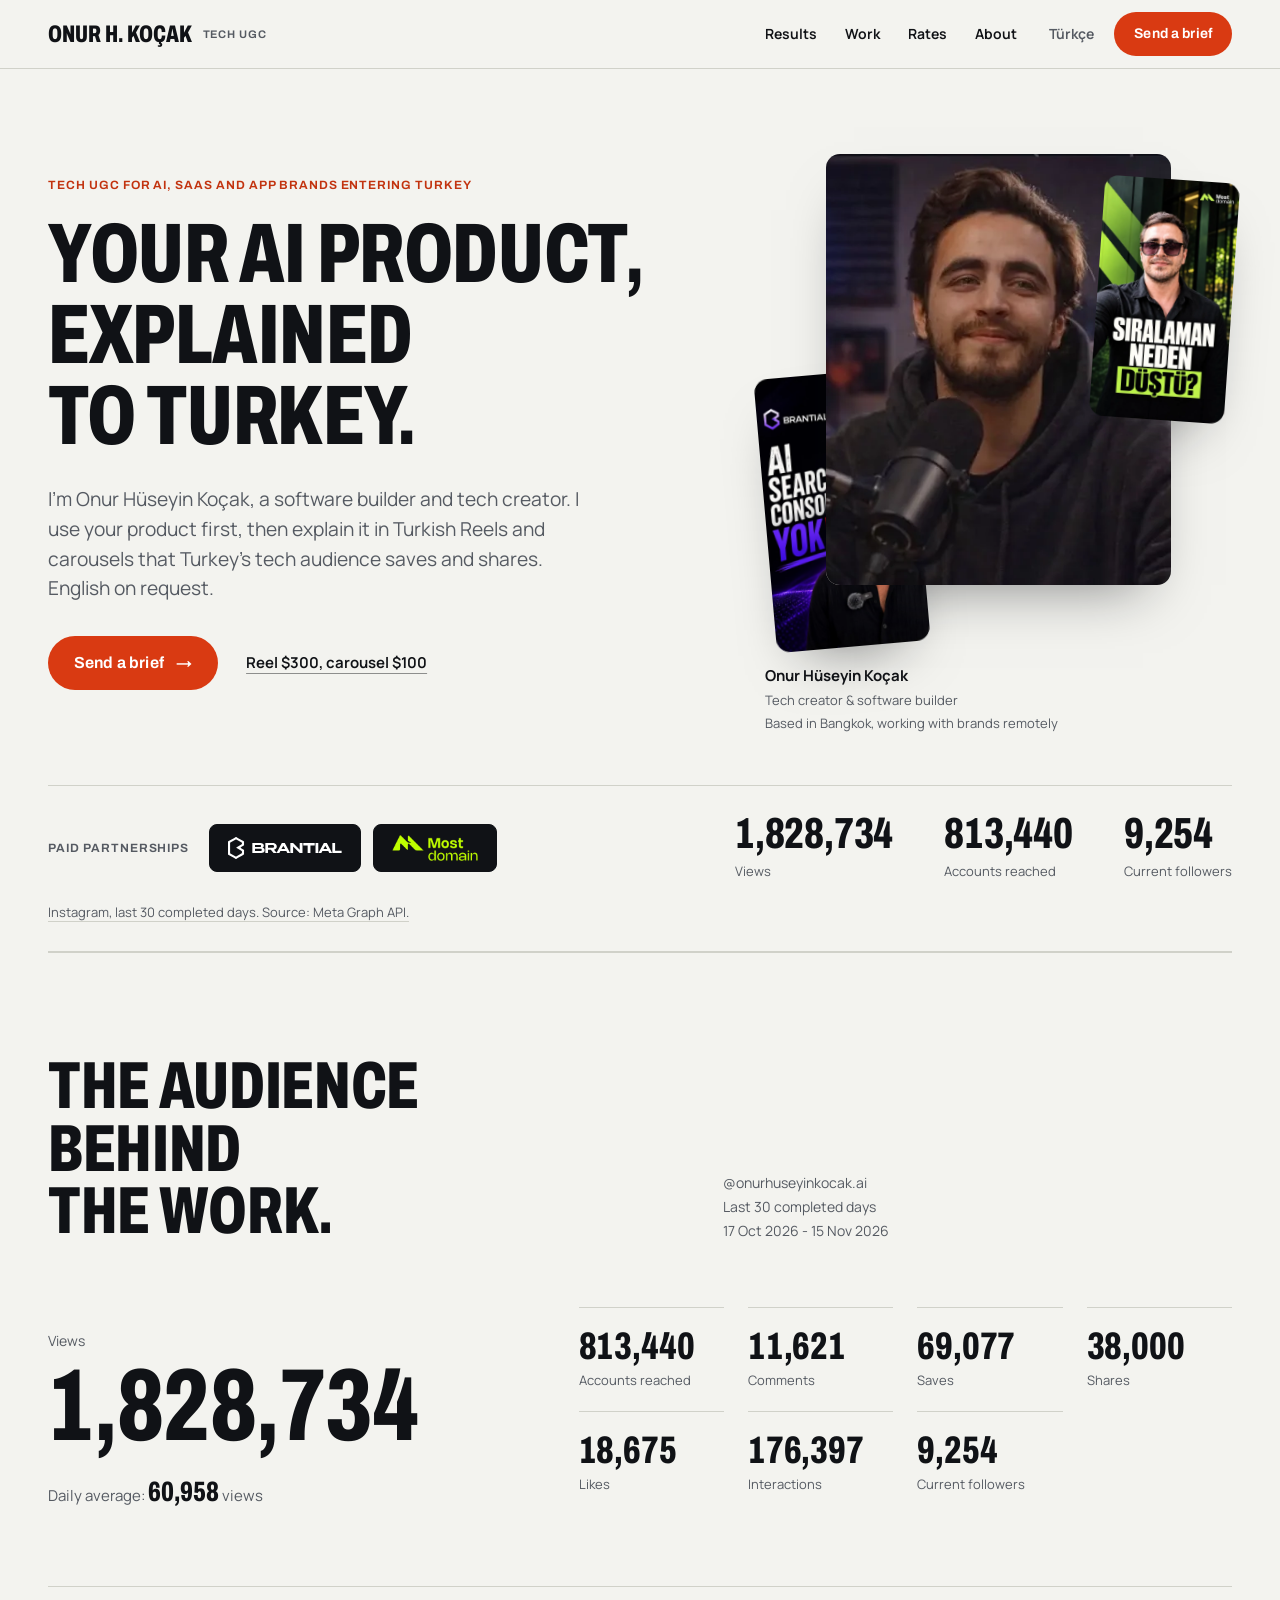
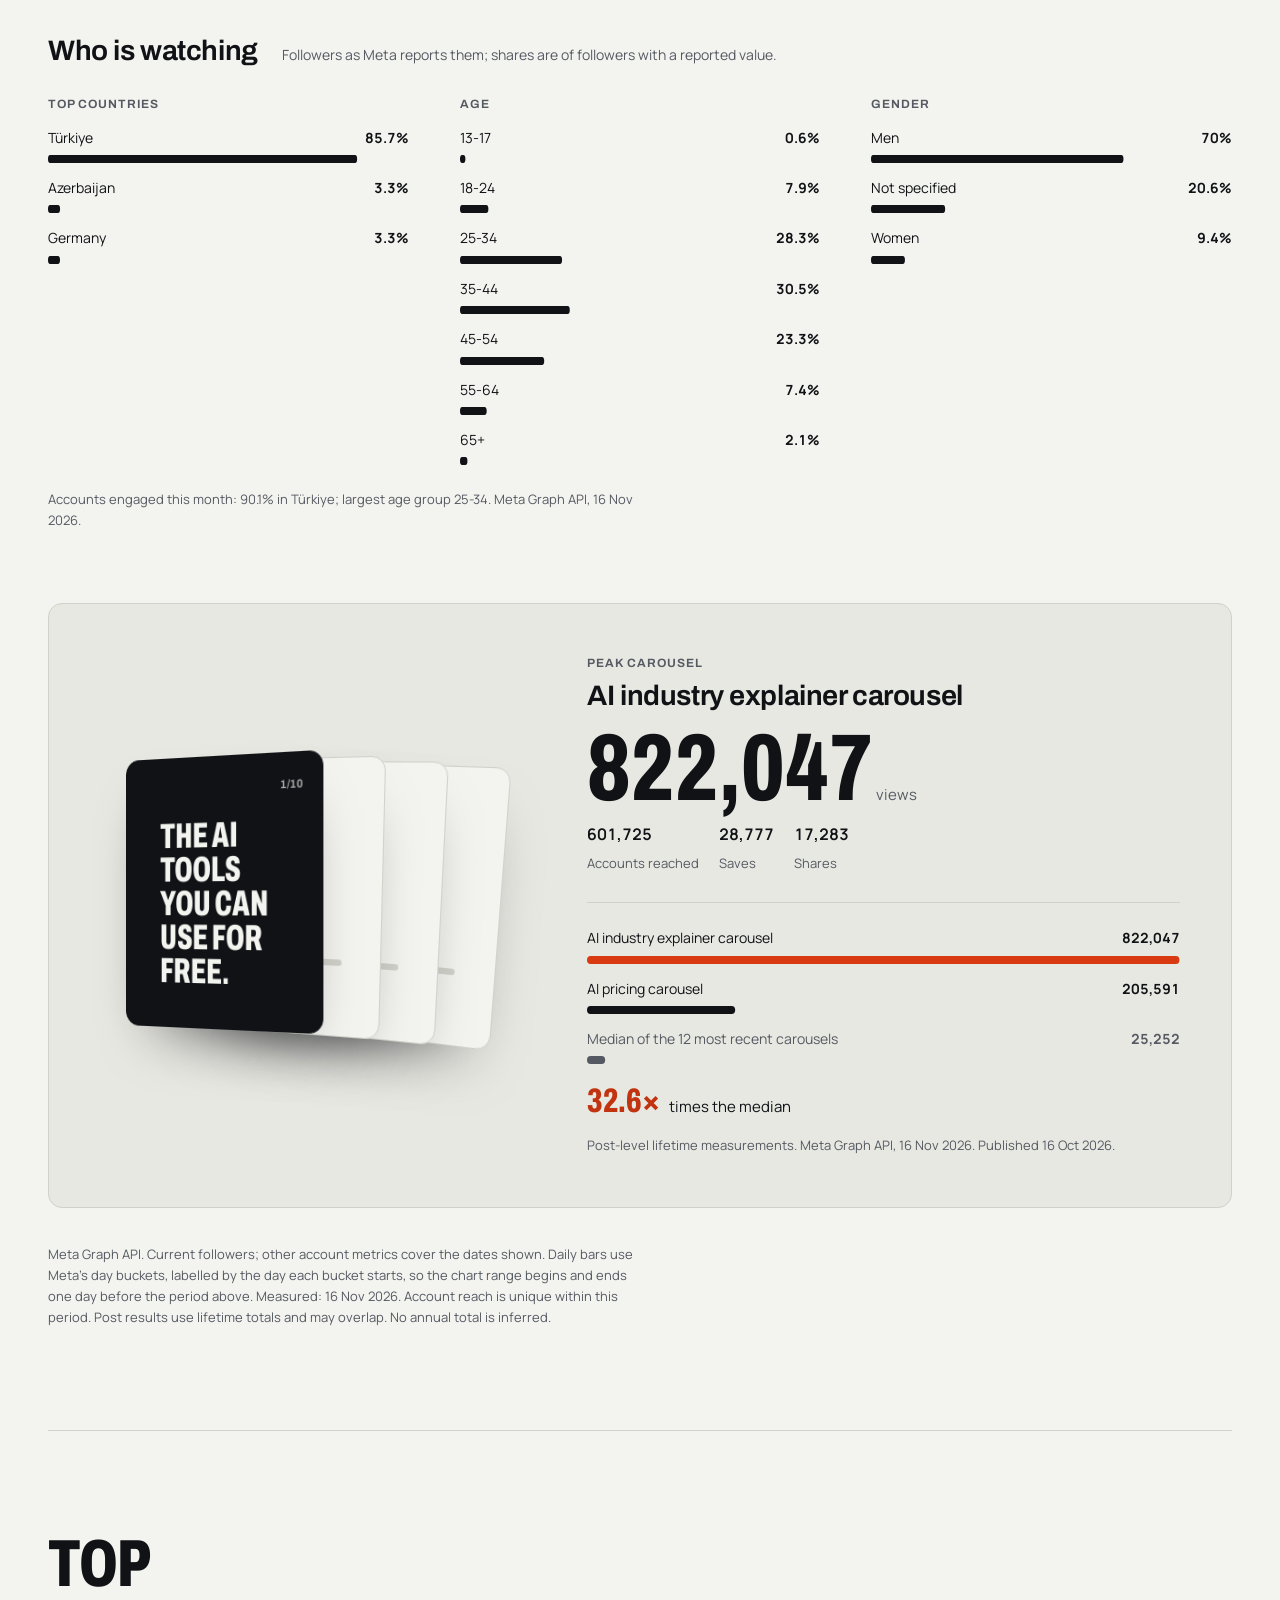
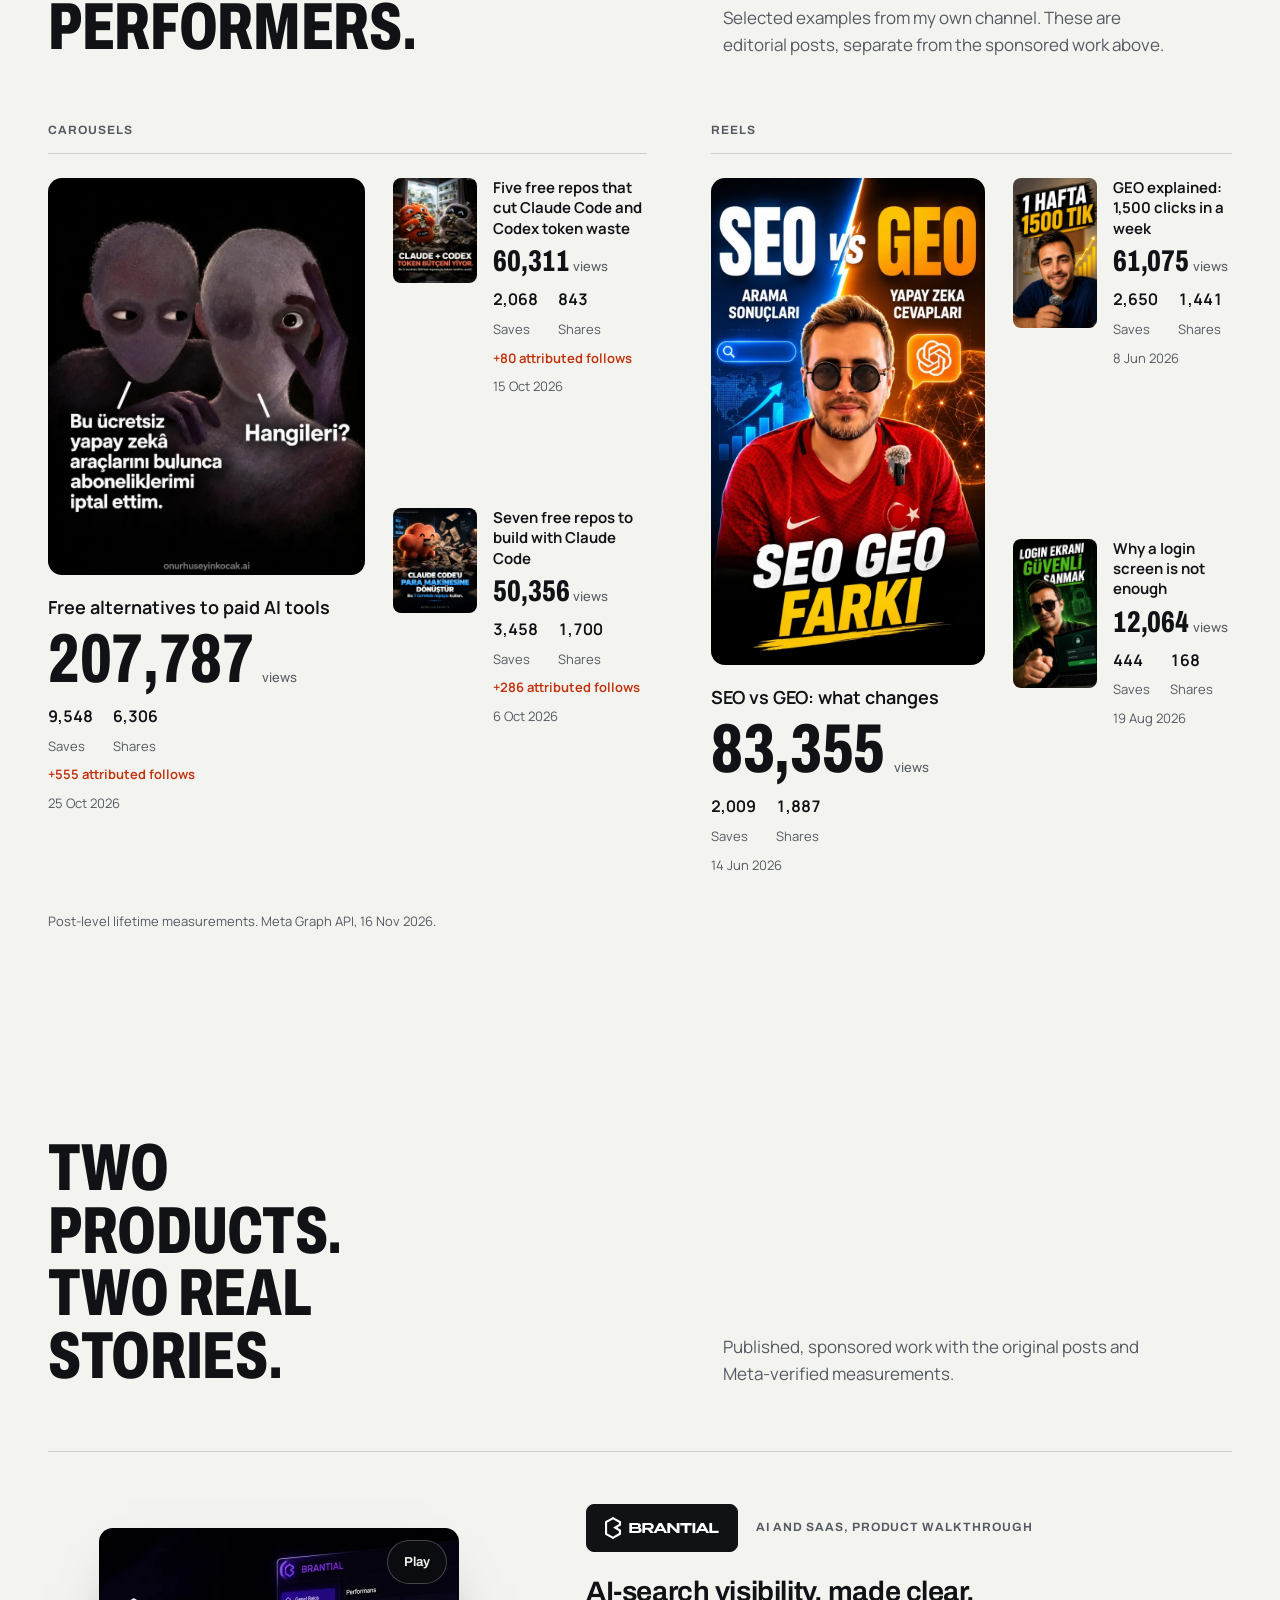
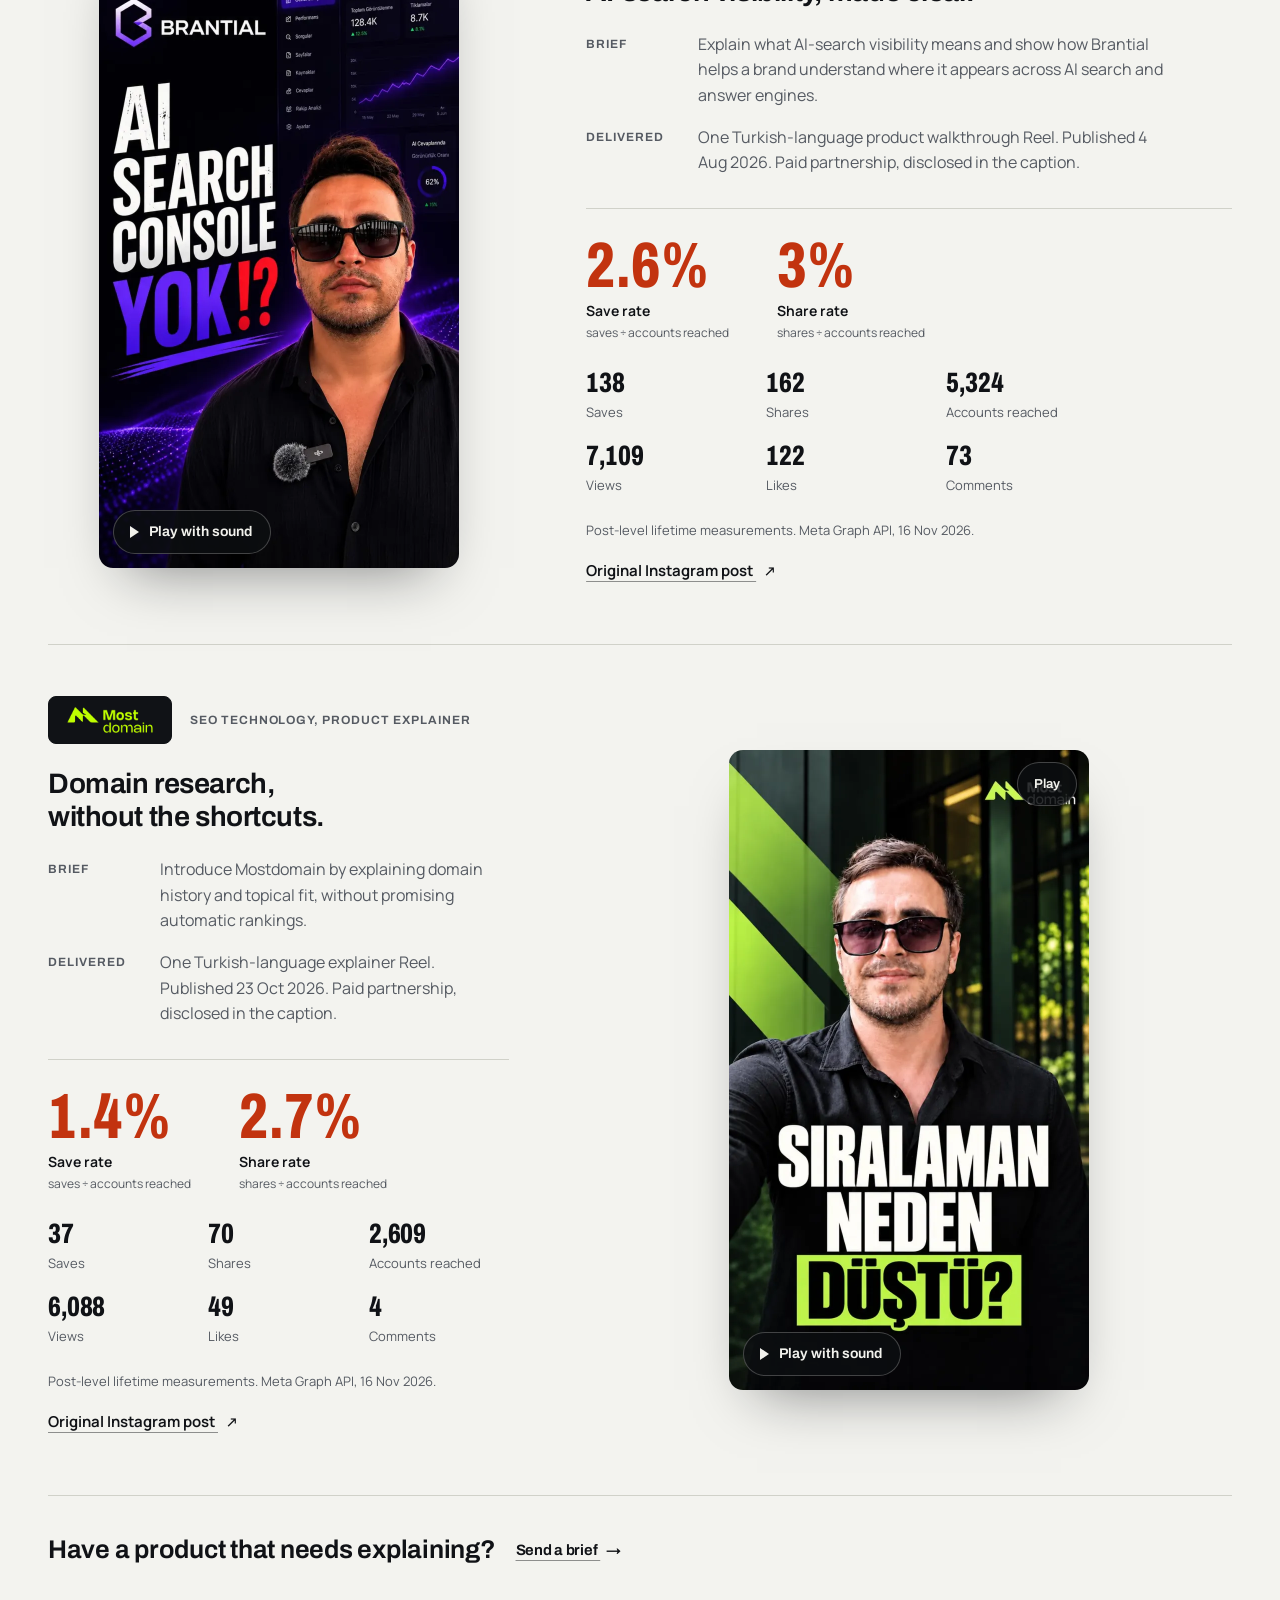
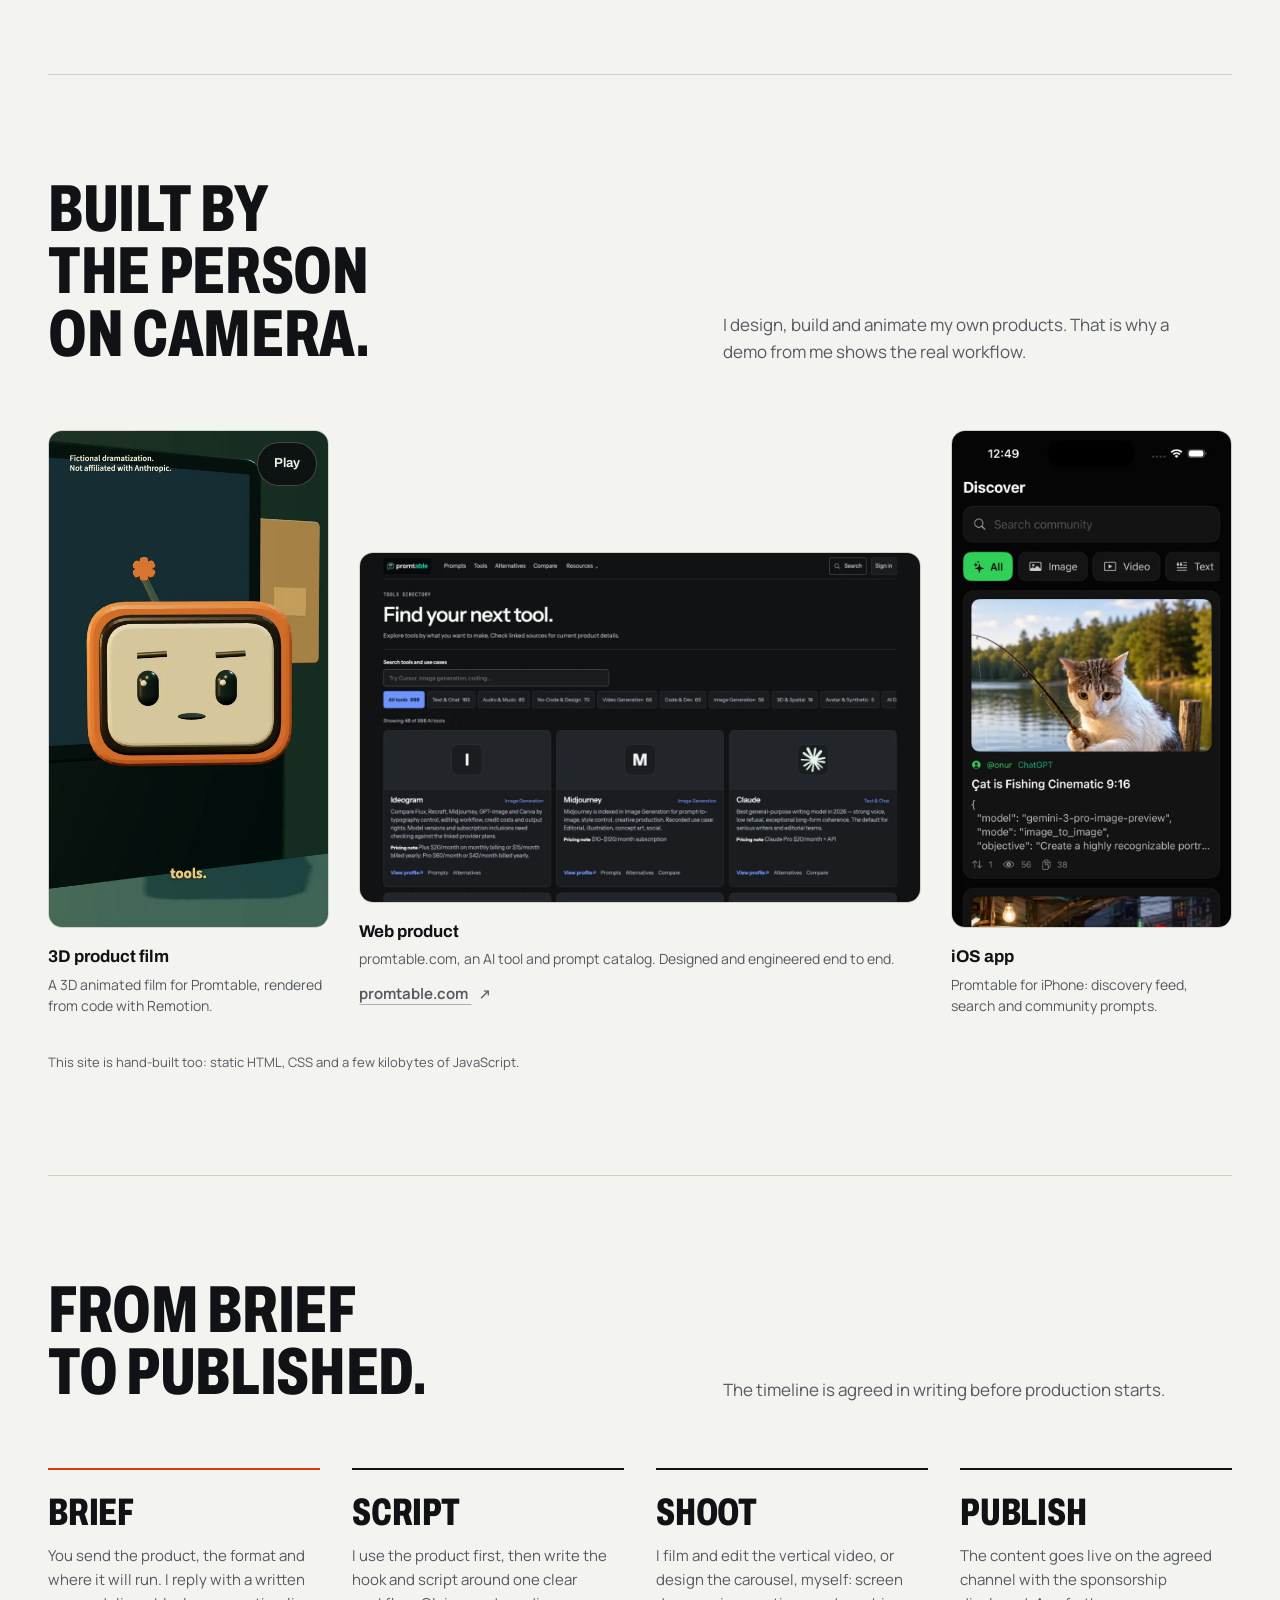
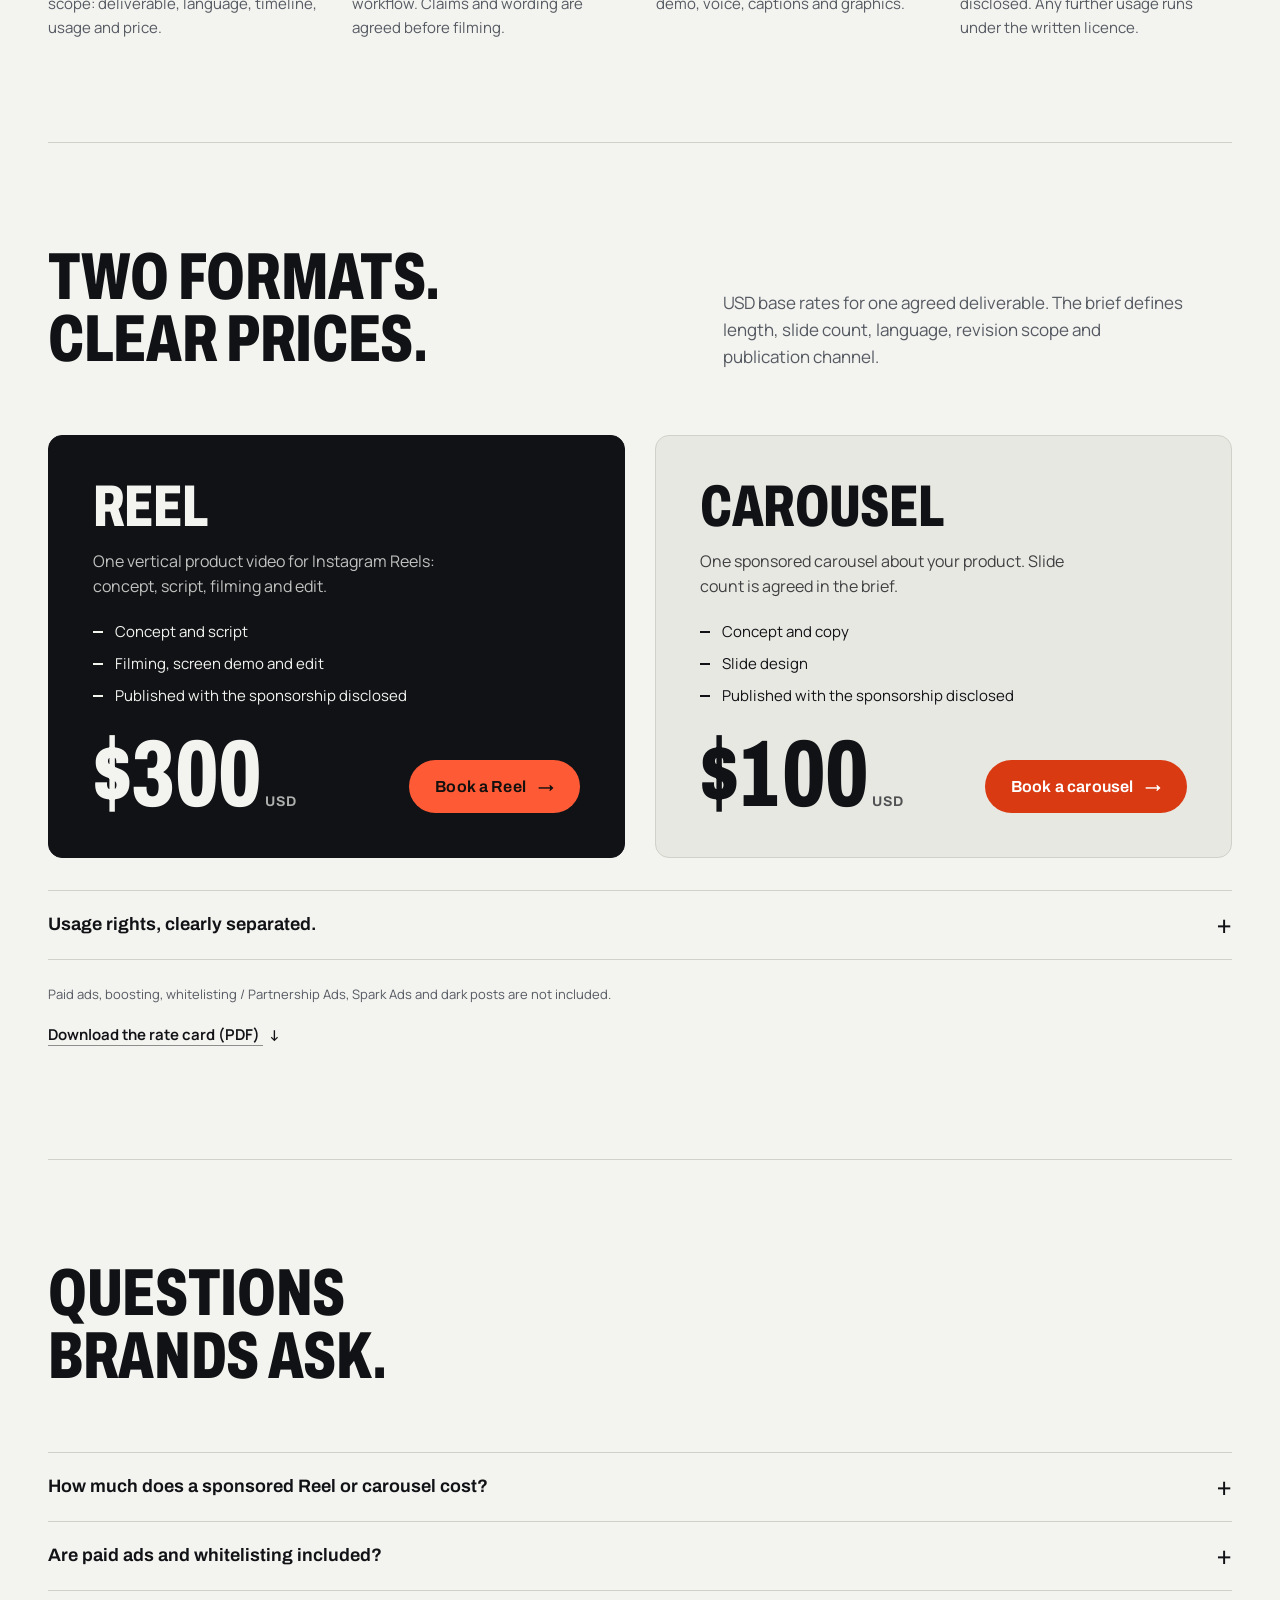
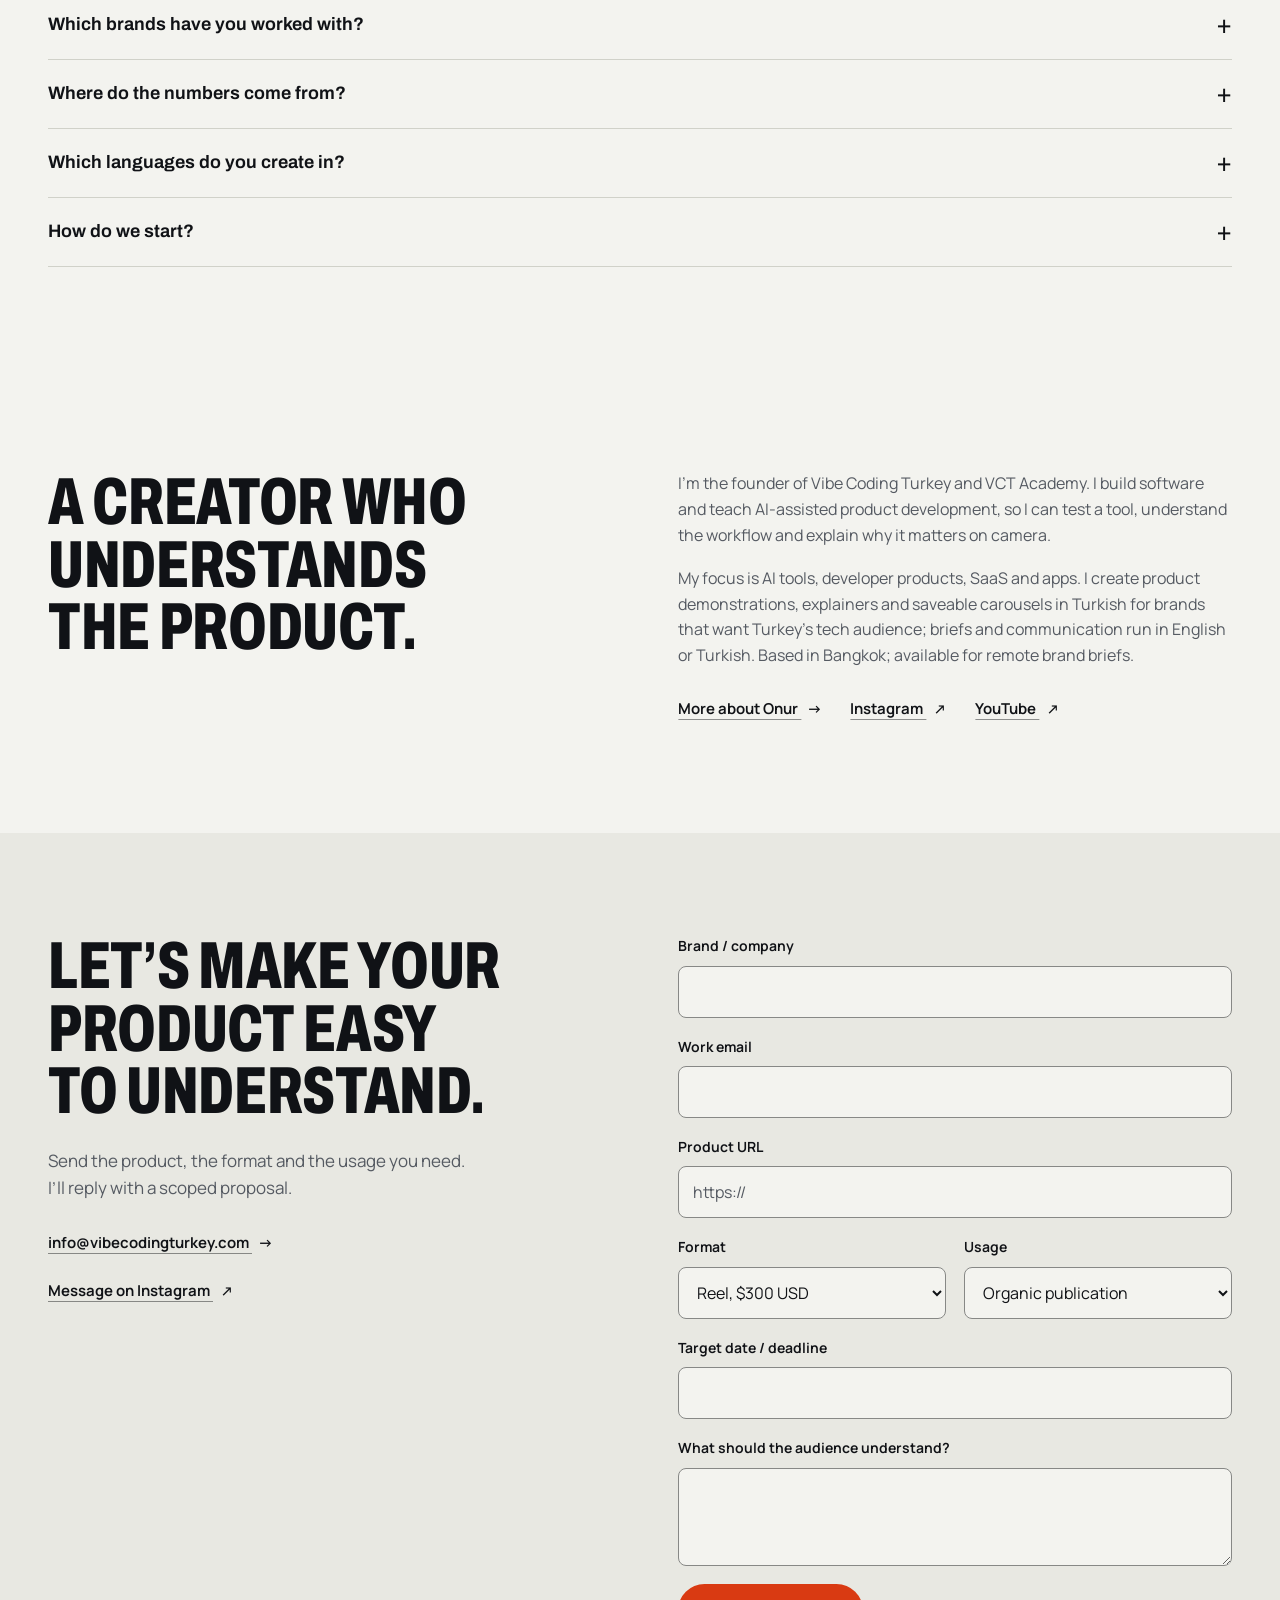
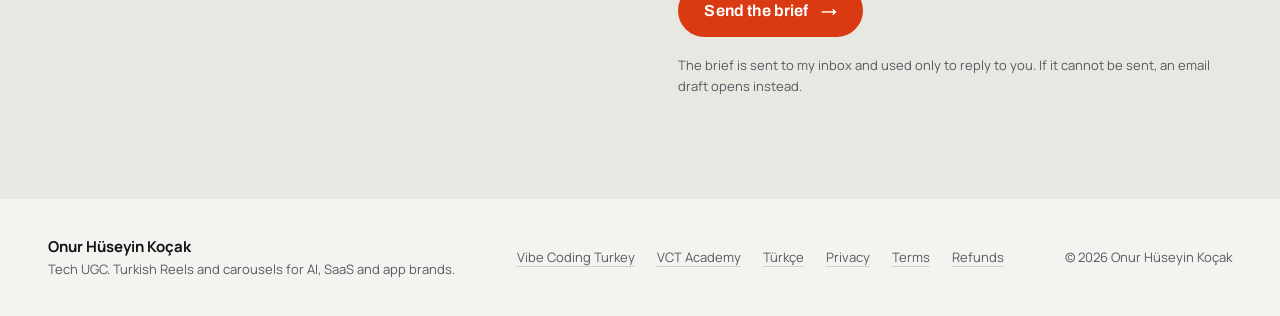
==== commit 66a51d61: "chore: refresh verified creator measurements" ====
--- a/index.html
+++ b/index.html
@@ -1,11 +1,11 @@
-<!doctype html><html lang="en"><head><meta charset="utf-8"><meta name="viewport" content="width=device-width,initial-scale=1"><title>Onur Hüseyin Koçak | Tech UGC for AI and SaaS Brands Entering Turkey</title><meta name="description" content="Turkish-language tech UGC for AI, SaaS and app brands: reach Turkey’s tech audience. Brantial and Mostdomain work, dated Instagram data, Reels $300, carousels $100."><meta name="robots" content="index,follow,max-image-preview:large"><meta name="color-scheme" content="light dark"><meta name="theme-color" content="#f3f3ef" media="(prefers-color-scheme: light)"><meta name="theme-color" content="#0c0e11" media="(prefers-color-scheme: dark)"><link rel="canonical" href="https://ugc-onur.vibecodingturkey.com/"><link rel="alternate" hreflang="en" href="https://ugc-onur.vibecodingturkey.com/"><link rel="alternate" hreflang="tr" href="https://ugc-onur.vibecodingturkey.com/tr/"><link rel="alternate" hreflang="x-default" href="https://ugc-onur.vibecodingturkey.com/"><meta property="og:type" content="website"><meta property="og:site_name" content="Onur Hüseyin Koçak"><meta property="og:locale" content="en_US"><meta property="og:title" content="Onur Hüseyin Koçak | Tech UGC for AI and SaaS Brands Entering Turkey"><meta property="og:description" content="Turkish-language tech UGC for AI, SaaS and app brands: reach Turkey’s tech audience. Brantial and Mostdomain work, dated Instagram data, Reels $300, carousels $100."><meta property="og:url" content="https://ugc-onur.vibecodingturkey.com/"><meta property="og:image" content="https://ugc-onur.vibecodingturkey.com/assets/img/og-onur.jpg"><meta property="og:image:width" content="1200"><meta property="og:image:height" content="630"><meta property="og:image:alt" content="Onur Hüseyin Koçak, tech creator and software developer, at a recording microphone"><meta name="twitter:card" content="summary_large_image"><meta name="twitter:image" content="https://ugc-onur.vibecodingturkey.com/assets/img/og-onur.jpg"><link rel="icon" href="/assets/favicon.svg"><link rel="preload" href="/assets/fonts/archivo-variable.woff2" as="font" type="font/woff2" crossorigin><link rel="preload" href="/assets/fonts/manrope-variable.woff2" as="font" type="font/woff2" crossorigin><link rel="stylesheet" href="/creator.css"><script type="application/ld+json">{"@context":"https://schema.org","@graph":[{"@type":"Person","@id":"https://vibecodingturkey.com/onur-huseyin-kocak#person","name":"Onur Hüseyin Koçak","alternateName":["Onur Koçak","Onur Huseyin Kocak","onurhuseyinkocak.ai"],"url":"https://ugc-onur.vibecodingturkey.com/onur-huseyin-kocak/","jobTitle":["Tech UGC Creator","Software Developer"],"description":"Onur Hüseyin Koçak, a software builder and tech creator. I use your product first, then explain it in Turkish Reels and carousels that Turkey’s tech audience saves and shares. English on request.","image":{"@type":"ImageObject","@id":"https://ugc-onur.vibecodingturkey.com/#portrait","contentUrl":"https://ugc-onur.vibecodingturkey.com/assets/img/onur-900.webp","caption":"Onur Hüseyin Koçak, tech creator and software developer, at a recording microphone.","representativeOfPage":true,"license":"https://ugc-onur.vibecodingturkey.com/usage-rights/","acquireLicensePage":"https://ugc-onur.vibecodingturkey.com/#brief","creditText":"Onur Hüseyin Koçak"},"knowsLanguage":["tr","en"],"knowsAbout":["Tech UGC","AI tools","SaaS","Mobile apps","Instagram Reels","Instagram carousels","Vibe coding"],"homeLocation":{"@type":"Place","name":"Bangkok, Thailand"},"sameAs":["https://www.instagram.com/onurhuseyinkocak.ai/","https://www.youtube.com/@onurhuseyinkocak","https://github.com/onurhuseyinkocak","https://www.linkedin.com/in/onurhuseyinkocak","https://www.tiktok.com/@honored.ai"],"worksFor":{"@type":"Organization","name":"Vibe Coding Turkey","url":"https://vibecodingturkey.com"}},{"@type":"WebPage","@id":"https://ugc-onur.vibecodingturkey.com/#page","url":"https://ugc-onur.vibecodingturkey.com/","name":"Onur Hüseyin Koçak | Tech UGC for AI and SaaS Brands Entering Turkey","inLanguage":"en","about":{"@id":"https://vibecodingturkey.com/onur-huseyin-kocak#person"},"primaryImageOfPage":{"@id":"https://ugc-onur.vibecodingturkey.com/#portrait"},"dateModified":"2026-11-16T07:38:47.548Z"},{"@type":"Service","@id":"https://ugc-onur.vibecodingturkey.com/#format-0","name":"Reel","description":"One vertical product video for Instagram Reels: concept, script, filming and edit.","provider":{"@id":"https://vibecodingturkey.com/onur-huseyin-kocak#person"},"offers":{"@type":"Offer","price":"300","priceCurrency":"USD","url":"https://ugc-onur.vibecodingturkey.com/#rates","description":"USD base rates for one agreed deliverable. The brief defines length, slide count, language, revision scope and publication channel. Paid ads, boosting, whitelisting / Partnership Ads, Spark Ads and dark posts are not included."}},{"@type":"Service","@id":"https://ugc-onur.vibecodingturkey.com/#format-1","name":"Carousel","description":"One sponsored carousel about your product. Slide count is agreed in the brief.","provider":{"@id":"https://vibecodingturkey.com/onur-huseyin-kocak#person"},"offers":{"@type":"Offer","price":"100","priceCurrency":"USD","url":"https://ugc-onur.vibecodingturkey.com/#rates","description":"USD base rates for one agreed deliverable. The brief defines length, slide count, language, revision scope and publication channel. Paid ads, boosting, whitelisting / Partnership Ads, Spark Ads and dark posts are not included."}},{"@type":"VideoObject","name":"Brantial: AI-search visibility, made clear.","description":"Explain what AI-search visibility means and show how Brantial helps a brand understand where it appears across AI search and answer engines.","thumbnailUrl":"https://ugc-onur.vibecodingturkey.com/assets/creator/18211971262345987.jpg","contentUrl":"https://ugc-onur.vibecodingturkey.com/assets/creator/18211971262345987.mp4","uploadDate":"2026-08-04T07:01:16.000Z","creator":{"@id":"https://vibecodingturkey.com/onur-huseyin-kocak#person"},"url":"https://www.instagram.com/reel/Dbm-NzGBpAW/","about":{"@type":"Organization","name":"Brantial","url":"https://brantial.ai/","sameAs":["https://www.instagram.com/brantialai/"]}},{"@type":"VideoObject","name":"Mostdomain: Domain research, without the shortcuts.","description":"Introduce Mostdomain by explaining domain history and topical fit, without promising automatic rankings.","thumbnailUrl":"https://ugc-onur.vibecodingturkey.com/assets/creator/17961609438230427.jpg","contentUrl":"https://ugc-onur.vibecodingturkey.com/assets/creator/17961609438230427.mp4","uploadDate":"2026-10-23T10:49:41.000Z","creator":{"@id":"https://vibecodingturkey.com/onur-huseyin-kocak#person"},"url":"https://www.instagram.com/reel/De1X_KdB12-/","about":{"@type":"Organization","name":"Mostdomain","url":"https://www.mostdomain.com/","sameAs":["https://www.instagram.com/mostdomain/"]}},{"@type":"FAQPage","@id":"https://ugc-onur.vibecodingturkey.com/#faq","mainEntity":[{"@type":"Question","name":"How much does a sponsored Reel or carousel cost?","acceptedAnswer":{"@type":"Answer","text":"One Reel is $300 USD and one sponsored carousel is $100 USD. Length, slide count, language, revisions and publication channel are fixed in the written brief."}},{"@type":"Question","name":"Are paid ads and whitelisting included?","acceptedAnswer":{"@type":"Answer","text":"No. Paid ads, boosting, whitelisting / Partnership Ads, Spark Ads and dark posts are not included. They are licensed separately in writing."}},{"@type":"Question","name":"Which brands have you worked with?","acceptedAnswer":{"@type":"Answer","text":"My published paid partnerships are Brantial (AI-search visibility) and Mostdomain (domain research). Both are disclosed in the caption and shown above with their Instagram measurements."}},{"@type":"Question","name":"Where do the numbers come from?","acceptedAnswer":{"@type":"Answer","text":"From the Meta Graph API for the Instagram account @onurhuseyinkocak.ai. Account figures cover the last 30 completed days; post figures are lifetime totals. Every figure carries its measurement date."}},{"@type":"Question","name":"Which languages do you create in?","acceptedAnswer":{"@type":"Answer","text":"Turkish is the main language: the account and both published sponsored Reels are in Turkish, for an audience that is mostly in Turkey. English content is available on request; no English example is published yet."}},{"@type":"Question","name":"How do we start?","acceptedAnswer":{"@type":"Answer","text":"Send the product URL, the format, the usage you need and your target date through the brief form, by email or on Instagram. I reply with a written scope and price before anything is produced."}}]}]}</script><script defer src="/creator.js"></script></head><body><a class="skip" href="#main">Skip to content</a>
+<!doctype html><html lang="en"><head><meta charset="utf-8"><meta name="viewport" content="width=device-width,initial-scale=1"><title>Onur Hüseyin Koçak | Tech UGC for AI and SaaS Brands Entering Turkey</title><meta name="description" content="Turkish-language tech UGC for AI, SaaS and app brands: reach Turkey’s tech audience. Brantial and Mostdomain work, dated Instagram data, Reels $300, carousels $100."><meta name="robots" content="index,follow,max-image-preview:large"><meta name="color-scheme" content="light dark"><meta name="theme-color" content="#f3f3ef" media="(prefers-color-scheme: light)"><meta name="theme-color" content="#0c0e11" media="(prefers-color-scheme: dark)"><link rel="canonical" href="https://ugc-onur.vibecodingturkey.com/"><link rel="alternate" hreflang="en" href="https://ugc-onur.vibecodingturkey.com/"><link rel="alternate" hreflang="tr" href="https://ugc-onur.vibecodingturkey.com/tr/"><link rel="alternate" hreflang="x-default" href="https://ugc-onur.vibecodingturkey.com/"><meta property="og:type" content="website"><meta property="og:site_name" content="Onur Hüseyin Koçak"><meta property="og:locale" content="en_US"><meta property="og:title" content="Onur Hüseyin Koçak | Tech UGC for AI and SaaS Brands Entering Turkey"><meta property="og:description" content="Turkish-language tech UGC for AI, SaaS and app brands: reach Turkey’s tech audience. Brantial and Mostdomain work, dated Instagram data, Reels $300, carousels $100."><meta property="og:url" content="https://ugc-onur.vibecodingturkey.com/"><meta property="og:image" content="https://ugc-onur.vibecodingturkey.com/assets/img/og-onur.jpg"><meta property="og:image:width" content="1200"><meta property="og:image:height" content="630"><meta property="og:image:alt" content="Onur Hüseyin Koçak, tech creator and software developer, at a recording microphone"><meta name="twitter:card" content="summary_large_image"><meta name="twitter:image" content="https://ugc-onur.vibecodingturkey.com/assets/img/og-onur.jpg"><link rel="icon" href="/assets/favicon.svg"><link rel="preload" href="/assets/fonts/archivo-variable.woff2" as="font" type="font/woff2" crossorigin><link rel="preload" href="/assets/fonts/manrope-variable.woff2" as="font" type="font/woff2" crossorigin><link rel="stylesheet" href="/creator.css"><script type="application/ld+json">{"@context":"https://schema.org","@graph":[{"@type":"Person","@id":"https://vibecodingturkey.com/onur-huseyin-kocak#person","name":"Onur Hüseyin Koçak","alternateName":["Onur Koçak","Onur Huseyin Kocak","onurhuseyinkocak.ai"],"url":"https://ugc-onur.vibecodingturkey.com/onur-huseyin-kocak/","jobTitle":["Tech UGC Creator","Software Developer"],"description":"Onur Hüseyin Koçak, a software builder and tech creator. I use your product first, then explain it in Turkish Reels and carousels that Turkey’s tech audience saves and shares. English on request.","image":{"@type":"ImageObject","@id":"https://ugc-onur.vibecodingturkey.com/#portrait","contentUrl":"https://ugc-onur.vibecodingturkey.com/assets/img/onur-900.webp","caption":"Onur Hüseyin Koçak, tech creator and software developer, at a recording microphone.","representativeOfPage":true,"license":"https://ugc-onur.vibecodingturkey.com/usage-rights/","acquireLicensePage":"https://ugc-onur.vibecodingturkey.com/#brief","creditText":"Onur Hüseyin Koçak"},"knowsLanguage":["tr","en"],"knowsAbout":["Tech UGC","AI tools","SaaS","Mobile apps","Instagram Reels","Instagram carousels","Vibe coding"],"homeLocation":{"@type":"Place","name":"Bangkok, Thailand"},"sameAs":["https://www.instagram.com/onurhuseyinkocak.ai/","https://www.youtube.com/@onurhuseyinkocak","https://github.com/onurhuseyinkocak","https://www.linkedin.com/in/onurhuseyinkocak","https://www.tiktok.com/@honored.ai"],"worksFor":{"@type":"Organization","name":"Vibe Coding Turkey","url":"https://vibecodingturkey.com"}},{"@type":"WebPage","@id":"https://ugc-onur.vibecodingturkey.com/#page","url":"https://ugc-onur.vibecodingturkey.com/","name":"Onur Hüseyin Koçak | Tech UGC for AI and SaaS Brands Entering Turkey","inLanguage":"en","about":{"@id":"https://vibecodingturkey.com/onur-huseyin-kocak#person"},"primaryImageOfPage":{"@id":"https://ugc-onur.vibecodingturkey.com/#portrait"},"dateModified":"2026-11-16T07:59:16.388Z"},{"@type":"Service","@id":"https://ugc-onur.vibecodingturkey.com/#format-0","name":"Reel","description":"One vertical product video for Instagram Reels: concept, script, filming and edit.","provider":{"@id":"https://vibecodingturkey.com/onur-huseyin-kocak#person"},"offers":{"@type":"Offer","price":"300","priceCurrency":"USD","url":"https://ugc-onur.vibecodingturkey.com/#rates","description":"USD base rates for one agreed deliverable. The brief defines length, slide count, language, revision scope and publication channel. Paid ads, boosting, whitelisting / Partnership Ads, Spark Ads and dark posts are not included."}},{"@type":"Service","@id":"https://ugc-onur.vibecodingturkey.com/#format-1","name":"Carousel","description":"One sponsored carousel about your product. Slide count is agreed in the brief.","provider":{"@id":"https://vibecodingturkey.com/onur-huseyin-kocak#person"},"offers":{"@type":"Offer","price":"100","priceCurrency":"USD","url":"https://ugc-onur.vibecodingturkey.com/#rates","description":"USD base rates for one agreed deliverable. The brief defines length, slide count, language, revision scope and publication channel. Paid ads, boosting, whitelisting / Partnership Ads, Spark Ads and dark posts are not included."}},{"@type":"VideoObject","name":"Brantial: AI-search visibility, made clear.","description":"Explain what AI-search visibility means and show how Brantial helps a brand understand where it appears across AI search and answer engines.","thumbnailUrl":"https://ugc-onur.vibecodingturkey.com/assets/creator/18211971262345987.jpg","contentUrl":"https://ugc-onur.vibecodingturkey.com/assets/creator/18211971262345987.mp4","uploadDate":"2026-08-04T07:01:16.000Z","creator":{"@id":"https://vibecodingturkey.com/onur-huseyin-kocak#person"},"url":"https://www.instagram.com/reel/Dbm-NzGBpAW/","about":{"@type":"Organization","name":"Brantial","url":"https://brantial.ai/","sameAs":["https://www.instagram.com/brantialai/"]}},{"@type":"VideoObject","name":"Mostdomain: Domain research, without the shortcuts.","description":"Introduce Mostdomain by explaining domain history and topical fit, without promising automatic rankings.","thumbnailUrl":"https://ugc-onur.vibecodingturkey.com/assets/creator/17961609438230427.jpg","contentUrl":"https://ugc-onur.vibecodingturkey.com/assets/creator/17961609438230427.mp4","uploadDate":"2026-10-23T10:49:41.000Z","creator":{"@id":"https://vibecodingturkey.com/onur-huseyin-kocak#person"},"url":"https://www.instagram.com/reel/De1X_KdB12-/","about":{"@type":"Organization","name":"Mostdomain","url":"https://www.mostdomain.com/","sameAs":["https://www.instagram.com/mostdomain/"]}},{"@type":"FAQPage","@id":"https://ugc-onur.vibecodingturkey.com/#faq","mainEntity":[{"@type":"Question","name":"How much does a sponsored Reel or carousel cost?","acceptedAnswer":{"@type":"Answer","text":"One Reel is $300 USD and one sponsored carousel is $100 USD. Length, slide count, language, revisions and publication channel are fixed in the written brief."}},{"@type":"Question","name":"Are paid ads and whitelisting included?","acceptedAnswer":{"@type":"Answer","text":"No. Paid ads, boosting, whitelisting / Partnership Ads, Spark Ads and dark posts are not included. They are licensed separately in writing."}},{"@type":"Question","name":"Which brands have you worked with?","acceptedAnswer":{"@type":"Answer","text":"My published paid partnerships are Brantial (AI-search visibility) and Mostdomain (domain research). Both are disclosed in the caption and shown above with their Instagram measurements."}},{"@type":"Question","name":"Where do the numbers come from?","acceptedAnswer":{"@type":"Answer","text":"From the Meta Graph API for the Instagram account @onurhuseyinkocak.ai. Account figures cover the last 30 completed days; post figures are lifetime totals. Every figure carries its measurement date."}},{"@type":"Question","name":"Which languages do you create in?","acceptedAnswer":{"@type":"Answer","text":"Turkish is the main language: the account and both published sponsored Reels are in Turkish, for an audience that is mostly in Turkey. English content is available on request; no English example is published yet."}},{"@type":"Question","name":"How do we start?","acceptedAnswer":{"@type":"Answer","text":"Send the product URL, the format, the usage you need and your target date through the brief form, by email or on Instagram. I reply with a written scope and price before anything is produced."}}]}]}</script><script defer src="/creator.js"></script></head><body><a class="skip" href="#main">Skip to content</a>
 <header class="header"><div class="wrap header-in"><a class="wordmark" href="/">Onur H. Koçak<span>Tech UGC</span></a><nav aria-label="Main navigation"><a href="#results">Results</a><a href="#work">Work</a><a href="#rates">Rates</a><a href="#about">About</a></nav><div class="header-actions"><a class="language" href="/tr/" lang="tr" hreflang="tr">Türkçe</a><a class="button small" href="#brief">Send a brief</a></div></div></header>
 <main id="main"><section class="hero wrap"><div class="hero-copy"><p class="eyebrow">Tech UGC for AI, SaaS and app brands entering Turkey</p><h1>Your AI product,<br>explained<br>to Turkey.</h1><p class="intro">I’m Onur Hüseyin Koçak, a software builder and tech creator. I use your product first, then explain it in Turkish Reels and carousels that Turkey’s tech audience saves and shares. English on request.</p><div class="hero-actions"><a class="button" href="#brief">Send a brief <span class="arr" aria-hidden="true">→</span></a><a class="text-link" href="#rates">Reel $300, carousel $100</a></div></div>
 <figure class="stack" data-tilt><div class="stack-scene"><img class="stack-cover stack-a" src="/assets/creator/18211971262345987-720.webp" alt="Brantial Reel" width="720" height="1280" decoding="async" fetchpriority="low"><img class="stack-portrait" src="/assets/img/onur-900.webp" srcset="/assets/img/onur-900.webp 900w, /assets/img/onur-1170.webp 1170w" sizes="(max-width: 760px) 92vw, 520px" alt="Onur Hüseyin Koçak, Tech creator &amp; software builder" width="900" height="520" fetchpriority="high"><img class="stack-cover stack-b" src="/assets/creator/17961609438230427-720.webp" alt="Mostdomain Reel" width="720" height="1280" decoding="async" fetchpriority="low"></div><figcaption><strong>Onur Hüseyin Koçak</strong><span>Tech creator & software builder</span><span>Based in Bangkok, working with brands remotely</span></figcaption></figure></section>
-<section class="proof wrap" aria-label="Paid partnerships"><div class="proof-brands"><p class="label">Paid partnerships</p><a class="plate" href="#case-18211971262345987"><img src="/assets/brands/brantial.svg" alt="Brantial" width="394" height="76" loading="lazy"></a><a class="plate" href="#case-17961609438230427"><img src="/assets/brands/mostdomain.png" alt="Mostdomain" width="512" height="155" loading="lazy"></a></div><dl class="proof-stats"><div><dt>Views</dt><dd data-account="views">1,828,493</dd></div><div><dt>Accounts reached</dt><dd data-account="reach">813,440</dd></div><div><dt>Current followers</dt><dd data-account="followers">9,253</dd></div></dl><p class="proof-note"><a href="#results">Instagram, last 30 completed days. Source: Meta Graph API.</a></p></section>
-<section id="results" class="results wrap" aria-labelledby="results-title"><div class="section-top"><h2 id="results-title">The audience behind the work.</h2><p class="period">@onurhuseyinkocak.ai<br>Last 30 completed days<br><time data-period="startDate" datetime="2026-10-17">17 Oct 2026</time> - <time data-period="endDate" datetime="2026-11-15">15 Nov 2026</time></p></div><div class="metric-layout"><div class="lead-metric"><span>Views</span><strong data-account="views">1,828,493</strong><p class="lead-note">Daily average: <b>60,950</b> views</p></div><dl class="metrics"><div><dt>Accounts reached</dt><dd data-account="reach">813,440</dd></div><div><dt>Comments</dt><dd data-account="comments">11,601</dd></div><div><dt>Saves</dt><dd data-account="saves">69,071</dd></div><div><dt>Shares</dt><dd data-account="shares">37,995</dd></div><div><dt>Likes</dt><dd data-account="likes">18,675</dd></div><div><dt>Interactions</dt><dd data-account="total_interactions">176,361</dd></div><div><dt>Current followers</dt><dd data-account="followers">9,253</dd></div></dl></div><div class="audience" role="group" aria-labelledby="audience-title"><div class="audience-head"><h3 id="audience-title">Who is watching</h3><p>Followers as Meta reports them; shares are of followers with a reported value.</p></div><div class="audience-grid"><div><p class="label">Top countries</p><ul class="bars"><li class="bar-other"><span>Türkiye</span><b>85.7%</b><svg viewBox="0 0 100 6" preserveAspectRatio="none" aria-hidden="true" focusable="false"><rect width="85.75" height="6" rx="0.6" ry="3"/></svg></li><li class="bar-other"><span>Azerbaijan</span><b>3.3%</b><svg viewBox="0 0 100 6" preserveAspectRatio="none" aria-hidden="true" focusable="false"><rect width="3.35" height="6" rx="0.6" ry="3"/></svg></li><li class="bar-other"><span>Germany</span><b>3.3%</b><svg viewBox="0 0 100 6" preserveAspectRatio="none" aria-hidden="true" focusable="false"><rect width="3.33" height="6" rx="0.6" ry="3"/></svg></li></ul></div><div><p class="label">Age</p><ul class="bars"><li class="bar-other"><span>13-17</span><b>0.6%</b><svg viewBox="0 0 100 6" preserveAspectRatio="none" aria-hidden="true" focusable="false"><rect width="1.50" height="6" rx="0.6" ry="3"/></svg></li><li class="bar-other"><span>18-24</span><b>7.9%</b><svg viewBox="0 0 100 6" preserveAspectRatio="none" aria-hidden="true" focusable="false"><rect width="7.87" height="6" rx="0.6" ry="3"/></svg></li><li class="bar-other"><span>25-34</span><b>28.3%</b><svg viewBox="0 0 100 6" preserveAspectRatio="none" aria-hidden="true" focusable="false"><rect width="28.31" height="6" rx="0.6" ry="3"/></svg></li><li class="bar-other"><span>35-44</span><b>30.5%</b><svg viewBox="0 0 100 6" preserveAspectRatio="none" aria-hidden="true" focusable="false"><rect width="30.45" height="6" rx="0.6" ry="3"/></svg></li><li class="bar-other"><span>45-54</span><b>23.3%</b><svg viewBox="0 0 100 6" preserveAspectRatio="none" aria-hidden="true" focusable="false"><rect width="23.35" height="6" rx="0.6" ry="3"/></svg></li><li class="bar-other"><span>55-64</span><b>7.4%</b><svg viewBox="0 0 100 6" preserveAspectRatio="none" aria-hidden="true" focusable="false"><rect width="7.40" height="6" rx="0.6" ry="3"/></svg></li><li class="bar-other"><span>65+</span><b>2.1%</b><svg viewBox="0 0 100 6" preserveAspectRatio="none" aria-hidden="true" focusable="false"><rect width="2.07" height="6" rx="0.6" ry="3"/></svg></li></ul></div><div><p class="label">Gender</p><ul class="bars"><li class="bar-other"><span>Men</span><b>70%</b><svg viewBox="0 0 100 6" preserveAspectRatio="none" aria-hidden="true" focusable="false"><rect width="70.03" height="6" rx="0.6" ry="3"/></svg></li><li class="bar-other"><span>Not specified</span><b>20.6%</b><svg viewBox="0 0 100 6" preserveAspectRatio="none" aria-hidden="true" focusable="false"><rect width="20.57" height="6" rx="0.6" ry="3"/></svg></li><li class="bar-other"><span>Women</span><b>9.4%</b><svg viewBox="0 0 100 6" preserveAspectRatio="none" aria-hidden="true" focusable="false"><rect width="9.41" height="6" rx="0.6" ry="3"/></svg></li></ul></div></div><p class="source">Accounts engaged this month: 90.1% in Türkiye; largest age group 25-34. Meta Graph API, <time datetime="2026-11-16T07:38:47.548Z">16 Nov 2026</time>.</p></div><div class="peak" role="group" aria-labelledby="peak-title"><div class="deck" aria-hidden="true"><div class="slide d3"><b>03</b><i></i><i></i><i></i></div><div class="slide d2"><b>02</b><i></i><i></i><i></i></div><div class="slide d1"><b>01</b><i></i><i></i><i></i></div><div class="slide slide-front"><span>The AI tools you can use for free.</span><small>1/10</small></div></div><div class="peak-body"><p class="label">Peak carousel</p><h3 id="peak-title">AI industry explainer carousel</h3><p class="peak-views"><b>822,042</b> views</p><dl class="rank-metrics"><div><dt>Accounts reached</dt><dd>601,725</dd></div><div><dt>Saves</dt><dd>28,778</dd></div><div><dt>Shares</dt><dd>17,283</dd></div></dl><ul class="bars"><li class="bar-peak"><span>AI industry explainer carousel</span><b>822,042</b><svg viewBox="0 0 100 6" preserveAspectRatio="none" aria-hidden="true" focusable="false"><rect width="100.00" height="6" rx="0.6" ry="3"/></svg></li><li class="bar-other"><span>AI pricing carousel</span><b>205,578</b><svg viewBox="0 0 100 6" preserveAspectRatio="none" aria-hidden="true" focusable="false"><rect width="25.01" height="6" rx="0.6" ry="3"/></svg></li><li class="bar-median"><span>Median of the 12 most recent carousels</span><b>25,251</b><svg viewBox="0 0 100 6" preserveAspectRatio="none" aria-hidden="true" focusable="false"><rect width="3.07" height="6" rx="0.6" ry="3"/></svg></li></ul><p class="peak-times"><strong>32.6×</strong> times the median</p><p class="source">Post-level lifetime measurements. Meta Graph API, <time datetime="2026-11-16T07:38:47.548Z">16 Nov 2026</time>. Published <time datetime="2026-10-16T16:36:56+0000">16 Oct 2026</time>.</p></div></div><p class="source">Meta Graph API. Current followers; other account metrics cover the dates shown. Daily bars use Meta’s day buckets, labelled by the day each bucket starts, so the chart range begins and ends one day before the period above. Measured: <time data-measured datetime="2026-11-16T07:38:47.548Z">16 Nov 2026</time>. Account reach is unique within this period. Post results use lifetime totals and may overlap. No annual total is inferred.</p></section>
-<section id="top" class="top wrap" aria-labelledby="top-title"><div class="section-top"><h2 id="top-title">Top performers.</h2><p class="section-description">Selected examples from my own channel. These are editorial posts, separate from the sponsored work above.</p></div><div class="shelves"><div class="shelf shelf-carousel"><h3>Carousels</h3><ol><li><a class="cover" href="https://www.instagram.com/p/De6u9QLlG5Z/" target="_blank" rel="noopener noreferrer"><img src="/assets/creator/18107535647276122-720.webp" alt="Free alternatives to paid AI tools, Instagram carousel cover" width="720" height="900" loading="lazy" decoding="async"></a><div class="rank"><p class="rank-title">Free alternatives to paid AI tools</p><p class="rank-views"><span data-post-id="18107535647276122" data-post-metric="views">207,757</span> <small>views</small></p><dl class="rank-metrics"><div><dt>Saves</dt><dd><span data-post-id="18107535647276122" data-post-metric="saved">9,544</span></dd></div><div><dt>Shares</dt><dd><span data-post-id="18107535647276122" data-post-metric="shares">6,305</span></dd></div></dl><p class="follows">+<span data-post-id="18107535647276122" data-post-metric="follows">555</span> attributed follows</p><p class="rank-date"><time datetime="2026-10-25T12:42:47+0000">25 Oct 2026</time></p></div></li><li><a class="cover" href="https://www.instagram.com/p/DehcRpWkhTu/" target="_blank" rel="noopener noreferrer"><img src="/assets/creator/17995140194843320-720.webp" alt="Five free repos that cut Claude Code and Codex token waste, Instagram carousel cover" width="720" height="900" loading="lazy" decoding="async"></a><div class="rank"><p class="rank-title">Five free repos that cut Claude Code and Codex token waste</p><p class="rank-views"><span data-post-id="17995140194843320" data-post-metric="views">60,311</span> <small>views</small></p><dl class="rank-metrics"><div><dt>Saves</dt><dd><span data-post-id="17995140194843320" data-post-metric="saved">2,068</span></dd></div><div><dt>Shares</dt><dd><span data-post-id="17995140194843320" data-post-metric="shares">843</span></dd></div></dl><p class="follows">+<span data-post-id="17995140194843320" data-post-metric="follows">80</span> attributed follows</p><p class="rank-date"><time datetime="2026-10-15T16:58:32+0000">15 Oct 2026</time></p></div></li><li><a class="cover" href="https://www.instagram.com/p/DeJj6ERlCot/" target="_blank" rel="noopener noreferrer"><img src="/assets/creator/18135992308643364-720.webp" alt="Seven free repos to build with Claude Code, Instagram carousel cover" width="720" height="900" loading="lazy" decoding="async"></a><div class="rank"><p class="rank-title">Seven free repos to build with Claude Code</p><p class="rank-views"><span data-post-id="18135992308643364" data-post-metric="views">50,355</span> <small>views</small></p><dl class="rank-metrics"><div><dt>Saves</dt><dd><span data-post-id="18135992308643364" data-post-metric="saved">3,458</span></dd></div><div><dt>Shares</dt><dd><span data-post-id="18135992308643364" data-post-metric="shares">1,700</span></dd></div></dl><p class="follows">+<span data-post-id="18135992308643364" data-post-metric="follows">286</span> attributed follows</p><p class="rank-date"><time datetime="2026-10-06T10:23:27+0000">6 Oct 2026</time></p></div></li></ol></div><div class="shelf shelf-reel"><h3>Reels</h3><ol><li><a class="cover" href="https://www.instagram.com/reel/DZku2Dxuh6L/" target="_blank" rel="noopener noreferrer"><img src="/assets/creator/18128790184621531-720.webp" alt="SEO vs GEO: what changes, Instagram Reel cover" width="720" height="1280" loading="lazy" decoding="async"></a><div class="rank"><p class="rank-title">SEO vs GEO: what changes</p><p class="rank-views"><span data-post-id="18128790184621531" data-post-metric="views">83,355</span> <small>views</small></p><dl class="rank-metrics"><div><dt>Saves</dt><dd><span data-post-id="18128790184621531" data-post-metric="saved">2,009</span></dd></div><div><dt>Shares</dt><dd><span data-post-id="18128790184621531" data-post-metric="shares">1,887</span></dd></div></dl><p class="rank-date"><time datetime="2026-06-14T17:03:40+0000">14 Jun 2026</time></p></div></li><li><a class="cover" href="https://www.instagram.com/reel/DZUrR_Iuzrd/" target="_blank" rel="noopener noreferrer"><img src="/assets/creator/18127658746529604-720.webp" alt="GEO explained: 1,500 clicks in a week, Instagram Reel cover" width="720" height="1280" loading="lazy" decoding="async"></a><div class="rank"><p class="rank-title">GEO explained: 1,500 clicks in a week</p><p class="rank-views"><span data-post-id="18127658746529604" data-post-metric="views">61,075</span> <small>views</small></p><dl class="rank-metrics"><div><dt>Saves</dt><dd><span data-post-id="18127658746529604" data-post-metric="saved">2,650</span></dd></div><div><dt>Shares</dt><dd><span data-post-id="18127658746529604" data-post-metric="shares">1,441</span></dd></div></dl><p class="rank-date"><time datetime="2026-06-08T11:32:58+0000">8 Jun 2026</time></p></div></li><li><a class="cover" href="https://www.instagram.com/reel/DcN2LgOB331/" target="_blank" rel="noopener noreferrer"><img src="/assets/creator/17951586627240097-720.webp" alt="Why a login screen is not enough, Instagram Reel cover" width="720" height="1280" loading="lazy" decoding="async"></a><div class="rank"><p class="rank-title">Why a login screen is not enough</p><p class="rank-views"><span data-post-id="17951586627240097" data-post-metric="views">12,064</span> <small>views</small></p><dl class="rank-metrics"><div><dt>Saves</dt><dd><span data-post-id="17951586627240097" data-post-metric="saved">444</span></dd></div><div><dt>Shares</dt><dd><span data-post-id="17951586627240097" data-post-metric="shares">168</span></dd></div></dl><p class="rank-date"><time datetime="2026-08-19T09:25:47+0000">19 Aug 2026</time></p></div></li></ol></div></div><p class="source">Post-level lifetime measurements. Meta Graph API, <time data-post-measured datetime="2026-11-16T07:38:47.548Z">16 Nov 2026</time>.</p></section>
-<section id="work" class="work wrap" aria-labelledby="work-title"><div class="section-top"><h2 id="work-title">Two products.<br>Two real stories.</h2><p class="section-description">Published, sponsored work with the original posts and Meta-verified measurements.</p></div><article class="case" id="case-18211971262345987" aria-labelledby="case-title-18211971262345987"><div class="case-media"><video controls playsinline preload="none" poster="/assets/creator/18211971262345987-720.webp" data-preview="/assets/creator/18211971262345987-preview.mp4" aria-label="Brantial, campaign video" width="540" height="960"><source src="/assets/creator/18211971262345987.mp4" type="video/mp4"><a href="https://www.instagram.com/reel/Dbm-NzGBpAW/">Original Instagram post</a></video><button class="sound" type="button" aria-label="Brantial: Play with sound" hidden>Play with sound</button></div><div class="case-body"><div class="case-head"><span class="plate"><img src="/assets/brands/brantial.svg" alt="Brantial" width="394" height="76" loading="lazy"></span><p class="case-tags">AI and SaaS, product walkthrough</p></div><h3 id="case-title-18211971262345987">AI-search visibility, made clear.</h3><dl class="case-story"><div><dt>Brief</dt><dd>Explain what AI-search visibility means and show how Brantial helps a brand understand where it appears across AI search and answer engines.</dd></div><div><dt>Delivered</dt><dd>One Turkish-language product walkthrough Reel. Published <time datetime="2026-08-04T07:01:16+0000">4 Aug 2026</time>. Paid partnership, disclosed in the caption.</dd></div></dl><dl class="case-rates"><div><dt>Save rate <small>saves ÷ accounts reached</small></dt><dd>2.6%</dd></div><div><dt>Share rate <small>shares ÷ accounts reached</small></dt><dd>3%</dd></div></dl><dl class="case-metrics"><div><dt>Saves</dt><dd><span data-post-id="18211971262345987" data-post-metric="saved">138</span></dd></div><div><dt>Shares</dt><dd><span data-post-id="18211971262345987" data-post-metric="shares">162</span></dd></div><div><dt>Accounts reached</dt><dd><span data-post-id="18211971262345987" data-post-metric="reach">5,324</span></dd></div><div><dt>Views</dt><dd><span data-post-id="18211971262345987" data-post-metric="views">7,109</span></dd></div><div><dt>Likes</dt><dd><span data-post-id="18211971262345987" data-post-metric="likes">122</span></dd></div><div><dt>Comments</dt><dd><span data-post-id="18211971262345987" data-post-metric="comments">73</span></dd></div></dl><p class="source">Post-level lifetime measurements. Meta Graph API, <time data-post-measured datetime="2026-11-16T07:38:47.548Z">16 Nov 2026</time>.</p><a class="text-link" href="https://www.instagram.com/reel/Dbm-NzGBpAW/" target="_blank" rel="noopener noreferrer">Original Instagram post <span class="arr out" aria-hidden="true">→</span></a></div></article><article class="case" id="case-17961609438230427" aria-labelledby="case-title-17961609438230427"><div class="case-media"><video controls playsinline preload="none" poster="/assets/creator/17961609438230427-720.webp" data-preview="/assets/creator/17961609438230427-preview.mp4" aria-label="Mostdomain, campaign video" width="540" height="960"><source src="/assets/creator/17961609438230427.mp4" type="video/mp4"><a href="https://www.instagram.com/reel/De1X_KdB12-/">Original Instagram post</a></video><button class="sound" type="button" aria-label="Mostdomain: Play with sound" hidden>Play with sound</button></div><div class="case-body"><div class="case-head"><span class="plate"><img src="/assets/brands/mostdomain.png" alt="Mostdomain" width="512" height="155" loading="lazy"></span><p class="case-tags">SEO technology, product explainer</p></div><h3 id="case-title-17961609438230427">Domain research, without the shortcuts.</h3><dl class="case-story"><div><dt>Brief</dt><dd>Introduce Mostdomain by explaining domain history and topical fit, without promising automatic rankings.</dd></div><div><dt>Delivered</dt><dd>One Turkish-language explainer Reel. Published <time datetime="2026-10-23T10:49:41+0000">23 Oct 2026</time>. Paid partnership, disclosed in the caption.</dd></div></dl><dl class="case-rates"><div><dt>Save rate <small>saves ÷ accounts reached</small></dt><dd>1.4%</dd></div><div><dt>Share rate <small>shares ÷ accounts reached</small></dt><dd>2.7%</dd></div></dl><dl class="case-metrics"><div><dt>Saves</dt><dd><span data-post-id="17961609438230427" data-post-metric="saved">37</span></dd></div><div><dt>Shares</dt><dd><span data-post-id="17961609438230427" data-post-metric="shares">70</span></dd></div><div><dt>Accounts reached</dt><dd><span data-post-id="17961609438230427" data-post-metric="reach">2,605</span></dd></div><div><dt>Views</dt><dd><span data-post-id="17961609438230427" data-post-metric="views">6,088</span></dd></div><div><dt>Likes</dt><dd><span data-post-id="17961609438230427" data-post-metric="likes">49</span></dd></div><div><dt>Comments</dt><dd><span data-post-id="17961609438230427" data-post-metric="comments">4</span></dd></div></dl><p class="source">Post-level lifetime measurements. Meta Graph API, <time data-post-measured datetime="2026-11-16T07:38:47.548Z">16 Nov 2026</time>.</p><a class="text-link" href="https://www.instagram.com/reel/De1X_KdB12-/" target="_blank" rel="noopener noreferrer">Original Instagram post <span class="arr out" aria-hidden="true">→</span></a></div></article><p class="nudge">Have a product that needs explaining? <a class="text-link" href="#brief">Send a brief <span class="arr" aria-hidden="true">→</span></a></p></section>
+<section class="proof wrap" aria-label="Paid partnerships"><div class="proof-brands"><p class="label">Paid partnerships</p><a class="plate" href="#case-18211971262345987"><img src="/assets/brands/brantial.svg" alt="Brantial" width="394" height="76" loading="lazy"></a><a class="plate" href="#case-17961609438230427"><img src="/assets/brands/mostdomain.png" alt="Mostdomain" width="512" height="155" loading="lazy"></a></div><dl class="proof-stats"><div><dt>Views</dt><dd data-account="views">1,828,734</dd></div><div><dt>Accounts reached</dt><dd data-account="reach">813,440</dd></div><div><dt>Current followers</dt><dd data-account="followers">9,254</dd></div></dl><p class="proof-note"><a href="#results">Instagram, last 30 completed days. Source: Meta Graph API.</a></p></section>
+<section id="results" class="results wrap" aria-labelledby="results-title"><div class="section-top"><h2 id="results-title">The audience behind the work.</h2><p class="period">@onurhuseyinkocak.ai<br>Last 30 completed days<br><time data-period="startDate" datetime="2026-10-17">17 Oct 2026</time> - <time data-period="endDate" datetime="2026-11-15">15 Nov 2026</time></p></div><div class="metric-layout"><div class="lead-metric"><span>Views</span><strong data-account="views">1,828,734</strong><p class="lead-note">Daily average: <b>60,958</b> views</p></div><dl class="metrics"><div><dt>Accounts reached</dt><dd data-account="reach">813,440</dd></div><div><dt>Comments</dt><dd data-account="comments">11,621</dd></div><div><dt>Saves</dt><dd data-account="saves">69,077</dd></div><div><dt>Shares</dt><dd data-account="shares">38,000</dd></div><div><dt>Likes</dt><dd data-account="likes">18,675</dd></div><div><dt>Interactions</dt><dd data-account="total_interactions">176,397</dd></div><div><dt>Current followers</dt><dd data-account="followers">9,254</dd></div></dl></div><div class="audience" role="group" aria-labelledby="audience-title"><div class="audience-head"><h3 id="audience-title">Who is watching</h3><p>Followers as Meta reports them; shares are of followers with a reported value.</p></div><div class="audience-grid"><div><p class="label">Top countries</p><ul class="bars"><li class="bar-other"><span>Türkiye</span><b>85.7%</b><svg viewBox="0 0 100 6" preserveAspectRatio="none" aria-hidden="true" focusable="false"><rect width="85.75" height="6" rx="0.6" ry="3"/></svg></li><li class="bar-other"><span>Azerbaijan</span><b>3.3%</b><svg viewBox="0 0 100 6" preserveAspectRatio="none" aria-hidden="true" focusable="false"><rect width="3.35" height="6" rx="0.6" ry="3"/></svg></li><li class="bar-other"><span>Germany</span><b>3.3%</b><svg viewBox="0 0 100 6" preserveAspectRatio="none" aria-hidden="true" focusable="false"><rect width="3.33" height="6" rx="0.6" ry="3"/></svg></li></ul></div><div><p class="label">Age</p><ul class="bars"><li class="bar-other"><span>13-17</span><b>0.6%</b><svg viewBox="0 0 100 6" preserveAspectRatio="none" aria-hidden="true" focusable="false"><rect width="1.50" height="6" rx="0.6" ry="3"/></svg></li><li class="bar-other"><span>18-24</span><b>7.9%</b><svg viewBox="0 0 100 6" preserveAspectRatio="none" aria-hidden="true" focusable="false"><rect width="7.87" height="6" rx="0.6" ry="3"/></svg></li><li class="bar-other"><span>25-34</span><b>28.3%</b><svg viewBox="0 0 100 6" preserveAspectRatio="none" aria-hidden="true" focusable="false"><rect width="28.31" height="6" rx="0.6" ry="3"/></svg></li><li class="bar-other"><span>35-44</span><b>30.5%</b><svg viewBox="0 0 100 6" preserveAspectRatio="none" aria-hidden="true" focusable="false"><rect width="30.45" height="6" rx="0.6" ry="3"/></svg></li><li class="bar-other"><span>45-54</span><b>23.3%</b><svg viewBox="0 0 100 6" preserveAspectRatio="none" aria-hidden="true" focusable="false"><rect width="23.35" height="6" rx="0.6" ry="3"/></svg></li><li class="bar-other"><span>55-64</span><b>7.4%</b><svg viewBox="0 0 100 6" preserveAspectRatio="none" aria-hidden="true" focusable="false"><rect width="7.40" height="6" rx="0.6" ry="3"/></svg></li><li class="bar-other"><span>65+</span><b>2.1%</b><svg viewBox="0 0 100 6" preserveAspectRatio="none" aria-hidden="true" focusable="false"><rect width="2.07" height="6" rx="0.6" ry="3"/></svg></li></ul></div><div><p class="label">Gender</p><ul class="bars"><li class="bar-other"><span>Men</span><b>70%</b><svg viewBox="0 0 100 6" preserveAspectRatio="none" aria-hidden="true" focusable="false"><rect width="70.03" height="6" rx="0.6" ry="3"/></svg></li><li class="bar-other"><span>Not specified</span><b>20.6%</b><svg viewBox="0 0 100 6" preserveAspectRatio="none" aria-hidden="true" focusable="false"><rect width="20.57" height="6" rx="0.6" ry="3"/></svg></li><li class="bar-other"><span>Women</span><b>9.4%</b><svg viewBox="0 0 100 6" preserveAspectRatio="none" aria-hidden="true" focusable="false"><rect width="9.41" height="6" rx="0.6" ry="3"/></svg></li></ul></div></div><p class="source">Accounts engaged this month: 90.1% in Türkiye; largest age group 25-34. Meta Graph API, <time datetime="2026-11-16T07:59:16.388Z">16 Nov 2026</time>.</p></div><div class="peak" role="group" aria-labelledby="peak-title"><div class="deck" aria-hidden="true"><div class="slide d3"><b>03</b><i></i><i></i><i></i></div><div class="slide d2"><b>02</b><i></i><i></i><i></i></div><div class="slide d1"><b>01</b><i></i><i></i><i></i></div><div class="slide slide-front"><span>The AI tools you can use for free.</span><small>1/10</small></div></div><div class="peak-body"><p class="label">Peak carousel</p><h3 id="peak-title">AI industry explainer carousel</h3><p class="peak-views"><b>822,047</b> views</p><dl class="rank-metrics"><div><dt>Accounts reached</dt><dd>601,725</dd></div><div><dt>Saves</dt><dd>28,777</dd></div><div><dt>Shares</dt><dd>17,283</dd></div></dl><ul class="bars"><li class="bar-peak"><span>AI industry explainer carousel</span><b>822,047</b><svg viewBox="0 0 100 6" preserveAspectRatio="none" aria-hidden="true" focusable="false"><rect width="100.00" height="6" rx="0.6" ry="3"/></svg></li><li class="bar-other"><span>AI pricing carousel</span><b>205,591</b><svg viewBox="0 0 100 6" preserveAspectRatio="none" aria-hidden="true" focusable="false"><rect width="25.01" height="6" rx="0.6" ry="3"/></svg></li><li class="bar-median"><span>Median of the 12 most recent carousels</span><b>25,252</b><svg viewBox="0 0 100 6" preserveAspectRatio="none" aria-hidden="true" focusable="false"><rect width="3.07" height="6" rx="0.6" ry="3"/></svg></li></ul><p class="peak-times"><strong>32.6×</strong> times the median</p><p class="source">Post-level lifetime measurements. Meta Graph API, <time datetime="2026-11-16T07:59:16.388Z">16 Nov 2026</time>. Published <time datetime="2026-10-16T16:36:56+0000">16 Oct 2026</time>.</p></div></div><p class="source">Meta Graph API. Current followers; other account metrics cover the dates shown. Daily bars use Meta’s day buckets, labelled by the day each bucket starts, so the chart range begins and ends one day before the period above. Measured: <time data-measured datetime="2026-11-16T07:59:16.388Z">16 Nov 2026</time>. Account reach is unique within this period. Post results use lifetime totals and may overlap. No annual total is inferred.</p></section>
+<section id="top" class="top wrap" aria-labelledby="top-title"><div class="section-top"><h2 id="top-title">Top performers.</h2><p class="section-description">Selected examples from my own channel. These are editorial posts, separate from the sponsored work above.</p></div><div class="shelves"><div class="shelf shelf-carousel"><h3>Carousels</h3><ol><li><a class="cover" href="https://www.instagram.com/p/De6u9QLlG5Z/" target="_blank" rel="noopener noreferrer"><img src="/assets/creator/18107535647276122-720.webp" alt="Free alternatives to paid AI tools, Instagram carousel cover" width="720" height="900" loading="lazy" decoding="async"></a><div class="rank"><p class="rank-title">Free alternatives to paid AI tools</p><p class="rank-views"><span data-post-id="18107535647276122" data-post-metric="views">207,787</span> <small>views</small></p><dl class="rank-metrics"><div><dt>Saves</dt><dd><span data-post-id="18107535647276122" data-post-metric="saved">9,548</span></dd></div><div><dt>Shares</dt><dd><span data-post-id="18107535647276122" data-post-metric="shares">6,306</span></dd></div></dl><p class="follows">+<span data-post-id="18107535647276122" data-post-metric="follows">555</span> attributed follows</p><p class="rank-date"><time datetime="2026-10-25T12:42:47+0000">25 Oct 2026</time></p></div></li><li><a class="cover" href="https://www.instagram.com/p/DehcRpWkhTu/" target="_blank" rel="noopener noreferrer"><img src="/assets/creator/17995140194843320-720.webp" alt="Five free repos that cut Claude Code and Codex token waste, Instagram carousel cover" width="720" height="900" loading="lazy" decoding="async"></a><div class="rank"><p class="rank-title">Five free repos that cut Claude Code and Codex token waste</p><p class="rank-views"><span data-post-id="17995140194843320" data-post-metric="views">60,311</span> <small>views</small></p><dl class="rank-metrics"><div><dt>Saves</dt><dd><span data-post-id="17995140194843320" data-post-metric="saved">2,068</span></dd></div><div><dt>Shares</dt><dd><span data-post-id="17995140194843320" data-post-metric="shares">843</span></dd></div></dl><p class="follows">+<span data-post-id="17995140194843320" data-post-metric="follows">80</span> attributed follows</p><p class="rank-date"><time datetime="2026-10-15T16:58:32+0000">15 Oct 2026</time></p></div></li><li><a class="cover" href="https://www.instagram.com/p/DeJj6ERlCot/" target="_blank" rel="noopener noreferrer"><img src="/assets/creator/18135992308643364-720.webp" alt="Seven free repos to build with Claude Code, Instagram carousel cover" width="720" height="900" loading="lazy" decoding="async"></a><div class="rank"><p class="rank-title">Seven free repos to build with Claude Code</p><p class="rank-views"><span data-post-id="18135992308643364" data-post-metric="views">50,356</span> <small>views</small></p><dl class="rank-metrics"><div><dt>Saves</dt><dd><span data-post-id="18135992308643364" data-post-metric="saved">3,458</span></dd></div><div><dt>Shares</dt><dd><span data-post-id="18135992308643364" data-post-metric="shares">1,700</span></dd></div></dl><p class="follows">+<span data-post-id="18135992308643364" data-post-metric="follows">286</span> attributed follows</p><p class="rank-date"><time datetime="2026-10-06T10:23:27+0000">6 Oct 2026</time></p></div></li></ol></div><div class="shelf shelf-reel"><h3>Reels</h3><ol><li><a class="cover" href="https://www.instagram.com/reel/DZku2Dxuh6L/" target="_blank" rel="noopener noreferrer"><img src="/assets/creator/18128790184621531-720.webp" alt="SEO vs GEO: what changes, Instagram Reel cover" width="720" height="1280" loading="lazy" decoding="async"></a><div class="rank"><p class="rank-title">SEO vs GEO: what changes</p><p class="rank-views"><span data-post-id="18128790184621531" data-post-metric="views">83,355</span> <small>views</small></p><dl class="rank-metrics"><div><dt>Saves</dt><dd><span data-post-id="18128790184621531" data-post-metric="saved">2,009</span></dd></div><div><dt>Shares</dt><dd><span data-post-id="18128790184621531" data-post-metric="shares">1,887</span></dd></div></dl><p class="rank-date"><time datetime="2026-06-14T17:03:40+0000">14 Jun 2026</time></p></div></li><li><a class="cover" href="https://www.instagram.com/reel/DZUrR_Iuzrd/" target="_blank" rel="noopener noreferrer"><img src="/assets/creator/18127658746529604-720.webp" alt="GEO explained: 1,500 clicks in a week, Instagram Reel cover" width="720" height="1280" loading="lazy" decoding="async"></a><div class="rank"><p class="rank-title">GEO explained: 1,500 clicks in a week</p><p class="rank-views"><span data-post-id="18127658746529604" data-post-metric="views">61,075</span> <small>views</small></p><dl class="rank-metrics"><div><dt>Saves</dt><dd><span data-post-id="18127658746529604" data-post-metric="saved">2,650</span></dd></div><div><dt>Shares</dt><dd><span data-post-id="18127658746529604" data-post-metric="shares">1,441</span></dd></div></dl><p class="rank-date"><time datetime="2026-06-08T11:32:58+0000">8 Jun 2026</time></p></div></li><li><a class="cover" href="https://www.instagram.com/reel/DcN2LgOB331/" target="_blank" rel="noopener noreferrer"><img src="/assets/creator/17951586627240097-720.webp" alt="Why a login screen is not enough, Instagram Reel cover" width="720" height="1280" loading="lazy" decoding="async"></a><div class="rank"><p class="rank-title">Why a login screen is not enough</p><p class="rank-views"><span data-post-id="17951586627240097" data-post-metric="views">12,064</span> <small>views</small></p><dl class="rank-metrics"><div><dt>Saves</dt><dd><span data-post-id="17951586627240097" data-post-metric="saved">444</span></dd></div><div><dt>Shares</dt><dd><span data-post-id="17951586627240097" data-post-metric="shares">168</span></dd></div></dl><p class="rank-date"><time datetime="2026-08-19T09:25:47+0000">19 Aug 2026</time></p></div></li></ol></div></div><p class="source">Post-level lifetime measurements. Meta Graph API, <time data-post-measured datetime="2026-11-16T07:59:16.388Z">16 Nov 2026</time>.</p></section>
+<section id="work" class="work wrap" aria-labelledby="work-title"><div class="section-top"><h2 id="work-title">Two products.<br>Two real stories.</h2><p class="section-description">Published, sponsored work with the original posts and Meta-verified measurements.</p></div><article class="case" id="case-18211971262345987" aria-labelledby="case-title-18211971262345987"><div class="case-media"><video controls playsinline preload="none" poster="/assets/creator/18211971262345987-720.webp" data-preview="/assets/creator/18211971262345987-preview.mp4" aria-label="Brantial, campaign video" width="540" height="960"><source src="/assets/creator/18211971262345987.mp4" type="video/mp4"><a href="https://www.instagram.com/reel/Dbm-NzGBpAW/">Original Instagram post</a></video><button class="sound" type="button" aria-label="Brantial: Play with sound" hidden>Play with sound</button></div><div class="case-body"><div class="case-head"><span class="plate"><img src="/assets/brands/brantial.svg" alt="Brantial" width="394" height="76" loading="lazy"></span><p class="case-tags">AI and SaaS, product walkthrough</p></div><h3 id="case-title-18211971262345987">AI-search visibility, made clear.</h3><dl class="case-story"><div><dt>Brief</dt><dd>Explain what AI-search visibility means and show how Brantial helps a brand understand where it appears across AI search and answer engines.</dd></div><div><dt>Delivered</dt><dd>One Turkish-language product walkthrough Reel. Published <time datetime="2026-08-04T07:01:16+0000">4 Aug 2026</time>. Paid partnership, disclosed in the caption.</dd></div></dl><dl class="case-rates"><div><dt>Save rate <small>saves ÷ accounts reached</small></dt><dd>2.6%</dd></div><div><dt>Share rate <small>shares ÷ accounts reached</small></dt><dd>3%</dd></div></dl><dl class="case-metrics"><div><dt>Saves</dt><dd><span data-post-id="18211971262345987" data-post-metric="saved">138</span></dd></div><div><dt>Shares</dt><dd><span data-post-id="18211971262345987" data-post-metric="shares">162</span></dd></div><div><dt>Accounts reached</dt><dd><span data-post-id="18211971262345987" data-post-metric="reach">5,324</span></dd></div><div><dt>Views</dt><dd><span data-post-id="18211971262345987" data-post-metric="views">7,109</span></dd></div><div><dt>Likes</dt><dd><span data-post-id="18211971262345987" data-post-metric="likes">122</span></dd></div><div><dt>Comments</dt><dd><span data-post-id="18211971262345987" data-post-metric="comments">73</span></dd></div></dl><p class="source">Post-level lifetime measurements. Meta Graph API, <time data-post-measured datetime="2026-11-16T07:59:16.388Z">16 Nov 2026</time>.</p><a class="text-link" href="https://www.instagram.com/reel/Dbm-NzGBpAW/" target="_blank" rel="noopener noreferrer">Original Instagram post <span class="arr out" aria-hidden="true">→</span></a></div></article><article class="case" id="case-17961609438230427" aria-labelledby="case-title-17961609438230427"><div class="case-media"><video controls playsinline preload="none" poster="/assets/creator/17961609438230427-720.webp" data-preview="/assets/creator/17961609438230427-preview.mp4" aria-label="Mostdomain, campaign video" width="540" height="960"><source src="/assets/creator/17961609438230427.mp4" type="video/mp4"><a href="https://www.instagram.com/reel/De1X_KdB12-/">Original Instagram post</a></video><button class="sound" type="button" aria-label="Mostdomain: Play with sound" hidden>Play with sound</button></div><div class="case-body"><div class="case-head"><span class="plate"><img src="/assets/brands/mostdomain.png" alt="Mostdomain" width="512" height="155" loading="lazy"></span><p class="case-tags">SEO technology, product explainer</p></div><h3 id="case-title-17961609438230427">Domain research, without the shortcuts.</h3><dl class="case-story"><div><dt>Brief</dt><dd>Introduce Mostdomain by explaining domain history and topical fit, without promising automatic rankings.</dd></div><div><dt>Delivered</dt><dd>One Turkish-language explainer Reel. Published <time datetime="2026-10-23T10:49:41+0000">23 Oct 2026</time>. Paid partnership, disclosed in the caption.</dd></div></dl><dl class="case-rates"><div><dt>Save rate <small>saves ÷ accounts reached</small></dt><dd>1.4%</dd></div><div><dt>Share rate <small>shares ÷ accounts reached</small></dt><dd>2.7%</dd></div></dl><dl class="case-metrics"><div><dt>Saves</dt><dd><span data-post-id="17961609438230427" data-post-metric="saved">37</span></dd></div><div><dt>Shares</dt><dd><span data-post-id="17961609438230427" data-post-metric="shares">70</span></dd></div><div><dt>Accounts reached</dt><dd><span data-post-id="17961609438230427" data-post-metric="reach">2,609</span></dd></div><div><dt>Views</dt><dd><span data-post-id="17961609438230427" data-post-metric="views">6,088</span></dd></div><div><dt>Likes</dt><dd><span data-post-id="17961609438230427" data-post-metric="likes">49</span></dd></div><div><dt>Comments</dt><dd><span data-post-id="17961609438230427" data-post-metric="comments">4</span></dd></div></dl><p class="source">Post-level lifetime measurements. Meta Graph API, <time data-post-measured datetime="2026-11-16T07:59:16.388Z">16 Nov 2026</time>.</p><a class="text-link" href="https://www.instagram.com/reel/De1X_KdB12-/" target="_blank" rel="noopener noreferrer">Original Instagram post <span class="arr out" aria-hidden="true">→</span></a></div></article><p class="nudge">Have a product that needs explaining? <a class="text-link" href="#brief">Send a brief <span class="arr" aria-hidden="true">→</span></a></p></section>
 <section id="craft" class="craft wrap" aria-labelledby="craft-title"><div class="section-top"><h2 id="craft-title">Built by the person on camera.</h2><p class="section-description">I design, build and animate my own products. That is why a demo from me shows the real workflow.</p></div><div class="craft-grid"><figure class="craft-film"><video controls muted loop playsinline preload="none" data-autoplay poster="/assets/craft/promtable-3d.webp" aria-label="A 3D animated film for Promtable, rendered from code with Remotion." width="540" height="960"><source src="/assets/craft/promtable-3d.mp4" type="video/mp4"></video><figcaption><strong>3D product film</strong><span>A 3D animated film for Promtable, rendered from code with Remotion.</span></figcaption></figure><figure class="craft-web"><img src="/assets/craft/promtable-web.webp" alt="promtable.com, an AI tool and prompt catalog. Designed and engineered end to end." width="1280" height="800" loading="lazy" decoding="async"><figcaption><strong>Web product</strong><span>promtable.com, an AI tool and prompt catalog. Designed and engineered end to end.</span><a class="text-link" href="https://promtable.com" target="_blank" rel="noopener noreferrer">promtable.com <span class="arr out" aria-hidden="true">→</span></a></figcaption></figure><figure class="craft-app"><img src="/assets/craft/promtable-ios.webp" alt="Promtable for iPhone: discovery feed, search and community prompts." width="720" height="1566" loading="lazy" decoding="async"><figcaption><strong>iOS app</strong><span>Promtable for iPhone: discovery feed, search and community prompts.</span></figcaption></figure></div><p class="source">This site is hand-built too: static HTML, CSS and a few kilobytes of JavaScript.</p></section>
 <section id="process" class="process wrap" aria-labelledby="process-title"><div class="section-top"><h2 id="process-title">From brief to published.</h2><p class="section-description">The timeline is agreed in writing before production starts.</p></div><ol class="steps"><li><h3>Brief</h3><p>You send the product, the format and where it will run. I reply with a written scope: deliverable, language, timeline, usage and price.</p></li><li><h3>Script</h3><p>I use the product first, then write the hook and script around one clear workflow. Claims and wording are agreed before filming.</p></li><li><h3>Shoot</h3><p>I film and edit the vertical video, or design the carousel, myself: screen demo, voice, captions and graphics.</p></li><li><h3>Publish</h3><p>The content goes live on the agreed channel with the sponsorship disclosed. Any further usage runs under the written licence.</p></li></ol></section>
 <section id="rates" class="rates wrap" aria-labelledby="rates-title"><div class="section-top"><h2 id="rates-title">Two formats.<br>Clear prices.</h2><p class="section-description">USD base rates for one agreed deliverable. The brief defines length, slide count, language, revision scope and publication channel.</p></div><div class="rate-list"><article class="rate"><div class="rate-what"><h3>Reel</h3><p>One vertical product video for Instagram Reels: concept, script, filming and edit.</p><ul><li>Concept and script</li><li>Filming, screen demo and edit</li><li>Published with the sponsorship disclosed</li></ul></div><p class="rate-price"><span>$300</span> <small>USD</small></p><a class="button" href="#brief" data-format="0">Book a Reel <span class="arr" aria-hidden="true">→</span></a></article><article class="rate"><div class="rate-what"><h3>Carousel</h3><p>One sponsored carousel about your product. Slide count is agreed in the brief.</p><ul><li>Concept and copy</li><li>Slide design</li><li>Published with the sponsorship disclosed</li></ul></div><p class="rate-price"><span>$100</span> <small>USD</small></p><a class="button" href="#brief" data-format="1">Book a carousel <span class="arr" aria-hidden="true">→</span></a></article></div><details class="rights"><summary>Usage rights, clearly separated. <span aria-hidden="true">+</span></summary><ul><li>Paid ads, boosting, whitelisting / Partnership Ads, Spark Ads and dark posts are not included.</li><li>Brand-account reposts, website use, raw files, extra edits, exclusivity and extended usage require a separate written quote.</li><li>Ownership is retained. A licence names the asset, platforms, countries, term and permitted edits; no perpetual, transferable or unlimited buyout is included.</li><li>AI training, voice cloning, synthetic likeness and sublicensing are excluded unless separately agreed in writing.</li><li>Scope, timing and payment are agreed before production. Usage starts only under the written agreement and agreed payment terms.</li><li>Sponsored content is disclosed. Views, sales, rankings and conversions are not guaranteed.</li></ul></details><p class="source">Paid ads, boosting, whitelisting / Partnership Ads, Spark Ads and dark posts are not included.</p><a class="text-link" href="/Onur_Huseyin_Kocak_UGC_Rate_Card_2026.pdf" download>Download the rate card (PDF) <span class="arr" aria-hidden="true">↓</span></a></section>
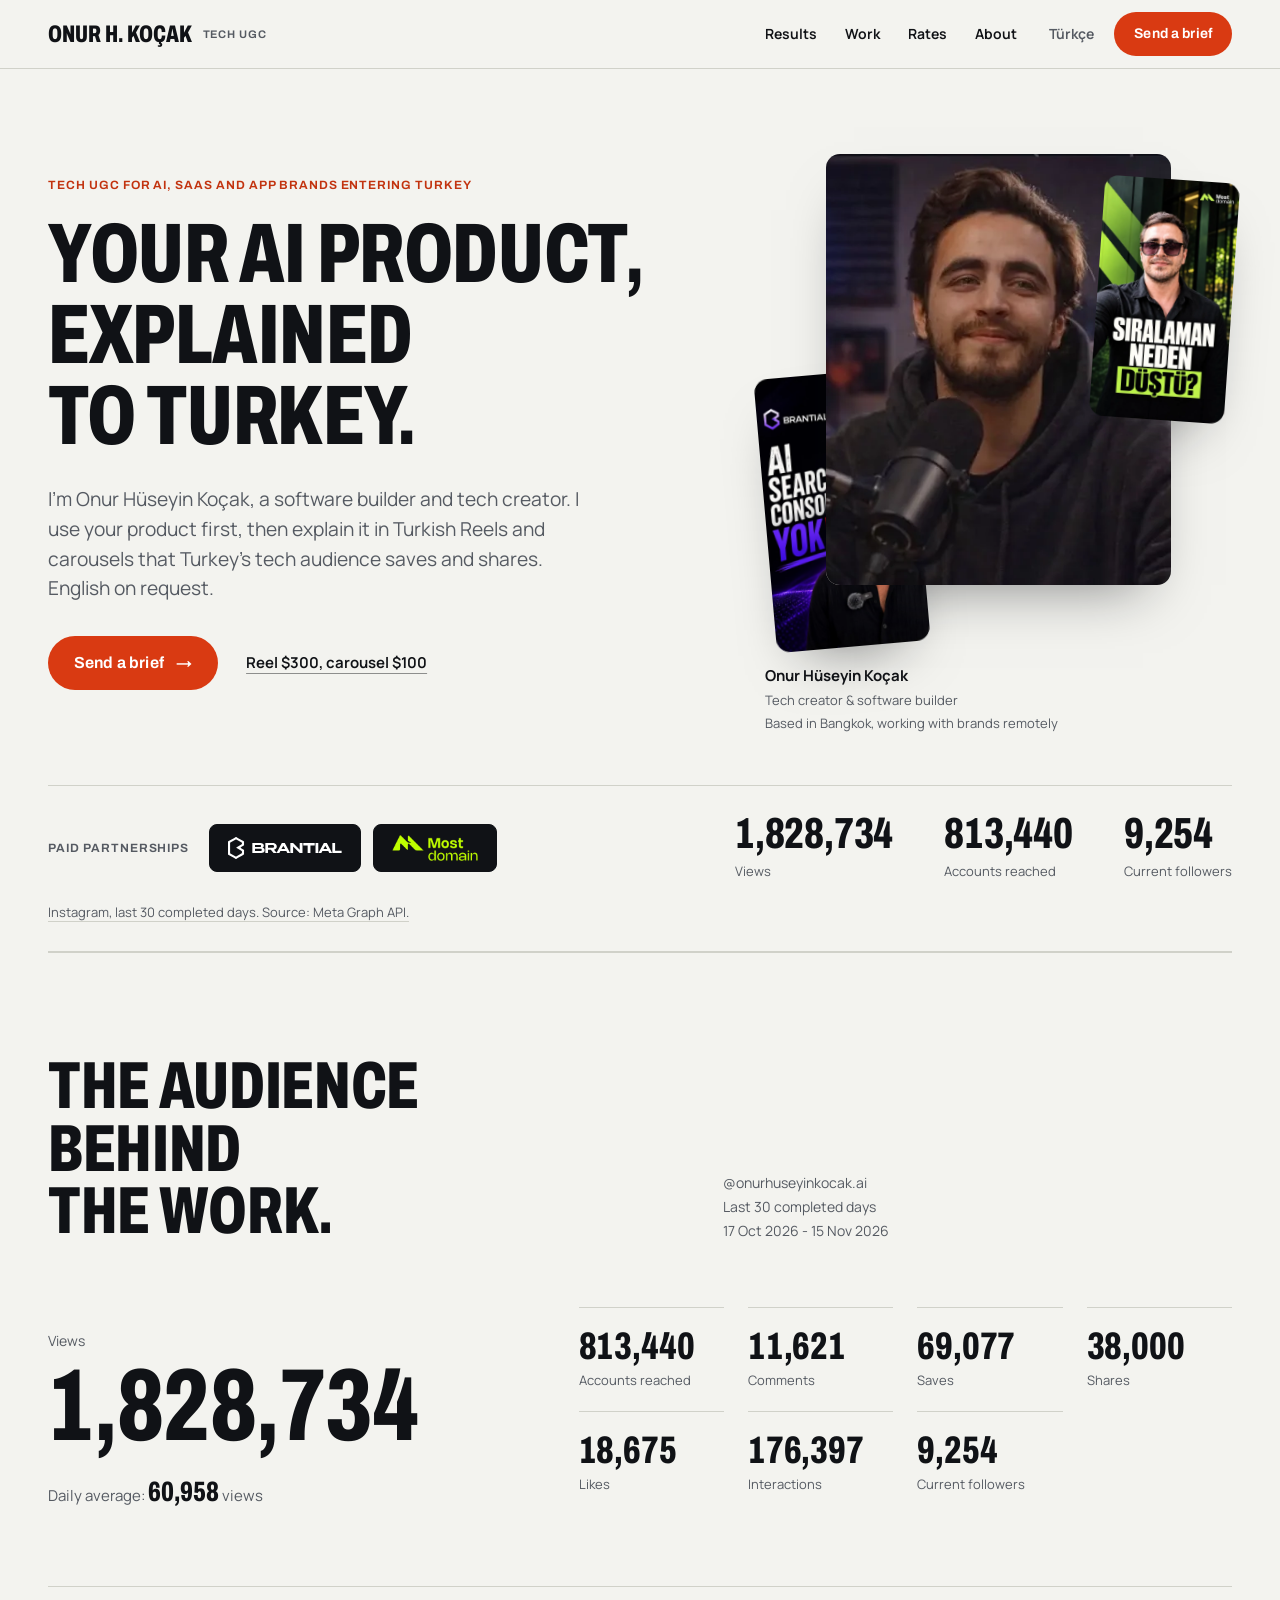
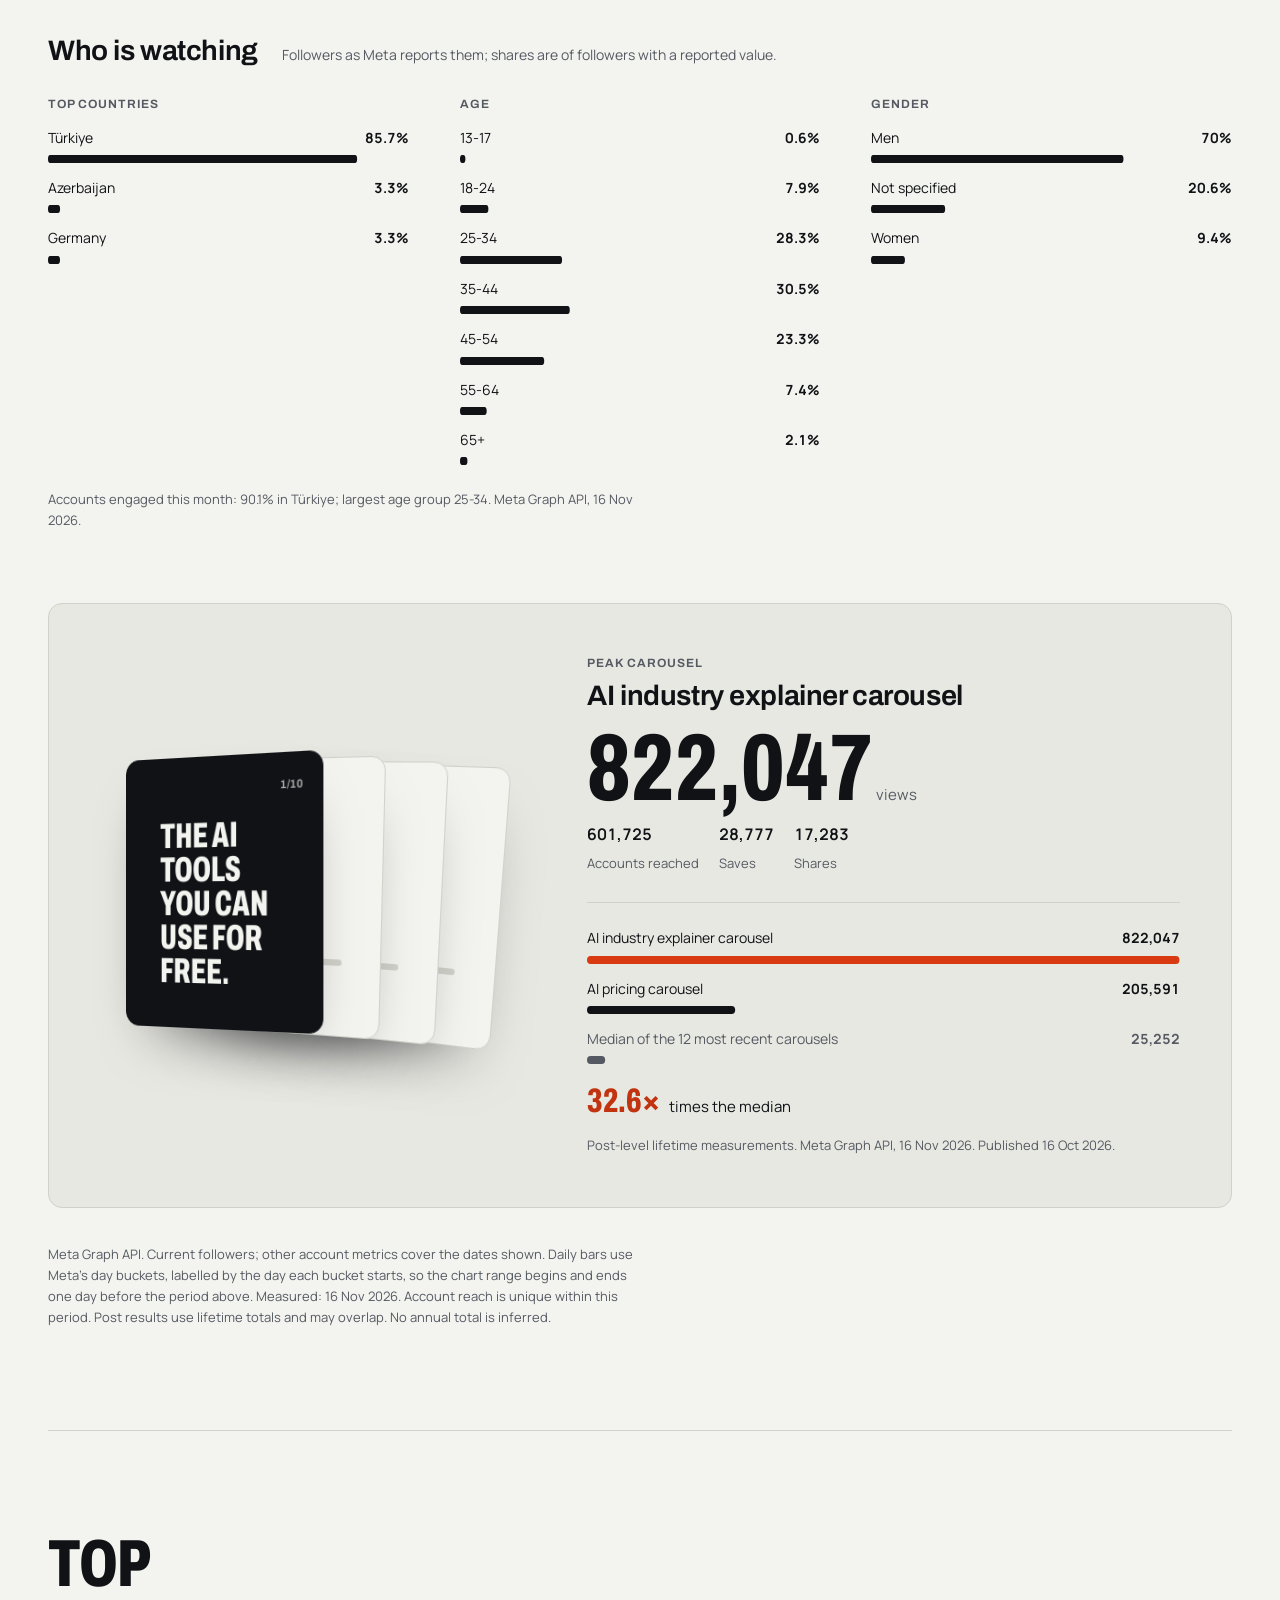
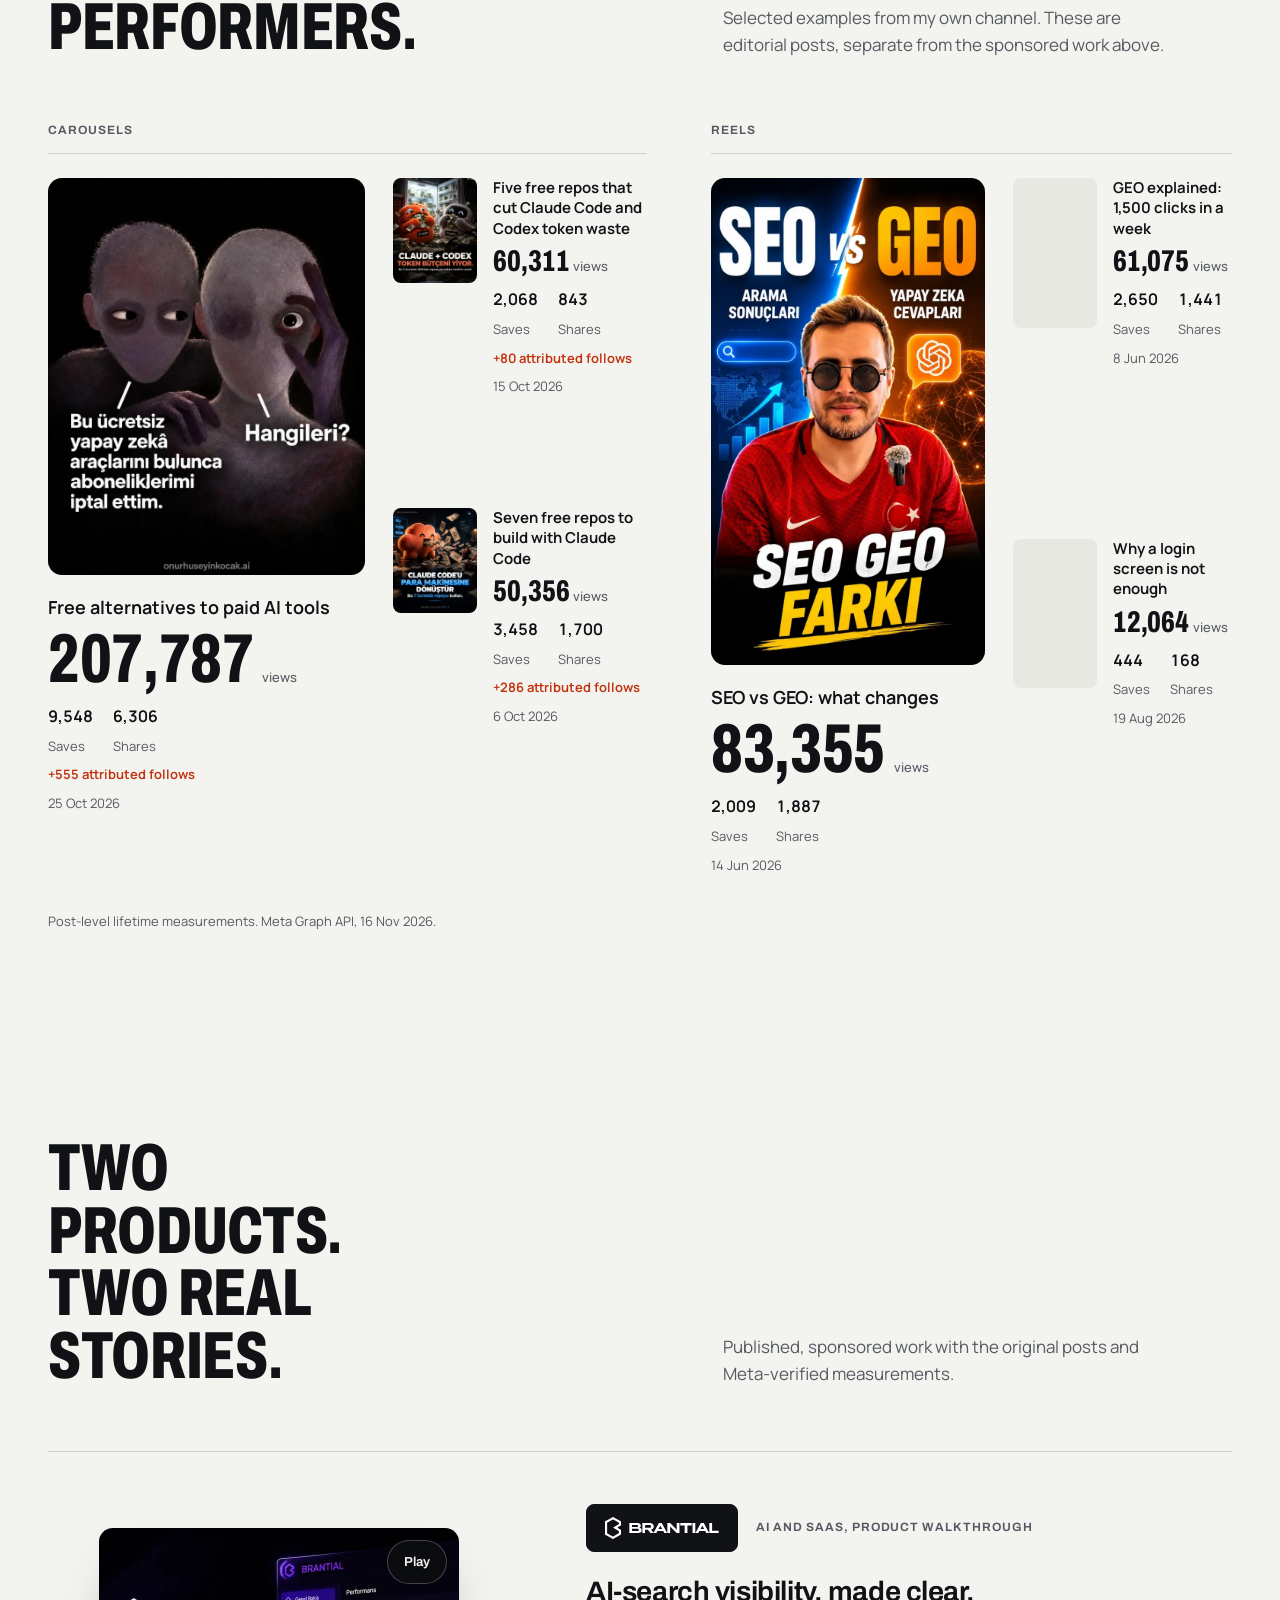
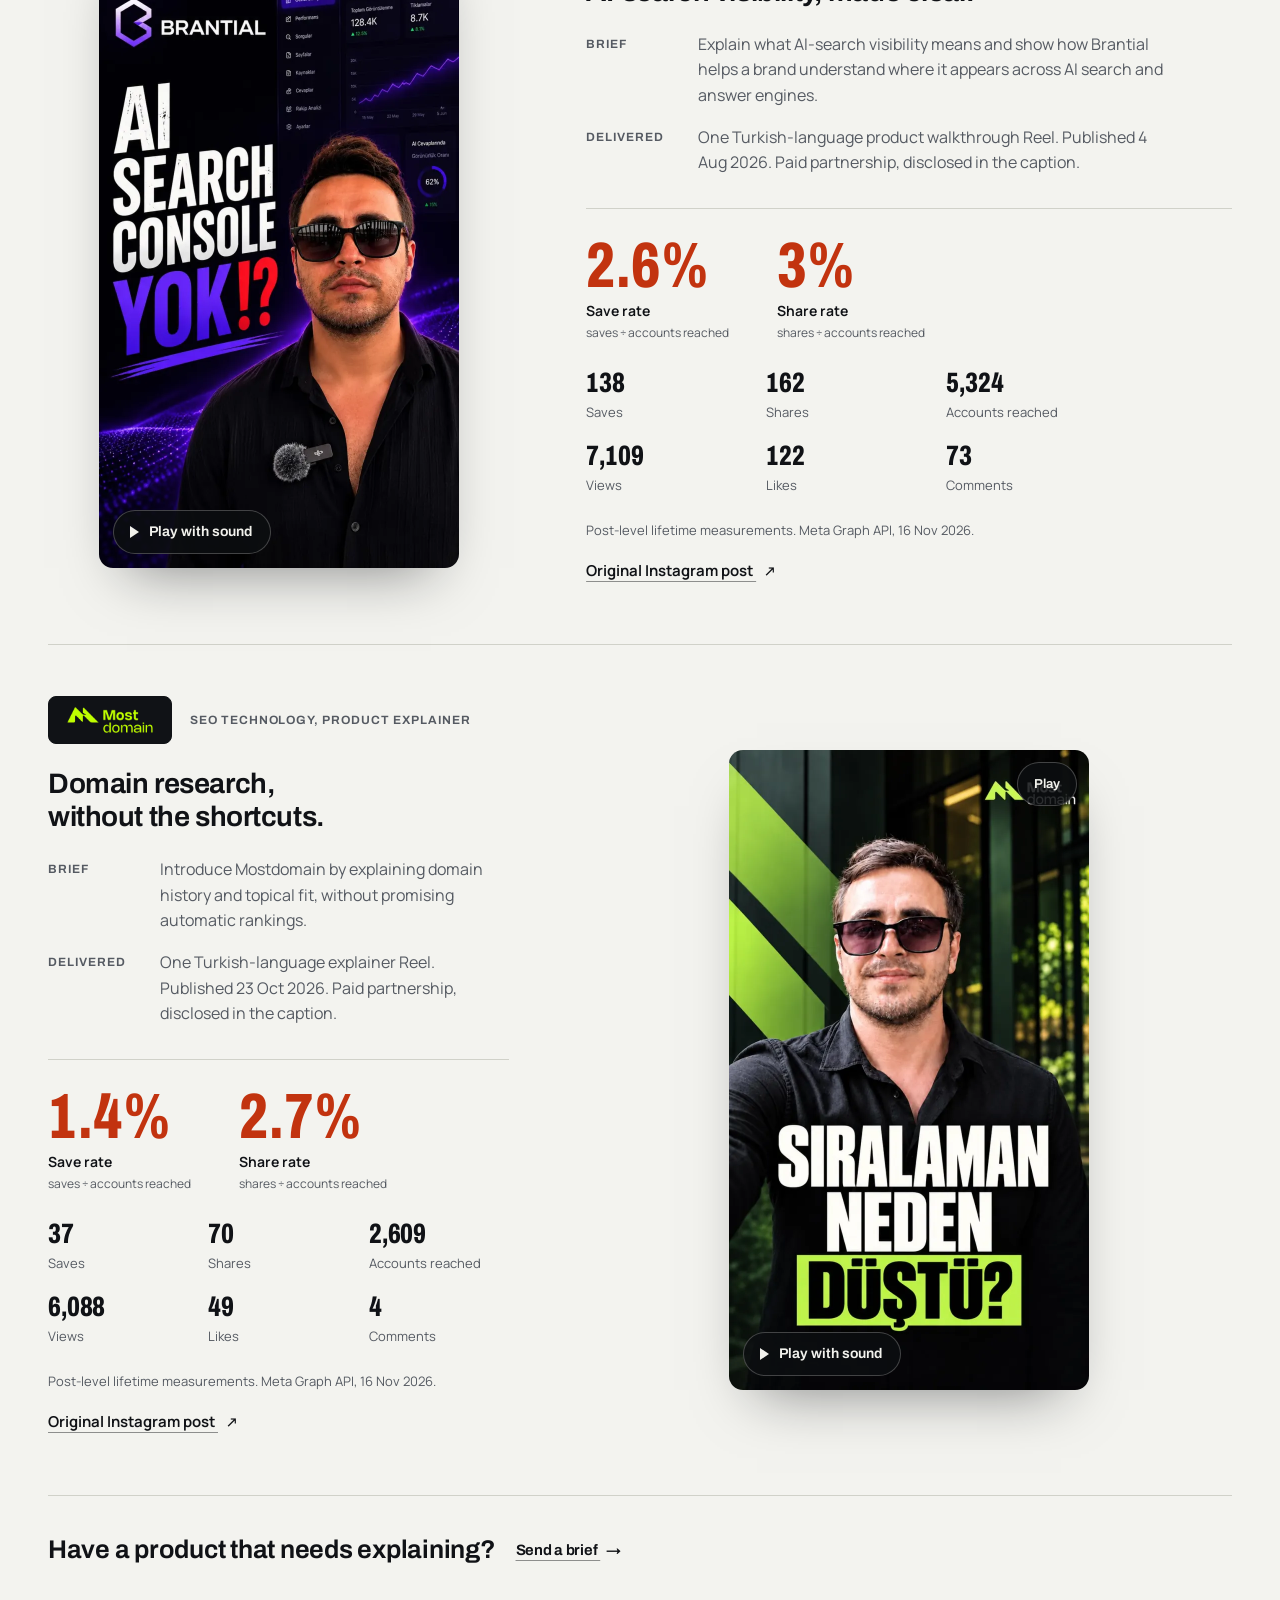
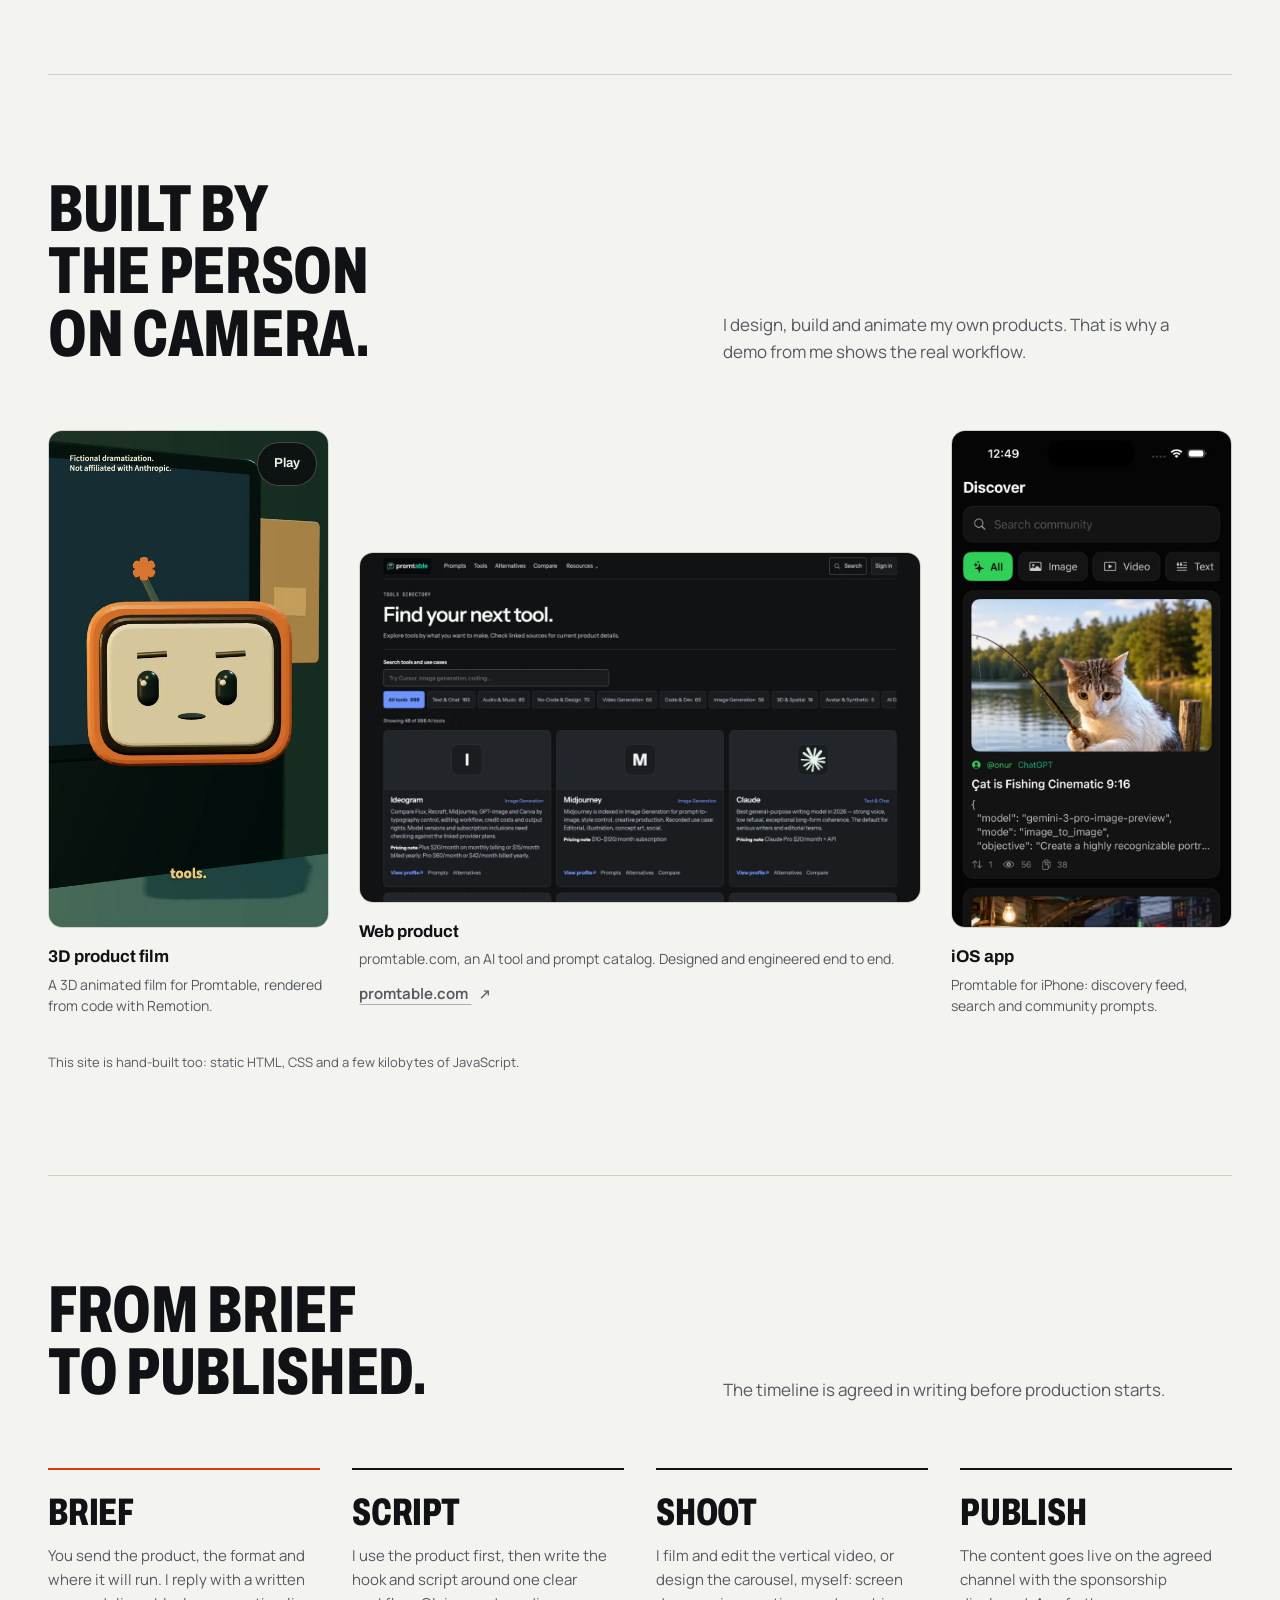
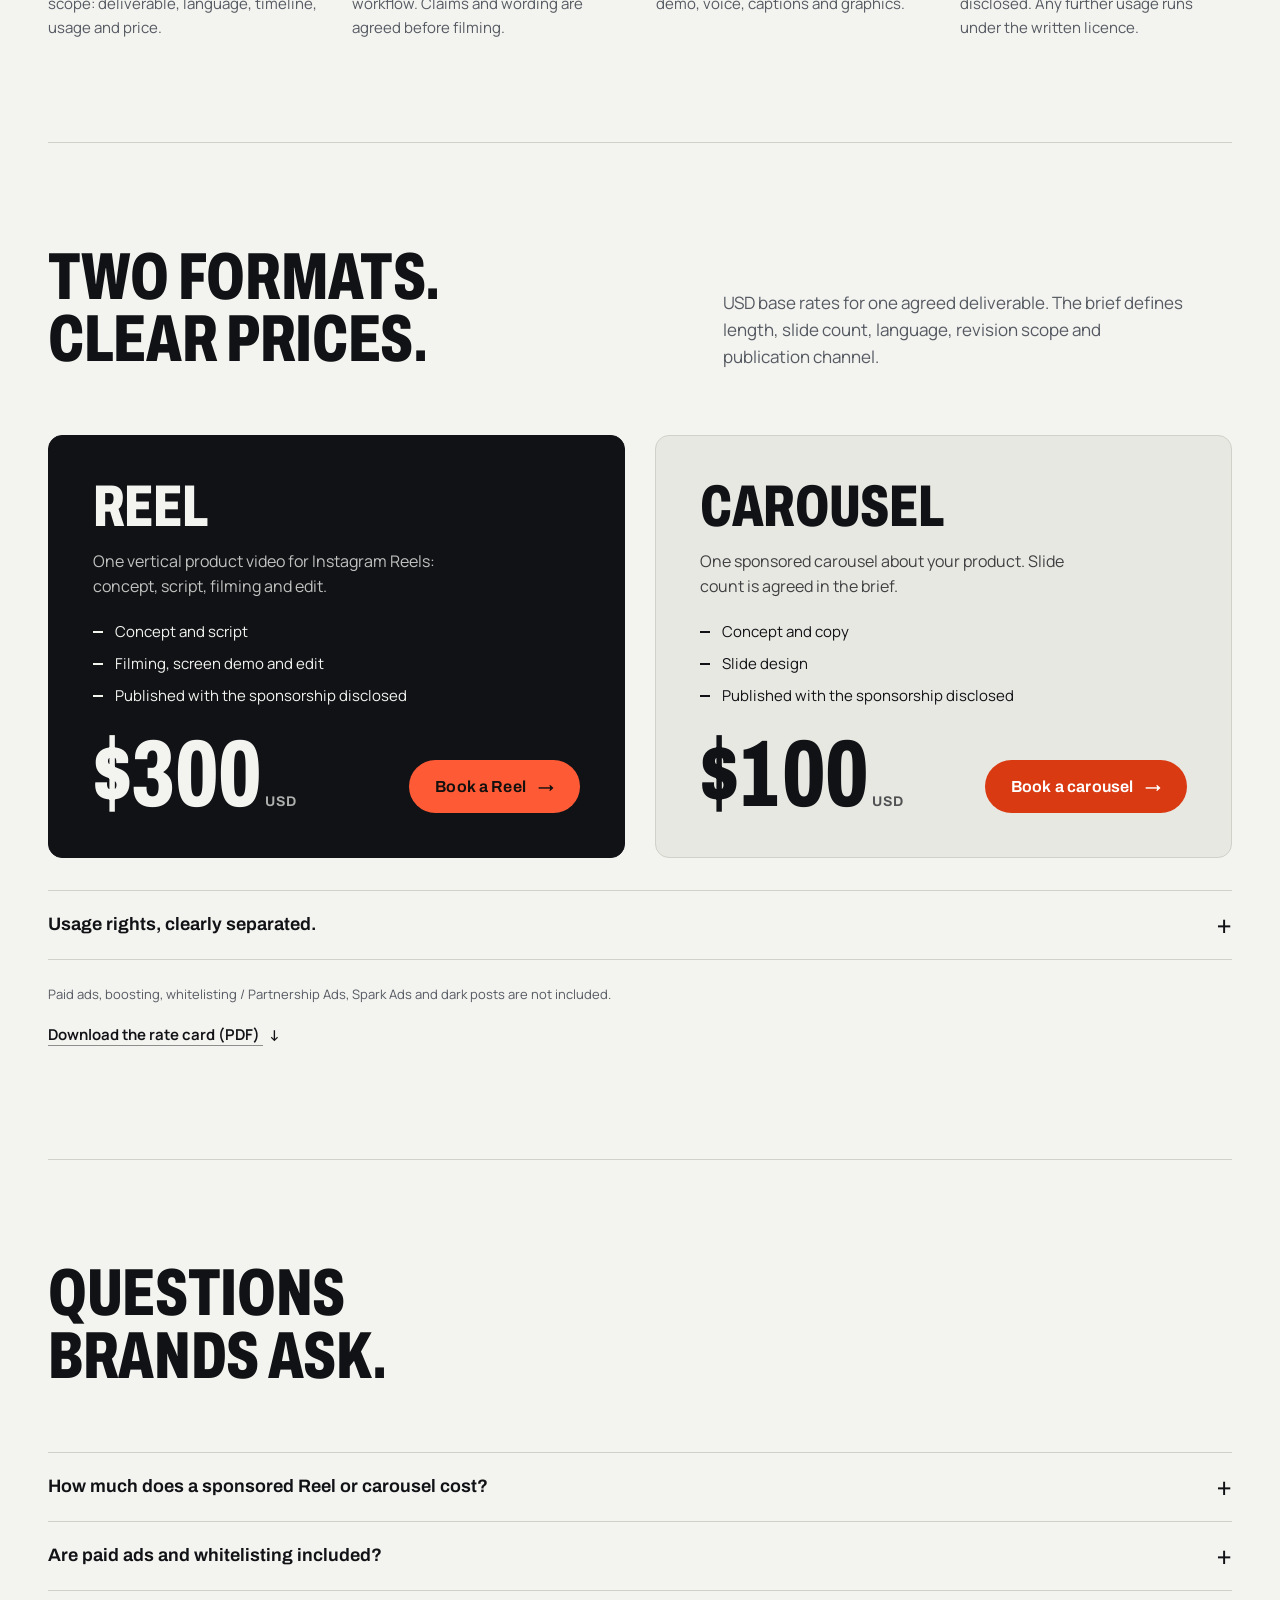
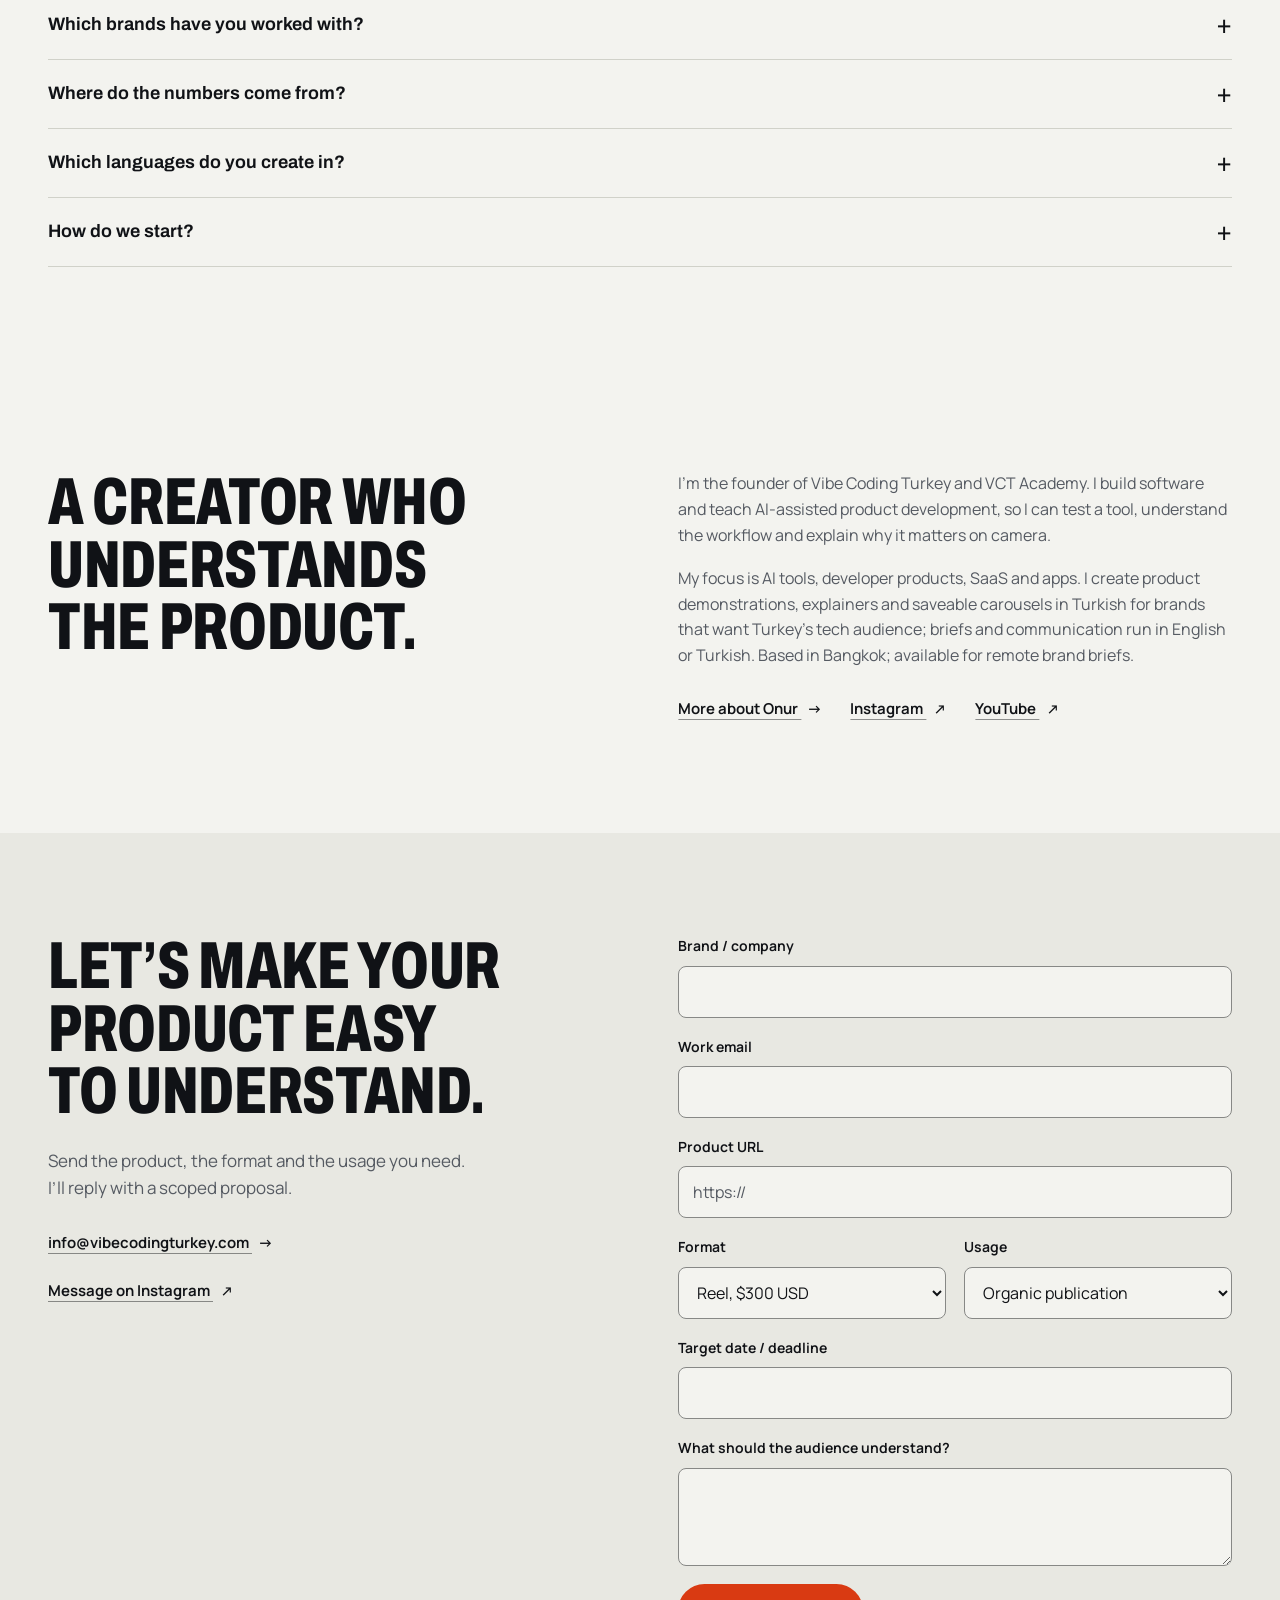
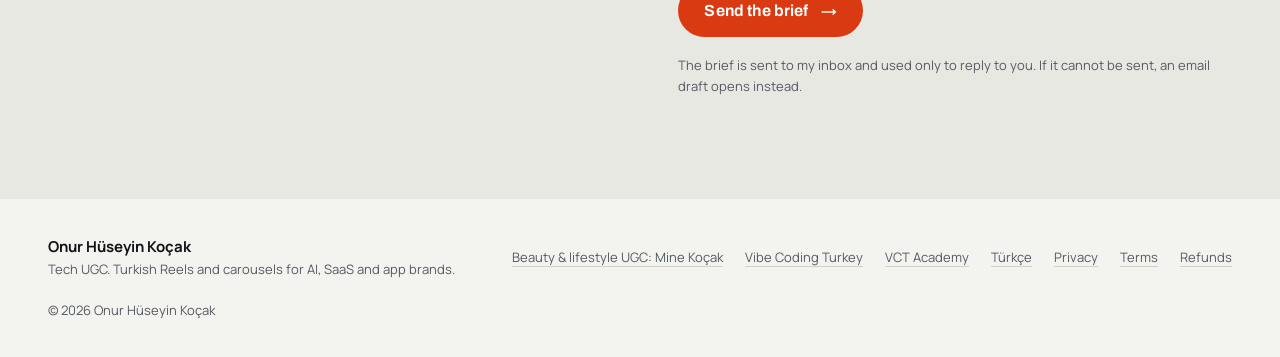
==== commit 12034bad: "feat: link to Mine Koçak's beauty and lifestyle UGC portfolio from the footer Co-Authored-By: Claude" ====
--- a/index.html
+++ b/index.html
@@ -12,4 +12,4 @@
 <section id="faq" class="questions wrap" aria-labelledby="faq-title"><div class="section-top"><h2 id="faq-title">Questions brands ask.</h2></div><div class="faq"><details><summary>How much does a sponsored Reel or carousel cost? <span aria-hidden="true">+</span></summary><p>One Reel is $300 USD and one sponsored carousel is $100 USD. Length, slide count, language, revisions and publication channel are fixed in the written brief.</p></details><details><summary>Are paid ads and whitelisting included? <span aria-hidden="true">+</span></summary><p>No. Paid ads, boosting, whitelisting / Partnership Ads, Spark Ads and dark posts are not included. They are licensed separately in writing.</p></details><details><summary>Which brands have you worked with? <span aria-hidden="true">+</span></summary><p>My published paid partnerships are Brantial (AI-search visibility) and Mostdomain (domain research). Both are disclosed in the caption and shown above with their Instagram measurements.</p></details><details><summary>Where do the numbers come from? <span aria-hidden="true">+</span></summary><p>From the Meta Graph API for the Instagram account @onurhuseyinkocak.ai. Account figures cover the last 30 completed days; post figures are lifetime totals. Every figure carries its measurement date.</p></details><details><summary>Which languages do you create in? <span aria-hidden="true">+</span></summary><p>Turkish is the main language: the account and both published sponsored Reels are in Turkish, for an audience that is mostly in Turkey. English content is available on request; no English example is published yet.</p></details><details><summary>How do we start? <span aria-hidden="true">+</span></summary><p>Send the product URL, the format, the usage you need and your target date through the brief form, by email or on Instagram. I reply with a written scope and price before anything is produced.</p></details></div></section>
 <section id="about" class="about wrap" aria-labelledby="about-title"><div class="about-grid"><h2 id="about-title">A creator who understands the product.</h2><div><p>I’m the founder of Vibe Coding Turkey and VCT Academy. I build software and teach AI-assisted product development, so I can test a tool, understand the workflow and explain why it matters on camera.</p><p>My focus is AI tools, developer products, SaaS and apps. I create product demonstrations, explainers and saveable carousels in Turkish for brands that want Turkey’s tech audience; briefs and communication run in English or Turkish. Based in Bangkok; available for remote brand briefs.</p><div class="about-links"><a class="text-link" href="/onur-huseyin-kocak/">More about Onur <span class="arr" aria-hidden="true">→</span></a><a class="text-link" href="https://www.instagram.com/onurhuseyinkocak.ai/" target="_blank" rel="noopener noreferrer">Instagram <span class="arr out" aria-hidden="true">→</span></a><a class="text-link" href="https://www.youtube.com/@onurhuseyinkocak" target="_blank" rel="noopener noreferrer">YouTube <span class="arr out" aria-hidden="true">→</span></a></div></div></div></section>
 <section id="brief" class="contact" aria-labelledby="brief-title"><div class="wrap contact-grid"><div><h2 id="brief-title">Let’s make your product easy to understand.</h2><p>Send the product, the format and the usage you need. I’ll reply with a scoped proposal.</p><div class="contact-links"><a class="text-link" href="mailto:info@vibecodingturkey.com?subject=Tech%20UGC%20collaboration">info@vibecodingturkey.com <span class="arr" aria-hidden="true">→</span></a><a class="text-link" href="https://ig.me/m/onurhuseyinkocak.ai" target="_blank" rel="noopener noreferrer">Message on Instagram <span class="arr out" aria-hidden="true">→</span></a></div></div><form id="brief-form" data-sending="Sending your brief…" data-sent="Brief received. I will reply by email with a scoped proposal." data-fail="The brief could not be sent from this page. An email draft with your answers is ready below."><label>Brand / company<input name="brand" autocomplete="organization" required maxlength="120"></label><label>Work email<input name="email" type="email" inputmode="email" autocomplete="email" required maxlength="200"></label><label class="hp" aria-hidden="true">Website<input name="website" tabindex="-1" autocomplete="off"></label><label>Product URL<input name="product" type="url" inputmode="url" autocomplete="url" required maxlength="2000" placeholder="https://"></label><div class="form-row"><label>Format<select name="format"><option>Reel, $300 USD</option><option>Carousel, $100 USD</option></select></label><label>Usage<select name="usage"><option>Organic publication</option><option>Paid advertising (separate licence)</option><option>Not sure yet</option></select></label></div><label>Target date / deadline<input name="deadline" autocomplete="off" maxlength="160"></label><label>What should the audience understand?<textarea name="notes" rows="3" autocomplete="off" maxlength="1600"></textarea></label><button class="button" type="submit">Send the brief <span class="arr" aria-hidden="true">→</span></button><p id="form-status" class="form-note" role="status">The brief is sent to my inbox and used only to reply to you. If it cannot be sent, an email draft opens instead.</p><a id="draft-link" class="text-link" hidden>Email me <span class="arr" aria-hidden="true">→</span></a></form></div></section></main>
-<footer class="wrap footer"><div><strong>Onur Hüseyin Koçak</strong><p>Tech UGC. Turkish Reels and carousels for AI, SaaS and app brands.</p></div><div class="footer-links"><a href="https://vibecodingturkey.com">Vibe Coding Turkey</a><a href="https://academy.vibecodingturkey.com/kaynaklar">VCT Academy</a><a href="/tr/" lang="tr" hreflang="tr">Türkçe</a><a href="https://vibecodingturkey.com/en/privacy">Privacy</a><a href="https://vibecodingturkey.com/en/terms">Terms</a><a href="https://vibecodingturkey.com/en/refund-policy">Refunds</a></div><span>© 2026 Onur Hüseyin Koçak</span></footer><div class="dock" data-dock><span>Reel $300, carousel $100</span><a class="button small" href="#brief">Send a brief</a></div></body></html>+<footer class="wrap footer"><div><strong>Onur Hüseyin Koçak</strong><p>Tech UGC. Turkish Reels and carousels for AI, SaaS and app brands.</p></div><div class="footer-links"><a href="https://ugc-mine.vibecodingturkey.com/">Beauty & lifestyle UGC: Mine Koçak</a><a href="https://vibecodingturkey.com">Vibe Coding Turkey</a><a href="https://academy.vibecodingturkey.com/kaynaklar">VCT Academy</a><a href="/tr/" lang="tr" hreflang="tr">Türkçe</a><a href="https://vibecodingturkey.com/en/privacy">Privacy</a><a href="https://vibecodingturkey.com/en/terms">Terms</a><a href="https://vibecodingturkey.com/en/refund-policy">Refunds</a></div><span>© 2026 Onur Hüseyin Koçak</span></footer><div class="dock" data-dock><span>Reel $300, carousel $100</span><a class="button small" href="#brief">Send a brief</a></div></body></html>
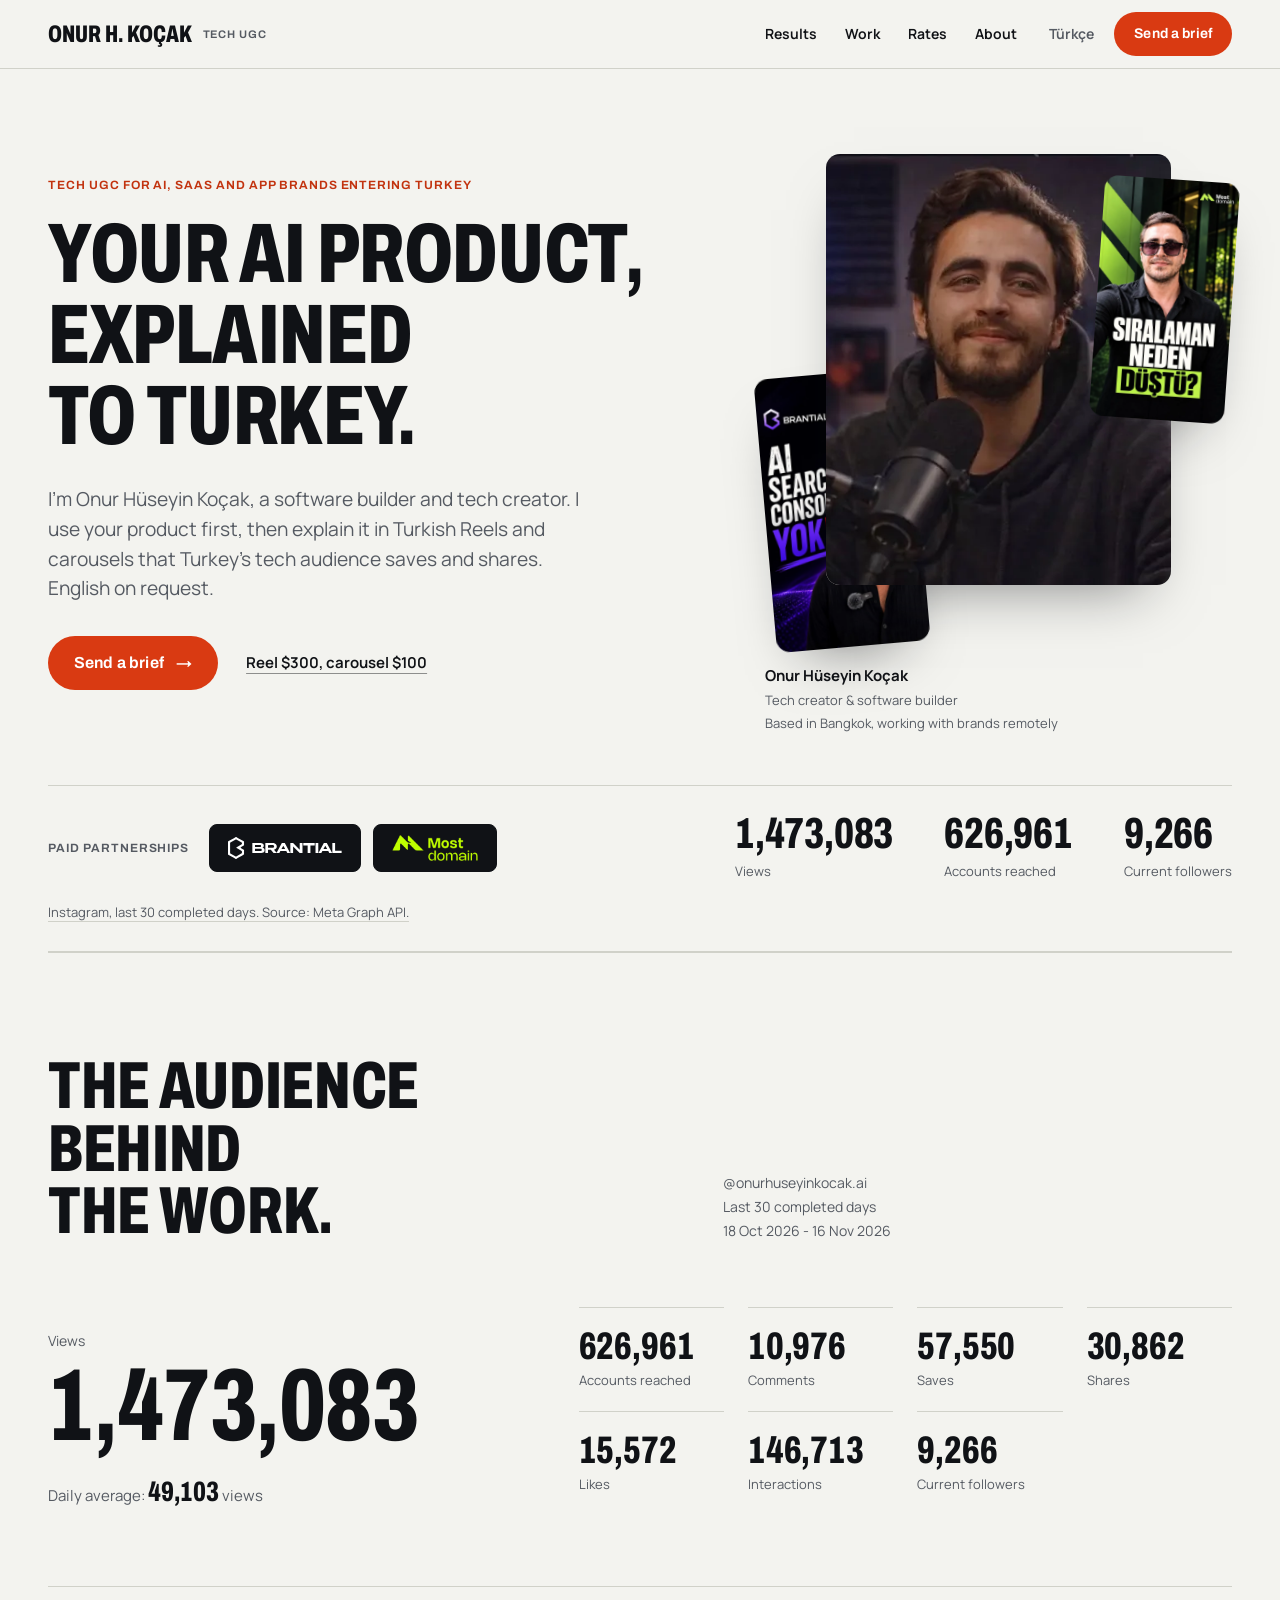
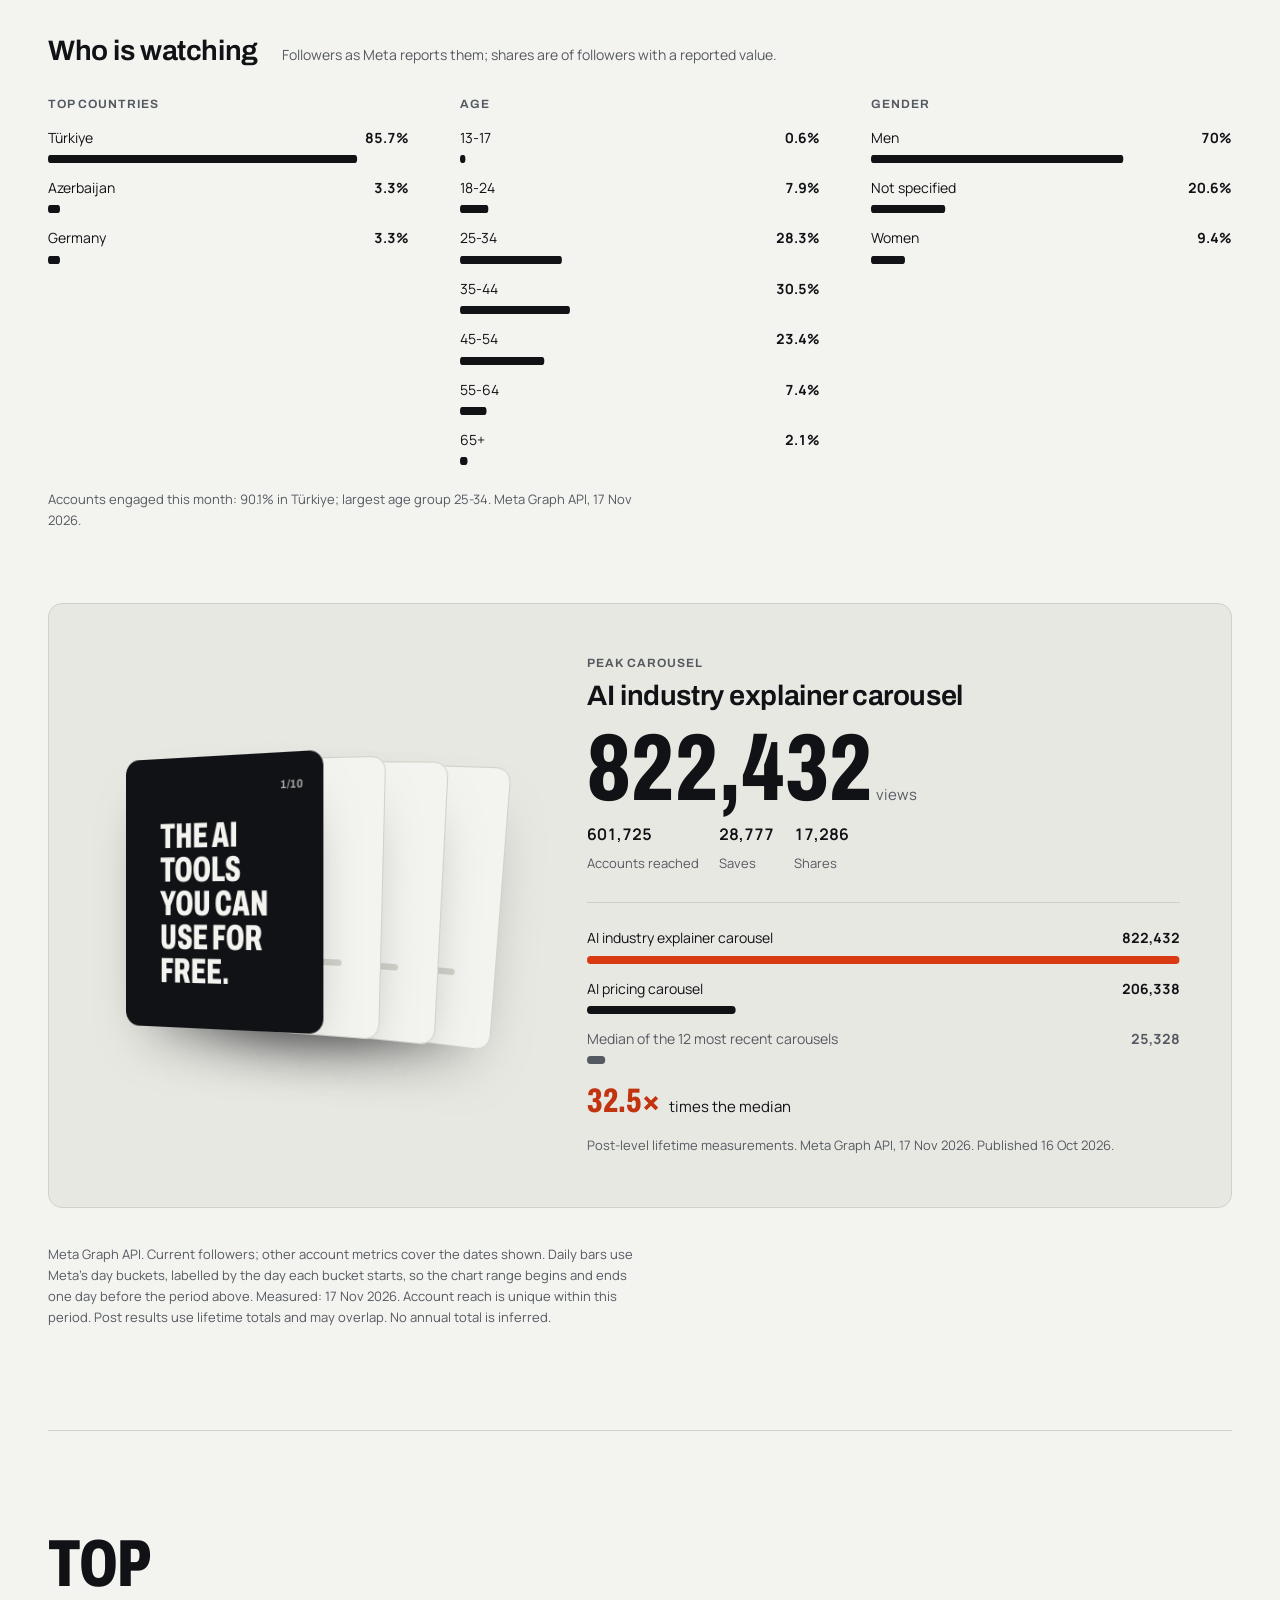
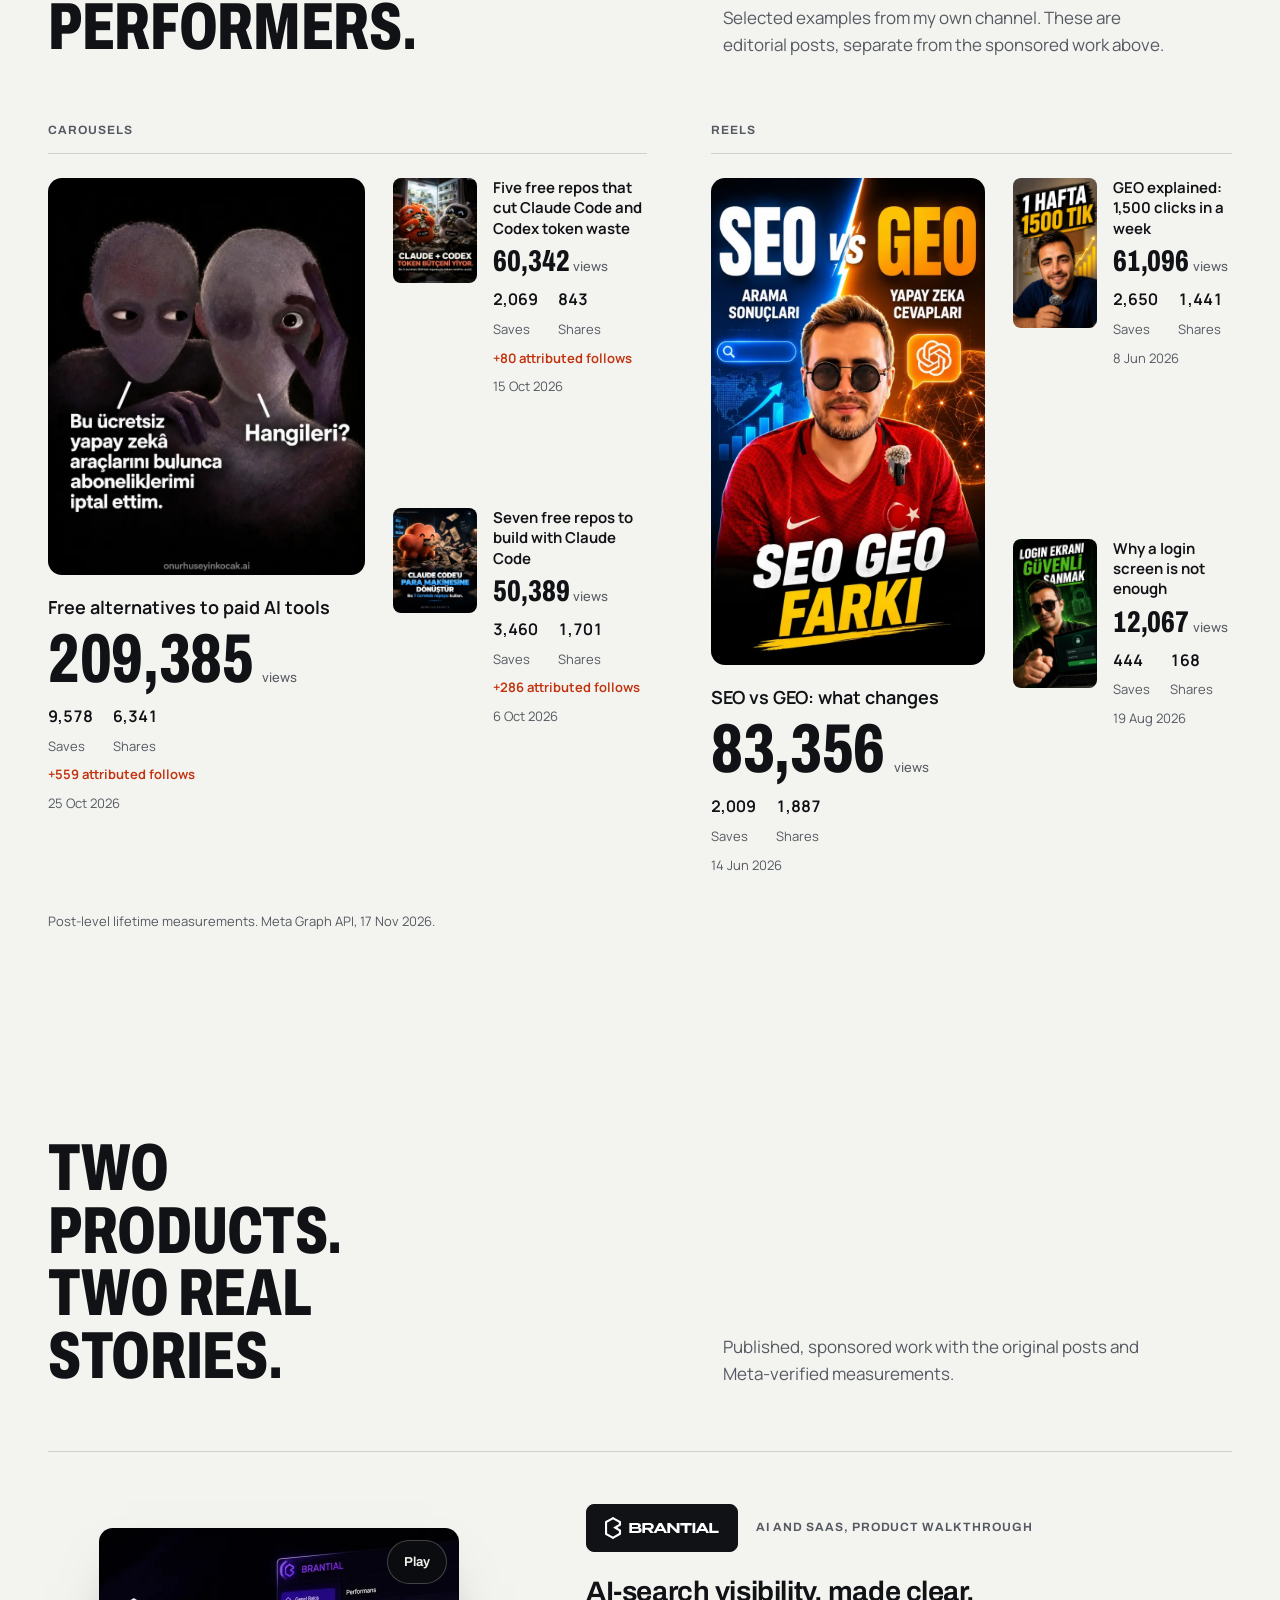
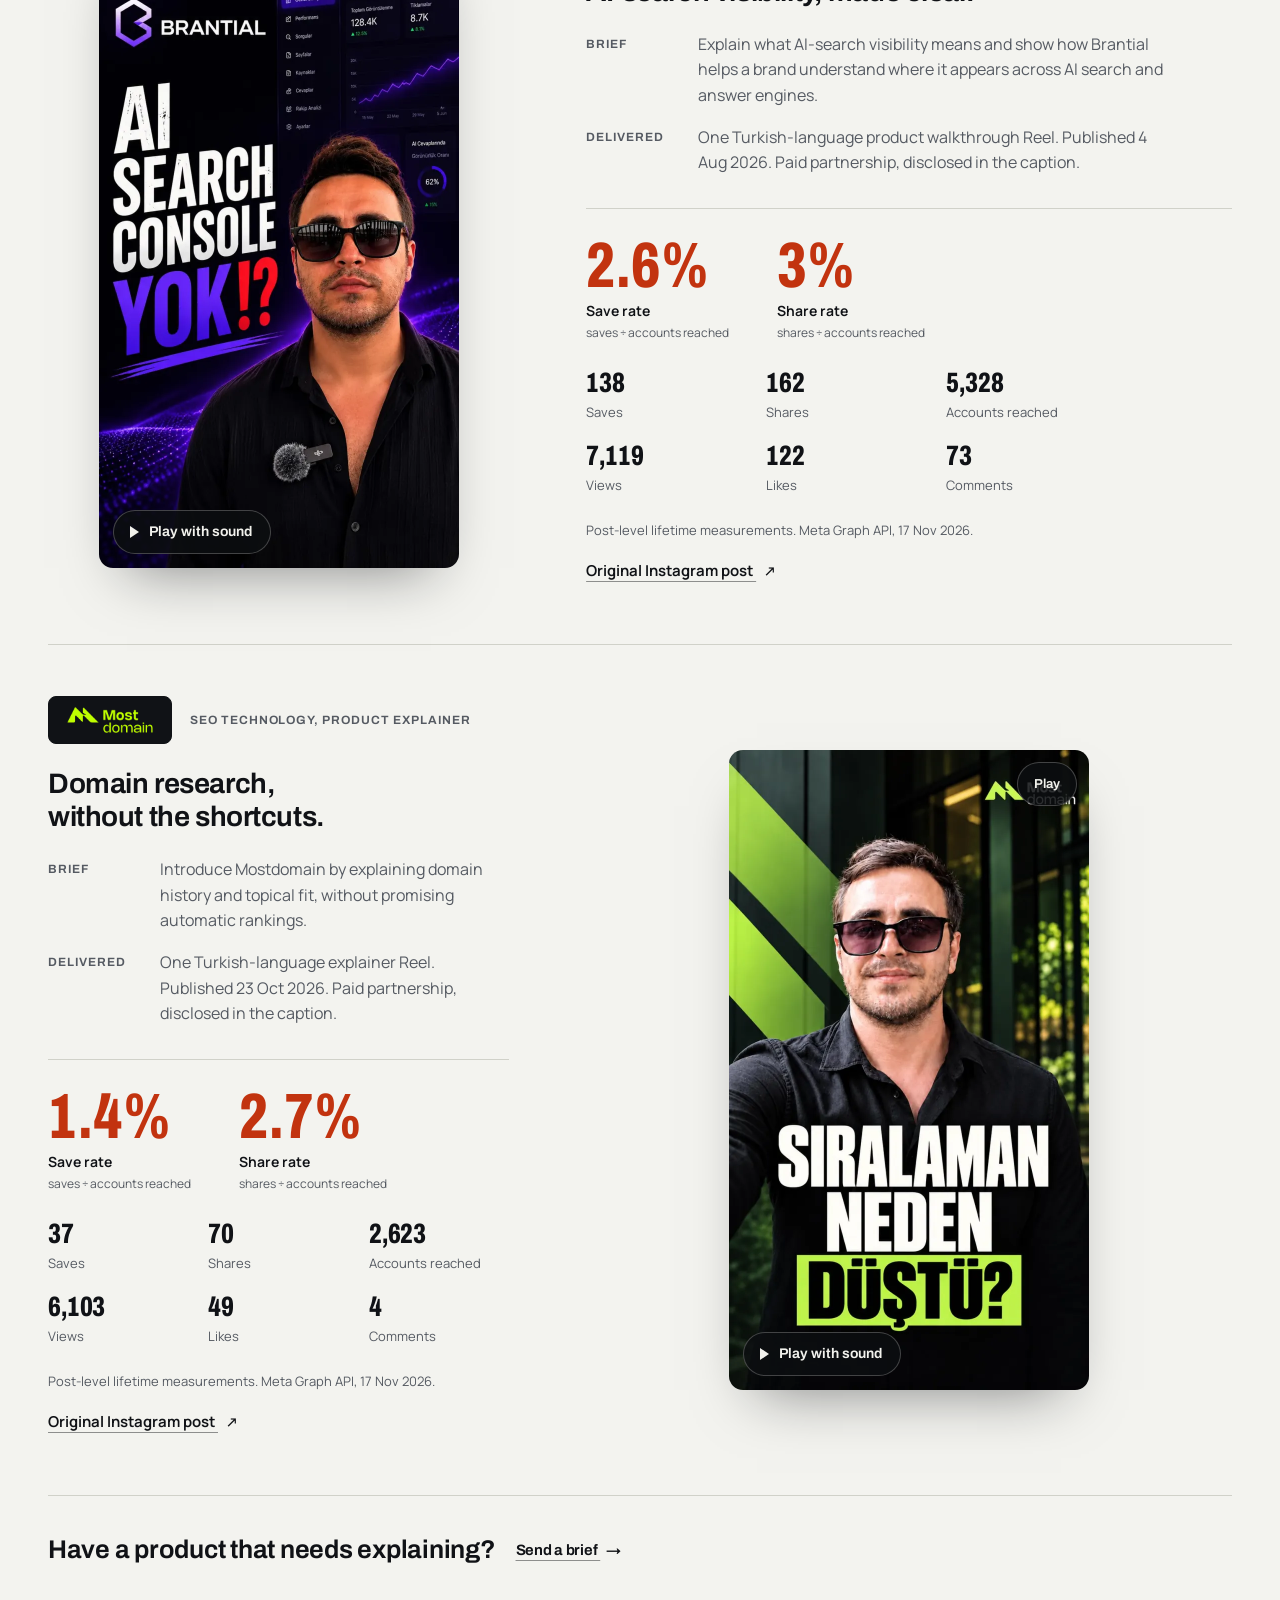
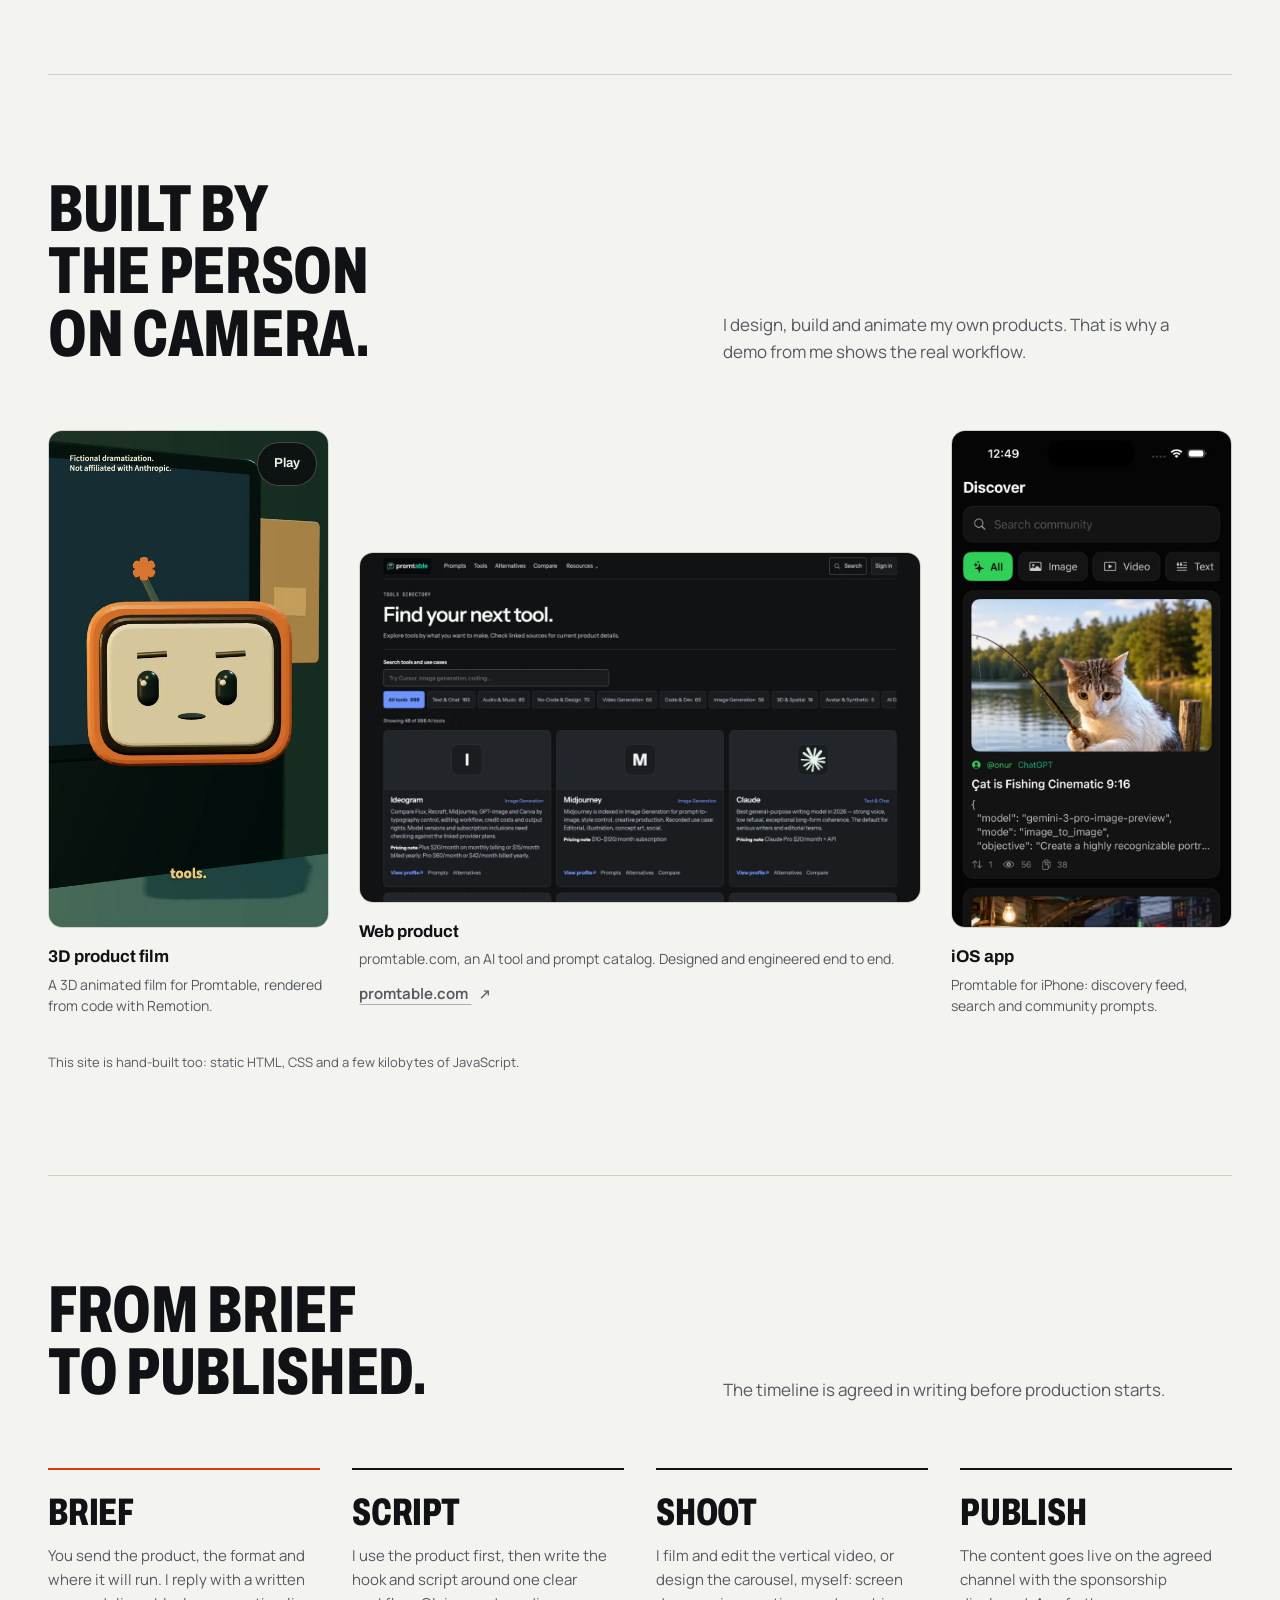
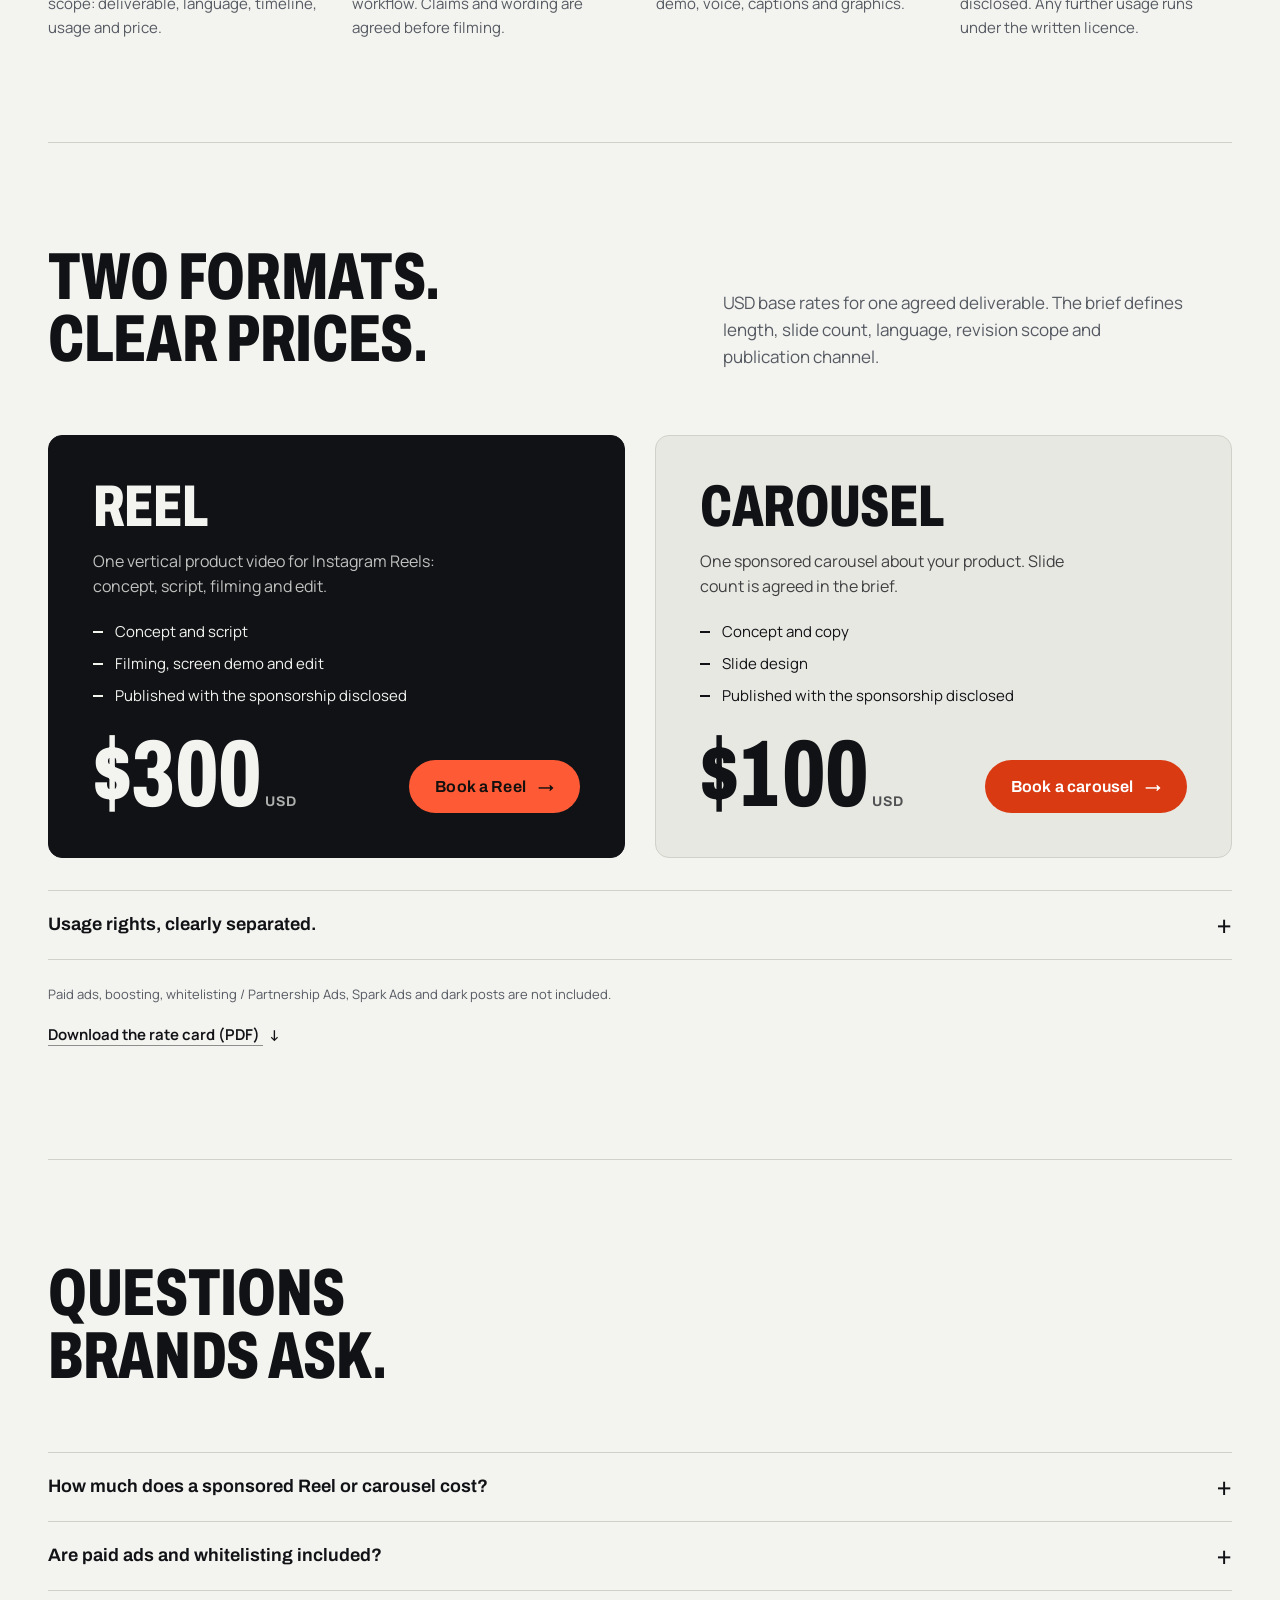
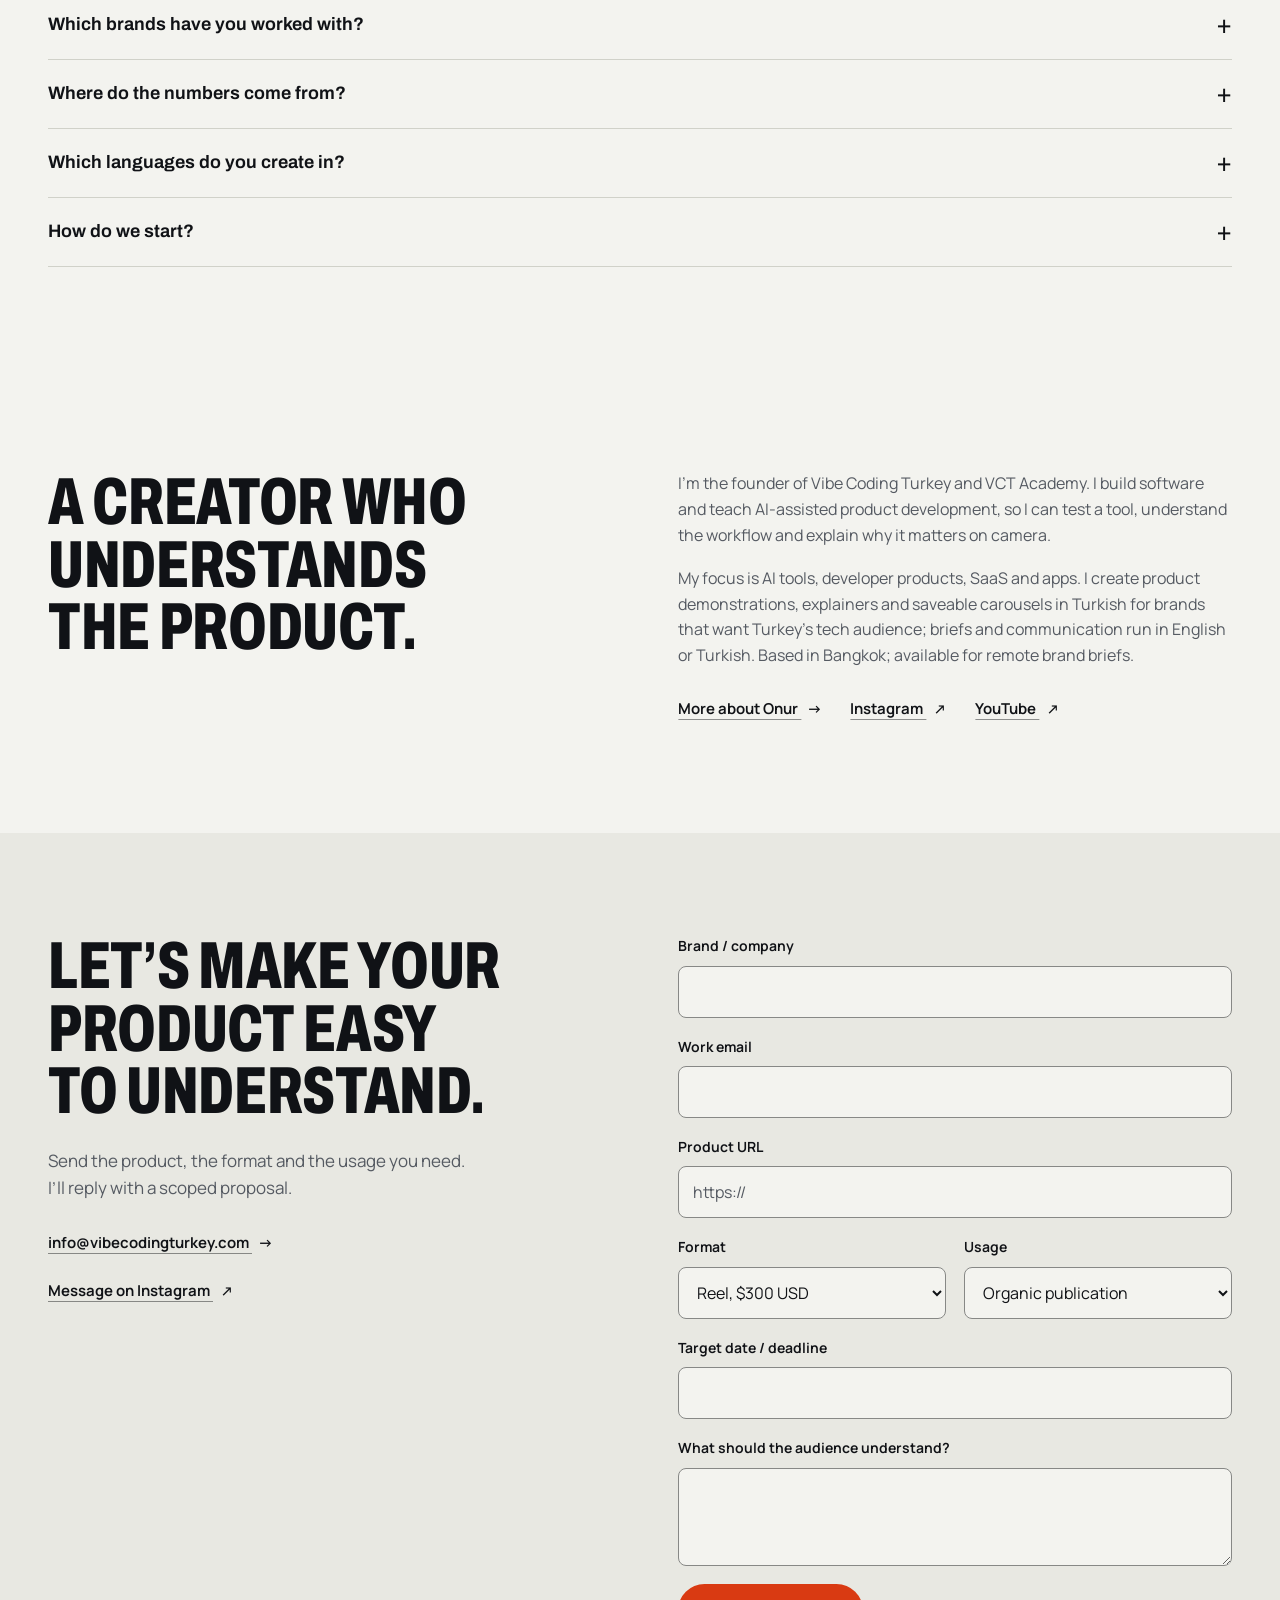
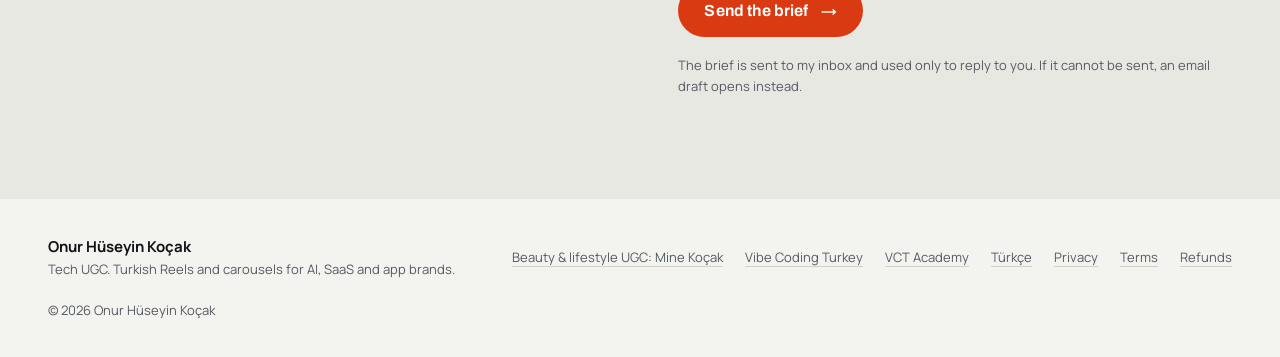
==== commit 54d02593: "chore: refresh verified creator measurements" ====
--- a/index.html
+++ b/index.html
@@ -1,11 +1,11 @@
-<!doctype html><html lang="en"><head><meta charset="utf-8"><meta name="viewport" content="width=device-width,initial-scale=1"><title>Onur Hüseyin Koçak | Tech UGC for AI and SaaS Brands Entering Turkey</title><meta name="description" content="Turkish-language tech UGC for AI, SaaS and app brands: reach Turkey’s tech audience. Brantial and Mostdomain work, dated Instagram data, Reels $300, carousels $100."><meta name="robots" content="index,follow,max-image-preview:large"><meta name="color-scheme" content="light dark"><meta name="theme-color" content="#f3f3ef" media="(prefers-color-scheme: light)"><meta name="theme-color" content="#0c0e11" media="(prefers-color-scheme: dark)"><link rel="canonical" href="https://ugc-onur.vibecodingturkey.com/"><link rel="alternate" hreflang="en" href="https://ugc-onur.vibecodingturkey.com/"><link rel="alternate" hreflang="tr" href="https://ugc-onur.vibecodingturkey.com/tr/"><link rel="alternate" hreflang="x-default" href="https://ugc-onur.vibecodingturkey.com/"><meta property="og:type" content="website"><meta property="og:site_name" content="Onur Hüseyin Koçak"><meta property="og:locale" content="en_US"><meta property="og:title" content="Onur Hüseyin Koçak | Tech UGC for AI and SaaS Brands Entering Turkey"><meta property="og:description" content="Turkish-language tech UGC for AI, SaaS and app brands: reach Turkey’s tech audience. Brantial and Mostdomain work, dated Instagram data, Reels $300, carousels $100."><meta property="og:url" content="https://ugc-onur.vibecodingturkey.com/"><meta property="og:image" content="https://ugc-onur.vibecodingturkey.com/assets/img/og-onur.jpg"><meta property="og:image:width" content="1200"><meta property="og:image:height" content="630"><meta property="og:image:alt" content="Onur Hüseyin Koçak, tech creator and software developer, at a recording microphone"><meta name="twitter:card" content="summary_large_image"><meta name="twitter:image" content="https://ugc-onur.vibecodingturkey.com/assets/img/og-onur.jpg"><link rel="icon" href="/assets/favicon.svg"><link rel="preload" href="/assets/fonts/archivo-variable.woff2" as="font" type="font/woff2" crossorigin><link rel="preload" href="/assets/fonts/manrope-variable.woff2" as="font" type="font/woff2" crossorigin><link rel="stylesheet" href="/creator.css"><script type="application/ld+json">{"@context":"https://schema.org","@graph":[{"@type":"Person","@id":"https://vibecodingturkey.com/onur-huseyin-kocak#person","name":"Onur Hüseyin Koçak","alternateName":["Onur Koçak","Onur Huseyin Kocak","onurhuseyinkocak.ai"],"url":"https://ugc-onur.vibecodingturkey.com/onur-huseyin-kocak/","jobTitle":["Tech UGC Creator","Software Developer"],"description":"Onur Hüseyin Koçak, a software builder and tech creator. I use your product first, then explain it in Turkish Reels and carousels that Turkey’s tech audience saves and shares. English on request.","image":{"@type":"ImageObject","@id":"https://ugc-onur.vibecodingturkey.com/#portrait","contentUrl":"https://ugc-onur.vibecodingturkey.com/assets/img/onur-900.webp","caption":"Onur Hüseyin Koçak, tech creator and software developer, at a recording microphone.","representativeOfPage":true,"license":"https://ugc-onur.vibecodingturkey.com/usage-rights/","acquireLicensePage":"https://ugc-onur.vibecodingturkey.com/#brief","creditText":"Onur Hüseyin Koçak"},"knowsLanguage":["tr","en"],"knowsAbout":["Tech UGC","AI tools","SaaS","Mobile apps","Instagram Reels","Instagram carousels","Vibe coding"],"homeLocation":{"@type":"Place","name":"Bangkok, Thailand"},"sameAs":["https://www.instagram.com/onurhuseyinkocak.ai/","https://www.youtube.com/@onurhuseyinkocak","https://github.com/onurhuseyinkocak","https://www.linkedin.com/in/onurhuseyinkocak","https://www.tiktok.com/@honored.ai"],"worksFor":{"@type":"Organization","name":"Vibe Coding Turkey","url":"https://vibecodingturkey.com"}},{"@type":"WebPage","@id":"https://ugc-onur.vibecodingturkey.com/#page","url":"https://ugc-onur.vibecodingturkey.com/","name":"Onur Hüseyin Koçak | Tech UGC for AI and SaaS Brands Entering Turkey","inLanguage":"en","about":{"@id":"https://vibecodingturkey.com/onur-huseyin-kocak#person"},"primaryImageOfPage":{"@id":"https://ugc-onur.vibecodingturkey.com/#portrait"},"dateModified":"2026-11-16T07:59:16.388Z"},{"@type":"Service","@id":"https://ugc-onur.vibecodingturkey.com/#format-0","name":"Reel","description":"One vertical product video for Instagram Reels: concept, script, filming and edit.","provider":{"@id":"https://vibecodingturkey.com/onur-huseyin-kocak#person"},"offers":{"@type":"Offer","price":"300","priceCurrency":"USD","url":"https://ugc-onur.vibecodingturkey.com/#rates","description":"USD base rates for one agreed deliverable. The brief defines length, slide count, language, revision scope and publication channel. Paid ads, boosting, whitelisting / Partnership Ads, Spark Ads and dark posts are not included."}},{"@type":"Service","@id":"https://ugc-onur.vibecodingturkey.com/#format-1","name":"Carousel","description":"One sponsored carousel about your product. Slide count is agreed in the brief.","provider":{"@id":"https://vibecodingturkey.com/onur-huseyin-kocak#person"},"offers":{"@type":"Offer","price":"100","priceCurrency":"USD","url":"https://ugc-onur.vibecodingturkey.com/#rates","description":"USD base rates for one agreed deliverable. The brief defines length, slide count, language, revision scope and publication channel. Paid ads, boosting, whitelisting / Partnership Ads, Spark Ads and dark posts are not included."}},{"@type":"VideoObject","name":"Brantial: AI-search visibility, made clear.","description":"Explain what AI-search visibility means and show how Brantial helps a brand understand where it appears across AI search and answer engines.","thumbnailUrl":"https://ugc-onur.vibecodingturkey.com/assets/creator/18211971262345987.jpg","contentUrl":"https://ugc-onur.vibecodingturkey.com/assets/creator/18211971262345987.mp4","uploadDate":"2026-08-04T07:01:16.000Z","creator":{"@id":"https://vibecodingturkey.com/onur-huseyin-kocak#person"},"url":"https://www.instagram.com/reel/Dbm-NzGBpAW/","about":{"@type":"Organization","name":"Brantial","url":"https://brantial.ai/","sameAs":["https://www.instagram.com/brantialai/"]}},{"@type":"VideoObject","name":"Mostdomain: Domain research, without the shortcuts.","description":"Introduce Mostdomain by explaining domain history and topical fit, without promising automatic rankings.","thumbnailUrl":"https://ugc-onur.vibecodingturkey.com/assets/creator/17961609438230427.jpg","contentUrl":"https://ugc-onur.vibecodingturkey.com/assets/creator/17961609438230427.mp4","uploadDate":"2026-10-23T10:49:41.000Z","creator":{"@id":"https://vibecodingturkey.com/onur-huseyin-kocak#person"},"url":"https://www.instagram.com/reel/De1X_KdB12-/","about":{"@type":"Organization","name":"Mostdomain","url":"https://www.mostdomain.com/","sameAs":["https://www.instagram.com/mostdomain/"]}},{"@type":"FAQPage","@id":"https://ugc-onur.vibecodingturkey.com/#faq","mainEntity":[{"@type":"Question","name":"How much does a sponsored Reel or carousel cost?","acceptedAnswer":{"@type":"Answer","text":"One Reel is $300 USD and one sponsored carousel is $100 USD. Length, slide count, language, revisions and publication channel are fixed in the written brief."}},{"@type":"Question","name":"Are paid ads and whitelisting included?","acceptedAnswer":{"@type":"Answer","text":"No. Paid ads, boosting, whitelisting / Partnership Ads, Spark Ads and dark posts are not included. They are licensed separately in writing."}},{"@type":"Question","name":"Which brands have you worked with?","acceptedAnswer":{"@type":"Answer","text":"My published paid partnerships are Brantial (AI-search visibility) and Mostdomain (domain research). Both are disclosed in the caption and shown above with their Instagram measurements."}},{"@type":"Question","name":"Where do the numbers come from?","acceptedAnswer":{"@type":"Answer","text":"From the Meta Graph API for the Instagram account @onurhuseyinkocak.ai. Account figures cover the last 30 completed days; post figures are lifetime totals. Every figure carries its measurement date."}},{"@type":"Question","name":"Which languages do you create in?","acceptedAnswer":{"@type":"Answer","text":"Turkish is the main language: the account and both published sponsored Reels are in Turkish, for an audience that is mostly in Turkey. English content is available on request; no English example is published yet."}},{"@type":"Question","name":"How do we start?","acceptedAnswer":{"@type":"Answer","text":"Send the product URL, the format, the usage you need and your target date through the brief form, by email or on Instagram. I reply with a written scope and price before anything is produced."}}]}]}</script><script defer src="/creator.js"></script></head><body><a class="skip" href="#main">Skip to content</a>
+<!doctype html><html lang="en"><head><meta charset="utf-8"><meta name="viewport" content="width=device-width,initial-scale=1"><title>Onur Hüseyin Koçak | Tech UGC for AI and SaaS Brands Entering Turkey</title><meta name="description" content="Turkish-language tech UGC for AI, SaaS and app brands: reach Turkey’s tech audience. Brantial and Mostdomain work, dated Instagram data, Reels $300, carousels $100."><meta name="robots" content="index,follow,max-image-preview:large"><meta name="color-scheme" content="light dark"><meta name="theme-color" content="#f3f3ef" media="(prefers-color-scheme: light)"><meta name="theme-color" content="#0c0e11" media="(prefers-color-scheme: dark)"><link rel="canonical" href="https://ugc-onur.vibecodingturkey.com/"><link rel="alternate" hreflang="en" href="https://ugc-onur.vibecodingturkey.com/"><link rel="alternate" hreflang="tr" href="https://ugc-onur.vibecodingturkey.com/tr/"><link rel="alternate" hreflang="x-default" href="https://ugc-onur.vibecodingturkey.com/"><meta property="og:type" content="website"><meta property="og:site_name" content="Onur Hüseyin Koçak"><meta property="og:locale" content="en_US"><meta property="og:title" content="Onur Hüseyin Koçak | Tech UGC for AI and SaaS Brands Entering Turkey"><meta property="og:description" content="Turkish-language tech UGC for AI, SaaS and app brands: reach Turkey’s tech audience. Brantial and Mostdomain work, dated Instagram data, Reels $300, carousels $100."><meta property="og:url" content="https://ugc-onur.vibecodingturkey.com/"><meta property="og:image" content="https://ugc-onur.vibecodingturkey.com/assets/img/og-onur.jpg"><meta property="og:image:width" content="1200"><meta property="og:image:height" content="630"><meta property="og:image:alt" content="Onur Hüseyin Koçak, tech creator and software developer, at a recording microphone"><meta name="twitter:card" content="summary_large_image"><meta name="twitter:image" content="https://ugc-onur.vibecodingturkey.com/assets/img/og-onur.jpg"><link rel="icon" href="/assets/favicon.svg"><link rel="preload" href="/assets/fonts/archivo-variable.woff2" as="font" type="font/woff2" crossorigin><link rel="preload" href="/assets/fonts/manrope-variable.woff2" as="font" type="font/woff2" crossorigin><link rel="stylesheet" href="/creator.css"><script type="application/ld+json">{"@context":"https://schema.org","@graph":[{"@type":"Person","@id":"https://vibecodingturkey.com/onur-huseyin-kocak#person","name":"Onur Hüseyin Koçak","alternateName":["Onur Koçak","Onur Huseyin Kocak","onurhuseyinkocak.ai"],"url":"https://ugc-onur.vibecodingturkey.com/onur-huseyin-kocak/","jobTitle":["Tech UGC Creator","Software Developer"],"description":"Onur Hüseyin Koçak, a software builder and tech creator. I use your product first, then explain it in Turkish Reels and carousels that Turkey’s tech audience saves and shares. English on request.","image":{"@type":"ImageObject","@id":"https://ugc-onur.vibecodingturkey.com/#portrait","contentUrl":"https://ugc-onur.vibecodingturkey.com/assets/img/onur-900.webp","caption":"Onur Hüseyin Koçak, tech creator and software developer, at a recording microphone.","representativeOfPage":true,"license":"https://ugc-onur.vibecodingturkey.com/usage-rights/","acquireLicensePage":"https://ugc-onur.vibecodingturkey.com/#brief","creditText":"Onur Hüseyin Koçak"},"knowsLanguage":["tr","en"],"knowsAbout":["Tech UGC","AI tools","SaaS","Mobile apps","Instagram Reels","Instagram carousels","Vibe coding"],"homeLocation":{"@type":"Place","name":"Bangkok, Thailand"},"sameAs":["https://www.instagram.com/onurhuseyinkocak.ai/","https://www.youtube.com/@onurhuseyinkocak","https://github.com/onurhuseyinkocak","https://www.linkedin.com/in/onurhuseyinkocak","https://www.tiktok.com/@honored.ai"],"worksFor":{"@type":"Organization","name":"Vibe Coding Turkey","url":"https://vibecodingturkey.com"}},{"@type":"WebPage","@id":"https://ugc-onur.vibecodingturkey.com/#page","url":"https://ugc-onur.vibecodingturkey.com/","name":"Onur Hüseyin Koçak | Tech UGC for AI and SaaS Brands Entering Turkey","inLanguage":"en","about":{"@id":"https://vibecodingturkey.com/onur-huseyin-kocak#person"},"primaryImageOfPage":{"@id":"https://ugc-onur.vibecodingturkey.com/#portrait"},"dateModified":"2026-11-17T09:13:42.648Z"},{"@type":"Service","@id":"https://ugc-onur.vibecodingturkey.com/#format-0","name":"Reel","description":"One vertical product video for Instagram Reels: concept, script, filming and edit.","provider":{"@id":"https://vibecodingturkey.com/onur-huseyin-kocak#person"},"offers":{"@type":"Offer","price":"300","priceCurrency":"USD","url":"https://ugc-onur.vibecodingturkey.com/#rates","description":"USD base rates for one agreed deliverable. The brief defines length, slide count, language, revision scope and publication channel. Paid ads, boosting, whitelisting / Partnership Ads, Spark Ads and dark posts are not included."}},{"@type":"Service","@id":"https://ugc-onur.vibecodingturkey.com/#format-1","name":"Carousel","description":"One sponsored carousel about your product. Slide count is agreed in the brief.","provider":{"@id":"https://vibecodingturkey.com/onur-huseyin-kocak#person"},"offers":{"@type":"Offer","price":"100","priceCurrency":"USD","url":"https://ugc-onur.vibecodingturkey.com/#rates","description":"USD base rates for one agreed deliverable. The brief defines length, slide count, language, revision scope and publication channel. Paid ads, boosting, whitelisting / Partnership Ads, Spark Ads and dark posts are not included."}},{"@type":"VideoObject","name":"Brantial: AI-search visibility, made clear.","description":"Explain what AI-search visibility means and show how Brantial helps a brand understand where it appears across AI search and answer engines.","thumbnailUrl":"https://ugc-onur.vibecodingturkey.com/assets/creator/18211971262345987.jpg","contentUrl":"https://ugc-onur.vibecodingturkey.com/assets/creator/18211971262345987.mp4","uploadDate":"2026-08-04T07:01:16.000Z","creator":{"@id":"https://vibecodingturkey.com/onur-huseyin-kocak#person"},"url":"https://www.instagram.com/reel/Dbm-NzGBpAW/","about":{"@type":"Organization","name":"Brantial","url":"https://brantial.ai/","sameAs":["https://www.instagram.com/brantialai/"]}},{"@type":"VideoObject","name":"Mostdomain: Domain research, without the shortcuts.","description":"Introduce Mostdomain by explaining domain history and topical fit, without promising automatic rankings.","thumbnailUrl":"https://ugc-onur.vibecodingturkey.com/assets/creator/17961609438230427.jpg","contentUrl":"https://ugc-onur.vibecodingturkey.com/assets/creator/17961609438230427.mp4","uploadDate":"2026-10-23T10:49:41.000Z","creator":{"@id":"https://vibecodingturkey.com/onur-huseyin-kocak#person"},"url":"https://www.instagram.com/reel/De1X_KdB12-/","about":{"@type":"Organization","name":"Mostdomain","url":"https://www.mostdomain.com/","sameAs":["https://www.instagram.com/mostdomain/"]}},{"@type":"FAQPage","@id":"https://ugc-onur.vibecodingturkey.com/#faq","mainEntity":[{"@type":"Question","name":"How much does a sponsored Reel or carousel cost?","acceptedAnswer":{"@type":"Answer","text":"One Reel is $300 USD and one sponsored carousel is $100 USD. Length, slide count, language, revisions and publication channel are fixed in the written brief."}},{"@type":"Question","name":"Are paid ads and whitelisting included?","acceptedAnswer":{"@type":"Answer","text":"No. Paid ads, boosting, whitelisting / Partnership Ads, Spark Ads and dark posts are not included. They are licensed separately in writing."}},{"@type":"Question","name":"Which brands have you worked with?","acceptedAnswer":{"@type":"Answer","text":"My published paid partnerships are Brantial (AI-search visibility) and Mostdomain (domain research). Both are disclosed in the caption and shown above with their Instagram measurements."}},{"@type":"Question","name":"Where do the numbers come from?","acceptedAnswer":{"@type":"Answer","text":"From the Meta Graph API for the Instagram account @onurhuseyinkocak.ai. Account figures cover the last 30 completed days; post figures are lifetime totals. Every figure carries its measurement date."}},{"@type":"Question","name":"Which languages do you create in?","acceptedAnswer":{"@type":"Answer","text":"Turkish is the main language: the account and both published sponsored Reels are in Turkish, for an audience that is mostly in Turkey. English content is available on request; no English example is published yet."}},{"@type":"Question","name":"How do we start?","acceptedAnswer":{"@type":"Answer","text":"Send the product URL, the format, the usage you need and your target date through the brief form, by email or on Instagram. I reply with a written scope and price before anything is produced."}}]}]}</script><script defer src="/creator.js"></script></head><body><a class="skip" href="#main">Skip to content</a>
 <header class="header"><div class="wrap header-in"><a class="wordmark" href="/">Onur H. Koçak<span>Tech UGC</span></a><nav aria-label="Main navigation"><a href="#results">Results</a><a href="#work">Work</a><a href="#rates">Rates</a><a href="#about">About</a></nav><div class="header-actions"><a class="language" href="/tr/" lang="tr" hreflang="tr">Türkçe</a><a class="button small" href="#brief">Send a brief</a></div></div></header>
 <main id="main"><section class="hero wrap"><div class="hero-copy"><p class="eyebrow">Tech UGC for AI, SaaS and app brands entering Turkey</p><h1>Your AI product,<br>explained<br>to Turkey.</h1><p class="intro">I’m Onur Hüseyin Koçak, a software builder and tech creator. I use your product first, then explain it in Turkish Reels and carousels that Turkey’s tech audience saves and shares. English on request.</p><div class="hero-actions"><a class="button" href="#brief">Send a brief <span class="arr" aria-hidden="true">→</span></a><a class="text-link" href="#rates">Reel $300, carousel $100</a></div></div>
 <figure class="stack" data-tilt><div class="stack-scene"><img class="stack-cover stack-a" src="/assets/creator/18211971262345987-720.webp" alt="Brantial Reel" width="720" height="1280" decoding="async" fetchpriority="low"><img class="stack-portrait" src="/assets/img/onur-900.webp" srcset="/assets/img/onur-900.webp 900w, /assets/img/onur-1170.webp 1170w" sizes="(max-width: 760px) 92vw, 520px" alt="Onur Hüseyin Koçak, Tech creator &amp; software builder" width="900" height="520" fetchpriority="high"><img class="stack-cover stack-b" src="/assets/creator/17961609438230427-720.webp" alt="Mostdomain Reel" width="720" height="1280" decoding="async" fetchpriority="low"></div><figcaption><strong>Onur Hüseyin Koçak</strong><span>Tech creator & software builder</span><span>Based in Bangkok, working with brands remotely</span></figcaption></figure></section>
-<section class="proof wrap" aria-label="Paid partnerships"><div class="proof-brands"><p class="label">Paid partnerships</p><a class="plate" href="#case-18211971262345987"><img src="/assets/brands/brantial.svg" alt="Brantial" width="394" height="76" loading="lazy"></a><a class="plate" href="#case-17961609438230427"><img src="/assets/brands/mostdomain.png" alt="Mostdomain" width="512" height="155" loading="lazy"></a></div><dl class="proof-stats"><div><dt>Views</dt><dd data-account="views">1,828,734</dd></div><div><dt>Accounts reached</dt><dd data-account="reach">813,440</dd></div><div><dt>Current followers</dt><dd data-account="followers">9,254</dd></div></dl><p class="proof-note"><a href="#results">Instagram, last 30 completed days. Source: Meta Graph API.</a></p></section>
-<section id="results" class="results wrap" aria-labelledby="results-title"><div class="section-top"><h2 id="results-title">The audience behind the work.</h2><p class="period">@onurhuseyinkocak.ai<br>Last 30 completed days<br><time data-period="startDate" datetime="2026-10-17">17 Oct 2026</time> - <time data-period="endDate" datetime="2026-11-15">15 Nov 2026</time></p></div><div class="metric-layout"><div class="lead-metric"><span>Views</span><strong data-account="views">1,828,734</strong><p class="lead-note">Daily average: <b>60,958</b> views</p></div><dl class="metrics"><div><dt>Accounts reached</dt><dd data-account="reach">813,440</dd></div><div><dt>Comments</dt><dd data-account="comments">11,621</dd></div><div><dt>Saves</dt><dd data-account="saves">69,077</dd></div><div><dt>Shares</dt><dd data-account="shares">38,000</dd></div><div><dt>Likes</dt><dd data-account="likes">18,675</dd></div><div><dt>Interactions</dt><dd data-account="total_interactions">176,397</dd></div><div><dt>Current followers</dt><dd data-account="followers">9,254</dd></div></dl></div><div class="audience" role="group" aria-labelledby="audience-title"><div class="audience-head"><h3 id="audience-title">Who is watching</h3><p>Followers as Meta reports them; shares are of followers with a reported value.</p></div><div class="audience-grid"><div><p class="label">Top countries</p><ul class="bars"><li class="bar-other"><span>Türkiye</span><b>85.7%</b><svg viewBox="0 0 100 6" preserveAspectRatio="none" aria-hidden="true" focusable="false"><rect width="85.75" height="6" rx="0.6" ry="3"/></svg></li><li class="bar-other"><span>Azerbaijan</span><b>3.3%</b><svg viewBox="0 0 100 6" preserveAspectRatio="none" aria-hidden="true" focusable="false"><rect width="3.35" height="6" rx="0.6" ry="3"/></svg></li><li class="bar-other"><span>Germany</span><b>3.3%</b><svg viewBox="0 0 100 6" preserveAspectRatio="none" aria-hidden="true" focusable="false"><rect width="3.33" height="6" rx="0.6" ry="3"/></svg></li></ul></div><div><p class="label">Age</p><ul class="bars"><li class="bar-other"><span>13-17</span><b>0.6%</b><svg viewBox="0 0 100 6" preserveAspectRatio="none" aria-hidden="true" focusable="false"><rect width="1.50" height="6" rx="0.6" ry="3"/></svg></li><li class="bar-other"><span>18-24</span><b>7.9%</b><svg viewBox="0 0 100 6" preserveAspectRatio="none" aria-hidden="true" focusable="false"><rect width="7.87" height="6" rx="0.6" ry="3"/></svg></li><li class="bar-other"><span>25-34</span><b>28.3%</b><svg viewBox="0 0 100 6" preserveAspectRatio="none" aria-hidden="true" focusable="false"><rect width="28.31" height="6" rx="0.6" ry="3"/></svg></li><li class="bar-other"><span>35-44</span><b>30.5%</b><svg viewBox="0 0 100 6" preserveAspectRatio="none" aria-hidden="true" focusable="false"><rect width="30.45" height="6" rx="0.6" ry="3"/></svg></li><li class="bar-other"><span>45-54</span><b>23.3%</b><svg viewBox="0 0 100 6" preserveAspectRatio="none" aria-hidden="true" focusable="false"><rect width="23.35" height="6" rx="0.6" ry="3"/></svg></li><li class="bar-other"><span>55-64</span><b>7.4%</b><svg viewBox="0 0 100 6" preserveAspectRatio="none" aria-hidden="true" focusable="false"><rect width="7.40" height="6" rx="0.6" ry="3"/></svg></li><li class="bar-other"><span>65+</span><b>2.1%</b><svg viewBox="0 0 100 6" preserveAspectRatio="none" aria-hidden="true" focusable="false"><rect width="2.07" height="6" rx="0.6" ry="3"/></svg></li></ul></div><div><p class="label">Gender</p><ul class="bars"><li class="bar-other"><span>Men</span><b>70%</b><svg viewBox="0 0 100 6" preserveAspectRatio="none" aria-hidden="true" focusable="false"><rect width="70.03" height="6" rx="0.6" ry="3"/></svg></li><li class="bar-other"><span>Not specified</span><b>20.6%</b><svg viewBox="0 0 100 6" preserveAspectRatio="none" aria-hidden="true" focusable="false"><rect width="20.57" height="6" rx="0.6" ry="3"/></svg></li><li class="bar-other"><span>Women</span><b>9.4%</b><svg viewBox="0 0 100 6" preserveAspectRatio="none" aria-hidden="true" focusable="false"><rect width="9.41" height="6" rx="0.6" ry="3"/></svg></li></ul></div></div><p class="source">Accounts engaged this month: 90.1% in Türkiye; largest age group 25-34. Meta Graph API, <time datetime="2026-11-16T07:59:16.388Z">16 Nov 2026</time>.</p></div><div class="peak" role="group" aria-labelledby="peak-title"><div class="deck" aria-hidden="true"><div class="slide d3"><b>03</b><i></i><i></i><i></i></div><div class="slide d2"><b>02</b><i></i><i></i><i></i></div><div class="slide d1"><b>01</b><i></i><i></i><i></i></div><div class="slide slide-front"><span>The AI tools you can use for free.</span><small>1/10</small></div></div><div class="peak-body"><p class="label">Peak carousel</p><h3 id="peak-title">AI industry explainer carousel</h3><p class="peak-views"><b>822,047</b> views</p><dl class="rank-metrics"><div><dt>Accounts reached</dt><dd>601,725</dd></div><div><dt>Saves</dt><dd>28,777</dd></div><div><dt>Shares</dt><dd>17,283</dd></div></dl><ul class="bars"><li class="bar-peak"><span>AI industry explainer carousel</span><b>822,047</b><svg viewBox="0 0 100 6" preserveAspectRatio="none" aria-hidden="true" focusable="false"><rect width="100.00" height="6" rx="0.6" ry="3"/></svg></li><li class="bar-other"><span>AI pricing carousel</span><b>205,591</b><svg viewBox="0 0 100 6" preserveAspectRatio="none" aria-hidden="true" focusable="false"><rect width="25.01" height="6" rx="0.6" ry="3"/></svg></li><li class="bar-median"><span>Median of the 12 most recent carousels</span><b>25,252</b><svg viewBox="0 0 100 6" preserveAspectRatio="none" aria-hidden="true" focusable="false"><rect width="3.07" height="6" rx="0.6" ry="3"/></svg></li></ul><p class="peak-times"><strong>32.6×</strong> times the median</p><p class="source">Post-level lifetime measurements. Meta Graph API, <time datetime="2026-11-16T07:59:16.388Z">16 Nov 2026</time>. Published <time datetime="2026-10-16T16:36:56+0000">16 Oct 2026</time>.</p></div></div><p class="source">Meta Graph API. Current followers; other account metrics cover the dates shown. Daily bars use Meta’s day buckets, labelled by the day each bucket starts, so the chart range begins and ends one day before the period above. Measured: <time data-measured datetime="2026-11-16T07:59:16.388Z">16 Nov 2026</time>. Account reach is unique within this period. Post results use lifetime totals and may overlap. No annual total is inferred.</p></section>
-<section id="top" class="top wrap" aria-labelledby="top-title"><div class="section-top"><h2 id="top-title">Top performers.</h2><p class="section-description">Selected examples from my own channel. These are editorial posts, separate from the sponsored work above.</p></div><div class="shelves"><div class="shelf shelf-carousel"><h3>Carousels</h3><ol><li><a class="cover" href="https://www.instagram.com/p/De6u9QLlG5Z/" target="_blank" rel="noopener noreferrer"><img src="/assets/creator/18107535647276122-720.webp" alt="Free alternatives to paid AI tools, Instagram carousel cover" width="720" height="900" loading="lazy" decoding="async"></a><div class="rank"><p class="rank-title">Free alternatives to paid AI tools</p><p class="rank-views"><span data-post-id="18107535647276122" data-post-metric="views">207,787</span> <small>views</small></p><dl class="rank-metrics"><div><dt>Saves</dt><dd><span data-post-id="18107535647276122" data-post-metric="saved">9,548</span></dd></div><div><dt>Shares</dt><dd><span data-post-id="18107535647276122" data-post-metric="shares">6,306</span></dd></div></dl><p class="follows">+<span data-post-id="18107535647276122" data-post-metric="follows">555</span> attributed follows</p><p class="rank-date"><time datetime="2026-10-25T12:42:47+0000">25 Oct 2026</time></p></div></li><li><a class="cover" href="https://www.instagram.com/p/DehcRpWkhTu/" target="_blank" rel="noopener noreferrer"><img src="/assets/creator/17995140194843320-720.webp" alt="Five free repos that cut Claude Code and Codex token waste, Instagram carousel cover" width="720" height="900" loading="lazy" decoding="async"></a><div class="rank"><p class="rank-title">Five free repos that cut Claude Code and Codex token waste</p><p class="rank-views"><span data-post-id="17995140194843320" data-post-metric="views">60,311</span> <small>views</small></p><dl class="rank-metrics"><div><dt>Saves</dt><dd><span data-post-id="17995140194843320" data-post-metric="saved">2,068</span></dd></div><div><dt>Shares</dt><dd><span data-post-id="17995140194843320" data-post-metric="shares">843</span></dd></div></dl><p class="follows">+<span data-post-id="17995140194843320" data-post-metric="follows">80</span> attributed follows</p><p class="rank-date"><time datetime="2026-10-15T16:58:32+0000">15 Oct 2026</time></p></div></li><li><a class="cover" href="https://www.instagram.com/p/DeJj6ERlCot/" target="_blank" rel="noopener noreferrer"><img src="/assets/creator/18135992308643364-720.webp" alt="Seven free repos to build with Claude Code, Instagram carousel cover" width="720" height="900" loading="lazy" decoding="async"></a><div class="rank"><p class="rank-title">Seven free repos to build with Claude Code</p><p class="rank-views"><span data-post-id="18135992308643364" data-post-metric="views">50,356</span> <small>views</small></p><dl class="rank-metrics"><div><dt>Saves</dt><dd><span data-post-id="18135992308643364" data-post-metric="saved">3,458</span></dd></div><div><dt>Shares</dt><dd><span data-post-id="18135992308643364" data-post-metric="shares">1,700</span></dd></div></dl><p class="follows">+<span data-post-id="18135992308643364" data-post-metric="follows">286</span> attributed follows</p><p class="rank-date"><time datetime="2026-10-06T10:23:27+0000">6 Oct 2026</time></p></div></li></ol></div><div class="shelf shelf-reel"><h3>Reels</h3><ol><li><a class="cover" href="https://www.instagram.com/reel/DZku2Dxuh6L/" target="_blank" rel="noopener noreferrer"><img src="/assets/creator/18128790184621531-720.webp" alt="SEO vs GEO: what changes, Instagram Reel cover" width="720" height="1280" loading="lazy" decoding="async"></a><div class="rank"><p class="rank-title">SEO vs GEO: what changes</p><p class="rank-views"><span data-post-id="18128790184621531" data-post-metric="views">83,355</span> <small>views</small></p><dl class="rank-metrics"><div><dt>Saves</dt><dd><span data-post-id="18128790184621531" data-post-metric="saved">2,009</span></dd></div><div><dt>Shares</dt><dd><span data-post-id="18128790184621531" data-post-metric="shares">1,887</span></dd></div></dl><p class="rank-date"><time datetime="2026-06-14T17:03:40+0000">14 Jun 2026</time></p></div></li><li><a class="cover" href="https://www.instagram.com/reel/DZUrR_Iuzrd/" target="_blank" rel="noopener noreferrer"><img src="/assets/creator/18127658746529604-720.webp" alt="GEO explained: 1,500 clicks in a week, Instagram Reel cover" width="720" height="1280" loading="lazy" decoding="async"></a><div class="rank"><p class="rank-title">GEO explained: 1,500 clicks in a week</p><p class="rank-views"><span data-post-id="18127658746529604" data-post-metric="views">61,075</span> <small>views</small></p><dl class="rank-metrics"><div><dt>Saves</dt><dd><span data-post-id="18127658746529604" data-post-metric="saved">2,650</span></dd></div><div><dt>Shares</dt><dd><span data-post-id="18127658746529604" data-post-metric="shares">1,441</span></dd></div></dl><p class="rank-date"><time datetime="2026-06-08T11:32:58+0000">8 Jun 2026</time></p></div></li><li><a class="cover" href="https://www.instagram.com/reel/DcN2LgOB331/" target="_blank" rel="noopener noreferrer"><img src="/assets/creator/17951586627240097-720.webp" alt="Why a login screen is not enough, Instagram Reel cover" width="720" height="1280" loading="lazy" decoding="async"></a><div class="rank"><p class="rank-title">Why a login screen is not enough</p><p class="rank-views"><span data-post-id="17951586627240097" data-post-metric="views">12,064</span> <small>views</small></p><dl class="rank-metrics"><div><dt>Saves</dt><dd><span data-post-id="17951586627240097" data-post-metric="saved">444</span></dd></div><div><dt>Shares</dt><dd><span data-post-id="17951586627240097" data-post-metric="shares">168</span></dd></div></dl><p class="rank-date"><time datetime="2026-08-19T09:25:47+0000">19 Aug 2026</time></p></div></li></ol></div></div><p class="source">Post-level lifetime measurements. Meta Graph API, <time data-post-measured datetime="2026-11-16T07:59:16.388Z">16 Nov 2026</time>.</p></section>
-<section id="work" class="work wrap" aria-labelledby="work-title"><div class="section-top"><h2 id="work-title">Two products.<br>Two real stories.</h2><p class="section-description">Published, sponsored work with the original posts and Meta-verified measurements.</p></div><article class="case" id="case-18211971262345987" aria-labelledby="case-title-18211971262345987"><div class="case-media"><video controls playsinline preload="none" poster="/assets/creator/18211971262345987-720.webp" data-preview="/assets/creator/18211971262345987-preview.mp4" aria-label="Brantial, campaign video" width="540" height="960"><source src="/assets/creator/18211971262345987.mp4" type="video/mp4"><a href="https://www.instagram.com/reel/Dbm-NzGBpAW/">Original Instagram post</a></video><button class="sound" type="button" aria-label="Brantial: Play with sound" hidden>Play with sound</button></div><div class="case-body"><div class="case-head"><span class="plate"><img src="/assets/brands/brantial.svg" alt="Brantial" width="394" height="76" loading="lazy"></span><p class="case-tags">AI and SaaS, product walkthrough</p></div><h3 id="case-title-18211971262345987">AI-search visibility, made clear.</h3><dl class="case-story"><div><dt>Brief</dt><dd>Explain what AI-search visibility means and show how Brantial helps a brand understand where it appears across AI search and answer engines.</dd></div><div><dt>Delivered</dt><dd>One Turkish-language product walkthrough Reel. Published <time datetime="2026-08-04T07:01:16+0000">4 Aug 2026</time>. Paid partnership, disclosed in the caption.</dd></div></dl><dl class="case-rates"><div><dt>Save rate <small>saves ÷ accounts reached</small></dt><dd>2.6%</dd></div><div><dt>Share rate <small>shares ÷ accounts reached</small></dt><dd>3%</dd></div></dl><dl class="case-metrics"><div><dt>Saves</dt><dd><span data-post-id="18211971262345987" data-post-metric="saved">138</span></dd></div><div><dt>Shares</dt><dd><span data-post-id="18211971262345987" data-post-metric="shares">162</span></dd></div><div><dt>Accounts reached</dt><dd><span data-post-id="18211971262345987" data-post-metric="reach">5,324</span></dd></div><div><dt>Views</dt><dd><span data-post-id="18211971262345987" data-post-metric="views">7,109</span></dd></div><div><dt>Likes</dt><dd><span data-post-id="18211971262345987" data-post-metric="likes">122</span></dd></div><div><dt>Comments</dt><dd><span data-post-id="18211971262345987" data-post-metric="comments">73</span></dd></div></dl><p class="source">Post-level lifetime measurements. Meta Graph API, <time data-post-measured datetime="2026-11-16T07:59:16.388Z">16 Nov 2026</time>.</p><a class="text-link" href="https://www.instagram.com/reel/Dbm-NzGBpAW/" target="_blank" rel="noopener noreferrer">Original Instagram post <span class="arr out" aria-hidden="true">→</span></a></div></article><article class="case" id="case-17961609438230427" aria-labelledby="case-title-17961609438230427"><div class="case-media"><video controls playsinline preload="none" poster="/assets/creator/17961609438230427-720.webp" data-preview="/assets/creator/17961609438230427-preview.mp4" aria-label="Mostdomain, campaign video" width="540" height="960"><source src="/assets/creator/17961609438230427.mp4" type="video/mp4"><a href="https://www.instagram.com/reel/De1X_KdB12-/">Original Instagram post</a></video><button class="sound" type="button" aria-label="Mostdomain: Play with sound" hidden>Play with sound</button></div><div class="case-body"><div class="case-head"><span class="plate"><img src="/assets/brands/mostdomain.png" alt="Mostdomain" width="512" height="155" loading="lazy"></span><p class="case-tags">SEO technology, product explainer</p></div><h3 id="case-title-17961609438230427">Domain research, without the shortcuts.</h3><dl class="case-story"><div><dt>Brief</dt><dd>Introduce Mostdomain by explaining domain history and topical fit, without promising automatic rankings.</dd></div><div><dt>Delivered</dt><dd>One Turkish-language explainer Reel. Published <time datetime="2026-10-23T10:49:41+0000">23 Oct 2026</time>. Paid partnership, disclosed in the caption.</dd></div></dl><dl class="case-rates"><div><dt>Save rate <small>saves ÷ accounts reached</small></dt><dd>1.4%</dd></div><div><dt>Share rate <small>shares ÷ accounts reached</small></dt><dd>2.7%</dd></div></dl><dl class="case-metrics"><div><dt>Saves</dt><dd><span data-post-id="17961609438230427" data-post-metric="saved">37</span></dd></div><div><dt>Shares</dt><dd><span data-post-id="17961609438230427" data-post-metric="shares">70</span></dd></div><div><dt>Accounts reached</dt><dd><span data-post-id="17961609438230427" data-post-metric="reach">2,609</span></dd></div><div><dt>Views</dt><dd><span data-post-id="17961609438230427" data-post-metric="views">6,088</span></dd></div><div><dt>Likes</dt><dd><span data-post-id="17961609438230427" data-post-metric="likes">49</span></dd></div><div><dt>Comments</dt><dd><span data-post-id="17961609438230427" data-post-metric="comments">4</span></dd></div></dl><p class="source">Post-level lifetime measurements. Meta Graph API, <time data-post-measured datetime="2026-11-16T07:59:16.388Z">16 Nov 2026</time>.</p><a class="text-link" href="https://www.instagram.com/reel/De1X_KdB12-/" target="_blank" rel="noopener noreferrer">Original Instagram post <span class="arr out" aria-hidden="true">→</span></a></div></article><p class="nudge">Have a product that needs explaining? <a class="text-link" href="#brief">Send a brief <span class="arr" aria-hidden="true">→</span></a></p></section>
+<section class="proof wrap" aria-label="Paid partnerships"><div class="proof-brands"><p class="label">Paid partnerships</p><a class="plate" href="#case-18211971262345987"><img src="/assets/brands/brantial.svg" alt="Brantial" width="394" height="76" loading="lazy"></a><a class="plate" href="#case-17961609438230427"><img src="/assets/brands/mostdomain.png" alt="Mostdomain" width="512" height="155" loading="lazy"></a></div><dl class="proof-stats"><div><dt>Views</dt><dd data-account="views">1,473,083</dd></div><div><dt>Accounts reached</dt><dd data-account="reach">626,961</dd></div><div><dt>Current followers</dt><dd data-account="followers">9,266</dd></div></dl><p class="proof-note"><a href="#results">Instagram, last 30 completed days. Source: Meta Graph API.</a></p></section>
+<section id="results" class="results wrap" aria-labelledby="results-title"><div class="section-top"><h2 id="results-title">The audience behind the work.</h2><p class="period">@onurhuseyinkocak.ai<br>Last 30 completed days<br><time data-period="startDate" datetime="2026-10-18">18 Oct 2026</time> - <time data-period="endDate" datetime="2026-11-16">16 Nov 2026</time></p></div><div class="metric-layout"><div class="lead-metric"><span>Views</span><strong data-account="views">1,473,083</strong><p class="lead-note">Daily average: <b>49,103</b> views</p></div><dl class="metrics"><div><dt>Accounts reached</dt><dd data-account="reach">626,961</dd></div><div><dt>Comments</dt><dd data-account="comments">10,976</dd></div><div><dt>Saves</dt><dd data-account="saves">57,550</dd></div><div><dt>Shares</dt><dd data-account="shares">30,862</dd></div><div><dt>Likes</dt><dd data-account="likes">15,572</dd></div><div><dt>Interactions</dt><dd data-account="total_interactions">146,713</dd></div><div><dt>Current followers</dt><dd data-account="followers">9,266</dd></div></dl></div><div class="audience" role="group" aria-labelledby="audience-title"><div class="audience-head"><h3 id="audience-title">Who is watching</h3><p>Followers as Meta reports them; shares are of followers with a reported value.</p></div><div class="audience-grid"><div><p class="label">Top countries</p><ul class="bars"><li class="bar-other"><span>Türkiye</span><b>85.7%</b><svg viewBox="0 0 100 6" preserveAspectRatio="none" aria-hidden="true" focusable="false"><rect width="85.74" height="6" rx="0.6" ry="3"/></svg></li><li class="bar-other"><span>Azerbaijan</span><b>3.3%</b><svg viewBox="0 0 100 6" preserveAspectRatio="none" aria-hidden="true" focusable="false"><rect width="3.34" height="6" rx="0.6" ry="3"/></svg></li><li class="bar-other"><span>Germany</span><b>3.3%</b><svg viewBox="0 0 100 6" preserveAspectRatio="none" aria-hidden="true" focusable="false"><rect width="3.33" height="6" rx="0.6" ry="3"/></svg></li></ul></div><div><p class="label">Age</p><ul class="bars"><li class="bar-other"><span>13-17</span><b>0.6%</b><svg viewBox="0 0 100 6" preserveAspectRatio="none" aria-hidden="true" focusable="false"><rect width="1.50" height="6" rx="0.6" ry="3"/></svg></li><li class="bar-other"><span>18-24</span><b>7.9%</b><svg viewBox="0 0 100 6" preserveAspectRatio="none" aria-hidden="true" focusable="false"><rect width="7.86" height="6" rx="0.6" ry="3"/></svg></li><li class="bar-other"><span>25-34</span><b>28.3%</b><svg viewBox="0 0 100 6" preserveAspectRatio="none" aria-hidden="true" focusable="false"><rect width="28.26" height="6" rx="0.6" ry="3"/></svg></li><li class="bar-other"><span>35-44</span><b>30.5%</b><svg viewBox="0 0 100 6" preserveAspectRatio="none" aria-hidden="true" focusable="false"><rect width="30.50" height="6" rx="0.6" ry="3"/></svg></li><li class="bar-other"><span>45-54</span><b>23.4%</b><svg viewBox="0 0 100 6" preserveAspectRatio="none" aria-hidden="true" focusable="false"><rect width="23.38" height="6" rx="0.6" ry="3"/></svg></li><li class="bar-other"><span>55-64</span><b>7.4%</b><svg viewBox="0 0 100 6" preserveAspectRatio="none" aria-hidden="true" focusable="false"><rect width="7.36" height="6" rx="0.6" ry="3"/></svg></li><li class="bar-other"><span>65+</span><b>2.1%</b><svg viewBox="0 0 100 6" preserveAspectRatio="none" aria-hidden="true" focusable="false"><rect width="2.08" height="6" rx="0.6" ry="3"/></svg></li></ul></div><div><p class="label">Gender</p><ul class="bars"><li class="bar-other"><span>Men</span><b>70%</b><svg viewBox="0 0 100 6" preserveAspectRatio="none" aria-hidden="true" focusable="false"><rect width="69.98" height="6" rx="0.6" ry="3"/></svg></li><li class="bar-other"><span>Not specified</span><b>20.6%</b><svg viewBox="0 0 100 6" preserveAspectRatio="none" aria-hidden="true" focusable="false"><rect width="20.59" height="6" rx="0.6" ry="3"/></svg></li><li class="bar-other"><span>Women</span><b>9.4%</b><svg viewBox="0 0 100 6" preserveAspectRatio="none" aria-hidden="true" focusable="false"><rect width="9.43" height="6" rx="0.6" ry="3"/></svg></li></ul></div></div><p class="source">Accounts engaged this month: 90.1% in Türkiye; largest age group 25-34. Meta Graph API, <time datetime="2026-11-17T09:13:42.648Z">17 Nov 2026</time>.</p></div><div class="peak" role="group" aria-labelledby="peak-title"><div class="deck" aria-hidden="true"><div class="slide d3"><b>03</b><i></i><i></i><i></i></div><div class="slide d2"><b>02</b><i></i><i></i><i></i></div><div class="slide d1"><b>01</b><i></i><i></i><i></i></div><div class="slide slide-front"><span>The AI tools you can use for free.</span><small>1/10</small></div></div><div class="peak-body"><p class="label">Peak carousel</p><h3 id="peak-title">AI industry explainer carousel</h3><p class="peak-views"><b>822,432</b> views</p><dl class="rank-metrics"><div><dt>Accounts reached</dt><dd>601,725</dd></div><div><dt>Saves</dt><dd>28,777</dd></div><div><dt>Shares</dt><dd>17,286</dd></div></dl><ul class="bars"><li class="bar-peak"><span>AI industry explainer carousel</span><b>822,432</b><svg viewBox="0 0 100 6" preserveAspectRatio="none" aria-hidden="true" focusable="false"><rect width="100.00" height="6" rx="0.6" ry="3"/></svg></li><li class="bar-other"><span>AI pricing carousel</span><b>206,338</b><svg viewBox="0 0 100 6" preserveAspectRatio="none" aria-hidden="true" focusable="false"><rect width="25.09" height="6" rx="0.6" ry="3"/></svg></li><li class="bar-median"><span>Median of the 12 most recent carousels</span><b>25,328</b><svg viewBox="0 0 100 6" preserveAspectRatio="none" aria-hidden="true" focusable="false"><rect width="3.08" height="6" rx="0.6" ry="3"/></svg></li></ul><p class="peak-times"><strong>32.5×</strong> times the median</p><p class="source">Post-level lifetime measurements. Meta Graph API, <time datetime="2026-11-17T09:13:42.648Z">17 Nov 2026</time>. Published <time datetime="2026-10-16T16:36:56+0000">16 Oct 2026</time>.</p></div></div><p class="source">Meta Graph API. Current followers; other account metrics cover the dates shown. Daily bars use Meta’s day buckets, labelled by the day each bucket starts, so the chart range begins and ends one day before the period above. Measured: <time data-measured datetime="2026-11-17T09:13:42.648Z">17 Nov 2026</time>. Account reach is unique within this period. Post results use lifetime totals and may overlap. No annual total is inferred.</p></section>
+<section id="top" class="top wrap" aria-labelledby="top-title"><div class="section-top"><h2 id="top-title">Top performers.</h2><p class="section-description">Selected examples from my own channel. These are editorial posts, separate from the sponsored work above.</p></div><div class="shelves"><div class="shelf shelf-carousel"><h3>Carousels</h3><ol><li><a class="cover" href="https://www.instagram.com/p/De6u9QLlG5Z/" target="_blank" rel="noopener noreferrer"><img src="/assets/creator/18107535647276122-720.webp" alt="Free alternatives to paid AI tools, Instagram carousel cover" width="720" height="900" loading="lazy" decoding="async"></a><div class="rank"><p class="rank-title">Free alternatives to paid AI tools</p><p class="rank-views"><span data-post-id="18107535647276122" data-post-metric="views">209,385</span> <small>views</small></p><dl class="rank-metrics"><div><dt>Saves</dt><dd><span data-post-id="18107535647276122" data-post-metric="saved">9,578</span></dd></div><div><dt>Shares</dt><dd><span data-post-id="18107535647276122" data-post-metric="shares">6,341</span></dd></div></dl><p class="follows">+<span data-post-id="18107535647276122" data-post-metric="follows">559</span> attributed follows</p><p class="rank-date"><time datetime="2026-10-25T12:42:47+0000">25 Oct 2026</time></p></div></li><li><a class="cover" href="https://www.instagram.com/p/DehcRpWkhTu/" target="_blank" rel="noopener noreferrer"><img src="/assets/creator/17995140194843320-720.webp" alt="Five free repos that cut Claude Code and Codex token waste, Instagram carousel cover" width="720" height="900" loading="lazy" decoding="async"></a><div class="rank"><p class="rank-title">Five free repos that cut Claude Code and Codex token waste</p><p class="rank-views"><span data-post-id="17995140194843320" data-post-metric="views">60,342</span> <small>views</small></p><dl class="rank-metrics"><div><dt>Saves</dt><dd><span data-post-id="17995140194843320" data-post-metric="saved">2,069</span></dd></div><div><dt>Shares</dt><dd><span data-post-id="17995140194843320" data-post-metric="shares">843</span></dd></div></dl><p class="follows">+<span data-post-id="17995140194843320" data-post-metric="follows">80</span> attributed follows</p><p class="rank-date"><time datetime="2026-10-15T16:58:32+0000">15 Oct 2026</time></p></div></li><li><a class="cover" href="https://www.instagram.com/p/DeJj6ERlCot/" target="_blank" rel="noopener noreferrer"><img src="/assets/creator/18135992308643364-720.webp" alt="Seven free repos to build with Claude Code, Instagram carousel cover" width="720" height="900" loading="lazy" decoding="async"></a><div class="rank"><p class="rank-title">Seven free repos to build with Claude Code</p><p class="rank-views"><span data-post-id="18135992308643364" data-post-metric="views">50,389</span> <small>views</small></p><dl class="rank-metrics"><div><dt>Saves</dt><dd><span data-post-id="18135992308643364" data-post-metric="saved">3,460</span></dd></div><div><dt>Shares</dt><dd><span data-post-id="18135992308643364" data-post-metric="shares">1,701</span></dd></div></dl><p class="follows">+<span data-post-id="18135992308643364" data-post-metric="follows">286</span> attributed follows</p><p class="rank-date"><time datetime="2026-10-06T10:23:27+0000">6 Oct 2026</time></p></div></li></ol></div><div class="shelf shelf-reel"><h3>Reels</h3><ol><li><a class="cover" href="https://www.instagram.com/reel/DZku2Dxuh6L/" target="_blank" rel="noopener noreferrer"><img src="/assets/creator/18128790184621531-720.webp" alt="SEO vs GEO: what changes, Instagram Reel cover" width="720" height="1280" loading="lazy" decoding="async"></a><div class="rank"><p class="rank-title">SEO vs GEO: what changes</p><p class="rank-views"><span data-post-id="18128790184621531" data-post-metric="views">83,356</span> <small>views</small></p><dl class="rank-metrics"><div><dt>Saves</dt><dd><span data-post-id="18128790184621531" data-post-metric="saved">2,009</span></dd></div><div><dt>Shares</dt><dd><span data-post-id="18128790184621531" data-post-metric="shares">1,887</span></dd></div></dl><p class="rank-date"><time datetime="2026-06-14T17:03:40+0000">14 Jun 2026</time></p></div></li><li><a class="cover" href="https://www.instagram.com/reel/DZUrR_Iuzrd/" target="_blank" rel="noopener noreferrer"><img src="/assets/creator/18127658746529604-720.webp" alt="GEO explained: 1,500 clicks in a week, Instagram Reel cover" width="720" height="1280" loading="lazy" decoding="async"></a><div class="rank"><p class="rank-title">GEO explained: 1,500 clicks in a week</p><p class="rank-views"><span data-post-id="18127658746529604" data-post-metric="views">61,096</span> <small>views</small></p><dl class="rank-metrics"><div><dt>Saves</dt><dd><span data-post-id="18127658746529604" data-post-metric="saved">2,650</span></dd></div><div><dt>Shares</dt><dd><span data-post-id="18127658746529604" data-post-metric="shares">1,441</span></dd></div></dl><p class="rank-date"><time datetime="2026-06-08T11:32:58+0000">8 Jun 2026</time></p></div></li><li><a class="cover" href="https://www.instagram.com/reel/DcN2LgOB331/" target="_blank" rel="noopener noreferrer"><img src="/assets/creator/17951586627240097-720.webp" alt="Why a login screen is not enough, Instagram Reel cover" width="720" height="1280" loading="lazy" decoding="async"></a><div class="rank"><p class="rank-title">Why a login screen is not enough</p><p class="rank-views"><span data-post-id="17951586627240097" data-post-metric="views">12,067</span> <small>views</small></p><dl class="rank-metrics"><div><dt>Saves</dt><dd><span data-post-id="17951586627240097" data-post-metric="saved">444</span></dd></div><div><dt>Shares</dt><dd><span data-post-id="17951586627240097" data-post-metric="shares">168</span></dd></div></dl><p class="rank-date"><time datetime="2026-08-19T09:25:47+0000">19 Aug 2026</time></p></div></li></ol></div></div><p class="source">Post-level lifetime measurements. Meta Graph API, <time data-post-measured datetime="2026-11-17T09:13:42.648Z">17 Nov 2026</time>.</p></section>
+<section id="work" class="work wrap" aria-labelledby="work-title"><div class="section-top"><h2 id="work-title">Two products.<br>Two real stories.</h2><p class="section-description">Published, sponsored work with the original posts and Meta-verified measurements.</p></div><article class="case" id="case-18211971262345987" aria-labelledby="case-title-18211971262345987"><div class="case-media"><video controls playsinline preload="none" poster="/assets/creator/18211971262345987-720.webp" data-preview="/assets/creator/18211971262345987-preview.mp4" aria-label="Brantial, campaign video" width="540" height="960"><source src="/assets/creator/18211971262345987.mp4" type="video/mp4"><a href="https://www.instagram.com/reel/Dbm-NzGBpAW/">Original Instagram post</a></video><button class="sound" type="button" aria-label="Brantial: Play with sound" hidden>Play with sound</button></div><div class="case-body"><div class="case-head"><span class="plate"><img src="/assets/brands/brantial.svg" alt="Brantial" width="394" height="76" loading="lazy"></span><p class="case-tags">AI and SaaS, product walkthrough</p></div><h3 id="case-title-18211971262345987">AI-search visibility, made clear.</h3><dl class="case-story"><div><dt>Brief</dt><dd>Explain what AI-search visibility means and show how Brantial helps a brand understand where it appears across AI search and answer engines.</dd></div><div><dt>Delivered</dt><dd>One Turkish-language product walkthrough Reel. Published <time datetime="2026-08-04T07:01:16+0000">4 Aug 2026</time>. Paid partnership, disclosed in the caption.</dd></div></dl><dl class="case-rates"><div><dt>Save rate <small>saves ÷ accounts reached</small></dt><dd>2.6%</dd></div><div><dt>Share rate <small>shares ÷ accounts reached</small></dt><dd>3%</dd></div></dl><dl class="case-metrics"><div><dt>Saves</dt><dd><span data-post-id="18211971262345987" data-post-metric="saved">138</span></dd></div><div><dt>Shares</dt><dd><span data-post-id="18211971262345987" data-post-metric="shares">162</span></dd></div><div><dt>Accounts reached</dt><dd><span data-post-id="18211971262345987" data-post-metric="reach">5,328</span></dd></div><div><dt>Views</dt><dd><span data-post-id="18211971262345987" data-post-metric="views">7,119</span></dd></div><div><dt>Likes</dt><dd><span data-post-id="18211971262345987" data-post-metric="likes">122</span></dd></div><div><dt>Comments</dt><dd><span data-post-id="18211971262345987" data-post-metric="comments">73</span></dd></div></dl><p class="source">Post-level lifetime measurements. Meta Graph API, <time data-post-measured datetime="2026-11-17T09:13:42.648Z">17 Nov 2026</time>.</p><a class="text-link" href="https://www.instagram.com/reel/Dbm-NzGBpAW/" target="_blank" rel="noopener noreferrer">Original Instagram post <span class="arr out" aria-hidden="true">→</span></a></div></article><article class="case" id="case-17961609438230427" aria-labelledby="case-title-17961609438230427"><div class="case-media"><video controls playsinline preload="none" poster="/assets/creator/17961609438230427-720.webp" data-preview="/assets/creator/17961609438230427-preview.mp4" aria-label="Mostdomain, campaign video" width="540" height="960"><source src="/assets/creator/17961609438230427.mp4" type="video/mp4"><a href="https://www.instagram.com/reel/De1X_KdB12-/">Original Instagram post</a></video><button class="sound" type="button" aria-label="Mostdomain: Play with sound" hidden>Play with sound</button></div><div class="case-body"><div class="case-head"><span class="plate"><img src="/assets/brands/mostdomain.png" alt="Mostdomain" width="512" height="155" loading="lazy"></span><p class="case-tags">SEO technology, product explainer</p></div><h3 id="case-title-17961609438230427">Domain research, without the shortcuts.</h3><dl class="case-story"><div><dt>Brief</dt><dd>Introduce Mostdomain by explaining domain history and topical fit, without promising automatic rankings.</dd></div><div><dt>Delivered</dt><dd>One Turkish-language explainer Reel. Published <time datetime="2026-10-23T10:49:41+0000">23 Oct 2026</time>. Paid partnership, disclosed in the caption.</dd></div></dl><dl class="case-rates"><div><dt>Save rate <small>saves ÷ accounts reached</small></dt><dd>1.4%</dd></div><div><dt>Share rate <small>shares ÷ accounts reached</small></dt><dd>2.7%</dd></div></dl><dl class="case-metrics"><div><dt>Saves</dt><dd><span data-post-id="17961609438230427" data-post-metric="saved">37</span></dd></div><div><dt>Shares</dt><dd><span data-post-id="17961609438230427" data-post-metric="shares">70</span></dd></div><div><dt>Accounts reached</dt><dd><span data-post-id="17961609438230427" data-post-metric="reach">2,623</span></dd></div><div><dt>Views</dt><dd><span data-post-id="17961609438230427" data-post-metric="views">6,103</span></dd></div><div><dt>Likes</dt><dd><span data-post-id="17961609438230427" data-post-metric="likes">49</span></dd></div><div><dt>Comments</dt><dd><span data-post-id="17961609438230427" data-post-metric="comments">4</span></dd></div></dl><p class="source">Post-level lifetime measurements. Meta Graph API, <time data-post-measured datetime="2026-11-17T09:13:42.648Z">17 Nov 2026</time>.</p><a class="text-link" href="https://www.instagram.com/reel/De1X_KdB12-/" target="_blank" rel="noopener noreferrer">Original Instagram post <span class="arr out" aria-hidden="true">→</span></a></div></article><p class="nudge">Have a product that needs explaining? <a class="text-link" href="#brief">Send a brief <span class="arr" aria-hidden="true">→</span></a></p></section>
 <section id="craft" class="craft wrap" aria-labelledby="craft-title"><div class="section-top"><h2 id="craft-title">Built by the person on camera.</h2><p class="section-description">I design, build and animate my own products. That is why a demo from me shows the real workflow.</p></div><div class="craft-grid"><figure class="craft-film"><video controls muted loop playsinline preload="none" data-autoplay poster="/assets/craft/promtable-3d.webp" aria-label="A 3D animated film for Promtable, rendered from code with Remotion." width="540" height="960"><source src="/assets/craft/promtable-3d.mp4" type="video/mp4"></video><figcaption><strong>3D product film</strong><span>A 3D animated film for Promtable, rendered from code with Remotion.</span></figcaption></figure><figure class="craft-web"><img src="/assets/craft/promtable-web.webp" alt="promtable.com, an AI tool and prompt catalog. Designed and engineered end to end." width="1280" height="800" loading="lazy" decoding="async"><figcaption><strong>Web product</strong><span>promtable.com, an AI tool and prompt catalog. Designed and engineered end to end.</span><a class="text-link" href="https://promtable.com" target="_blank" rel="noopener noreferrer">promtable.com <span class="arr out" aria-hidden="true">→</span></a></figcaption></figure><figure class="craft-app"><img src="/assets/craft/promtable-ios.webp" alt="Promtable for iPhone: discovery feed, search and community prompts." width="720" height="1566" loading="lazy" decoding="async"><figcaption><strong>iOS app</strong><span>Promtable for iPhone: discovery feed, search and community prompts.</span></figcaption></figure></div><p class="source">This site is hand-built too: static HTML, CSS and a few kilobytes of JavaScript.</p></section>
 <section id="process" class="process wrap" aria-labelledby="process-title"><div class="section-top"><h2 id="process-title">From brief to published.</h2><p class="section-description">The timeline is agreed in writing before production starts.</p></div><ol class="steps"><li><h3>Brief</h3><p>You send the product, the format and where it will run. I reply with a written scope: deliverable, language, timeline, usage and price.</p></li><li><h3>Script</h3><p>I use the product first, then write the hook and script around one clear workflow. Claims and wording are agreed before filming.</p></li><li><h3>Shoot</h3><p>I film and edit the vertical video, or design the carousel, myself: screen demo, voice, captions and graphics.</p></li><li><h3>Publish</h3><p>The content goes live on the agreed channel with the sponsorship disclosed. Any further usage runs under the written licence.</p></li></ol></section>
 <section id="rates" class="rates wrap" aria-labelledby="rates-title"><div class="section-top"><h2 id="rates-title">Two formats.<br>Clear prices.</h2><p class="section-description">USD base rates for one agreed deliverable. The brief defines length, slide count, language, revision scope and publication channel.</p></div><div class="rate-list"><article class="rate"><div class="rate-what"><h3>Reel</h3><p>One vertical product video for Instagram Reels: concept, script, filming and edit.</p><ul><li>Concept and script</li><li>Filming, screen demo and edit</li><li>Published with the sponsorship disclosed</li></ul></div><p class="rate-price"><span>$300</span> <small>USD</small></p><a class="button" href="#brief" data-format="0">Book a Reel <span class="arr" aria-hidden="true">→</span></a></article><article class="rate"><div class="rate-what"><h3>Carousel</h3><p>One sponsored carousel about your product. Slide count is agreed in the brief.</p><ul><li>Concept and copy</li><li>Slide design</li><li>Published with the sponsorship disclosed</li></ul></div><p class="rate-price"><span>$100</span> <small>USD</small></p><a class="button" href="#brief" data-format="1">Book a carousel <span class="arr" aria-hidden="true">→</span></a></article></div><details class="rights"><summary>Usage rights, clearly separated. <span aria-hidden="true">+</span></summary><ul><li>Paid ads, boosting, whitelisting / Partnership Ads, Spark Ads and dark posts are not included.</li><li>Brand-account reposts, website use, raw files, extra edits, exclusivity and extended usage require a separate written quote.</li><li>Ownership is retained. A licence names the asset, platforms, countries, term and permitted edits; no perpetual, transferable or unlimited buyout is included.</li><li>AI training, voice cloning, synthetic likeness and sublicensing are excluded unless separately agreed in writing.</li><li>Scope, timing and payment are agreed before production. Usage starts only under the written agreement and agreed payment terms.</li><li>Sponsored content is disclosed. Views, sales, rankings and conversions are not guaranteed.</li></ul></details><p class="source">Paid ads, boosting, whitelisting / Partnership Ads, Spark Ads and dark posts are not included.</p><a class="text-link" href="/Onur_Huseyin_Kocak_UGC_Rate_Card_2026.pdf" download>Download the rate card (PDF) <span class="arr" aria-hidden="true">↓</span></a></section>
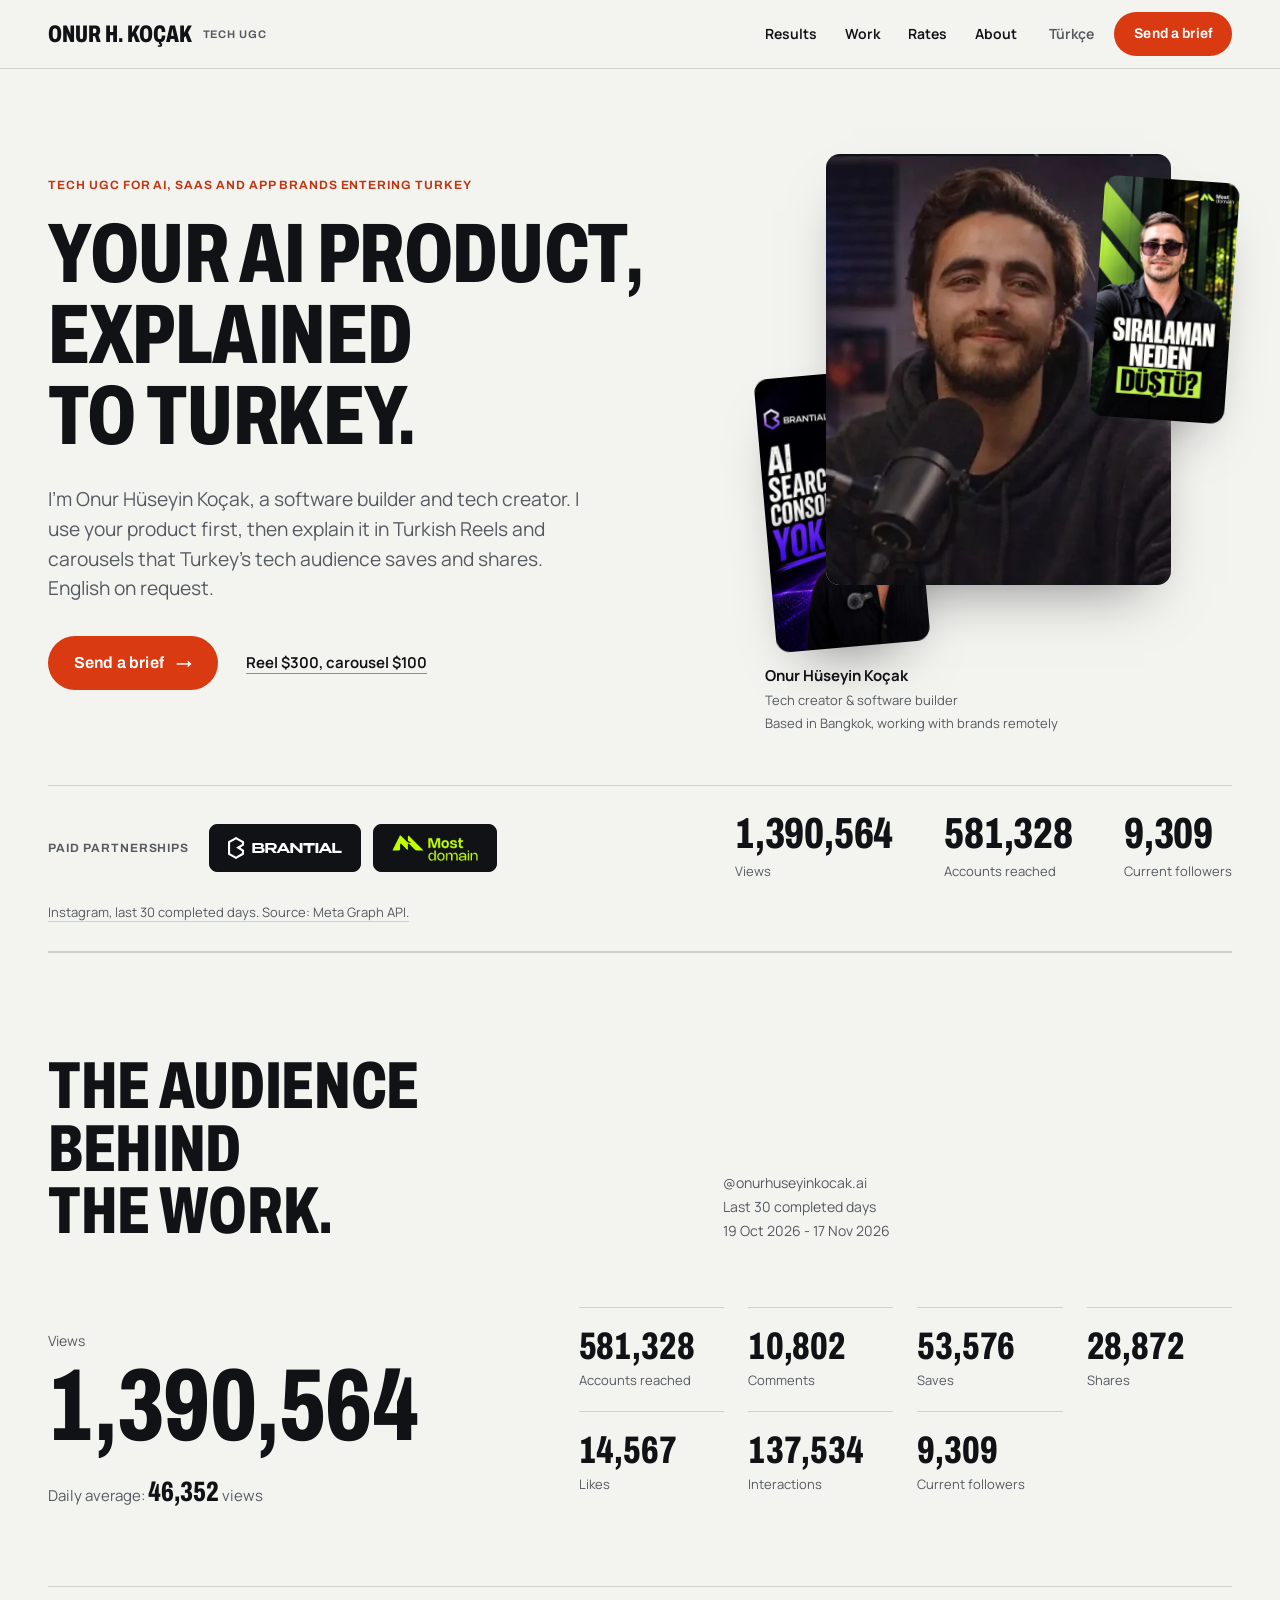
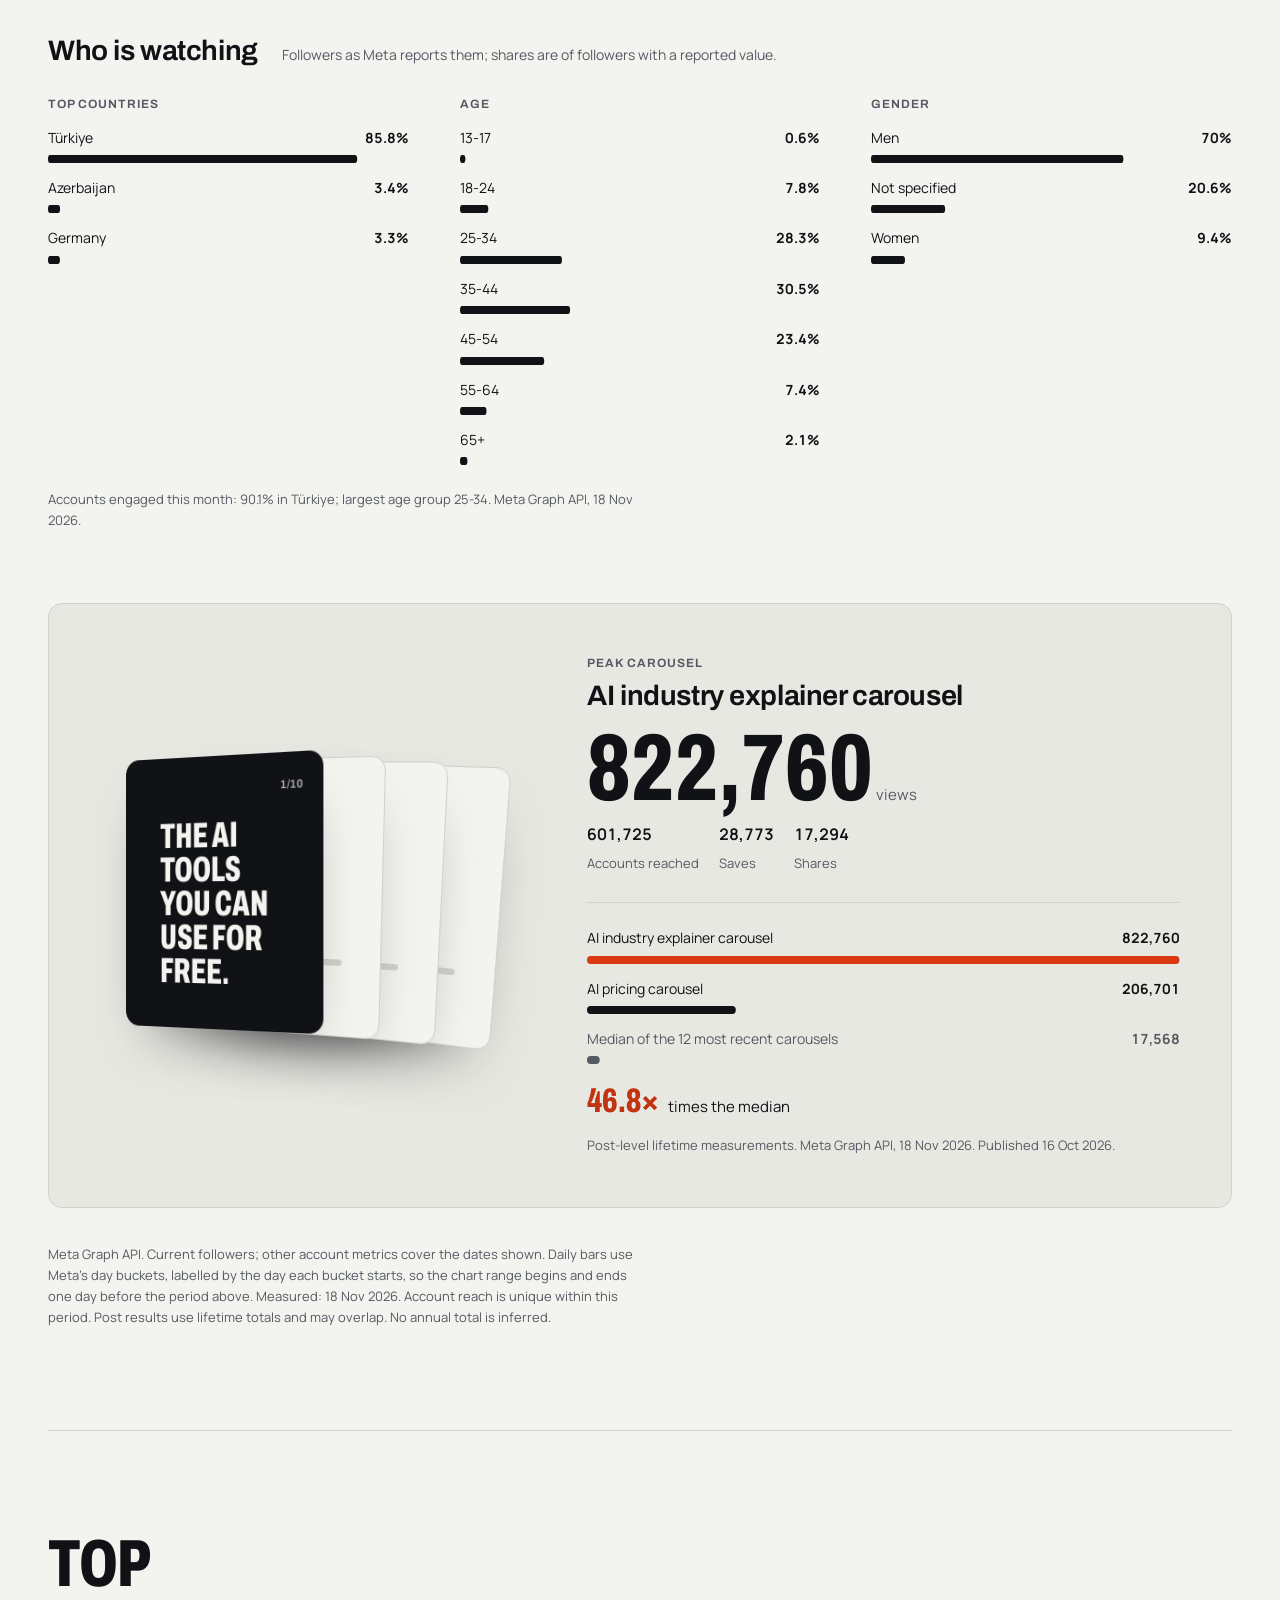
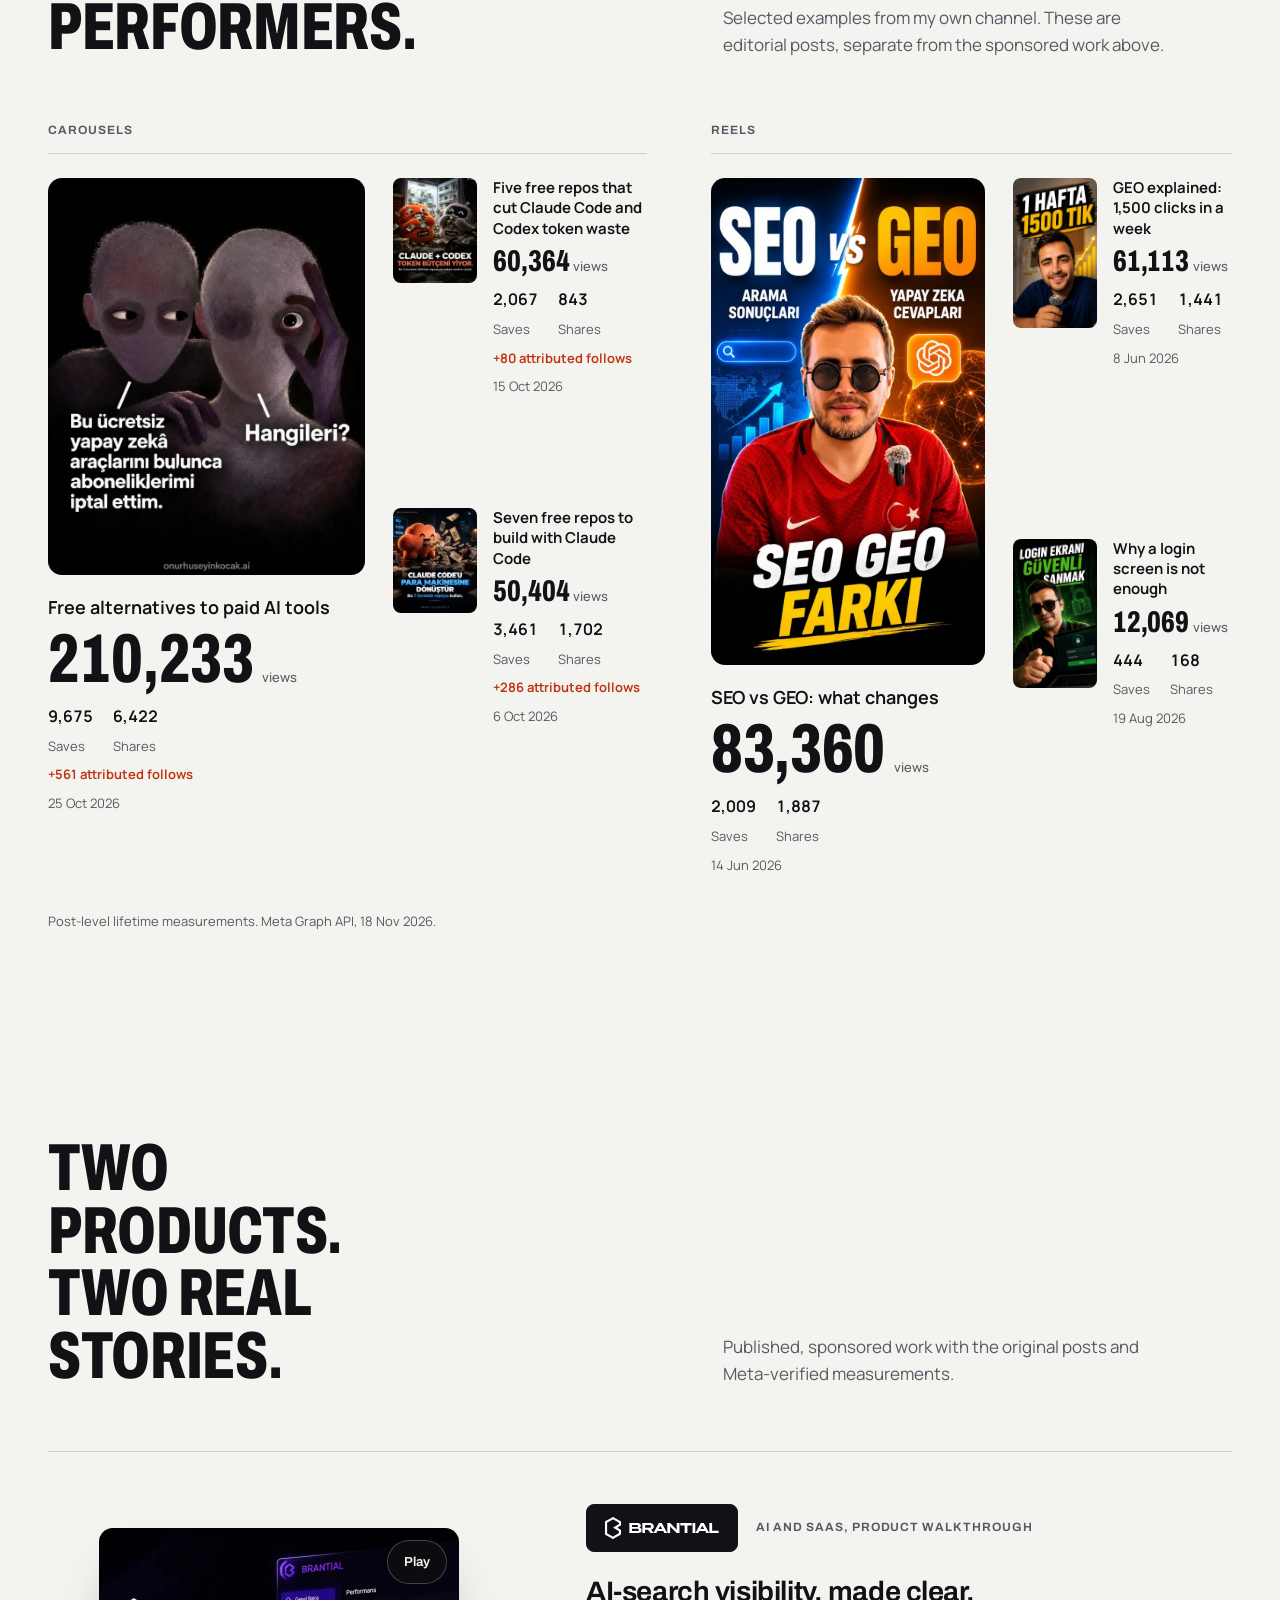
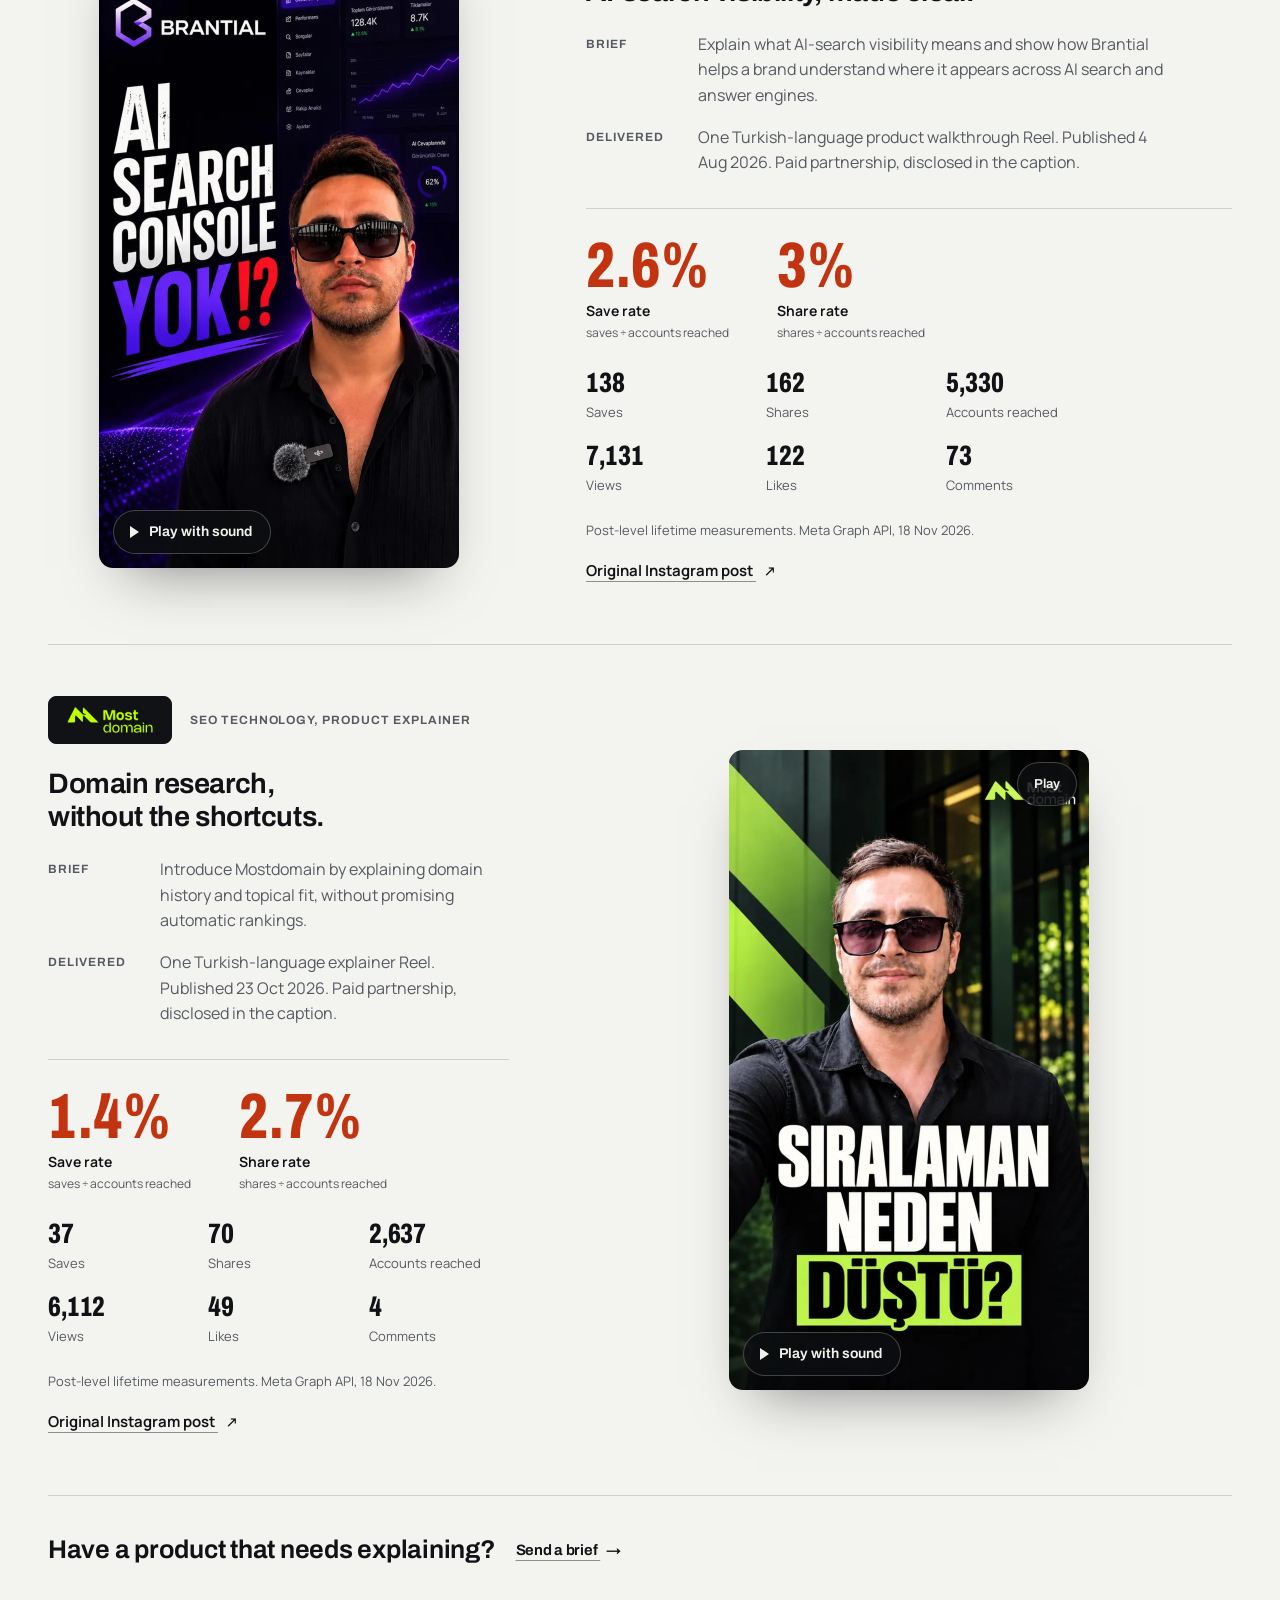
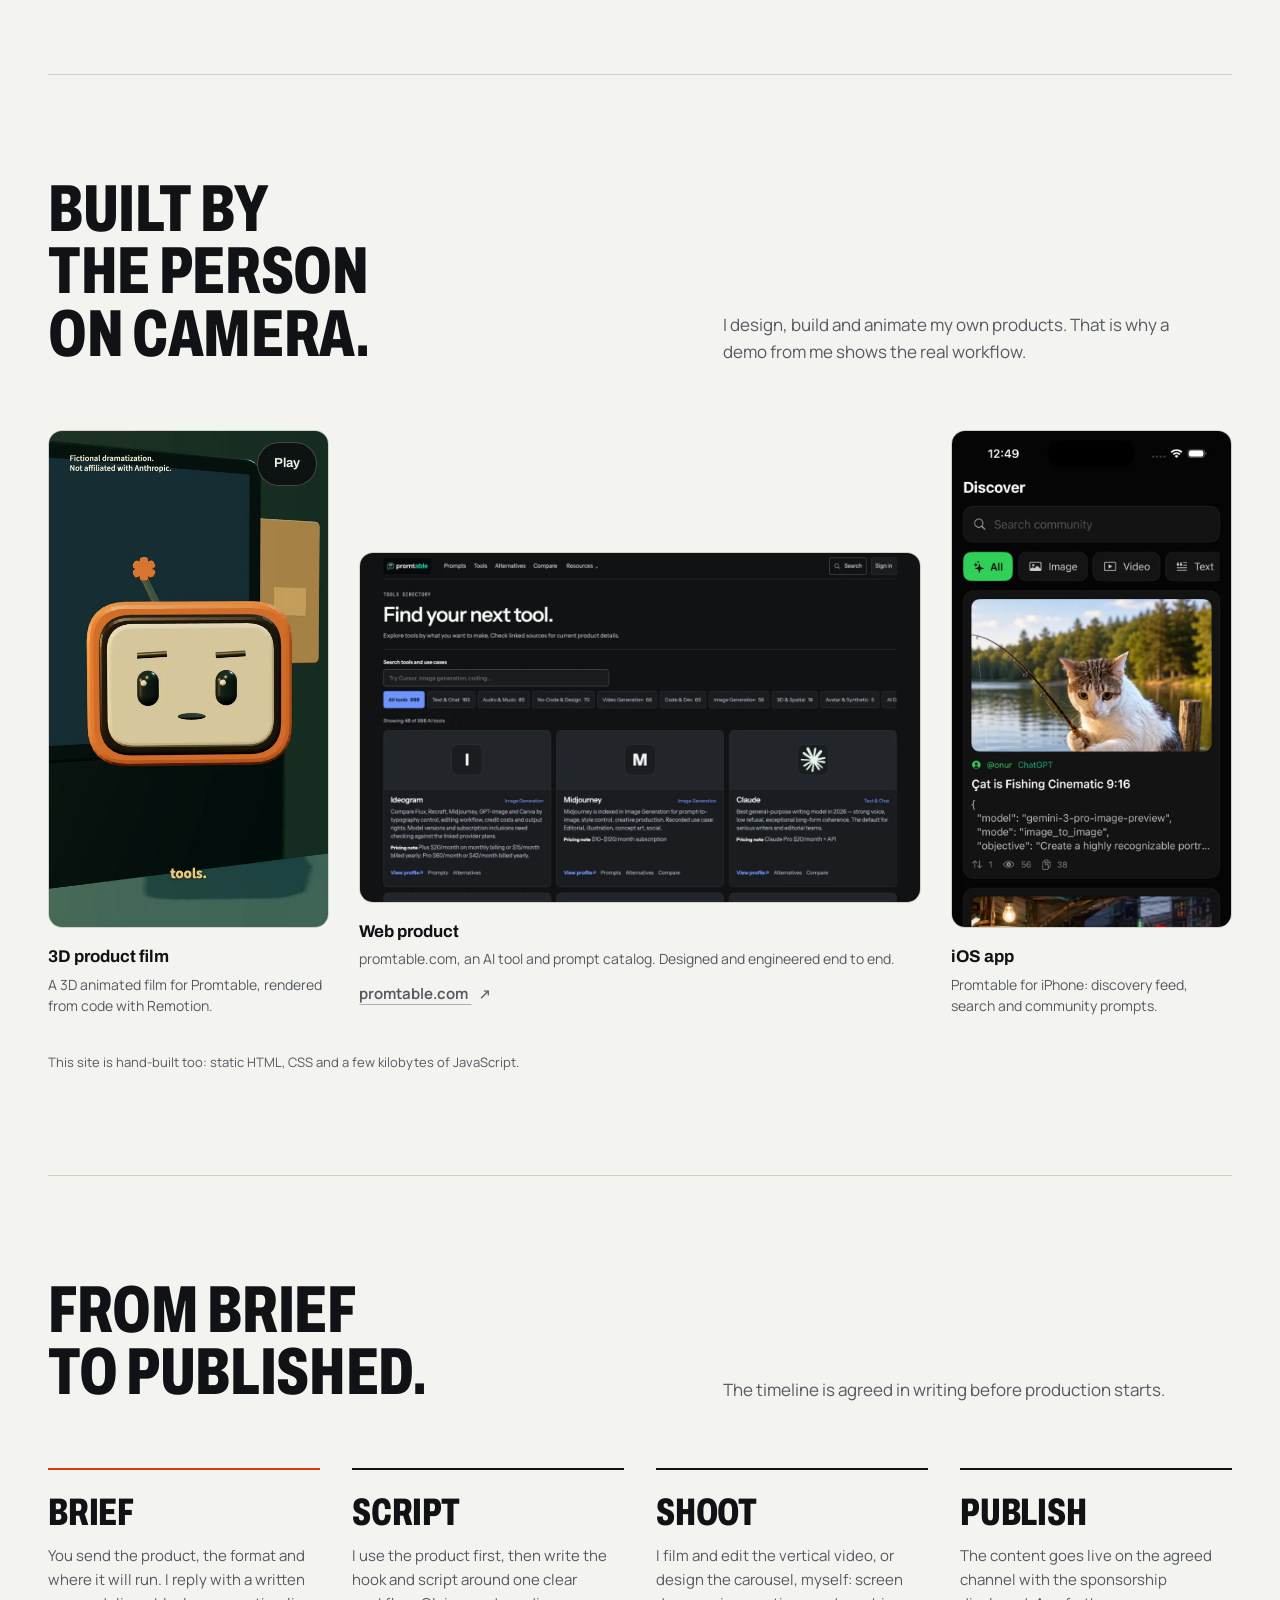
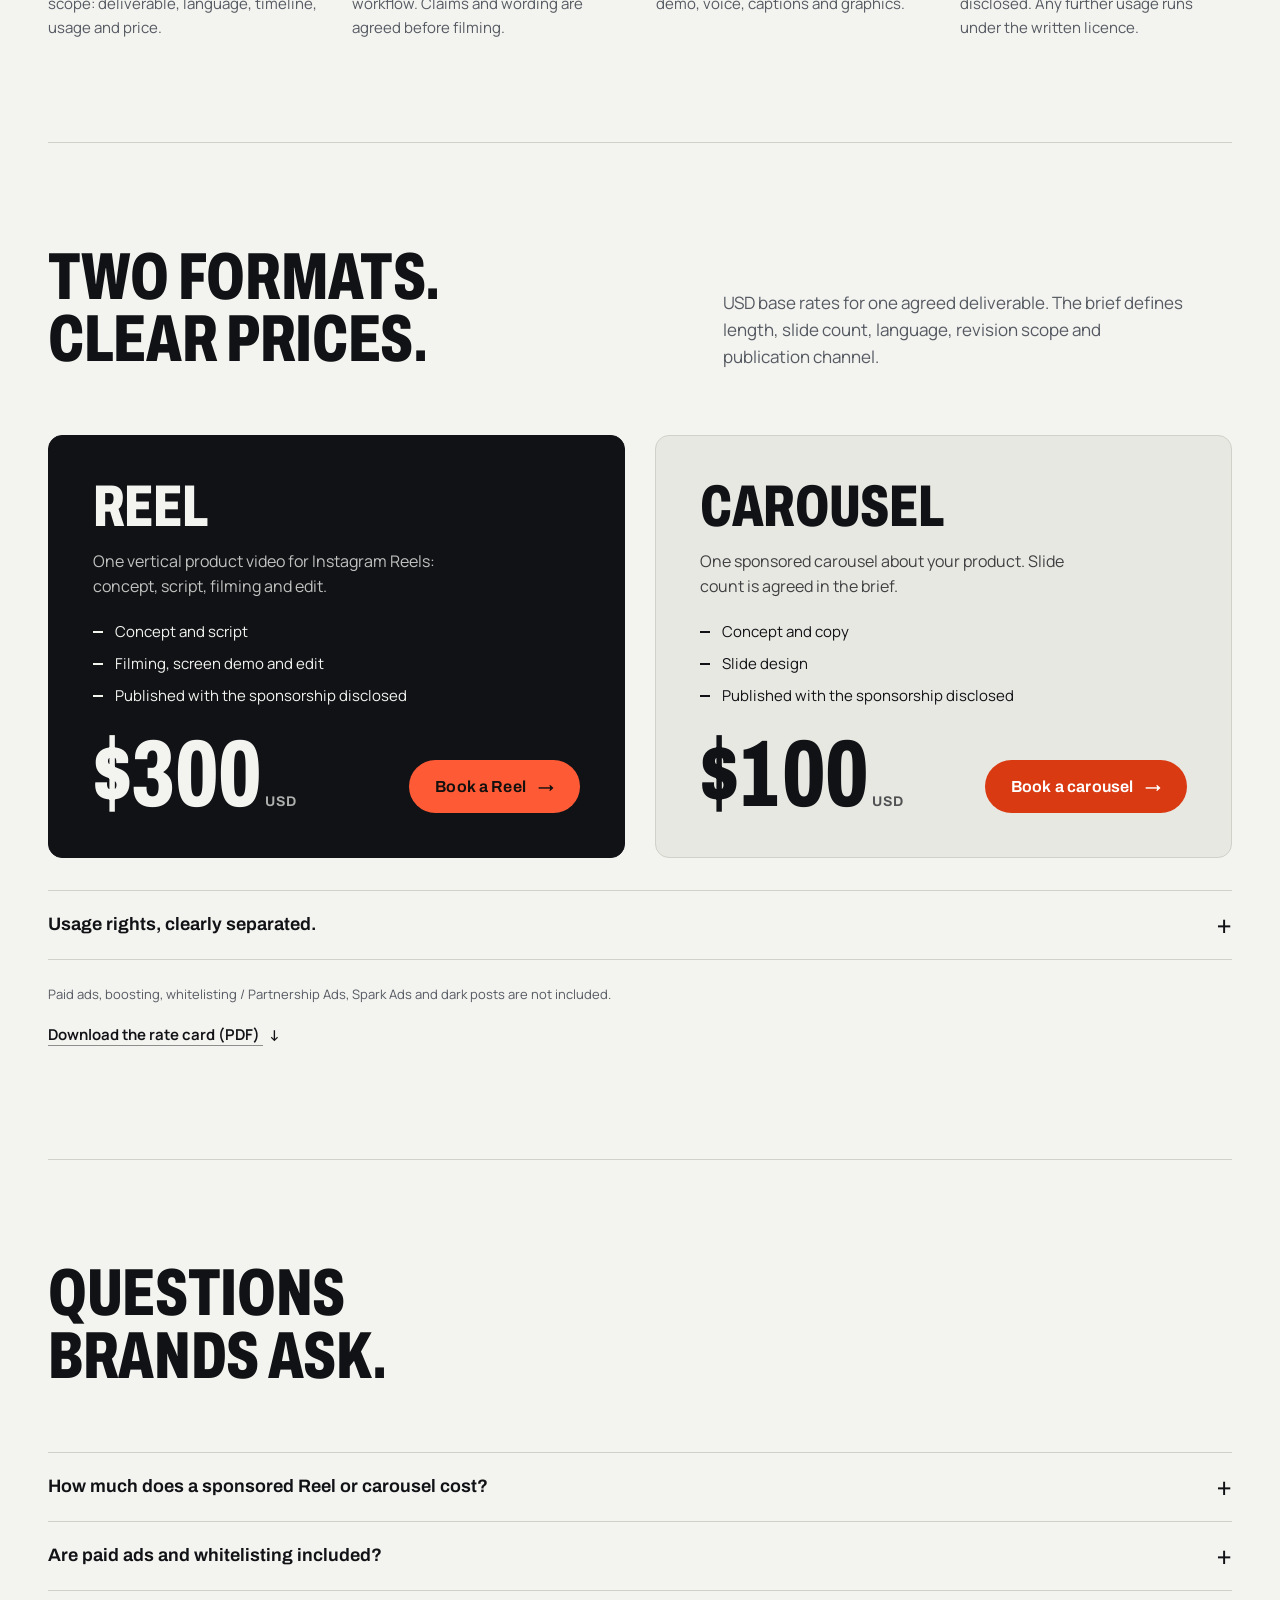
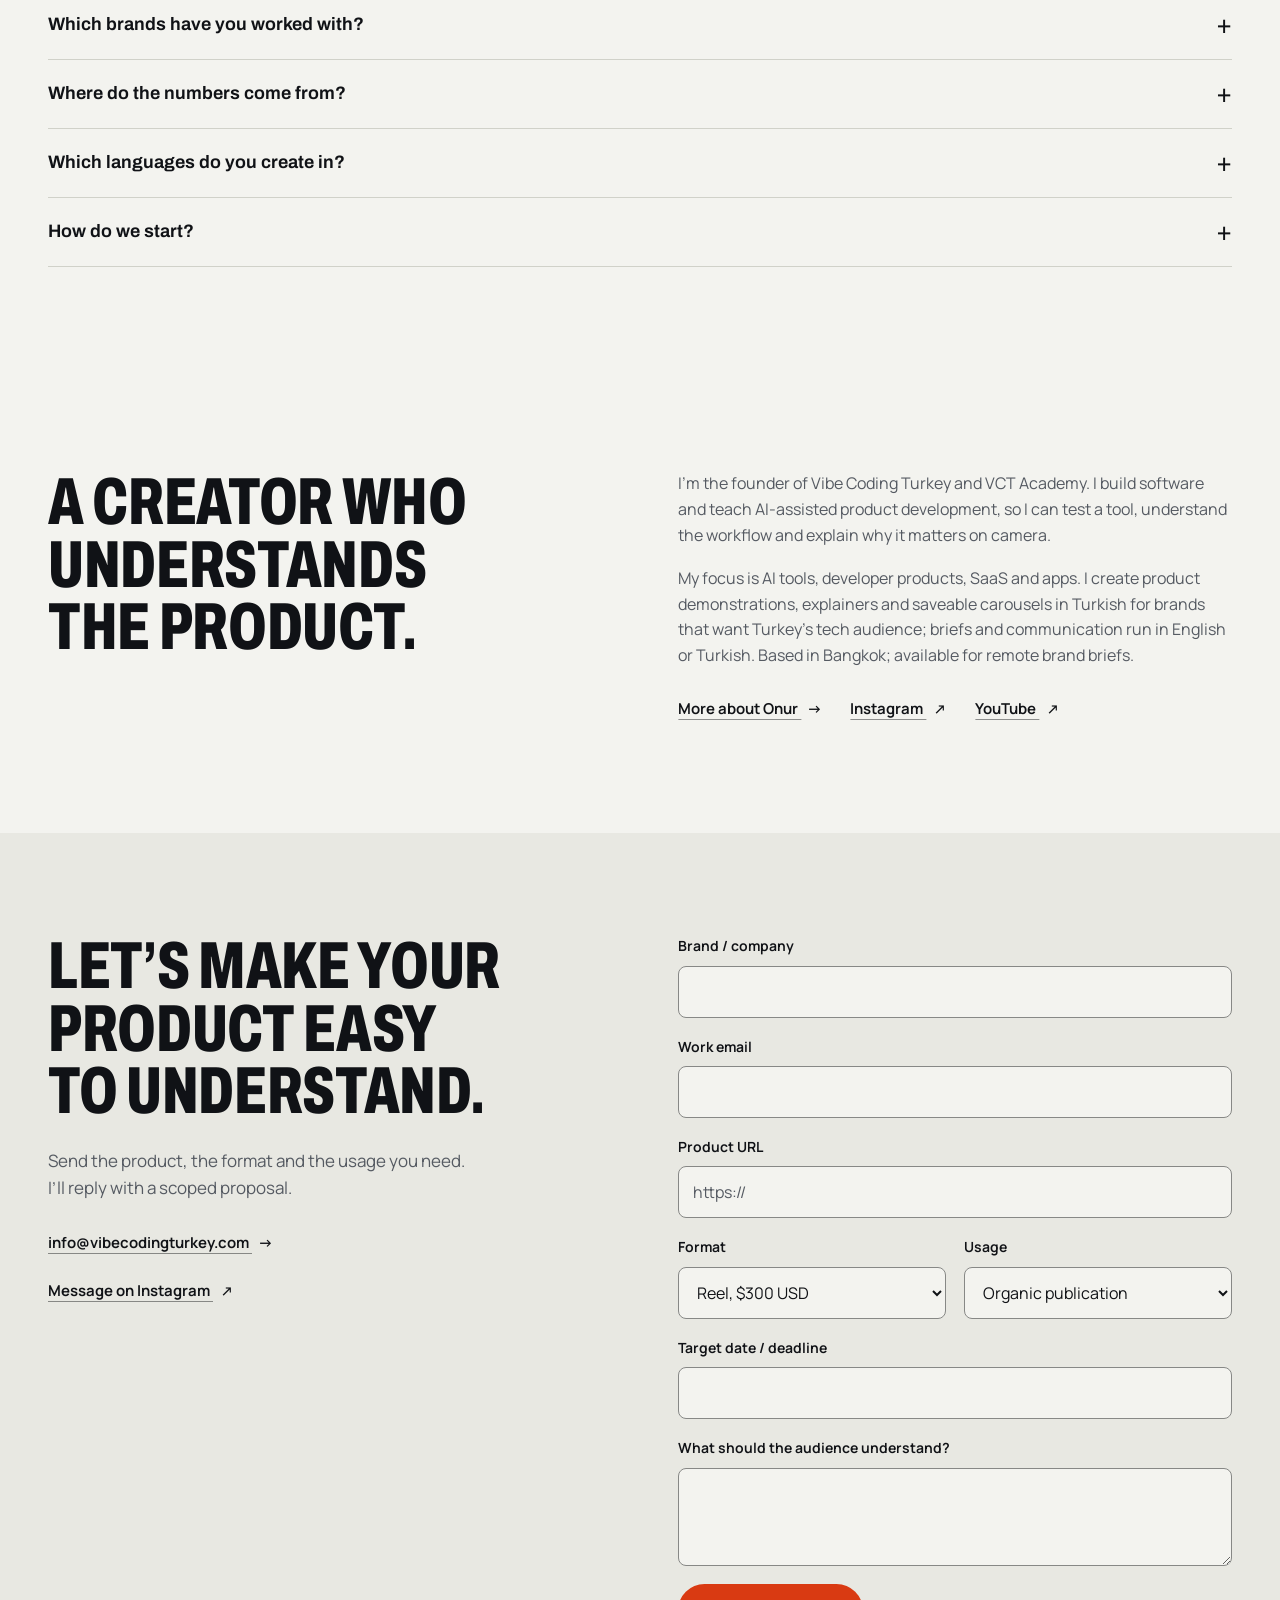
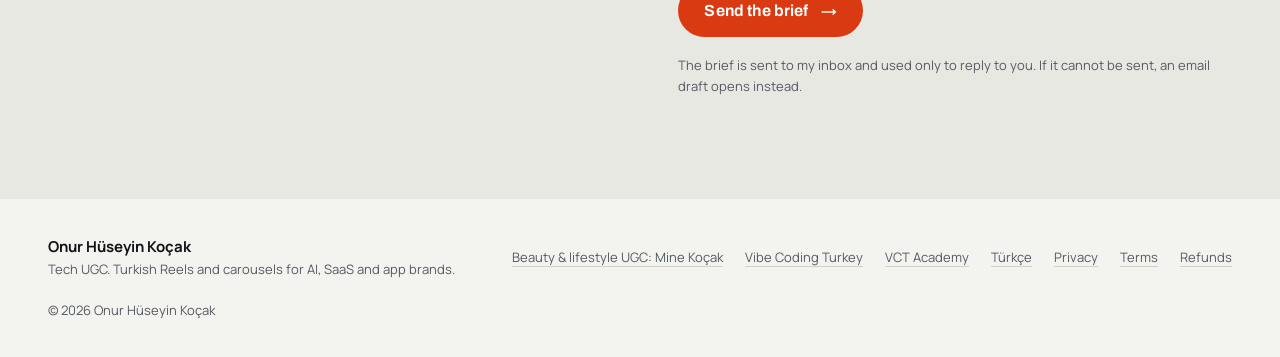
==== commit 02291727: "chore: refresh verified creator measurements" ====
--- a/index.html
+++ b/index.html
@@ -1,11 +1,11 @@
-<!doctype html><html lang="en"><head><meta charset="utf-8"><meta name="viewport" content="width=device-width,initial-scale=1"><title>Onur Hüseyin Koçak | Tech UGC for AI and SaaS Brands Entering Turkey</title><meta name="description" content="Turkish-language tech UGC for AI, SaaS and app brands: reach Turkey’s tech audience. Brantial and Mostdomain work, dated Instagram data, Reels $300, carousels $100."><meta name="robots" content="index,follow,max-image-preview:large"><meta name="color-scheme" content="light dark"><meta name="theme-color" content="#f3f3ef" media="(prefers-color-scheme: light)"><meta name="theme-color" content="#0c0e11" media="(prefers-color-scheme: dark)"><link rel="canonical" href="https://ugc-onur.vibecodingturkey.com/"><link rel="alternate" hreflang="en" href="https://ugc-onur.vibecodingturkey.com/"><link rel="alternate" hreflang="tr" href="https://ugc-onur.vibecodingturkey.com/tr/"><link rel="alternate" hreflang="x-default" href="https://ugc-onur.vibecodingturkey.com/"><meta property="og:type" content="website"><meta property="og:site_name" content="Onur Hüseyin Koçak"><meta property="og:locale" content="en_US"><meta property="og:title" content="Onur Hüseyin Koçak | Tech UGC for AI and SaaS Brands Entering Turkey"><meta property="og:description" content="Turkish-language tech UGC for AI, SaaS and app brands: reach Turkey’s tech audience. Brantial and Mostdomain work, dated Instagram data, Reels $300, carousels $100."><meta property="og:url" content="https://ugc-onur.vibecodingturkey.com/"><meta property="og:image" content="https://ugc-onur.vibecodingturkey.com/assets/img/og-onur.jpg"><meta property="og:image:width" content="1200"><meta property="og:image:height" content="630"><meta property="og:image:alt" content="Onur Hüseyin Koçak, tech creator and software developer, at a recording microphone"><meta name="twitter:card" content="summary_large_image"><meta name="twitter:image" content="https://ugc-onur.vibecodingturkey.com/assets/img/og-onur.jpg"><link rel="icon" href="/assets/favicon.svg"><link rel="preload" href="/assets/fonts/archivo-variable.woff2" as="font" type="font/woff2" crossorigin><link rel="preload" href="/assets/fonts/manrope-variable.woff2" as="font" type="font/woff2" crossorigin><link rel="stylesheet" href="/creator.css"><script type="application/ld+json">{"@context":"https://schema.org","@graph":[{"@type":"Person","@id":"https://vibecodingturkey.com/onur-huseyin-kocak#person","name":"Onur Hüseyin Koçak","alternateName":["Onur Koçak","Onur Huseyin Kocak","onurhuseyinkocak.ai"],"url":"https://ugc-onur.vibecodingturkey.com/onur-huseyin-kocak/","jobTitle":["Tech UGC Creator","Software Developer"],"description":"Onur Hüseyin Koçak, a software builder and tech creator. I use your product first, then explain it in Turkish Reels and carousels that Turkey’s tech audience saves and shares. English on request.","image":{"@type":"ImageObject","@id":"https://ugc-onur.vibecodingturkey.com/#portrait","contentUrl":"https://ugc-onur.vibecodingturkey.com/assets/img/onur-900.webp","caption":"Onur Hüseyin Koçak, tech creator and software developer, at a recording microphone.","representativeOfPage":true,"license":"https://ugc-onur.vibecodingturkey.com/usage-rights/","acquireLicensePage":"https://ugc-onur.vibecodingturkey.com/#brief","creditText":"Onur Hüseyin Koçak"},"knowsLanguage":["tr","en"],"knowsAbout":["Tech UGC","AI tools","SaaS","Mobile apps","Instagram Reels","Instagram carousels","Vibe coding"],"homeLocation":{"@type":"Place","name":"Bangkok, Thailand"},"sameAs":["https://www.instagram.com/onurhuseyinkocak.ai/","https://www.youtube.com/@onurhuseyinkocak","https://github.com/onurhuseyinkocak","https://www.linkedin.com/in/onurhuseyinkocak","https://www.tiktok.com/@honored.ai"],"worksFor":{"@type":"Organization","name":"Vibe Coding Turkey","url":"https://vibecodingturkey.com"}},{"@type":"WebPage","@id":"https://ugc-onur.vibecodingturkey.com/#page","url":"https://ugc-onur.vibecodingturkey.com/","name":"Onur Hüseyin Koçak | Tech UGC for AI and SaaS Brands Entering Turkey","inLanguage":"en","about":{"@id":"https://vibecodingturkey.com/onur-huseyin-kocak#person"},"primaryImageOfPage":{"@id":"https://ugc-onur.vibecodingturkey.com/#portrait"},"dateModified":"2026-11-17T09:13:42.648Z"},{"@type":"Service","@id":"https://ugc-onur.vibecodingturkey.com/#format-0","name":"Reel","description":"One vertical product video for Instagram Reels: concept, script, filming and edit.","provider":{"@id":"https://vibecodingturkey.com/onur-huseyin-kocak#person"},"offers":{"@type":"Offer","price":"300","priceCurrency":"USD","url":"https://ugc-onur.vibecodingturkey.com/#rates","description":"USD base rates for one agreed deliverable. The brief defines length, slide count, language, revision scope and publication channel. Paid ads, boosting, whitelisting / Partnership Ads, Spark Ads and dark posts are not included."}},{"@type":"Service","@id":"https://ugc-onur.vibecodingturkey.com/#format-1","name":"Carousel","description":"One sponsored carousel about your product. Slide count is agreed in the brief.","provider":{"@id":"https://vibecodingturkey.com/onur-huseyin-kocak#person"},"offers":{"@type":"Offer","price":"100","priceCurrency":"USD","url":"https://ugc-onur.vibecodingturkey.com/#rates","description":"USD base rates for one agreed deliverable. The brief defines length, slide count, language, revision scope and publication channel. Paid ads, boosting, whitelisting / Partnership Ads, Spark Ads and dark posts are not included."}},{"@type":"VideoObject","name":"Brantial: AI-search visibility, made clear.","description":"Explain what AI-search visibility means and show how Brantial helps a brand understand where it appears across AI search and answer engines.","thumbnailUrl":"https://ugc-onur.vibecodingturkey.com/assets/creator/18211971262345987.jpg","contentUrl":"https://ugc-onur.vibecodingturkey.com/assets/creator/18211971262345987.mp4","uploadDate":"2026-08-04T07:01:16.000Z","creator":{"@id":"https://vibecodingturkey.com/onur-huseyin-kocak#person"},"url":"https://www.instagram.com/reel/Dbm-NzGBpAW/","about":{"@type":"Organization","name":"Brantial","url":"https://brantial.ai/","sameAs":["https://www.instagram.com/brantialai/"]}},{"@type":"VideoObject","name":"Mostdomain: Domain research, without the shortcuts.","description":"Introduce Mostdomain by explaining domain history and topical fit, without promising automatic rankings.","thumbnailUrl":"https://ugc-onur.vibecodingturkey.com/assets/creator/17961609438230427.jpg","contentUrl":"https://ugc-onur.vibecodingturkey.com/assets/creator/17961609438230427.mp4","uploadDate":"2026-10-23T10:49:41.000Z","creator":{"@id":"https://vibecodingturkey.com/onur-huseyin-kocak#person"},"url":"https://www.instagram.com/reel/De1X_KdB12-/","about":{"@type":"Organization","name":"Mostdomain","url":"https://www.mostdomain.com/","sameAs":["https://www.instagram.com/mostdomain/"]}},{"@type":"FAQPage","@id":"https://ugc-onur.vibecodingturkey.com/#faq","mainEntity":[{"@type":"Question","name":"How much does a sponsored Reel or carousel cost?","acceptedAnswer":{"@type":"Answer","text":"One Reel is $300 USD and one sponsored carousel is $100 USD. Length, slide count, language, revisions and publication channel are fixed in the written brief."}},{"@type":"Question","name":"Are paid ads and whitelisting included?","acceptedAnswer":{"@type":"Answer","text":"No. Paid ads, boosting, whitelisting / Partnership Ads, Spark Ads and dark posts are not included. They are licensed separately in writing."}},{"@type":"Question","name":"Which brands have you worked with?","acceptedAnswer":{"@type":"Answer","text":"My published paid partnerships are Brantial (AI-search visibility) and Mostdomain (domain research). Both are disclosed in the caption and shown above with their Instagram measurements."}},{"@type":"Question","name":"Where do the numbers come from?","acceptedAnswer":{"@type":"Answer","text":"From the Meta Graph API for the Instagram account @onurhuseyinkocak.ai. Account figures cover the last 30 completed days; post figures are lifetime totals. Every figure carries its measurement date."}},{"@type":"Question","name":"Which languages do you create in?","acceptedAnswer":{"@type":"Answer","text":"Turkish is the main language: the account and both published sponsored Reels are in Turkish, for an audience that is mostly in Turkey. English content is available on request; no English example is published yet."}},{"@type":"Question","name":"How do we start?","acceptedAnswer":{"@type":"Answer","text":"Send the product URL, the format, the usage you need and your target date through the brief form, by email or on Instagram. I reply with a written scope and price before anything is produced."}}]}]}</script><script defer src="/creator.js"></script></head><body><a class="skip" href="#main">Skip to content</a>
+<!doctype html><html lang="en"><head><meta charset="utf-8"><meta name="viewport" content="width=device-width,initial-scale=1"><title>Onur Hüseyin Koçak | Tech UGC for AI and SaaS Brands Entering Turkey</title><meta name="description" content="Turkish-language tech UGC for AI, SaaS and app brands: reach Turkey’s tech audience. Brantial and Mostdomain work, dated Instagram data, Reels $300, carousels $100."><meta name="robots" content="index,follow,max-image-preview:large"><meta name="color-scheme" content="light dark"><meta name="theme-color" content="#f3f3ef" media="(prefers-color-scheme: light)"><meta name="theme-color" content="#0c0e11" media="(prefers-color-scheme: dark)"><link rel="canonical" href="https://ugc-onur.vibecodingturkey.com/"><link rel="alternate" hreflang="en" href="https://ugc-onur.vibecodingturkey.com/"><link rel="alternate" hreflang="tr" href="https://ugc-onur.vibecodingturkey.com/tr/"><link rel="alternate" hreflang="x-default" href="https://ugc-onur.vibecodingturkey.com/"><meta property="og:type" content="website"><meta property="og:site_name" content="Onur Hüseyin Koçak"><meta property="og:locale" content="en_US"><meta property="og:title" content="Onur Hüseyin Koçak | Tech UGC for AI and SaaS Brands Entering Turkey"><meta property="og:description" content="Turkish-language tech UGC for AI, SaaS and app brands: reach Turkey’s tech audience. Brantial and Mostdomain work, dated Instagram data, Reels $300, carousels $100."><meta property="og:url" content="https://ugc-onur.vibecodingturkey.com/"><meta property="og:image" content="https://ugc-onur.vibecodingturkey.com/assets/img/og-onur.jpg"><meta property="og:image:width" content="1200"><meta property="og:image:height" content="630"><meta property="og:image:alt" content="Onur Hüseyin Koçak, tech creator and software developer, at a recording microphone"><meta name="twitter:card" content="summary_large_image"><meta name="twitter:image" content="https://ugc-onur.vibecodingturkey.com/assets/img/og-onur.jpg"><link rel="icon" href="/assets/favicon.svg"><link rel="preload" href="/assets/fonts/archivo-variable.woff2" as="font" type="font/woff2" crossorigin><link rel="preload" href="/assets/fonts/manrope-variable.woff2" as="font" type="font/woff2" crossorigin><link rel="stylesheet" href="/creator.css"><script type="application/ld+json">{"@context":"https://schema.org","@graph":[{"@type":"Person","@id":"https://vibecodingturkey.com/onur-huseyin-kocak#person","name":"Onur Hüseyin Koçak","alternateName":["Onur Koçak","Onur Huseyin Kocak","onurhuseyinkocak.ai"],"url":"https://ugc-onur.vibecodingturkey.com/onur-huseyin-kocak/","jobTitle":["Tech UGC Creator","Software Developer"],"description":"Onur Hüseyin Koçak, a software builder and tech creator. I use your product first, then explain it in Turkish Reels and carousels that Turkey’s tech audience saves and shares. English on request.","image":{"@type":"ImageObject","@id":"https://ugc-onur.vibecodingturkey.com/#portrait","contentUrl":"https://ugc-onur.vibecodingturkey.com/assets/img/onur-900.webp","caption":"Onur Hüseyin Koçak, tech creator and software developer, at a recording microphone.","representativeOfPage":true,"license":"https://ugc-onur.vibecodingturkey.com/usage-rights/","acquireLicensePage":"https://ugc-onur.vibecodingturkey.com/#brief","creditText":"Onur Hüseyin Koçak"},"knowsLanguage":["tr","en"],"knowsAbout":["Tech UGC","AI tools","SaaS","Mobile apps","Instagram Reels","Instagram carousels","Vibe coding"],"homeLocation":{"@type":"Place","name":"Bangkok, Thailand"},"sameAs":["https://www.instagram.com/onurhuseyinkocak.ai/","https://www.youtube.com/@onurhuseyinkocak","https://github.com/onurhuseyinkocak","https://www.linkedin.com/in/onurhuseyinkocak","https://www.tiktok.com/@honored.ai"],"worksFor":{"@type":"Organization","name":"Vibe Coding Turkey","url":"https://vibecodingturkey.com"}},{"@type":"WebPage","@id":"https://ugc-onur.vibecodingturkey.com/#page","url":"https://ugc-onur.vibecodingturkey.com/","name":"Onur Hüseyin Koçak | Tech UGC for AI and SaaS Brands Entering Turkey","inLanguage":"en","about":{"@id":"https://vibecodingturkey.com/onur-huseyin-kocak#person"},"primaryImageOfPage":{"@id":"https://ugc-onur.vibecodingturkey.com/#portrait"},"dateModified":"2026-11-18T08:33:03.371Z"},{"@type":"Service","@id":"https://ugc-onur.vibecodingturkey.com/#format-0","name":"Reel","description":"One vertical product video for Instagram Reels: concept, script, filming and edit.","provider":{"@id":"https://vibecodingturkey.com/onur-huseyin-kocak#person"},"offers":{"@type":"Offer","price":"300","priceCurrency":"USD","url":"https://ugc-onur.vibecodingturkey.com/#rates","description":"USD base rates for one agreed deliverable. The brief defines length, slide count, language, revision scope and publication channel. Paid ads, boosting, whitelisting / Partnership Ads, Spark Ads and dark posts are not included."}},{"@type":"Service","@id":"https://ugc-onur.vibecodingturkey.com/#format-1","name":"Carousel","description":"One sponsored carousel about your product. Slide count is agreed in the brief.","provider":{"@id":"https://vibecodingturkey.com/onur-huseyin-kocak#person"},"offers":{"@type":"Offer","price":"100","priceCurrency":"USD","url":"https://ugc-onur.vibecodingturkey.com/#rates","description":"USD base rates for one agreed deliverable. The brief defines length, slide count, language, revision scope and publication channel. Paid ads, boosting, whitelisting / Partnership Ads, Spark Ads and dark posts are not included."}},{"@type":"VideoObject","name":"Brantial: AI-search visibility, made clear.","description":"Explain what AI-search visibility means and show how Brantial helps a brand understand where it appears across AI search and answer engines.","thumbnailUrl":"https://ugc-onur.vibecodingturkey.com/assets/creator/18211971262345987.jpg","contentUrl":"https://ugc-onur.vibecodingturkey.com/assets/creator/18211971262345987.mp4","uploadDate":"2026-08-04T07:01:16.000Z","creator":{"@id":"https://vibecodingturkey.com/onur-huseyin-kocak#person"},"url":"https://www.instagram.com/reel/Dbm-NzGBpAW/","about":{"@type":"Organization","name":"Brantial","url":"https://brantial.ai/","sameAs":["https://www.instagram.com/brantialai/"]}},{"@type":"VideoObject","name":"Mostdomain: Domain research, without the shortcuts.","description":"Introduce Mostdomain by explaining domain history and topical fit, without promising automatic rankings.","thumbnailUrl":"https://ugc-onur.vibecodingturkey.com/assets/creator/17961609438230427.jpg","contentUrl":"https://ugc-onur.vibecodingturkey.com/assets/creator/17961609438230427.mp4","uploadDate":"2026-10-23T10:49:41.000Z","creator":{"@id":"https://vibecodingturkey.com/onur-huseyin-kocak#person"},"url":"https://www.instagram.com/reel/De1X_KdB12-/","about":{"@type":"Organization","name":"Mostdomain","url":"https://www.mostdomain.com/","sameAs":["https://www.instagram.com/mostdomain/"]}},{"@type":"FAQPage","@id":"https://ugc-onur.vibecodingturkey.com/#faq","mainEntity":[{"@type":"Question","name":"How much does a sponsored Reel or carousel cost?","acceptedAnswer":{"@type":"Answer","text":"One Reel is $300 USD and one sponsored carousel is $100 USD. Length, slide count, language, revisions and publication channel are fixed in the written brief."}},{"@type":"Question","name":"Are paid ads and whitelisting included?","acceptedAnswer":{"@type":"Answer","text":"No. Paid ads, boosting, whitelisting / Partnership Ads, Spark Ads and dark posts are not included. They are licensed separately in writing."}},{"@type":"Question","name":"Which brands have you worked with?","acceptedAnswer":{"@type":"Answer","text":"My published paid partnerships are Brantial (AI-search visibility) and Mostdomain (domain research). Both are disclosed in the caption and shown above with their Instagram measurements."}},{"@type":"Question","name":"Where do the numbers come from?","acceptedAnswer":{"@type":"Answer","text":"From the Meta Graph API for the Instagram account @onurhuseyinkocak.ai. Account figures cover the last 30 completed days; post figures are lifetime totals. Every figure carries its measurement date."}},{"@type":"Question","name":"Which languages do you create in?","acceptedAnswer":{"@type":"Answer","text":"Turkish is the main language: the account and both published sponsored Reels are in Turkish, for an audience that is mostly in Turkey. English content is available on request; no English example is published yet."}},{"@type":"Question","name":"How do we start?","acceptedAnswer":{"@type":"Answer","text":"Send the product URL, the format, the usage you need and your target date through the brief form, by email or on Instagram. I reply with a written scope and price before anything is produced."}}]}]}</script><script defer src="/creator.js"></script></head><body><a class="skip" href="#main">Skip to content</a>
 <header class="header"><div class="wrap header-in"><a class="wordmark" href="/">Onur H. Koçak<span>Tech UGC</span></a><nav aria-label="Main navigation"><a href="#results">Results</a><a href="#work">Work</a><a href="#rates">Rates</a><a href="#about">About</a></nav><div class="header-actions"><a class="language" href="/tr/" lang="tr" hreflang="tr">Türkçe</a><a class="button small" href="#brief">Send a brief</a></div></div></header>
 <main id="main"><section class="hero wrap"><div class="hero-copy"><p class="eyebrow">Tech UGC for AI, SaaS and app brands entering Turkey</p><h1>Your AI product,<br>explained<br>to Turkey.</h1><p class="intro">I’m Onur Hüseyin Koçak, a software builder and tech creator. I use your product first, then explain it in Turkish Reels and carousels that Turkey’s tech audience saves and shares. English on request.</p><div class="hero-actions"><a class="button" href="#brief">Send a brief <span class="arr" aria-hidden="true">→</span></a><a class="text-link" href="#rates">Reel $300, carousel $100</a></div></div>
 <figure class="stack" data-tilt><div class="stack-scene"><img class="stack-cover stack-a" src="/assets/creator/18211971262345987-720.webp" alt="Brantial Reel" width="720" height="1280" decoding="async" fetchpriority="low"><img class="stack-portrait" src="/assets/img/onur-900.webp" srcset="/assets/img/onur-900.webp 900w, /assets/img/onur-1170.webp 1170w" sizes="(max-width: 760px) 92vw, 520px" alt="Onur Hüseyin Koçak, Tech creator &amp; software builder" width="900" height="520" fetchpriority="high"><img class="stack-cover stack-b" src="/assets/creator/17961609438230427-720.webp" alt="Mostdomain Reel" width="720" height="1280" decoding="async" fetchpriority="low"></div><figcaption><strong>Onur Hüseyin Koçak</strong><span>Tech creator & software builder</span><span>Based in Bangkok, working with brands remotely</span></figcaption></figure></section>
-<section class="proof wrap" aria-label="Paid partnerships"><div class="proof-brands"><p class="label">Paid partnerships</p><a class="plate" href="#case-18211971262345987"><img src="/assets/brands/brantial.svg" alt="Brantial" width="394" height="76" loading="lazy"></a><a class="plate" href="#case-17961609438230427"><img src="/assets/brands/mostdomain.png" alt="Mostdomain" width="512" height="155" loading="lazy"></a></div><dl class="proof-stats"><div><dt>Views</dt><dd data-account="views">1,473,083</dd></div><div><dt>Accounts reached</dt><dd data-account="reach">626,961</dd></div><div><dt>Current followers</dt><dd data-account="followers">9,266</dd></div></dl><p class="proof-note"><a href="#results">Instagram, last 30 completed days. Source: Meta Graph API.</a></p></section>
-<section id="results" class="results wrap" aria-labelledby="results-title"><div class="section-top"><h2 id="results-title">The audience behind the work.</h2><p class="period">@onurhuseyinkocak.ai<br>Last 30 completed days<br><time data-period="startDate" datetime="2026-10-18">18 Oct 2026</time> - <time data-period="endDate" datetime="2026-11-16">16 Nov 2026</time></p></div><div class="metric-layout"><div class="lead-metric"><span>Views</span><strong data-account="views">1,473,083</strong><p class="lead-note">Daily average: <b>49,103</b> views</p></div><dl class="metrics"><div><dt>Accounts reached</dt><dd data-account="reach">626,961</dd></div><div><dt>Comments</dt><dd data-account="comments">10,976</dd></div><div><dt>Saves</dt><dd data-account="saves">57,550</dd></div><div><dt>Shares</dt><dd data-account="shares">30,862</dd></div><div><dt>Likes</dt><dd data-account="likes">15,572</dd></div><div><dt>Interactions</dt><dd data-account="total_interactions">146,713</dd></div><div><dt>Current followers</dt><dd data-account="followers">9,266</dd></div></dl></div><div class="audience" role="group" aria-labelledby="audience-title"><div class="audience-head"><h3 id="audience-title">Who is watching</h3><p>Followers as Meta reports them; shares are of followers with a reported value.</p></div><div class="audience-grid"><div><p class="label">Top countries</p><ul class="bars"><li class="bar-other"><span>Türkiye</span><b>85.7%</b><svg viewBox="0 0 100 6" preserveAspectRatio="none" aria-hidden="true" focusable="false"><rect width="85.74" height="6" rx="0.6" ry="3"/></svg></li><li class="bar-other"><span>Azerbaijan</span><b>3.3%</b><svg viewBox="0 0 100 6" preserveAspectRatio="none" aria-hidden="true" focusable="false"><rect width="3.34" height="6" rx="0.6" ry="3"/></svg></li><li class="bar-other"><span>Germany</span><b>3.3%</b><svg viewBox="0 0 100 6" preserveAspectRatio="none" aria-hidden="true" focusable="false"><rect width="3.33" height="6" rx="0.6" ry="3"/></svg></li></ul></div><div><p class="label">Age</p><ul class="bars"><li class="bar-other"><span>13-17</span><b>0.6%</b><svg viewBox="0 0 100 6" preserveAspectRatio="none" aria-hidden="true" focusable="false"><rect width="1.50" height="6" rx="0.6" ry="3"/></svg></li><li class="bar-other"><span>18-24</span><b>7.9%</b><svg viewBox="0 0 100 6" preserveAspectRatio="none" aria-hidden="true" focusable="false"><rect width="7.86" height="6" rx="0.6" ry="3"/></svg></li><li class="bar-other"><span>25-34</span><b>28.3%</b><svg viewBox="0 0 100 6" preserveAspectRatio="none" aria-hidden="true" focusable="false"><rect width="28.26" height="6" rx="0.6" ry="3"/></svg></li><li class="bar-other"><span>35-44</span><b>30.5%</b><svg viewBox="0 0 100 6" preserveAspectRatio="none" aria-hidden="true" focusable="false"><rect width="30.50" height="6" rx="0.6" ry="3"/></svg></li><li class="bar-other"><span>45-54</span><b>23.4%</b><svg viewBox="0 0 100 6" preserveAspectRatio="none" aria-hidden="true" focusable="false"><rect width="23.38" height="6" rx="0.6" ry="3"/></svg></li><li class="bar-other"><span>55-64</span><b>7.4%</b><svg viewBox="0 0 100 6" preserveAspectRatio="none" aria-hidden="true" focusable="false"><rect width="7.36" height="6" rx="0.6" ry="3"/></svg></li><li class="bar-other"><span>65+</span><b>2.1%</b><svg viewBox="0 0 100 6" preserveAspectRatio="none" aria-hidden="true" focusable="false"><rect width="2.08" height="6" rx="0.6" ry="3"/></svg></li></ul></div><div><p class="label">Gender</p><ul class="bars"><li class="bar-other"><span>Men</span><b>70%</b><svg viewBox="0 0 100 6" preserveAspectRatio="none" aria-hidden="true" focusable="false"><rect width="69.98" height="6" rx="0.6" ry="3"/></svg></li><li class="bar-other"><span>Not specified</span><b>20.6%</b><svg viewBox="0 0 100 6" preserveAspectRatio="none" aria-hidden="true" focusable="false"><rect width="20.59" height="6" rx="0.6" ry="3"/></svg></li><li class="bar-other"><span>Women</span><b>9.4%</b><svg viewBox="0 0 100 6" preserveAspectRatio="none" aria-hidden="true" focusable="false"><rect width="9.43" height="6" rx="0.6" ry="3"/></svg></li></ul></div></div><p class="source">Accounts engaged this month: 90.1% in Türkiye; largest age group 25-34. Meta Graph API, <time datetime="2026-11-17T09:13:42.648Z">17 Nov 2026</time>.</p></div><div class="peak" role="group" aria-labelledby="peak-title"><div class="deck" aria-hidden="true"><div class="slide d3"><b>03</b><i></i><i></i><i></i></div><div class="slide d2"><b>02</b><i></i><i></i><i></i></div><div class="slide d1"><b>01</b><i></i><i></i><i></i></div><div class="slide slide-front"><span>The AI tools you can use for free.</span><small>1/10</small></div></div><div class="peak-body"><p class="label">Peak carousel</p><h3 id="peak-title">AI industry explainer carousel</h3><p class="peak-views"><b>822,432</b> views</p><dl class="rank-metrics"><div><dt>Accounts reached</dt><dd>601,725</dd></div><div><dt>Saves</dt><dd>28,777</dd></div><div><dt>Shares</dt><dd>17,286</dd></div></dl><ul class="bars"><li class="bar-peak"><span>AI industry explainer carousel</span><b>822,432</b><svg viewBox="0 0 100 6" preserveAspectRatio="none" aria-hidden="true" focusable="false"><rect width="100.00" height="6" rx="0.6" ry="3"/></svg></li><li class="bar-other"><span>AI pricing carousel</span><b>206,338</b><svg viewBox="0 0 100 6" preserveAspectRatio="none" aria-hidden="true" focusable="false"><rect width="25.09" height="6" rx="0.6" ry="3"/></svg></li><li class="bar-median"><span>Median of the 12 most recent carousels</span><b>25,328</b><svg viewBox="0 0 100 6" preserveAspectRatio="none" aria-hidden="true" focusable="false"><rect width="3.08" height="6" rx="0.6" ry="3"/></svg></li></ul><p class="peak-times"><strong>32.5×</strong> times the median</p><p class="source">Post-level lifetime measurements. Meta Graph API, <time datetime="2026-11-17T09:13:42.648Z">17 Nov 2026</time>. Published <time datetime="2026-10-16T16:36:56+0000">16 Oct 2026</time>.</p></div></div><p class="source">Meta Graph API. Current followers; other account metrics cover the dates shown. Daily bars use Meta’s day buckets, labelled by the day each bucket starts, so the chart range begins and ends one day before the period above. Measured: <time data-measured datetime="2026-11-17T09:13:42.648Z">17 Nov 2026</time>. Account reach is unique within this period. Post results use lifetime totals and may overlap. No annual total is inferred.</p></section>
-<section id="top" class="top wrap" aria-labelledby="top-title"><div class="section-top"><h2 id="top-title">Top performers.</h2><p class="section-description">Selected examples from my own channel. These are editorial posts, separate from the sponsored work above.</p></div><div class="shelves"><div class="shelf shelf-carousel"><h3>Carousels</h3><ol><li><a class="cover" href="https://www.instagram.com/p/De6u9QLlG5Z/" target="_blank" rel="noopener noreferrer"><img src="/assets/creator/18107535647276122-720.webp" alt="Free alternatives to paid AI tools, Instagram carousel cover" width="720" height="900" loading="lazy" decoding="async"></a><div class="rank"><p class="rank-title">Free alternatives to paid AI tools</p><p class="rank-views"><span data-post-id="18107535647276122" data-post-metric="views">209,385</span> <small>views</small></p><dl class="rank-metrics"><div><dt>Saves</dt><dd><span data-post-id="18107535647276122" data-post-metric="saved">9,578</span></dd></div><div><dt>Shares</dt><dd><span data-post-id="18107535647276122" data-post-metric="shares">6,341</span></dd></div></dl><p class="follows">+<span data-post-id="18107535647276122" data-post-metric="follows">559</span> attributed follows</p><p class="rank-date"><time datetime="2026-10-25T12:42:47+0000">25 Oct 2026</time></p></div></li><li><a class="cover" href="https://www.instagram.com/p/DehcRpWkhTu/" target="_blank" rel="noopener noreferrer"><img src="/assets/creator/17995140194843320-720.webp" alt="Five free repos that cut Claude Code and Codex token waste, Instagram carousel cover" width="720" height="900" loading="lazy" decoding="async"></a><div class="rank"><p class="rank-title">Five free repos that cut Claude Code and Codex token waste</p><p class="rank-views"><span data-post-id="17995140194843320" data-post-metric="views">60,342</span> <small>views</small></p><dl class="rank-metrics"><div><dt>Saves</dt><dd><span data-post-id="17995140194843320" data-post-metric="saved">2,069</span></dd></div><div><dt>Shares</dt><dd><span data-post-id="17995140194843320" data-post-metric="shares">843</span></dd></div></dl><p class="follows">+<span data-post-id="17995140194843320" data-post-metric="follows">80</span> attributed follows</p><p class="rank-date"><time datetime="2026-10-15T16:58:32+0000">15 Oct 2026</time></p></div></li><li><a class="cover" href="https://www.instagram.com/p/DeJj6ERlCot/" target="_blank" rel="noopener noreferrer"><img src="/assets/creator/18135992308643364-720.webp" alt="Seven free repos to build with Claude Code, Instagram carousel cover" width="720" height="900" loading="lazy" decoding="async"></a><div class="rank"><p class="rank-title">Seven free repos to build with Claude Code</p><p class="rank-views"><span data-post-id="18135992308643364" data-post-metric="views">50,389</span> <small>views</small></p><dl class="rank-metrics"><div><dt>Saves</dt><dd><span data-post-id="18135992308643364" data-post-metric="saved">3,460</span></dd></div><div><dt>Shares</dt><dd><span data-post-id="18135992308643364" data-post-metric="shares">1,701</span></dd></div></dl><p class="follows">+<span data-post-id="18135992308643364" data-post-metric="follows">286</span> attributed follows</p><p class="rank-date"><time datetime="2026-10-06T10:23:27+0000">6 Oct 2026</time></p></div></li></ol></div><div class="shelf shelf-reel"><h3>Reels</h3><ol><li><a class="cover" href="https://www.instagram.com/reel/DZku2Dxuh6L/" target="_blank" rel="noopener noreferrer"><img src="/assets/creator/18128790184621531-720.webp" alt="SEO vs GEO: what changes, Instagram Reel cover" width="720" height="1280" loading="lazy" decoding="async"></a><div class="rank"><p class="rank-title">SEO vs GEO: what changes</p><p class="rank-views"><span data-post-id="18128790184621531" data-post-metric="views">83,356</span> <small>views</small></p><dl class="rank-metrics"><div><dt>Saves</dt><dd><span data-post-id="18128790184621531" data-post-metric="saved">2,009</span></dd></div><div><dt>Shares</dt><dd><span data-post-id="18128790184621531" data-post-metric="shares">1,887</span></dd></div></dl><p class="rank-date"><time datetime="2026-06-14T17:03:40+0000">14 Jun 2026</time></p></div></li><li><a class="cover" href="https://www.instagram.com/reel/DZUrR_Iuzrd/" target="_blank" rel="noopener noreferrer"><img src="/assets/creator/18127658746529604-720.webp" alt="GEO explained: 1,500 clicks in a week, Instagram Reel cover" width="720" height="1280" loading="lazy" decoding="async"></a><div class="rank"><p class="rank-title">GEO explained: 1,500 clicks in a week</p><p class="rank-views"><span data-post-id="18127658746529604" data-post-metric="views">61,096</span> <small>views</small></p><dl class="rank-metrics"><div><dt>Saves</dt><dd><span data-post-id="18127658746529604" data-post-metric="saved">2,650</span></dd></div><div><dt>Shares</dt><dd><span data-post-id="18127658746529604" data-post-metric="shares">1,441</span></dd></div></dl><p class="rank-date"><time datetime="2026-06-08T11:32:58+0000">8 Jun 2026</time></p></div></li><li><a class="cover" href="https://www.instagram.com/reel/DcN2LgOB331/" target="_blank" rel="noopener noreferrer"><img src="/assets/creator/17951586627240097-720.webp" alt="Why a login screen is not enough, Instagram Reel cover" width="720" height="1280" loading="lazy" decoding="async"></a><div class="rank"><p class="rank-title">Why a login screen is not enough</p><p class="rank-views"><span data-post-id="17951586627240097" data-post-metric="views">12,067</span> <small>views</small></p><dl class="rank-metrics"><div><dt>Saves</dt><dd><span data-post-id="17951586627240097" data-post-metric="saved">444</span></dd></div><div><dt>Shares</dt><dd><span data-post-id="17951586627240097" data-post-metric="shares">168</span></dd></div></dl><p class="rank-date"><time datetime="2026-08-19T09:25:47+0000">19 Aug 2026</time></p></div></li></ol></div></div><p class="source">Post-level lifetime measurements. Meta Graph API, <time data-post-measured datetime="2026-11-17T09:13:42.648Z">17 Nov 2026</time>.</p></section>
-<section id="work" class="work wrap" aria-labelledby="work-title"><div class="section-top"><h2 id="work-title">Two products.<br>Two real stories.</h2><p class="section-description">Published, sponsored work with the original posts and Meta-verified measurements.</p></div><article class="case" id="case-18211971262345987" aria-labelledby="case-title-18211971262345987"><div class="case-media"><video controls playsinline preload="none" poster="/assets/creator/18211971262345987-720.webp" data-preview="/assets/creator/18211971262345987-preview.mp4" aria-label="Brantial, campaign video" width="540" height="960"><source src="/assets/creator/18211971262345987.mp4" type="video/mp4"><a href="https://www.instagram.com/reel/Dbm-NzGBpAW/">Original Instagram post</a></video><button class="sound" type="button" aria-label="Brantial: Play with sound" hidden>Play with sound</button></div><div class="case-body"><div class="case-head"><span class="plate"><img src="/assets/brands/brantial.svg" alt="Brantial" width="394" height="76" loading="lazy"></span><p class="case-tags">AI and SaaS, product walkthrough</p></div><h3 id="case-title-18211971262345987">AI-search visibility, made clear.</h3><dl class="case-story"><div><dt>Brief</dt><dd>Explain what AI-search visibility means and show how Brantial helps a brand understand where it appears across AI search and answer engines.</dd></div><div><dt>Delivered</dt><dd>One Turkish-language product walkthrough Reel. Published <time datetime="2026-08-04T07:01:16+0000">4 Aug 2026</time>. Paid partnership, disclosed in the caption.</dd></div></dl><dl class="case-rates"><div><dt>Save rate <small>saves ÷ accounts reached</small></dt><dd>2.6%</dd></div><div><dt>Share rate <small>shares ÷ accounts reached</small></dt><dd>3%</dd></div></dl><dl class="case-metrics"><div><dt>Saves</dt><dd><span data-post-id="18211971262345987" data-post-metric="saved">138</span></dd></div><div><dt>Shares</dt><dd><span data-post-id="18211971262345987" data-post-metric="shares">162</span></dd></div><div><dt>Accounts reached</dt><dd><span data-post-id="18211971262345987" data-post-metric="reach">5,328</span></dd></div><div><dt>Views</dt><dd><span data-post-id="18211971262345987" data-post-metric="views">7,119</span></dd></div><div><dt>Likes</dt><dd><span data-post-id="18211971262345987" data-post-metric="likes">122</span></dd></div><div><dt>Comments</dt><dd><span data-post-id="18211971262345987" data-post-metric="comments">73</span></dd></div></dl><p class="source">Post-level lifetime measurements. Meta Graph API, <time data-post-measured datetime="2026-11-17T09:13:42.648Z">17 Nov 2026</time>.</p><a class="text-link" href="https://www.instagram.com/reel/Dbm-NzGBpAW/" target="_blank" rel="noopener noreferrer">Original Instagram post <span class="arr out" aria-hidden="true">→</span></a></div></article><article class="case" id="case-17961609438230427" aria-labelledby="case-title-17961609438230427"><div class="case-media"><video controls playsinline preload="none" poster="/assets/creator/17961609438230427-720.webp" data-preview="/assets/creator/17961609438230427-preview.mp4" aria-label="Mostdomain, campaign video" width="540" height="960"><source src="/assets/creator/17961609438230427.mp4" type="video/mp4"><a href="https://www.instagram.com/reel/De1X_KdB12-/">Original Instagram post</a></video><button class="sound" type="button" aria-label="Mostdomain: Play with sound" hidden>Play with sound</button></div><div class="case-body"><div class="case-head"><span class="plate"><img src="/assets/brands/mostdomain.png" alt="Mostdomain" width="512" height="155" loading="lazy"></span><p class="case-tags">SEO technology, product explainer</p></div><h3 id="case-title-17961609438230427">Domain research, without the shortcuts.</h3><dl class="case-story"><div><dt>Brief</dt><dd>Introduce Mostdomain by explaining domain history and topical fit, without promising automatic rankings.</dd></div><div><dt>Delivered</dt><dd>One Turkish-language explainer Reel. Published <time datetime="2026-10-23T10:49:41+0000">23 Oct 2026</time>. Paid partnership, disclosed in the caption.</dd></div></dl><dl class="case-rates"><div><dt>Save rate <small>saves ÷ accounts reached</small></dt><dd>1.4%</dd></div><div><dt>Share rate <small>shares ÷ accounts reached</small></dt><dd>2.7%</dd></div></dl><dl class="case-metrics"><div><dt>Saves</dt><dd><span data-post-id="17961609438230427" data-post-metric="saved">37</span></dd></div><div><dt>Shares</dt><dd><span data-post-id="17961609438230427" data-post-metric="shares">70</span></dd></div><div><dt>Accounts reached</dt><dd><span data-post-id="17961609438230427" data-post-metric="reach">2,623</span></dd></div><div><dt>Views</dt><dd><span data-post-id="17961609438230427" data-post-metric="views">6,103</span></dd></div><div><dt>Likes</dt><dd><span data-post-id="17961609438230427" data-post-metric="likes">49</span></dd></div><div><dt>Comments</dt><dd><span data-post-id="17961609438230427" data-post-metric="comments">4</span></dd></div></dl><p class="source">Post-level lifetime measurements. Meta Graph API, <time data-post-measured datetime="2026-11-17T09:13:42.648Z">17 Nov 2026</time>.</p><a class="text-link" href="https://www.instagram.com/reel/De1X_KdB12-/" target="_blank" rel="noopener noreferrer">Original Instagram post <span class="arr out" aria-hidden="true">→</span></a></div></article><p class="nudge">Have a product that needs explaining? <a class="text-link" href="#brief">Send a brief <span class="arr" aria-hidden="true">→</span></a></p></section>
+<section class="proof wrap" aria-label="Paid partnerships"><div class="proof-brands"><p class="label">Paid partnerships</p><a class="plate" href="#case-18211971262345987"><img src="/assets/brands/brantial.svg" alt="Brantial" width="394" height="76" loading="lazy"></a><a class="plate" href="#case-17961609438230427"><img src="/assets/brands/mostdomain.png" alt="Mostdomain" width="512" height="155" loading="lazy"></a></div><dl class="proof-stats"><div><dt>Views</dt><dd data-account="views">1,390,564</dd></div><div><dt>Accounts reached</dt><dd data-account="reach">581,328</dd></div><div><dt>Current followers</dt><dd data-account="followers">9,309</dd></div></dl><p class="proof-note"><a href="#results">Instagram, last 30 completed days. Source: Meta Graph API.</a></p></section>
+<section id="results" class="results wrap" aria-labelledby="results-title"><div class="section-top"><h2 id="results-title">The audience behind the work.</h2><p class="period">@onurhuseyinkocak.ai<br>Last 30 completed days<br><time data-period="startDate" datetime="2026-10-19">19 Oct 2026</time> - <time data-period="endDate" datetime="2026-11-17">17 Nov 2026</time></p></div><div class="metric-layout"><div class="lead-metric"><span>Views</span><strong data-account="views">1,390,564</strong><p class="lead-note">Daily average: <b>46,352</b> views</p></div><dl class="metrics"><div><dt>Accounts reached</dt><dd data-account="reach">581,328</dd></div><div><dt>Comments</dt><dd data-account="comments">10,802</dd></div><div><dt>Saves</dt><dd data-account="saves">53,576</dd></div><div><dt>Shares</dt><dd data-account="shares">28,872</dd></div><div><dt>Likes</dt><dd data-account="likes">14,567</dd></div><div><dt>Interactions</dt><dd data-account="total_interactions">137,534</dd></div><div><dt>Current followers</dt><dd data-account="followers">9,309</dd></div></dl></div><div class="audience" role="group" aria-labelledby="audience-title"><div class="audience-head"><h3 id="audience-title">Who is watching</h3><p>Followers as Meta reports them; shares are of followers with a reported value.</p></div><div class="audience-grid"><div><p class="label">Top countries</p><ul class="bars"><li class="bar-other"><span>Türkiye</span><b>85.8%</b><svg viewBox="0 0 100 6" preserveAspectRatio="none" aria-hidden="true" focusable="false"><rect width="85.76" height="6" rx="0.6" ry="3"/></svg></li><li class="bar-other"><span>Azerbaijan</span><b>3.4%</b><svg viewBox="0 0 100 6" preserveAspectRatio="none" aria-hidden="true" focusable="false"><rect width="3.35" height="6" rx="0.6" ry="3"/></svg></li><li class="bar-other"><span>Germany</span><b>3.3%</b><svg viewBox="0 0 100 6" preserveAspectRatio="none" aria-hidden="true" focusable="false"><rect width="3.31" height="6" rx="0.6" ry="3"/></svg></li></ul></div><div><p class="label">Age</p><ul class="bars"><li class="bar-other"><span>13-17</span><b>0.6%</b><svg viewBox="0 0 100 6" preserveAspectRatio="none" aria-hidden="true" focusable="false"><rect width="1.50" height="6" rx="0.6" ry="3"/></svg></li><li class="bar-other"><span>18-24</span><b>7.8%</b><svg viewBox="0 0 100 6" preserveAspectRatio="none" aria-hidden="true" focusable="false"><rect width="7.85" height="6" rx="0.6" ry="3"/></svg></li><li class="bar-other"><span>25-34</span><b>28.3%</b><svg viewBox="0 0 100 6" preserveAspectRatio="none" aria-hidden="true" focusable="false"><rect width="28.28" height="6" rx="0.6" ry="3"/></svg></li><li class="bar-other"><span>35-44</span><b>30.5%</b><svg viewBox="0 0 100 6" preserveAspectRatio="none" aria-hidden="true" focusable="false"><rect width="30.53" height="6" rx="0.6" ry="3"/></svg></li><li class="bar-other"><span>45-54</span><b>23.4%</b><svg viewBox="0 0 100 6" preserveAspectRatio="none" aria-hidden="true" focusable="false"><rect width="23.35" height="6" rx="0.6" ry="3"/></svg></li><li class="bar-other"><span>55-64</span><b>7.4%</b><svg viewBox="0 0 100 6" preserveAspectRatio="none" aria-hidden="true" focusable="false"><rect width="7.36" height="6" rx="0.6" ry="3"/></svg></li><li class="bar-other"><span>65+</span><b>2.1%</b><svg viewBox="0 0 100 6" preserveAspectRatio="none" aria-hidden="true" focusable="false"><rect width="2.07" height="6" rx="0.6" ry="3"/></svg></li></ul></div><div><p class="label">Gender</p><ul class="bars"><li class="bar-other"><span>Men</span><b>70%</b><svg viewBox="0 0 100 6" preserveAspectRatio="none" aria-hidden="true" focusable="false"><rect width="70.01" height="6" rx="0.6" ry="3"/></svg></li><li class="bar-other"><span>Not specified</span><b>20.6%</b><svg viewBox="0 0 100 6" preserveAspectRatio="none" aria-hidden="true" focusable="false"><rect width="20.57" height="6" rx="0.6" ry="3"/></svg></li><li class="bar-other"><span>Women</span><b>9.4%</b><svg viewBox="0 0 100 6" preserveAspectRatio="none" aria-hidden="true" focusable="false"><rect width="9.43" height="6" rx="0.6" ry="3"/></svg></li></ul></div></div><p class="source">Accounts engaged this month: 90.1% in Türkiye; largest age group 25-34. Meta Graph API, <time datetime="2026-11-18T08:33:03.371Z">18 Nov 2026</time>.</p></div><div class="peak" role="group" aria-labelledby="peak-title"><div class="deck" aria-hidden="true"><div class="slide d3"><b>03</b><i></i><i></i><i></i></div><div class="slide d2"><b>02</b><i></i><i></i><i></i></div><div class="slide d1"><b>01</b><i></i><i></i><i></i></div><div class="slide slide-front"><span>The AI tools you can use for free.</span><small>1/10</small></div></div><div class="peak-body"><p class="label">Peak carousel</p><h3 id="peak-title">AI industry explainer carousel</h3><p class="peak-views"><b>822,760</b> views</p><dl class="rank-metrics"><div><dt>Accounts reached</dt><dd>601,725</dd></div><div><dt>Saves</dt><dd>28,773</dd></div><div><dt>Shares</dt><dd>17,294</dd></div></dl><ul class="bars"><li class="bar-peak"><span>AI industry explainer carousel</span><b>822,760</b><svg viewBox="0 0 100 6" preserveAspectRatio="none" aria-hidden="true" focusable="false"><rect width="100.00" height="6" rx="0.6" ry="3"/></svg></li><li class="bar-other"><span>AI pricing carousel</span><b>206,701</b><svg viewBox="0 0 100 6" preserveAspectRatio="none" aria-hidden="true" focusable="false"><rect width="25.12" height="6" rx="0.6" ry="3"/></svg></li><li class="bar-median"><span>Median of the 12 most recent carousels</span><b>17,568</b><svg viewBox="0 0 100 6" preserveAspectRatio="none" aria-hidden="true" focusable="false"><rect width="2.14" height="6" rx="0.6" ry="3"/></svg></li></ul><p class="peak-times"><strong>46.8×</strong> times the median</p><p class="source">Post-level lifetime measurements. Meta Graph API, <time datetime="2026-11-18T08:33:03.371Z">18 Nov 2026</time>. Published <time datetime="2026-10-16T16:36:56+0000">16 Oct 2026</time>.</p></div></div><p class="source">Meta Graph API. Current followers; other account metrics cover the dates shown. Daily bars use Meta’s day buckets, labelled by the day each bucket starts, so the chart range begins and ends one day before the period above. Measured: <time data-measured datetime="2026-11-18T08:33:03.371Z">18 Nov 2026</time>. Account reach is unique within this period. Post results use lifetime totals and may overlap. No annual total is inferred.</p></section>
+<section id="top" class="top wrap" aria-labelledby="top-title"><div class="section-top"><h2 id="top-title">Top performers.</h2><p class="section-description">Selected examples from my own channel. These are editorial posts, separate from the sponsored work above.</p></div><div class="shelves"><div class="shelf shelf-carousel"><h3>Carousels</h3><ol><li><a class="cover" href="https://www.instagram.com/p/De6u9QLlG5Z/" target="_blank" rel="noopener noreferrer"><img src="/assets/creator/18107535647276122-720.webp" alt="Free alternatives to paid AI tools, Instagram carousel cover" width="720" height="900" loading="lazy" decoding="async"></a><div class="rank"><p class="rank-title">Free alternatives to paid AI tools</p><p class="rank-views"><span data-post-id="18107535647276122" data-post-metric="views">210,233</span> <small>views</small></p><dl class="rank-metrics"><div><dt>Saves</dt><dd><span data-post-id="18107535647276122" data-post-metric="saved">9,675</span></dd></div><div><dt>Shares</dt><dd><span data-post-id="18107535647276122" data-post-metric="shares">6,422</span></dd></div></dl><p class="follows">+<span data-post-id="18107535647276122" data-post-metric="follows">561</span> attributed follows</p><p class="rank-date"><time datetime="2026-10-25T12:42:47+0000">25 Oct 2026</time></p></div></li><li><a class="cover" href="https://www.instagram.com/p/DehcRpWkhTu/" target="_blank" rel="noopener noreferrer"><img src="/assets/creator/17995140194843320-720.webp" alt="Five free repos that cut Claude Code and Codex token waste, Instagram carousel cover" width="720" height="900" loading="lazy" decoding="async"></a><div class="rank"><p class="rank-title">Five free repos that cut Claude Code and Codex token waste</p><p class="rank-views"><span data-post-id="17995140194843320" data-post-metric="views">60,364</span> <small>views</small></p><dl class="rank-metrics"><div><dt>Saves</dt><dd><span data-post-id="17995140194843320" data-post-metric="saved">2,067</span></dd></div><div><dt>Shares</dt><dd><span data-post-id="17995140194843320" data-post-metric="shares">843</span></dd></div></dl><p class="follows">+<span data-post-id="17995140194843320" data-post-metric="follows">80</span> attributed follows</p><p class="rank-date"><time datetime="2026-10-15T16:58:32+0000">15 Oct 2026</time></p></div></li><li><a class="cover" href="https://www.instagram.com/p/DeJj6ERlCot/" target="_blank" rel="noopener noreferrer"><img src="/assets/creator/18135992308643364-720.webp" alt="Seven free repos to build with Claude Code, Instagram carousel cover" width="720" height="900" loading="lazy" decoding="async"></a><div class="rank"><p class="rank-title">Seven free repos to build with Claude Code</p><p class="rank-views"><span data-post-id="18135992308643364" data-post-metric="views">50,404</span> <small>views</small></p><dl class="rank-metrics"><div><dt>Saves</dt><dd><span data-post-id="18135992308643364" data-post-metric="saved">3,461</span></dd></div><div><dt>Shares</dt><dd><span data-post-id="18135992308643364" data-post-metric="shares">1,702</span></dd></div></dl><p class="follows">+<span data-post-id="18135992308643364" data-post-metric="follows">286</span> attributed follows</p><p class="rank-date"><time datetime="2026-10-06T10:23:27+0000">6 Oct 2026</time></p></div></li></ol></div><div class="shelf shelf-reel"><h3>Reels</h3><ol><li><a class="cover" href="https://www.instagram.com/reel/DZku2Dxuh6L/" target="_blank" rel="noopener noreferrer"><img src="/assets/creator/18128790184621531-720.webp" alt="SEO vs GEO: what changes, Instagram Reel cover" width="720" height="1280" loading="lazy" decoding="async"></a><div class="rank"><p class="rank-title">SEO vs GEO: what changes</p><p class="rank-views"><span data-post-id="18128790184621531" data-post-metric="views">83,360</span> <small>views</small></p><dl class="rank-metrics"><div><dt>Saves</dt><dd><span data-post-id="18128790184621531" data-post-metric="saved">2,009</span></dd></div><div><dt>Shares</dt><dd><span data-post-id="18128790184621531" data-post-metric="shares">1,887</span></dd></div></dl><p class="rank-date"><time datetime="2026-06-14T17:03:40+0000">14 Jun 2026</time></p></div></li><li><a class="cover" href="https://www.instagram.com/reel/DZUrR_Iuzrd/" target="_blank" rel="noopener noreferrer"><img src="/assets/creator/18127658746529604-720.webp" alt="GEO explained: 1,500 clicks in a week, Instagram Reel cover" width="720" height="1280" loading="lazy" decoding="async"></a><div class="rank"><p class="rank-title">GEO explained: 1,500 clicks in a week</p><p class="rank-views"><span data-post-id="18127658746529604" data-post-metric="views">61,113</span> <small>views</small></p><dl class="rank-metrics"><div><dt>Saves</dt><dd><span data-post-id="18127658746529604" data-post-metric="saved">2,651</span></dd></div><div><dt>Shares</dt><dd><span data-post-id="18127658746529604" data-post-metric="shares">1,441</span></dd></div></dl><p class="rank-date"><time datetime="2026-06-08T11:32:58+0000">8 Jun 2026</time></p></div></li><li><a class="cover" href="https://www.instagram.com/reel/DcN2LgOB331/" target="_blank" rel="noopener noreferrer"><img src="/assets/creator/17951586627240097-720.webp" alt="Why a login screen is not enough, Instagram Reel cover" width="720" height="1280" loading="lazy" decoding="async"></a><div class="rank"><p class="rank-title">Why a login screen is not enough</p><p class="rank-views"><span data-post-id="17951586627240097" data-post-metric="views">12,069</span> <small>views</small></p><dl class="rank-metrics"><div><dt>Saves</dt><dd><span data-post-id="17951586627240097" data-post-metric="saved">444</span></dd></div><div><dt>Shares</dt><dd><span data-post-id="17951586627240097" data-post-metric="shares">168</span></dd></div></dl><p class="rank-date"><time datetime="2026-08-19T09:25:47+0000">19 Aug 2026</time></p></div></li></ol></div></div><p class="source">Post-level lifetime measurements. Meta Graph API, <time data-post-measured datetime="2026-11-18T08:33:03.371Z">18 Nov 2026</time>.</p></section>
+<section id="work" class="work wrap" aria-labelledby="work-title"><div class="section-top"><h2 id="work-title">Two products.<br>Two real stories.</h2><p class="section-description">Published, sponsored work with the original posts and Meta-verified measurements.</p></div><article class="case" id="case-18211971262345987" aria-labelledby="case-title-18211971262345987"><div class="case-media"><video controls playsinline preload="none" poster="/assets/creator/18211971262345987-720.webp" data-preview="/assets/creator/18211971262345987-preview.mp4" aria-label="Brantial, campaign video" width="540" height="960"><source src="/assets/creator/18211971262345987.mp4" type="video/mp4"><a href="https://www.instagram.com/reel/Dbm-NzGBpAW/">Original Instagram post</a></video><button class="sound" type="button" aria-label="Brantial: Play with sound" hidden>Play with sound</button></div><div class="case-body"><div class="case-head"><span class="plate"><img src="/assets/brands/brantial.svg" alt="Brantial" width="394" height="76" loading="lazy"></span><p class="case-tags">AI and SaaS, product walkthrough</p></div><h3 id="case-title-18211971262345987">AI-search visibility, made clear.</h3><dl class="case-story"><div><dt>Brief</dt><dd>Explain what AI-search visibility means and show how Brantial helps a brand understand where it appears across AI search and answer engines.</dd></div><div><dt>Delivered</dt><dd>One Turkish-language product walkthrough Reel. Published <time datetime="2026-08-04T07:01:16+0000">4 Aug 2026</time>. Paid partnership, disclosed in the caption.</dd></div></dl><dl class="case-rates"><div><dt>Save rate <small>saves ÷ accounts reached</small></dt><dd>2.6%</dd></div><div><dt>Share rate <small>shares ÷ accounts reached</small></dt><dd>3%</dd></div></dl><dl class="case-metrics"><div><dt>Saves</dt><dd><span data-post-id="18211971262345987" data-post-metric="saved">138</span></dd></div><div><dt>Shares</dt><dd><span data-post-id="18211971262345987" data-post-metric="shares">162</span></dd></div><div><dt>Accounts reached</dt><dd><span data-post-id="18211971262345987" data-post-metric="reach">5,330</span></dd></div><div><dt>Views</dt><dd><span data-post-id="18211971262345987" data-post-metric="views">7,131</span></dd></div><div><dt>Likes</dt><dd><span data-post-id="18211971262345987" data-post-metric="likes">122</span></dd></div><div><dt>Comments</dt><dd><span data-post-id="18211971262345987" data-post-metric="comments">73</span></dd></div></dl><p class="source">Post-level lifetime measurements. Meta Graph API, <time data-post-measured datetime="2026-11-18T08:33:03.371Z">18 Nov 2026</time>.</p><a class="text-link" href="https://www.instagram.com/reel/Dbm-NzGBpAW/" target="_blank" rel="noopener noreferrer">Original Instagram post <span class="arr out" aria-hidden="true">→</span></a></div></article><article class="case" id="case-17961609438230427" aria-labelledby="case-title-17961609438230427"><div class="case-media"><video controls playsinline preload="none" poster="/assets/creator/17961609438230427-720.webp" data-preview="/assets/creator/17961609438230427-preview.mp4" aria-label="Mostdomain, campaign video" width="540" height="960"><source src="/assets/creator/17961609438230427.mp4" type="video/mp4"><a href="https://www.instagram.com/reel/De1X_KdB12-/">Original Instagram post</a></video><button class="sound" type="button" aria-label="Mostdomain: Play with sound" hidden>Play with sound</button></div><div class="case-body"><div class="case-head"><span class="plate"><img src="/assets/brands/mostdomain.png" alt="Mostdomain" width="512" height="155" loading="lazy"></span><p class="case-tags">SEO technology, product explainer</p></div><h3 id="case-title-17961609438230427">Domain research, without the shortcuts.</h3><dl class="case-story"><div><dt>Brief</dt><dd>Introduce Mostdomain by explaining domain history and topical fit, without promising automatic rankings.</dd></div><div><dt>Delivered</dt><dd>One Turkish-language explainer Reel. Published <time datetime="2026-10-23T10:49:41+0000">23 Oct 2026</time>. Paid partnership, disclosed in the caption.</dd></div></dl><dl class="case-rates"><div><dt>Save rate <small>saves ÷ accounts reached</small></dt><dd>1.4%</dd></div><div><dt>Share rate <small>shares ÷ accounts reached</small></dt><dd>2.7%</dd></div></dl><dl class="case-metrics"><div><dt>Saves</dt><dd><span data-post-id="17961609438230427" data-post-metric="saved">37</span></dd></div><div><dt>Shares</dt><dd><span data-post-id="17961609438230427" data-post-metric="shares">70</span></dd></div><div><dt>Accounts reached</dt><dd><span data-post-id="17961609438230427" data-post-metric="reach">2,637</span></dd></div><div><dt>Views</dt><dd><span data-post-id="17961609438230427" data-post-metric="views">6,112</span></dd></div><div><dt>Likes</dt><dd><span data-post-id="17961609438230427" data-post-metric="likes">49</span></dd></div><div><dt>Comments</dt><dd><span data-post-id="17961609438230427" data-post-metric="comments">4</span></dd></div></dl><p class="source">Post-level lifetime measurements. Meta Graph API, <time data-post-measured datetime="2026-11-18T08:33:03.371Z">18 Nov 2026</time>.</p><a class="text-link" href="https://www.instagram.com/reel/De1X_KdB12-/" target="_blank" rel="noopener noreferrer">Original Instagram post <span class="arr out" aria-hidden="true">→</span></a></div></article><p class="nudge">Have a product that needs explaining? <a class="text-link" href="#brief">Send a brief <span class="arr" aria-hidden="true">→</span></a></p></section>
 <section id="craft" class="craft wrap" aria-labelledby="craft-title"><div class="section-top"><h2 id="craft-title">Built by the person on camera.</h2><p class="section-description">I design, build and animate my own products. That is why a demo from me shows the real workflow.</p></div><div class="craft-grid"><figure class="craft-film"><video controls muted loop playsinline preload="none" data-autoplay poster="/assets/craft/promtable-3d.webp" aria-label="A 3D animated film for Promtable, rendered from code with Remotion." width="540" height="960"><source src="/assets/craft/promtable-3d.mp4" type="video/mp4"></video><figcaption><strong>3D product film</strong><span>A 3D animated film for Promtable, rendered from code with Remotion.</span></figcaption></figure><figure class="craft-web"><img src="/assets/craft/promtable-web.webp" alt="promtable.com, an AI tool and prompt catalog. Designed and engineered end to end." width="1280" height="800" loading="lazy" decoding="async"><figcaption><strong>Web product</strong><span>promtable.com, an AI tool and prompt catalog. Designed and engineered end to end.</span><a class="text-link" href="https://promtable.com" target="_blank" rel="noopener noreferrer">promtable.com <span class="arr out" aria-hidden="true">→</span></a></figcaption></figure><figure class="craft-app"><img src="/assets/craft/promtable-ios.webp" alt="Promtable for iPhone: discovery feed, search and community prompts." width="720" height="1566" loading="lazy" decoding="async"><figcaption><strong>iOS app</strong><span>Promtable for iPhone: discovery feed, search and community prompts.</span></figcaption></figure></div><p class="source">This site is hand-built too: static HTML, CSS and a few kilobytes of JavaScript.</p></section>
 <section id="process" class="process wrap" aria-labelledby="process-title"><div class="section-top"><h2 id="process-title">From brief to published.</h2><p class="section-description">The timeline is agreed in writing before production starts.</p></div><ol class="steps"><li><h3>Brief</h3><p>You send the product, the format and where it will run. I reply with a written scope: deliverable, language, timeline, usage and price.</p></li><li><h3>Script</h3><p>I use the product first, then write the hook and script around one clear workflow. Claims and wording are agreed before filming.</p></li><li><h3>Shoot</h3><p>I film and edit the vertical video, or design the carousel, myself: screen demo, voice, captions and graphics.</p></li><li><h3>Publish</h3><p>The content goes live on the agreed channel with the sponsorship disclosed. Any further usage runs under the written licence.</p></li></ol></section>
 <section id="rates" class="rates wrap" aria-labelledby="rates-title"><div class="section-top"><h2 id="rates-title">Two formats.<br>Clear prices.</h2><p class="section-description">USD base rates for one agreed deliverable. The brief defines length, slide count, language, revision scope and publication channel.</p></div><div class="rate-list"><article class="rate"><div class="rate-what"><h3>Reel</h3><p>One vertical product video for Instagram Reels: concept, script, filming and edit.</p><ul><li>Concept and script</li><li>Filming, screen demo and edit</li><li>Published with the sponsorship disclosed</li></ul></div><p class="rate-price"><span>$300</span> <small>USD</small></p><a class="button" href="#brief" data-format="0">Book a Reel <span class="arr" aria-hidden="true">→</span></a></article><article class="rate"><div class="rate-what"><h3>Carousel</h3><p>One sponsored carousel about your product. Slide count is agreed in the brief.</p><ul><li>Concept and copy</li><li>Slide design</li><li>Published with the sponsorship disclosed</li></ul></div><p class="rate-price"><span>$100</span> <small>USD</small></p><a class="button" href="#brief" data-format="1">Book a carousel <span class="arr" aria-hidden="true">→</span></a></article></div><details class="rights"><summary>Usage rights, clearly separated. <span aria-hidden="true">+</span></summary><ul><li>Paid ads, boosting, whitelisting / Partnership Ads, Spark Ads and dark posts are not included.</li><li>Brand-account reposts, website use, raw files, extra edits, exclusivity and extended usage require a separate written quote.</li><li>Ownership is retained. A licence names the asset, platforms, countries, term and permitted edits; no perpetual, transferable or unlimited buyout is included.</li><li>AI training, voice cloning, synthetic likeness and sublicensing are excluded unless separately agreed in writing.</li><li>Scope, timing and payment are agreed before production. Usage starts only under the written agreement and agreed payment terms.</li><li>Sponsored content is disclosed. Views, sales, rankings and conversions are not guaranteed.</li></ul></details><p class="source">Paid ads, boosting, whitelisting / Partnership Ads, Spark Ads and dark posts are not included.</p><a class="text-link" href="/Onur_Huseyin_Kocak_UGC_Rate_Card_2026.pdf" download>Download the rate card (PDF) <span class="arr" aria-hidden="true">↓</span></a></section>
